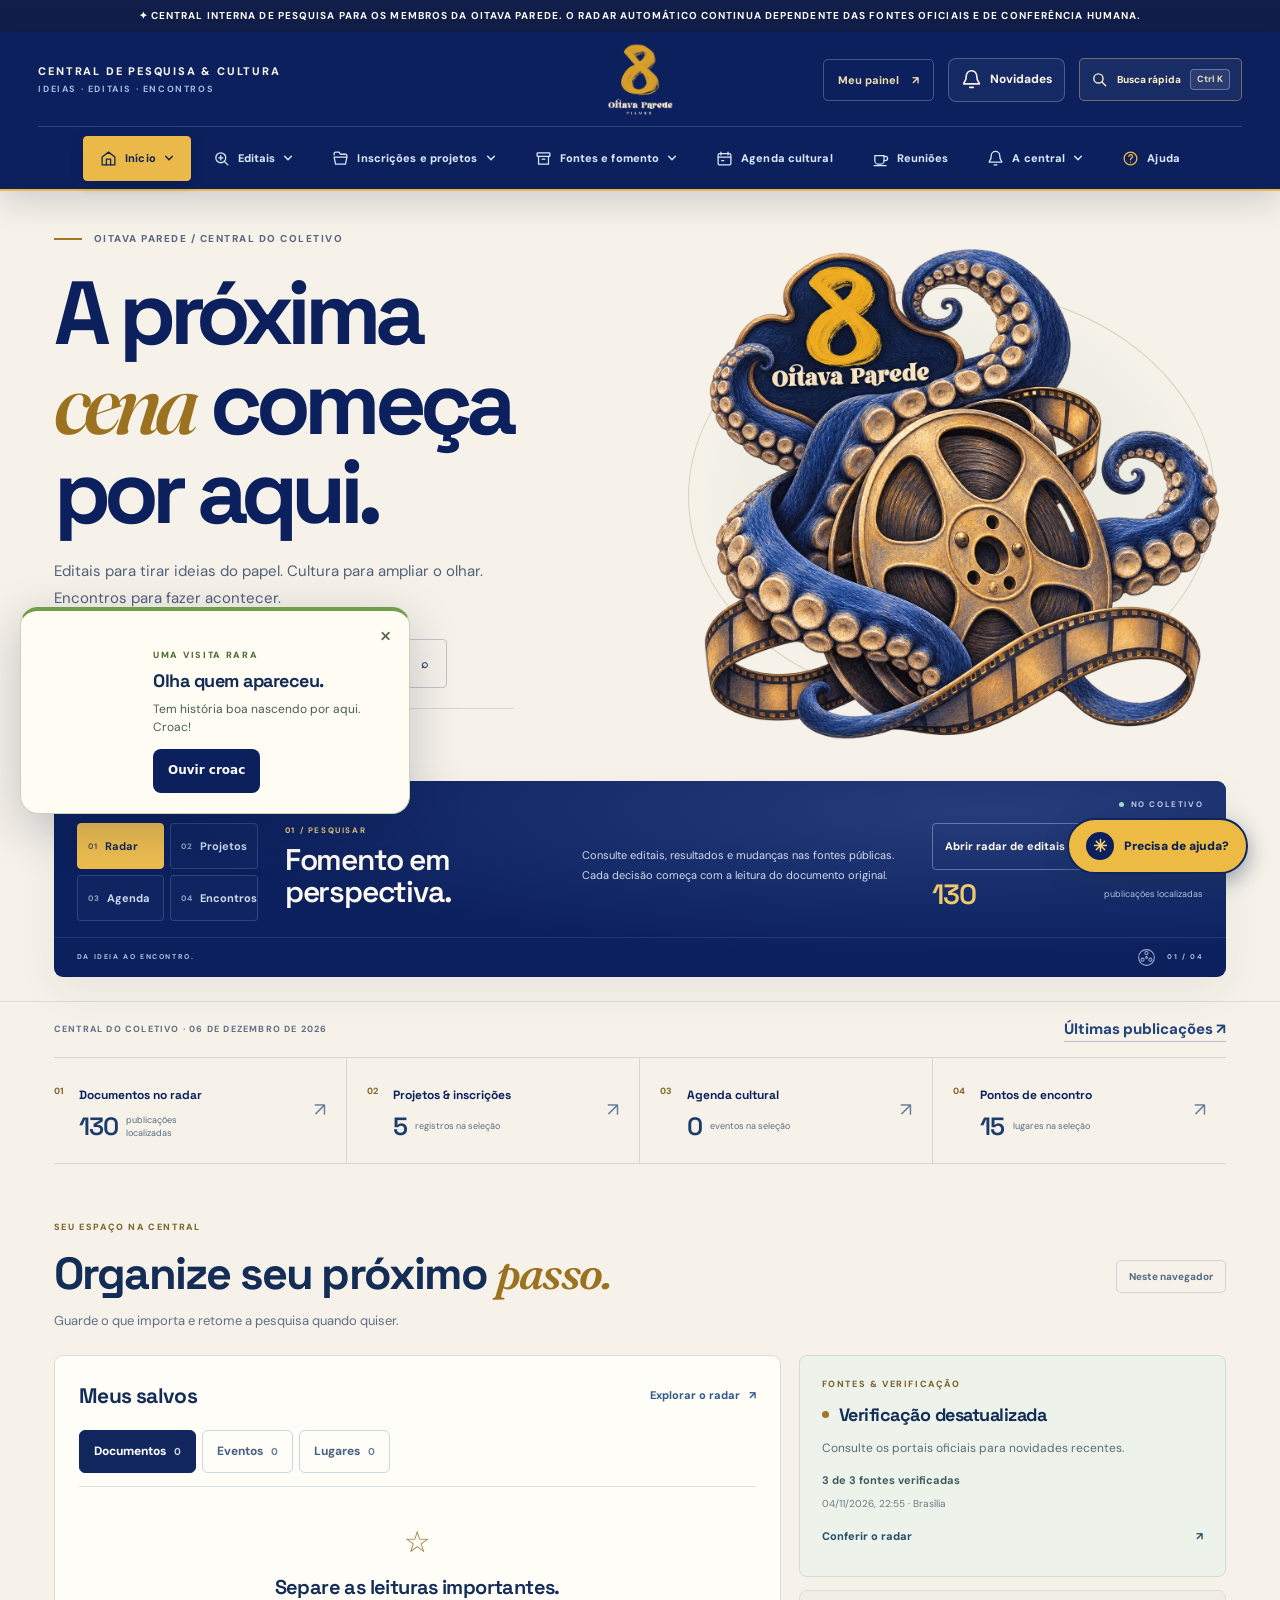
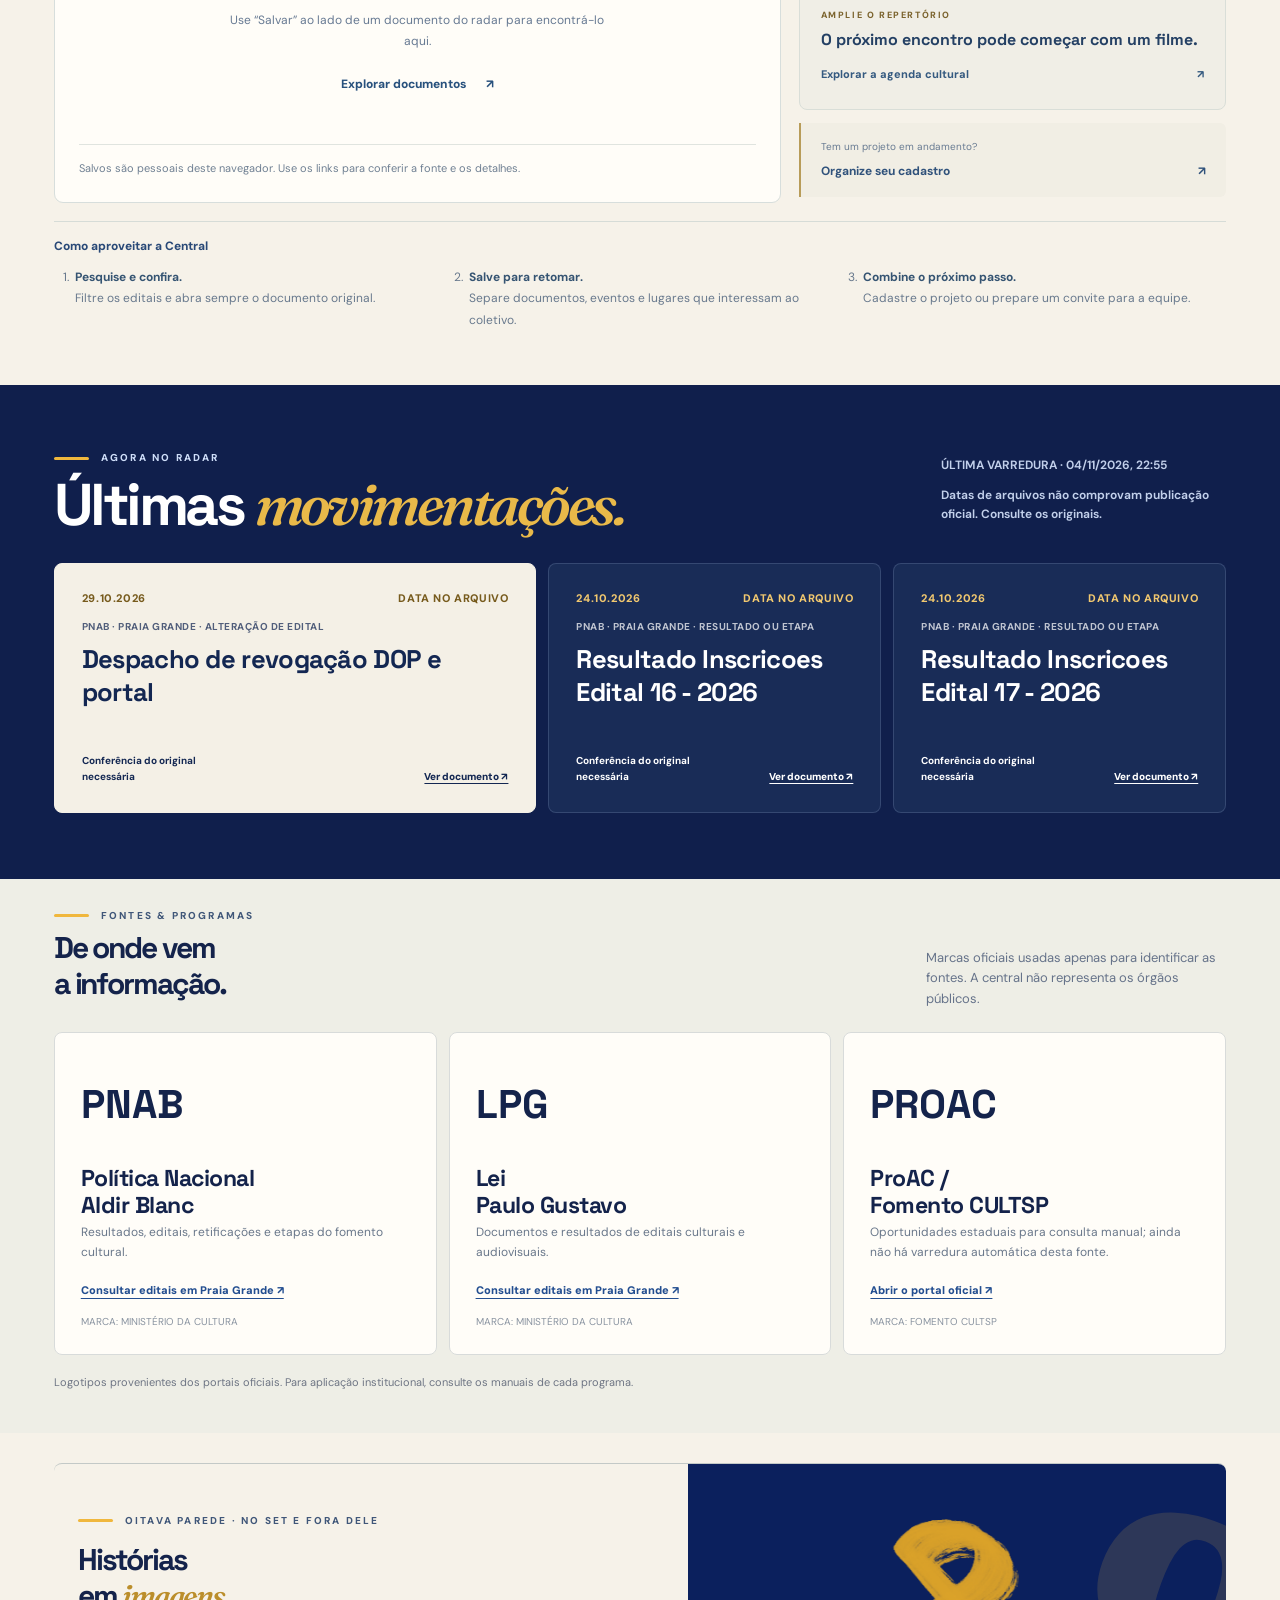
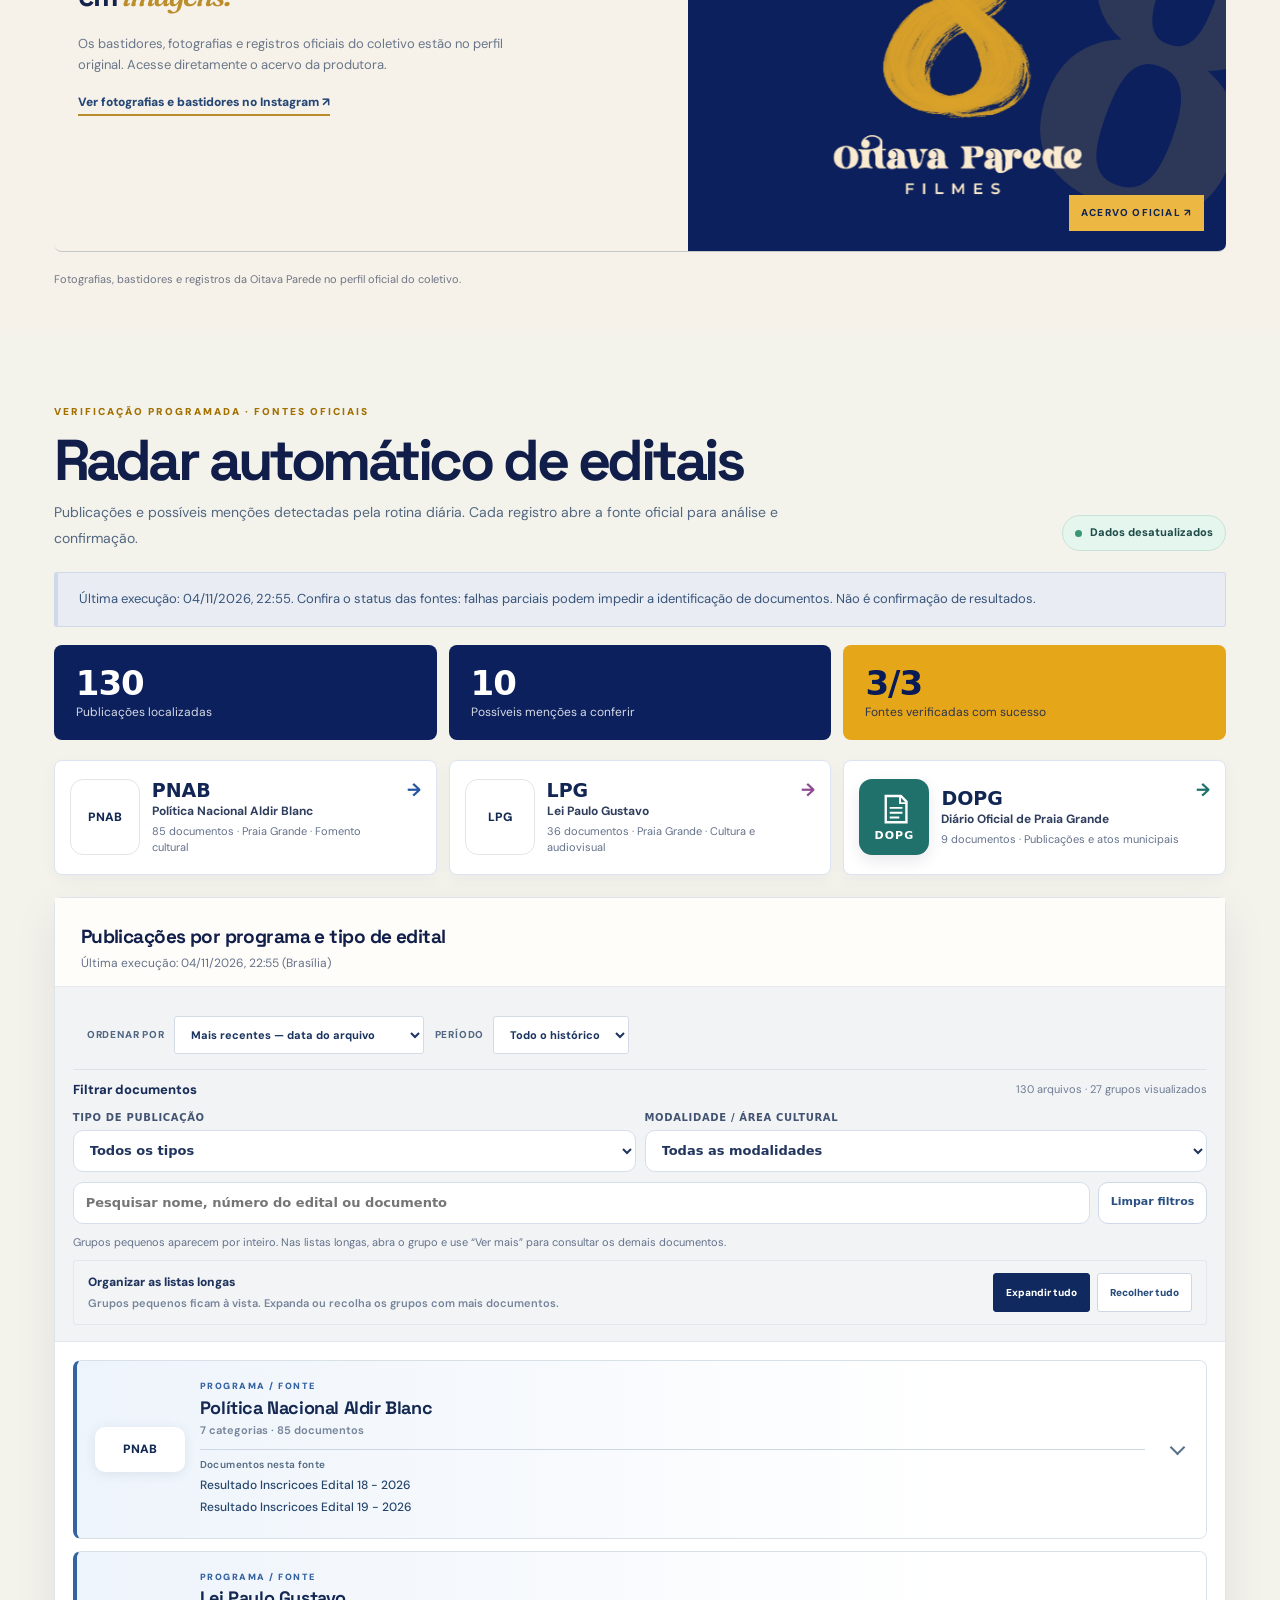
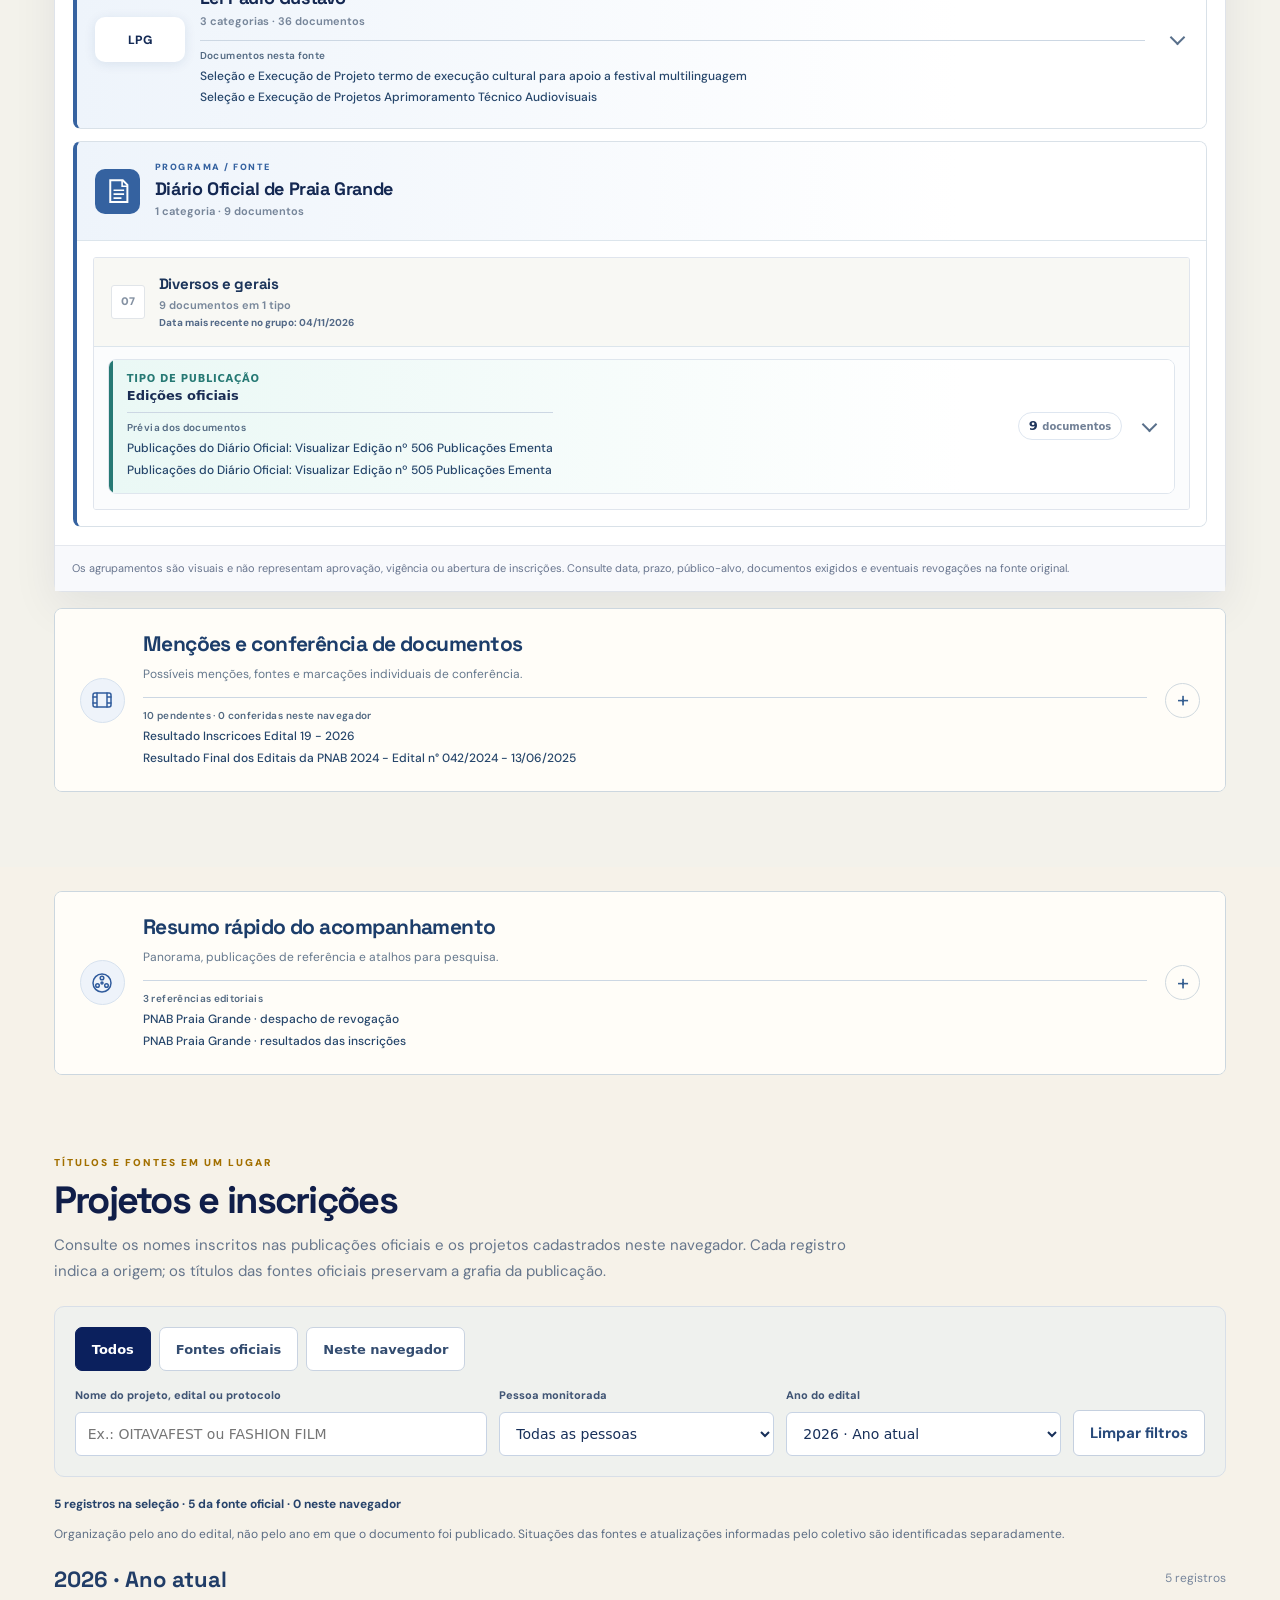
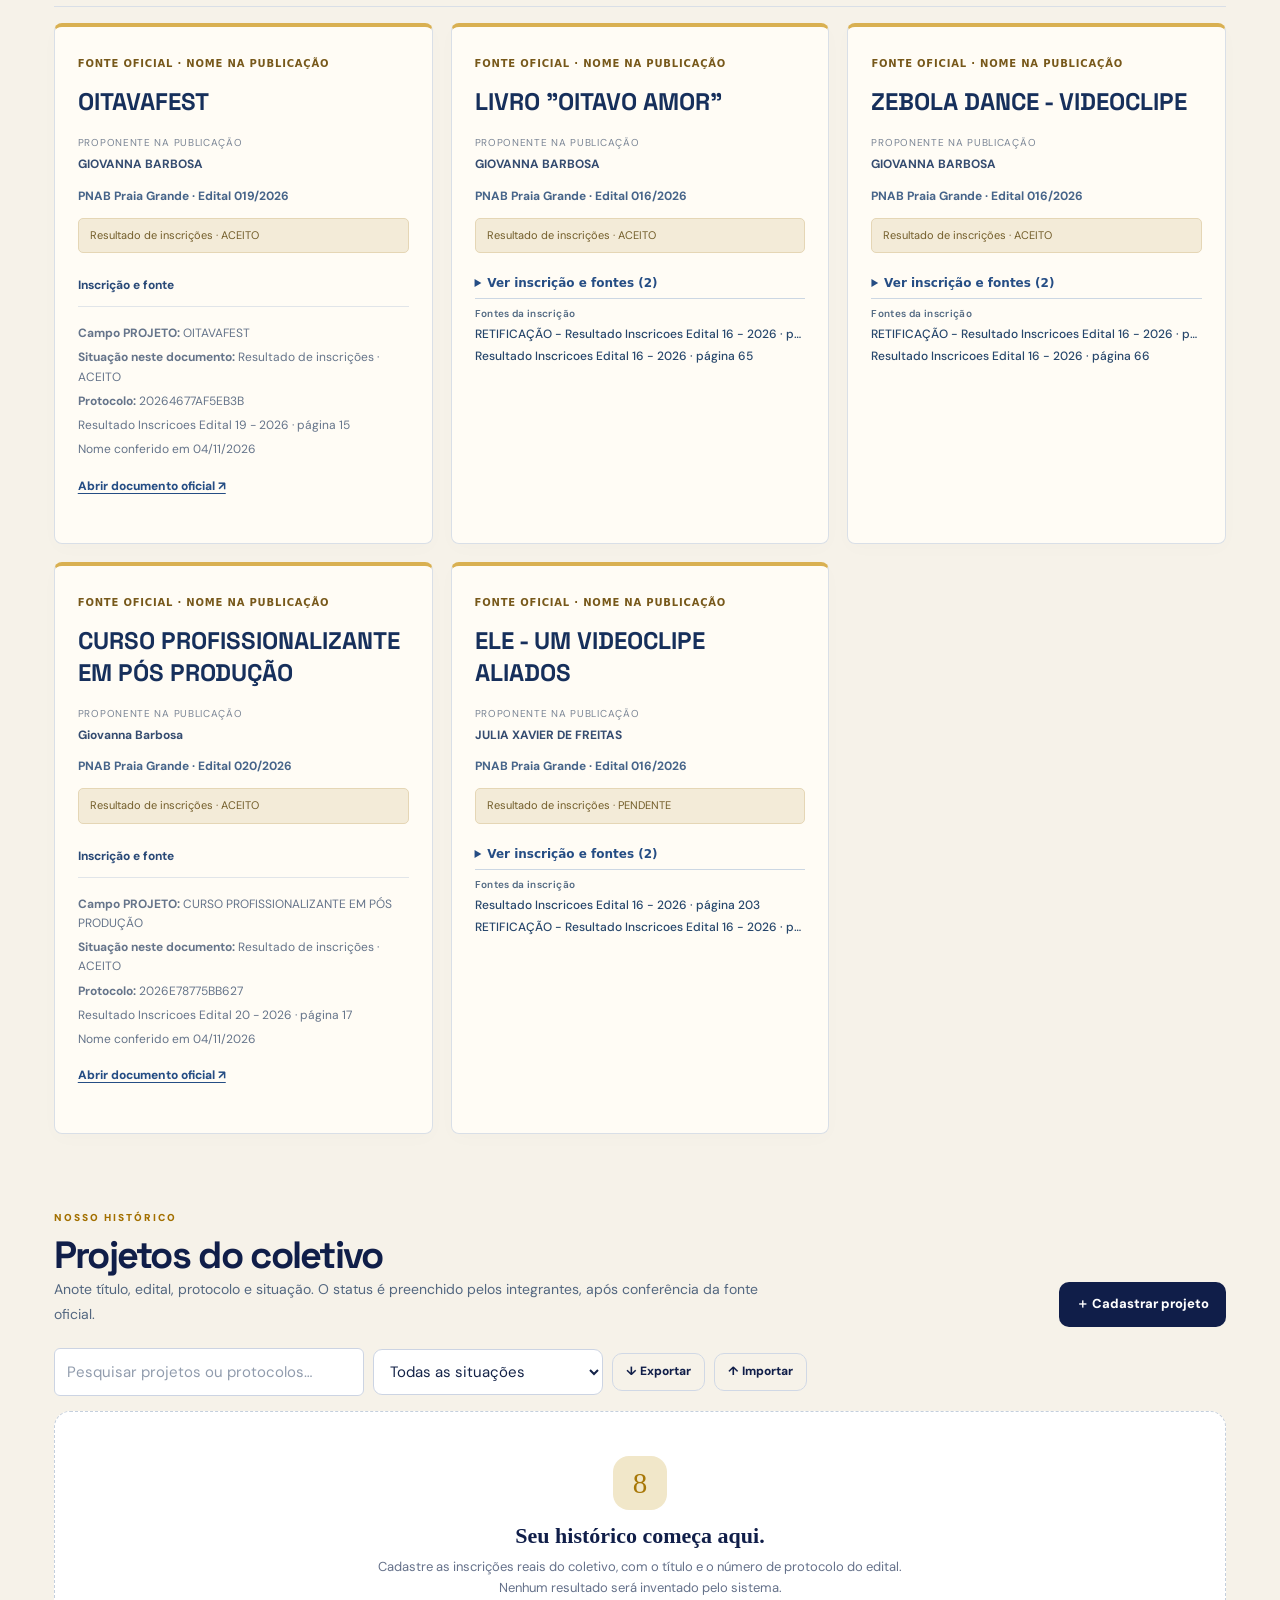
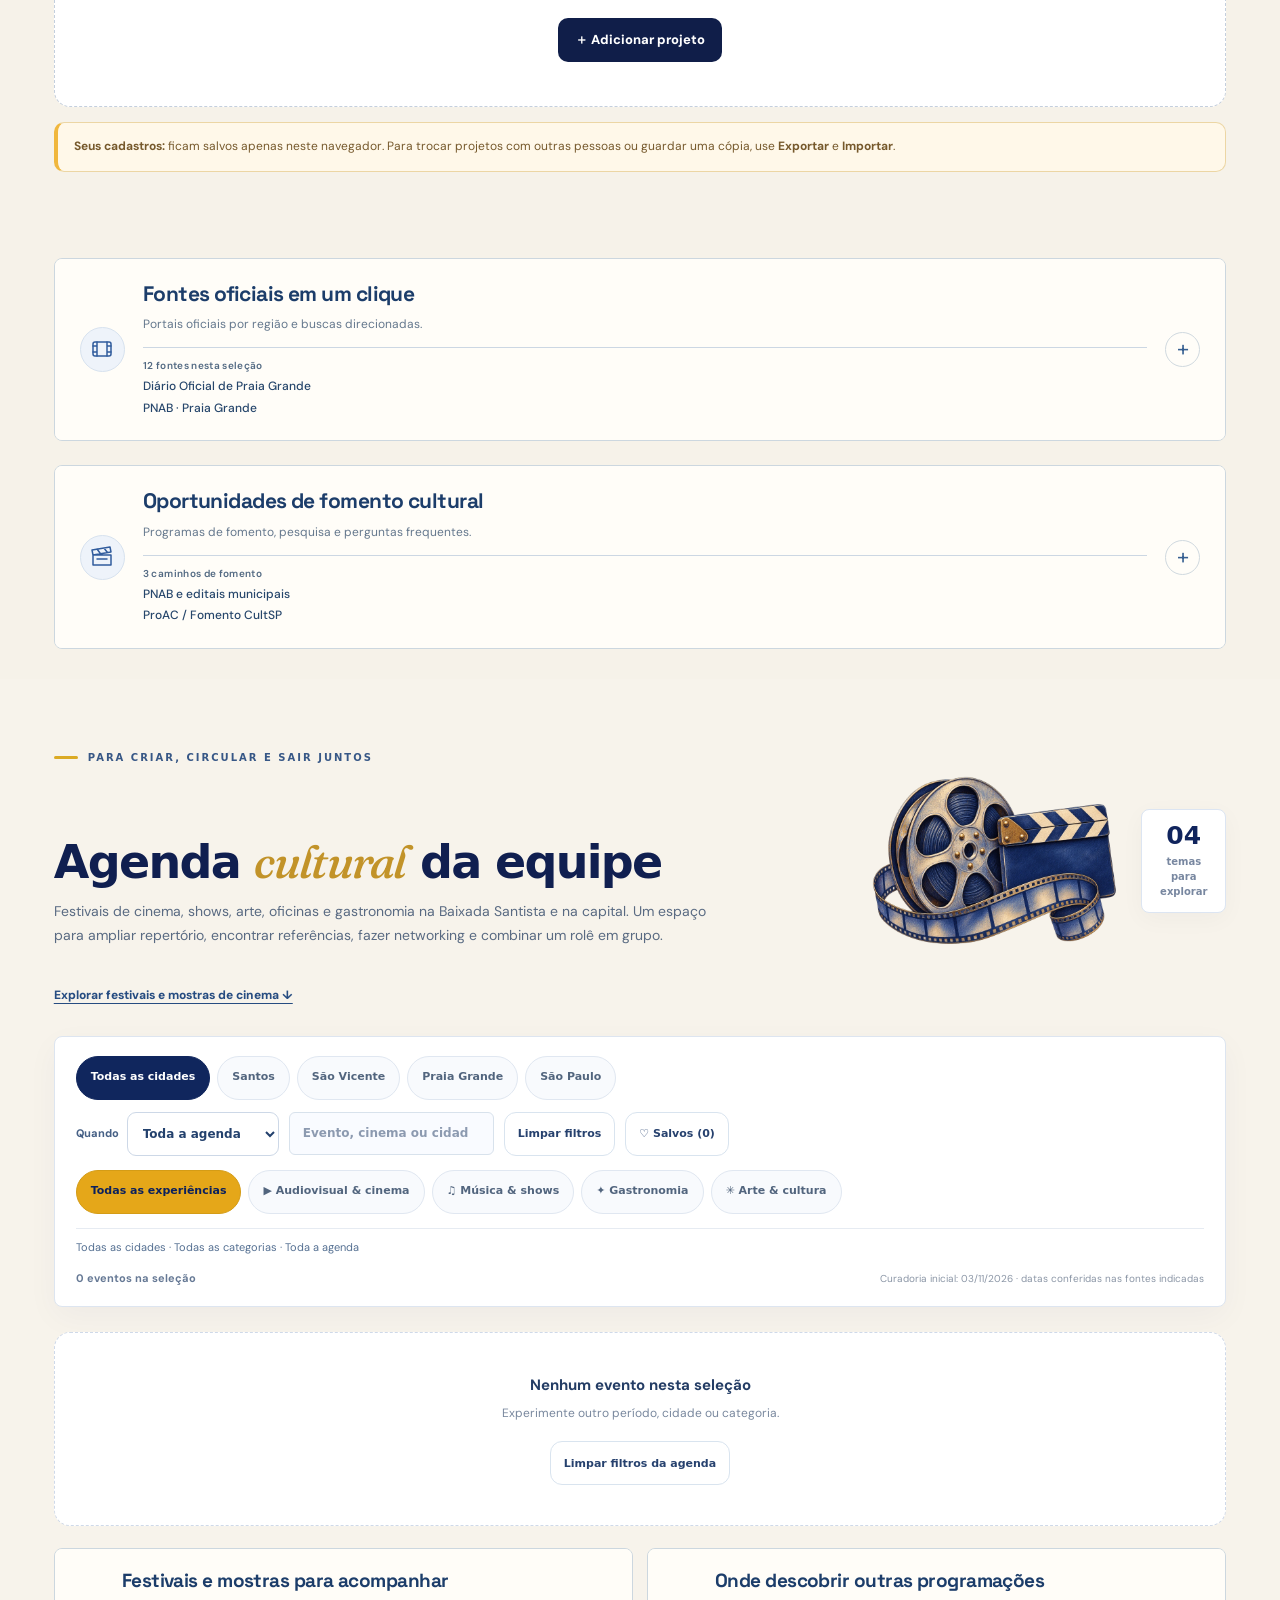
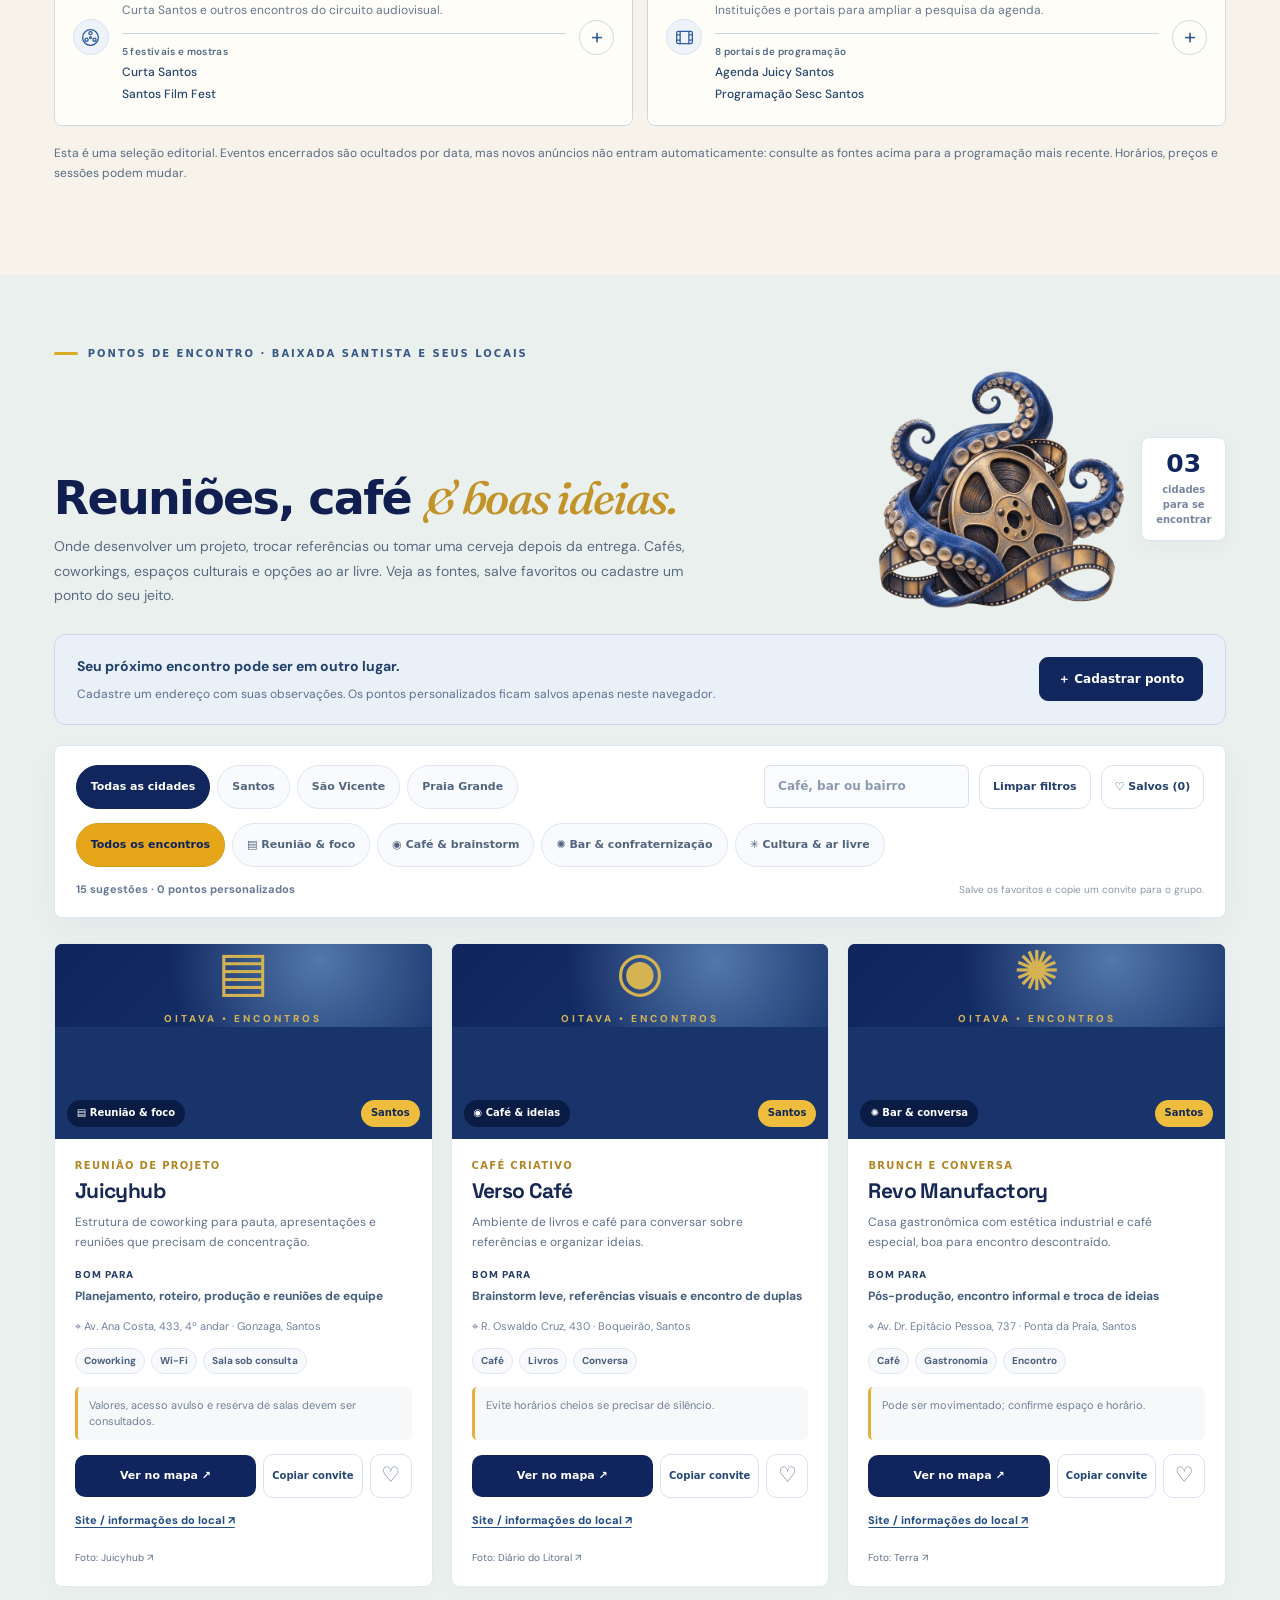
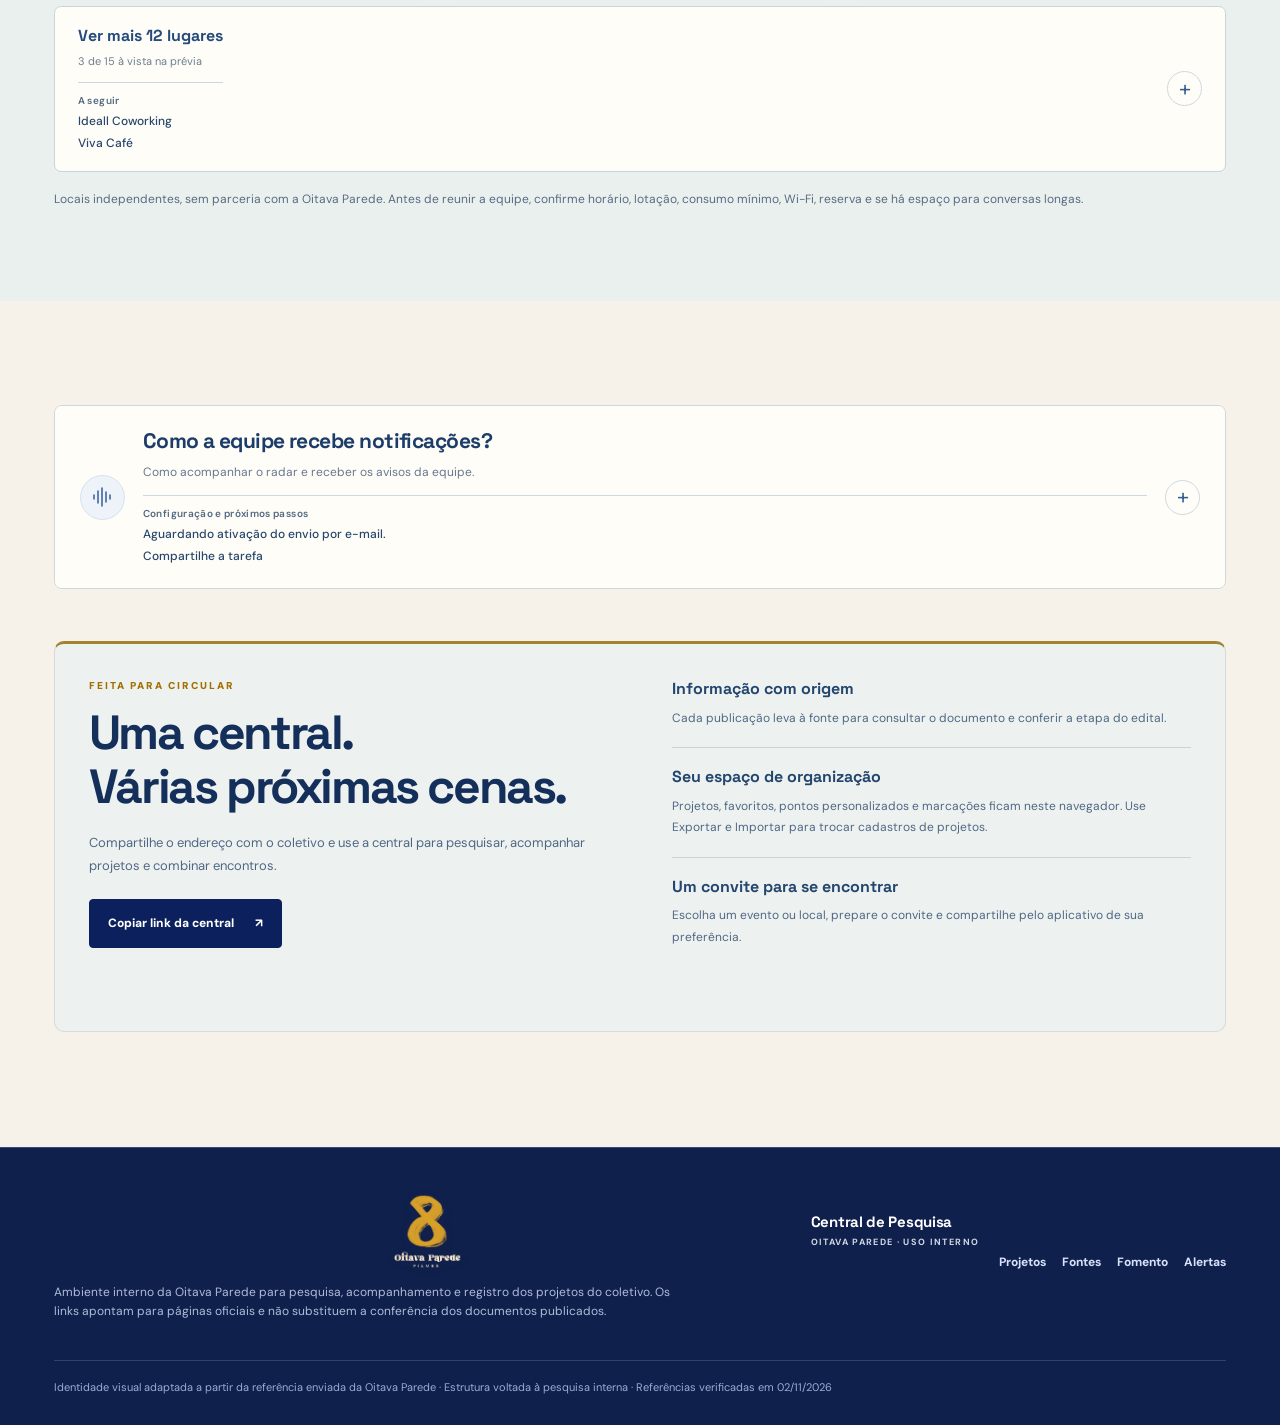
==== docs/index.html @ 96b990cb "Exibir sapinho com 20% de chance em cada entrada, sem intervalo entre visitas" ====
<!doctype html>
<html lang="pt-BR">
<head>
<meta charset="UTF-8"/>
<meta name="viewport" content="width=device-width, initial-scale=1, viewport-fit=cover, interactive-widget=resizes-content"/>
<meta name="color-scheme" content="light"/>
<meta name="theme-color" content="#081b56"/>
<link rel="icon" type="image/png" href="./assets/oitava-logo-original.png"/>
<link rel="preload" as="image" href="./assets/oitava-logo-original.png"/>
<link rel="preconnect" href="https://fonts.googleapis.com"/>
<link rel="preconnect" href="https://fonts.gstatic.com" crossorigin/>
<link rel="stylesheet" href="https://fonts.googleapis.com/css2?family=DM+Sans:wght@400;500;600;700;800&amp;family=Fraunces:ital,opsz,wght,SOFT,WONK@0,9..144,600,0,0;1,9..144,550,0,0&amp;family=Space+Grotesk:wght@400;500;600;700&amp;display=swap"/>
<meta name="description" content="Central interna da Oitava Parede: pesquisa de editais, agenda cultural da Baixada Santista e São Paulo, reuniões e pontos de encontro da equipe."/>
<meta property="og:type" content="website"/>
<meta property="og:title" content="Oitava Parede — Central de Pesquisa e Cultura"/>
<meta property="og:description" content="Editais, projetos, agenda cultural e encontros do coletivo, em uma só central."/>
<meta property="og:url" content="https://danfm210.github.io/oitava-parede-radar/"/>
<meta property="og:image" content="https://danfm210.github.io/oitava-parede-radar/assets/oitava-logo-original.png"/>
<meta property="og:image:alt" content="Marca original da Oitava Parede Filmes"/>
<meta name="twitter:card" content="summary"/>
<title>Oitava Parede — Central de Pesquisa e Cultura</title>
<style>
:root{--navy:#0b205d;--navy-deep:#061444;--navy-mid:#16337d;--ink:#142348;--gold:#e5a719;--gold-light:#ffd66c;--paper:#f6f4ed;--cream:#fffdf8;--blue-tint:#e9eef7;--muted:#65718a;--line:#dfe3ea;--shadow:0 15px 45px rgba(13,31,78,.075);--radius:18px}
*{box-sizing:border-box}html{scroll-behavior:smooth;scroll-padding-top:94px}body{margin:0;background:var(--paper);color:var(--ink);font:15px/1.6 -apple-system,BlinkMacSystemFont,"Segoe UI",Arial,sans-serif}button,input,select,textarea{font:inherit}button{cursor:pointer}a{color:inherit;text-decoration:none}a:hover{text-decoration:none}button:focus-visible,a:focus-visible,input:focus-visible,textarea:focus-visible,select:focus-visible{outline:3px solid var(--gold);outline-offset:3px}::selection{background:var(--gold-light);color:var(--navy-deep)}
.wrap{max-width:1190px;margin:auto;padding:0 30px}.noticebar{background:#e9ac22;color:var(--navy-deep);font-size:12px;font-weight:750}.noticebar .wrap{display:flex;justify-content:center;align-items:center;gap:8px;padding-top:8px;padding-bottom:8px;text-align:center}.noticebar svg{flex-shrink:0}
.site-head{background:var(--navy-deep);color:#fff;position:sticky;top:0;z-index:30;box-shadow:0 8px 26px rgba(4,19,62,.12)}.head-inner{height:78px;display:flex;align-items:center;justify-content:space-between;gap:26px}.brand{display:flex;align-items:center;gap:12px;min-width:208px}.brand-mark{width:43px;height:43px;background:var(--gold);color:var(--navy-deep);display:grid;place-items:center;border-radius:11px 11px 17px 11px;font-size:31px;font-weight:950;font-family:Georgia,serif;font-style:italic;transform:rotate(-6deg);line-height:1}.brand-name{font:700 19px/1.05 Georgia,serif;letter-spacing:.1px}.brand-sub{display:block;color:#d6dff9;font-size:9px;font-weight:750;letter-spacing:2.5px;margin-top:5px;text-transform:uppercase}.nav{display:flex;gap:21px;align-items:center}.nav a{font-size:12px;font-weight:700;color:#e6eaf6;transition:color .2s}.nav a:hover{color:var(--gold-light)}.head-action{background:var(--gold);color:var(--navy-deep);font-size:12px;font-weight:850;padding:10px 15px;border-radius:10px;white-space:nowrap}.hamburger{display:none;border:1px solid #50649b;color:white;background:transparent;border-radius:9px;padding:8px 10px;font-size:22px;line-height:1}
.hero{background:radial-gradient(850px 460px at 100% 0%,#1b387a 0%,#0d2465 46%,transparent 76%),linear-gradient(124deg,#07194e 0%,#122966 65%,#14265b 100%);color:#fff;position:relative;overflow:hidden}.hero:after{content:"8";font:italic 900 450px/.9 Georgia,serif;color:#fff;opacity:.025;position:absolute;left:-60px;bottom:-175px;pointer-events:none}.hero-main{display:grid;grid-template-columns:1.1fr .82fr;gap:42px;align-items:center;padding-top:63px;padding-bottom:76px;position:relative;z-index:2}.eyebrow{font-size:11px;font-weight:900;letter-spacing:2.2px;text-transform:uppercase;color:var(--gold)}.hero h1{font:700 clamp(41px,5vw,70px)/1.09 Georgia,"Times New Roman",serif;letter-spacing:-1.9px;max-width:680px;margin:17px 0 21px}.hero h1 span{color:var(--gold-light);font-style:italic}.hero p{max-width:575px;color:#ccd6f5;font-size:16px;line-height:1.85;margin:0 0 28px}.hero-actions{display:flex;flex-wrap:wrap;gap:12px}.button{border:0;border-radius:10px;padding:12px 17px;min-height:43px;display:inline-flex;gap:9px;align-items:center;justify-content:center;font-size:13px;font-weight:800;transition:transform .15s,background .15s;white-space:nowrap}.button:hover{transform:translateY(-2px)}.button.gold{background:var(--gold);color:var(--navy-deep)}.button.secondary{background:#ffffff12;color:white;border:1px solid #ffffff50}.button.blue{background:var(--navy);color:#fff}.button.light{background:#eef2f8;color:var(--navy)}.button.outline{background:transparent;border:1px solid #d0d8e5;color:var(--navy)}.button.small{font-size:12px;padding:8px 13px;min-height:34px}.hero-photo{position:relative}.photo-frame{padding:8px;background:linear-gradient(135deg,#e7ab24,#465c94 55%,#d9a321);transform:rotate(2deg);border-radius:18px;box-shadow:0 22px 72px rgba(0,3,25,.33)}.photo-frame img{width:100%;height:auto;display:block;border-radius:12px;object-fit:cover}.image-tag{position:absolute;bottom:-17px;left:-22px;background:#fff;color:var(--navy);padding:10px 14px;border-radius:7px;transform:rotate(-5deg);font-size:10px;font-weight:900;letter-spacing:2px;box-shadow:0 10px 26px #001c4c55}.hero-wave{height:22px;background:var(--gold);clip-path:polygon(0 70%,25% 0,59% 55%,100% 0,100% 100%,0 100%);margin-top:-20px;position:relative;z-index:3}
#visao{padding-top:52px}.heading-bar{display:flex;justify-content:space-between;align-items:end;gap:20px;margin-bottom:22px}.section-eyebrow{color:#a37000;letter-spacing:2px;text-transform:uppercase;font-weight:900;font-size:10px}.section-title{font:700 clamp(27px,3vw,38px)/1.22 Georgia,serif;color:var(--navy);margin:8px 0}.section-desc{font-size:14px;max-width:650px;color:var(--muted);margin:0}.title-side{max-width:250px;color:#6c7991;font-size:12px;text-align:right}
.metrics{display:grid;grid-template-columns:repeat(3,1fr);gap:15px;margin:24px 0 29px}.metric{background:var(--cream);border:1px solid var(--line);border-radius:16px;box-shadow:var(--shadow);padding:24px 26px;position:relative;overflow:hidden;min-height:152px}.metric:before{content:"";width:5px;position:absolute;left:0;top:0;bottom:0;background:var(--gold)}.metric:nth-child(2):before{background:var(--navy-mid)}.metric:nth-child(3):before{background:#aab7cf}.metric .number{font:700 37px/1.15 Georgia,serif;color:var(--navy)}.metric strong{display:block;font-size:13px;margin:8px 0 3px}.metric small{font-size:11px;color:var(--muted)}.foot-note{font-size:12px;color:#6d7891;display:flex;gap:8px;align-items:center}
.content-grid{display:grid;grid-template-columns:minmax(0,1.4fr) minmax(0,.79fr);gap:22px;margin-top:28px}.panel{border-radius:var(--radius);background:#fff;border:1px solid var(--line);box-shadow:var(--shadow);overflow:hidden}.panel-head{padding:23px 26px 14px;border-bottom:1px solid #e6e9ee}.panel-head h3{font:700 23px/1.25 Georgia,serif;color:var(--navy);margin:4px 0 5px}.panel-head p{font-size:12px;color:var(--muted);margin:0}.panel-inner{padding:9px 26px 22px}.activity{padding:19px 0;border-bottom:1px solid #edf0f4;display:grid;grid-template-columns:102px 1fr;gap:14px}.activity:last-child{border:0}.date-tag{background:#f5f1e4;color:#77551e;border-radius:8px;padding:8px 9px;height:max-content;text-align:center;font-weight:800;font-size:11px}.date-tag.blue{color:#1e3e80;background:#e8eef9}.activity h4{font-size:15px;margin:0 0 5px;color:var(--navy);line-height:1.45}.activity p{font-size:12px;color:var(--muted);margin:0 0 9px}.inline-link{font-size:12px;color:#294d98;font-weight:850;text-decoration:underline;text-underline-offset:3px}.guide-note{background:#f9f4e8;border:1px solid #f0e5ca;border-radius:12px;padding:13px 15px;font-size:12px;color:#70562f;line-height:1.6}.sidelist{padding:8px 25px 22px}.sidelist a{display:flex;gap:12px;padding:15px 0;border-bottom:1px solid #eef0f4;align-items:center}.sidelist a:last-child{border:0}.sidelist .ico{width:34px;height:34px;border-radius:10px;background:#eaf0f9;color:var(--navy);display:grid;place-items:center;flex:0 0 34px;font-size:16px}.sidelist strong{display:block;color:var(--navy);font-size:13px}.sidelist small{display:block;font-size:11px;color:var(--muted)}.sidelist .arr{margin-left:auto;color:#b18b35;font-size:18px}
.section{padding-top:76px}.section.alternate{padding-bottom:66px}.section.lightband{background:#e8edf5;margin-top:74px;padding:63px 0}.section-headline{display:flex;align-items:end;justify-content:space-between;gap:18px;margin-bottom:21px}.section-headline .section-title{margin-bottom:0}.tool-row{display:flex;gap:9px;flex-wrap:wrap;align-items:center}.input,.select,.textarea{border:1px solid #ccd4e3;background:#fff;padding:11px 12px;min-height:43px;border-radius:9px;color:var(--ink);width:100%}.input::placeholder{color:#919cad}.search-input{width:min(310px,100%)}.pill{display:inline-flex;align-items:center;border-radius:30px;padding:5px 10px;background:#e9eff8;color:#2a4e8b;font-weight:850;font-size:10px;letter-spacing:.3px}.pill.gold{background:#fff0ca;color:#916100}.pill.grey{background:#eef0f3;color:#6b7182}.pill.green{background:#e4f4ec;color:#28664e}.pill.red{background:#fae7e7;color:#9b3c40}.pill.warn{background:#ffefd6;color:#965b1b}
.project-list{display:grid;gap:12px}.project-empty{background:white;border:1px dashed #c4cfdd;text-align:center;border-radius:16px;padding:44px 22px;color:var(--muted)}.empty-icon{width:54px;height:54px;border-radius:16px;background:#f1e7c9;color:#a87808;display:grid;place-items:center;font-size:29px;font-family:Georgia,serif;margin:0 auto 13px}.project-empty h3{font:700 22px Georgia,serif;color:var(--navy);margin:0 0 8px}.project-empty p{max-width:540px;margin:0 auto 19px;font-size:13px}.project-card{border:1px solid #e1e5ed;background:white;border-radius:14px;padding:19px 21px;display:grid;grid-template-columns:1fr auto;gap:12px}.project-card h3{font:700 19px/1.3 Georgia,serif;margin:0 0 4px;color:var(--navy)}.project-meta{font-size:11px;color:#68758b;margin-bottom:9px}.project-note{font-size:12px;color:#5d6b84;margin:7px 0;white-space:pre-wrap;overflow-wrap:anywhere}.project-actions{display:flex;gap:7px;flex-wrap:wrap;align-items:start;justify-content:end}.info-strip{margin-top:15px;background:#fff8e9;border:1px solid #ecd6a4;border-left:4px solid var(--gold);border-radius:10px;padding:14px 16px;color:#76592c;font-size:12px}
.sources-grid{display:grid;grid-template-columns:repeat(3,1fr);gap:14px}.source-card{background:#fff;border-radius:14px;border:1px solid var(--line);padding:21px 21px 18px;display:flex;flex-direction:column;box-shadow:0 7px 25px #162c5308;min-height:205px}.source-top{display:flex;align-items:center;justify-content:space-between;gap:10px}.source-card h3{font:700 17px/1.3 Georgia,serif;color:var(--navy);margin:17px 0 7px}.source-card p{font-size:12px;color:var(--muted);margin:0 0 19px;flex:1}.source-actions{display:flex;gap:8px;flex-wrap:wrap}.source-link{background:#e9eef8;color:#1a3570;border-radius:7px;padding:8px 10px;font-size:11px;font-weight:850}.search-link{background:#fff3d3;color:#8a610b;border-radius:7px;padding:8px 10px;font-size:11px;font-weight:850}.source-card .numbering{font-size:11px;color:#9babc3;font-weight:900}
.how-grid{display:grid;grid-template-columns:repeat(3,1fr);gap:15px;margin-top:22px}.step-card{background:#fff;border:1px solid #d4dde9;border-radius:15px;padding:24px}.step-num{color:#d69a19;font:italic 700 38px Georgia,serif}.step-card h3{font:700 18px Georgia,serif;color:var(--navy);margin:8px 0}.step-card p{font-size:13px;color:var(--muted);margin:0}.callout{background:linear-gradient(110deg,#0a205c,#112e73);border-radius:19px;color:#fff;display:grid;grid-template-columns:1fr auto;align-items:center;gap:25px;padding:32px;margin-top:26px}.callout h3{font:700 24px Georgia,serif;margin:0 0 8px}.callout p{font-size:13px;color:#d5def6;max-width:750px;margin:0}.callout .button{color:var(--navy-deep)}
.benefits{display:grid;grid-template-columns:repeat(3,1fr);gap:15px}.benefit{padding:24px;background:#fff;border:1px solid var(--line);border-radius:15px}.benefit .mark{font:italic 700 32px Georgia,serif;color:#c68b10}.benefit h3{font:700 17px Georgia,serif;color:var(--navy);margin:8px 0}.benefit p{font-size:12px;color:var(--muted);margin:0}.searchbox{border:1px solid #e0e5ec;background:#fff;border-radius:17px;padding:27px;display:grid;grid-template-columns:1fr 1fr;gap:14px 18px;align-items:end;margin-top:22px}.searchbox .full{grid-column:1/-1}.field-label{display:block;font-size:11px;font-weight:850;color:var(--navy);margin-bottom:7px}.search-result{padding:17px;border-radius:10px;background:#f0f3f9;display:flex;justify-content:space-between;align-items:center;gap:10px}.search-result code{font-size:11px;overflow-wrap:anywhere;color:#384c74}.faq{margin-top:32px;display:grid;grid-template-columns:1fr 1fr;gap:15px}.faq details{border:1px solid var(--line);background:#fff;border-radius:12px;padding:15px 18px;height:max-content}.faq summary{font-size:13px;font-weight:850;color:var(--navy);cursor:pointer}.faq p{font-size:12px;color:var(--muted)}
.site-footer{margin-top:75px;background:#061444;color:#d8e0fa;padding:44px 0 29px}.footer-grid{display:grid;grid-template-columns:1fr auto;gap:20px;align-items:center}.site-footer p{font-size:12px;color:#afbcd9;max-width:760px}.footer-links{display:flex;gap:16px;flex-wrap:wrap;font-size:12px;font-weight:750}.legal{border-top:1px solid #ffffff26;font-size:11px;color:#9badd2;margin-top:26px;padding-top:18px}
.modal-back{position:fixed;inset:0;background:#07112bbd;z-index:70;display:none;align-items:center;justify-content:center;padding:20px;overflow:auto}.modal-back.open{display:flex}.modal{background:#fff;border-radius:19px;width:min(650px,100%);max-height:92vh;overflow:auto;box-shadow:0 34px 90px #0006}.modal-header{background:var(--navy);color:#fff;display:flex;justify-content:space-between;align-items:center;padding:19px 23px}.modal-header h3{font:700 23px Georgia,serif;margin:0}.modal-close{border:1px solid #52659e;background:transparent;color:#fff;border-radius:8px;font-size:20px;width:34px;height:34px}.modal form{padding:23px}.form-grid{display:grid;grid-template-columns:1fr 1fr;gap:15px}.form-grid label{font-size:11px;font-weight:850;color:#253c72;display:block}.form-grid input,.form-grid select,.form-grid textarea{margin-top:6px}.form-grid .full{grid-column:1/-1}.modal-actions{display:flex;justify-content:end;gap:9px;margin-top:20px}.toast{position:fixed;bottom:24px;right:24px;max-width:390px;background:var(--navy);color:#fff;padding:14px 17px;border-radius:11px;box-shadow:0 14px 45px #0c1e4950;z-index:90;display:none;font-size:12px;font-weight:750}.toast.show{display:block}.sr-only{position:absolute;width:1px;height:1px;padding:0;margin:-1px;overflow:hidden;clip:rect(0,0,0,0);white-space:nowrap;border:0}
@media(max-width:1040px){.nav{gap:11px}.nav a{font-size:11px}.hero-main{grid-template-columns:1fr .76fr;gap:27px}.hero h1{font-size:50px}.sources-grid{grid-template-columns:repeat(2,1fr)}}
@media(max-width:800px){.wrap{padding-left:20px;padding-right:20px}.hamburger{display:block}.nav{position:absolute;top:78px;left:0;right:0;background:var(--navy-deep);padding:12px 20px 20px;display:none;flex-direction:column;align-items:stretch;gap:0;box-shadow:0 20px 25px #0005}.nav.open{display:flex}.nav a{padding:12px;font-size:13px}.head-action{margin-left:auto}.hero-main{grid-template-columns:1fr;padding-top:40px;padding-bottom:54px}.hero h1{max-width:650px}.hero-photo{max-width:560px;margin:auto}.content-grid,.searchbox{grid-template-columns:1fr}.metrics{grid-template-columns:repeat(3,1fr)}.how-grid,.benefits{grid-template-columns:1fr}.callout{grid-template-columns:1fr}.title-side{display:none}}
@media(max-width:600px){.wrap{padding:0 17px}.noticebar .wrap{padding:8px 17px}.head-inner{height:70px}.nav{top:70px}.brand{min-width:0}.brand-mark{width:36px;height:36px;font-size:25px}.brand-name{font-size:16px}.brand-sub{font-size:8px;letter-spacing:1.4px}.head-action{display:none}.hero-main{padding-top:36px}.hero h1{font-size:41px}.hero p{font-size:13px}.image-tag{left:0}.metrics{grid-template-columns:1fr;gap:10px}.metric{min-height:auto;padding:18px 21px}.metric .number{font-size:31px}.section{padding-top:52px}.section-headline,.heading-bar{display:block}.section-headline .button{margin-top:15px}.sources-grid{grid-template-columns:1fr}.activity{grid-template-columns:1fr;gap:9px}.date-tag{width:max-content}.panel-head,.panel-inner{padding-left:19px;padding-right:19px}.sidelist{padding-left:19px;padding-right:19px}.tool-row{margin-top:14px}.search-input{width:100%}.project-card{grid-template-columns:1fr}.project-actions{justify-content:start}.faq{grid-template-columns:1fr}.search-result{flex-direction:column;align-items:stretch}.footer-grid{grid-template-columns:1fr}.form-grid{grid-template-columns:1fr}.form-grid .full{grid-column:1}.modal-actions{flex-wrap:wrap}.modal-actions button{flex:1}.site-footer{margin-top:48px}.hero-wave{height:15px}}

/* Radar automático: informações carregadas somente do JSON gerado pela automação. */
.monitor-wrap{padding-top:65px}.monitor-header{display:flex;justify-content:space-between;gap:16px;align-items:end;margin-bottom:21px}.live-indicator{display:inline-flex;gap:8px;align-items:center;font-weight:800;font-size:11px;color:#1f4b48;border:1px solid #c7e2d8;background:#e5f6ef;padding:8px 12px;border-radius:100px}.live-indicator:before{content:'';width:7px;height:7px;border-radius:50%;background:#3b9675}.monitor-info{background:#fff;border:1px solid #e1e5ed;border-left:4px solid #e5a719;border-radius:12px;padding:16px 21px;font-size:13px;color:#566581;margin:0 0 18px}.monitor-numbers{display:grid;grid-template-columns:repeat(3,1fr);gap:12px;margin-bottom:20px}.monitor-stat{background:#0b205d;color:white;padding:18px 22px;border-radius:13px}.monitor-stat strong{display:block;font:700 34px Georgia,serif}.monitor-stat span{display:block;font-size:12px;opacity:.83}.monitor-stat.gold-stat{background:#e5a719;color:#081b56}.monitor-columns{display:grid;grid-template-columns:1.4fr 1fr;gap:18px}.monitor-list{display:grid;gap:9px;padding:16px}.monitor-item{padding:15px 16px;border:1px solid #e3e8f1;border-radius:11px;background:white;display:grid;grid-template-columns:1fr auto;gap:10px}.monitor-item strong{display:block;color:#10275f;font-size:13px;line-height:1.5;margin-top:5px}.monitor-item small{font-size:11px;color:#68758f}.monitor-item a{color:#16448b;font-weight:800;font-size:11px;white-space:nowrap;align-self:center}.monitor-status-list{list-style:none;padding:16px;margin:0}.monitor-status-list li{padding:13px 0;border-bottom:1px solid #e8ecf3;font-size:12px}.monitor-status-list li:last-child{border:0}.monitor-status-list strong{display:block;font-size:13px;color:#0b205d}.monitor-status-list span{color:#63718a}.signal{display:inline-block;border-radius:8px;padding:2px 8px;font-size:10px;font-weight:850;background:#f1f4fa;color:#43608d}.signal.good{background:#e2f3e9;color:#286b4c}.signal.error{background:#f9e4e2;color:#953e3a}.monitor-time{font-size:12px;color:#64748a}.monitor-empty{padding:18px;color:#69778d;font-size:13px}.feed-note{border-top:1px solid #e5e8ee;margin:0;padding:14px 17px;font-size:11px;color:#68758e;background:#f8f9fc}
@media(max-width:850px){.monitor-columns{grid-template-columns:1fr}}@media(max-width:600px){.monitor-wrap{padding-top:43px}.monitor-header{display:block}.live-indicator{margin-top:12px}.monitor-numbers{grid-template-columns:1fr;gap:8px}.monitor-stat strong{font-size:28px}.monitor-item{grid-template-columns:1fr}.monitor-item a{justify-self:start}}

/* Ajustes 2.1 - versão interna de pesquisa */
body{font:16px/1.68 Inter,ui-sans-serif,system-ui,-apple-system,"Segoe UI",Roboto,Arial,sans-serif;color:#182747}
.section-title,.panel-head h3,.hero h1,.metric .number,.monitor-stat strong,.section-head h2{font-family:Inter,ui-sans-serif,system-ui,-apple-system,"Segoe UI",Roboto,Arial,sans-serif;letter-spacing:-.03em}
.brand-mark{display:none!important}
.brand{gap:14px;min-width:0}
.brand-logo{display:block;width:79px;max-width:22vw;height:auto;object-fit:contain;border-radius:0;box-shadow:none;flex-shrink:0}
.brand-copy{display:flex;flex-direction:column;min-width:0}
.brand-name{font:800 18px/1.05 Inter,ui-sans-serif,system-ui,sans-serif;letter-spacing:-.02em;color:#fff}
.brand-sub{display:block;color:#d6def7;font-size:10px;font-weight:700;letter-spacing:1.4px;margin-top:5px;text-transform:uppercase}
.head-action{background:#ffffff12;border:1px solid #ffffff2c;color:#fff}
.head-action:hover{background:#ffffff1d}
.noticebar{background:#e6edf8;color:#0b205d}
.hero{background:linear-gradient(138deg,#071849 0%,#0d2462 60%,#13295f 100%);color:#fff;overflow:hidden}
.hero:after{display:none}
.hero:before{content:"";position:absolute;right:-60px;bottom:-120px;width:360px;height:460px;background:url("./assets/tentaculos-azuis.svg") center/contain no-repeat;opacity:.12;pointer-events:none;filter:brightness(1.5);transform:rotate(-9deg)}
.hero-main{grid-template-columns:minmax(0,1.18fr) minmax(280px,.72fr);gap:28px;align-items:start;padding-top:48px;padding-bottom:56px}
.hero h1{font:800 clamp(31px,4.5vw,52px)/1.14 Inter,ui-sans-serif,system-ui,sans-serif;letter-spacing:-.04em;max-width:760px;margin:14px 0 14px}
.hero h1 span{color:#ffd66c;font-style:normal}
.hero p{max-width:690px;color:#d9e2fb;font-size:15px;line-height:1.82;margin-bottom:22px}
.eyebrow{font-size:11px;font-weight:800;letter-spacing:2px;text-transform:uppercase;color:#d0dcff}
.hero-side{position:relative;z-index:2;display:grid;gap:14px}
.hero-photo{display:none!important}
.hero-card{background:rgba(255,255,255,.09);border:1px solid rgba(255,255,255,.14);backdrop-filter: blur(6px);border-radius:18px;padding:18px 18px 16px;box-shadow:0 18px 48px rgba(1,8,29,.18)}
.hero-card h3{margin:0 0 10px;font:800 16px/1.2 Inter,ui-sans-serif,sans-serif;color:#fff}
.hero-card p{margin:0;color:#dbe4ff;font-size:13px;line-height:1.7}
.hero-list{margin:0;padding:0;list-style:none;display:grid;gap:10px}
.hero-list li{display:grid;grid-template-columns:22px 1fr;gap:10px;align-items:start;color:#ecf2ff;font-size:13px;line-height:1.6}
.hero-list li span{display:grid;place-items:center;width:22px;height:22px;border-radius:999px;background:#e5a719;color:#0b205d;font-weight:900;font-size:11px;margin-top:1px}
.hero-mini{display:grid;grid-template-columns:repeat(2,1fr);gap:10px}
.hero-mini div{background:rgba(255,255,255,.06);border:1px solid rgba(255,255,255,.12);border-radius:14px;padding:14px 14px 12px}
.hero-mini strong{display:block;font-size:22px;line-height:1.1;color:#fff;margin-bottom:5px}
.hero-mini small{display:block;font-size:11px;line-height:1.45;color:#d3ddfa}
.hero-wave{height:10px;background:linear-gradient(90deg,#e5a719 0%,#f0c45d 42%,#e5a719 100%);clip-path:none;margin-top:0}
#visao .section-title{max-width:650px}
.site-footer .brand-logo{width:93px}
.site-footer p{max-width:620px}
.site-footer .brand-sub{color:#c6d4ff}
@media(max-width:800px){.hero-main{grid-template-columns:1fr;padding-top:38px;padding-bottom:45px}.hero-side{order:2}.hero-copy{order:1}}
@media(max-width:600px){body{font-size:15px}.brand-logo{width:60px}.brand-name{font-size:15px}.brand-sub{font-size:9px;letter-spacing:1px}.hero h1{font-size:34px;line-height:1.16}.hero p{font-size:14px;line-height:1.75}.hero-card{padding:15px}.hero-mini{grid-template-columns:1fr 1fr}.hero-mini strong{font-size:19px}}

.head-inner{height:96px}
/* Oitava Parede: tentáculos azuis sutis no corpo do website */
#visao,#projetos,#fontes,#oportunidades,#notificacoes,#publicacao{position:relative;isolation:isolate}
#visao::before,#projetos::before,#fontes::before,#oportunidades::before,#notificacoes::before{
 content:"";display:block;position:absolute;z-index:-1;pointer-events:none;
 background-image:url("./assets/tentaculos-azuis.svg");background-position:center;background-size:contain;background-repeat:no-repeat;
 width:clamp(240px,32vw,485px);height:clamp(360px,46vw,650px);opacity:.085;
}
#visao::before{top:16%;right:-8%;transform:rotate(-16deg)}
#projetos::before{top:13%;left:-8%;transform:scaleX(-1) rotate(18deg);opacity:.073}
#fontes::before{top:2%;right:-2%;transform:rotate(11deg);opacity:.063}
#oportunidades::before{top:4%;right:-10%;transform:rotate(-11deg);opacity:.075}
#notificacoes::before{top:2%;left:-2%;transform:scaleX(-1) rotate(10deg);opacity:.06}
#visao > *,#projetos > *,#oportunidades > *,#fontes > *,#notificacoes > *{position:relative;z-index:1}
#visao,#projetos,#oportunidades{overflow:clip}
#fontes,#notificacoes{overflow:hidden}
@media(max-width:800px){
 #visao::before,#projetos::before,#fontes::before,#oportunidades::before,#notificacoes::before{width:240px;height:325px;opacity:.045;right:-92px;left:auto}
 .head-inner{height:88px}
 .nav{top:88px}
}
@media(max-width:600px){.head-inner{height:78px}.nav{top:78px}.brand-logo{width:60px;max-width:19vw}.brand-name{font-size:14px}.brand-sub{letter-spacing:.5px;font-size:9px}.hero:before{width:260px;height:360px;right:-95px;bottom:-90px;opacity:.085}}

/* Alertas de e-mail — configuracao administrativa; nenhum formulario publico guarda enderecos */
.email-alert-panel{margin:22px 0 24px;display:grid;grid-template-columns:1.7fr .8fr;gap:22px;align-items:center;background:#0b205d;border:1px solid #203974;border-radius:16px;padding:24px 26px;color:#fff;box-shadow:0 14px 38px rgba(8,23,64,.13)}
.email-alert-panel h3{font:800 19px/1.35 Inter,ui-sans-serif,system-ui,sans-serif;margin:0 0 8px;color:#fff}
.email-alert-panel p{margin:0;color:#d9e4ff;font-size:13px;line-height:1.7}
.email-alert-panel .email-label{color:#ffd66c;letter-spacing:1.2px;text-transform:uppercase;font-size:10px;font-weight:900;margin-bottom:8px}
.email-alert-panel .email-status{background:#fff;border-radius:12px;color:#10275f;padding:14px 15px;font-size:13px;font-weight:750;line-height:1.55}
.email-alert-panel .email-status small{font-weight:400;color:#62718c;display:block;margin-top:5px;font-size:11px}
@media(max-width:750px){.email-alert-panel{grid-template-columns:1fr;padding:20px}.email-alert-panel .email-status{width:100%}}
</style>
<link rel="stylesheet" href="./assets/radar-organizado.css"/>
<link rel="stylesheet" href="./assets/editorial.css?v=20261104-central"/>
<link rel="stylesheet" href="./assets/assistente-revisoes.css"/>
<link rel="stylesheet" href="./assets/navegacao.css?v=20261103-sequencia"/>
<link rel="stylesheet" href="./assets/navegacao-extras.css"/>
<link rel="stylesheet" href="./assets/sapinho.css"/>
<link rel="stylesheet" href="./assets/aprovacoes.css"/>
<link rel="stylesheet" href="./assets/catalogo-projetos.css"/>
<link rel="stylesheet" href="./assets/experiencia.css"/>
<link rel="stylesheet" href="./assets/mobile.css?v=20261104-central"/>
<link rel="stylesheet" href="./assets/central.css?v=20261104-central"/>
<link rel="preload" as="image" href="./assets/tentaculos-cinema-marca.webp" fetchpriority="high"/>
<link rel="stylesheet" href="./assets/direcao-visual.css?v=20261104-ilustracoes"/>
<link rel="stylesheet" href="./assets/previas.css?v=20261104-previas"/>
<link rel="stylesheet" href="./assets/radar-novos.css?v=20261104-novos"/>
<link rel="stylesheet" href="./assets/volume-conteudo.css?v=20261104-volume"/>
<link rel="stylesheet" href="./assets/novidades.css?v=20261104-sino"/>
</head>
<body>
<div class="noticebar"><div class="wrap"><span class="op-notice-full"><span aria-hidden="true">✦</span> Central interna de pesquisa para os membros da Oitava Parede. O radar automático continua dependente das fontes oficiais e de conferência humana.</span><span class="op-notice-mobile">Central do coletivo · Confira sempre as fontes oficiais.</span></div></div>
<header class="site-head op-header-v2">
<a class="op-skip-link" href="#monitor">Pular para o conteúdo principal</a>
<div class="wrap op-header-frame">
<div class="op-header-masthead">
<div class="op-masthead-context"><span class="op-masthead-line">CENTRAL DE PESQUISA & CULTURA</span><small>IDEIAS · EDITAIS · ENCONTROS</small></div>
<a class="brand" href="#inicio-editorial" aria-label="Oitava Parede - início"><img class="brand-logo" src="./assets/oitava-logo-original.png" alt="Logo oficial Oitava Parede Filmes"/><span class="brand-copy"><span class="brand-name">Central de Pesquisa</span><span class="brand-sub">Oitava Parede · uso interno</span></span></a>
<div class="op-masthead-tools"><a href="#meu-painel" class="op-painel-shortcut">Meu painel <span aria-hidden="true">↗</span></a>
<button class="hamburger op-mobile-toggle" aria-label="Abrir menu de navegação" aria-controls="nav" aria-expanded="false" id="menuButton" type="button"><span class="op-mobile-lines" aria-hidden="true"><i></i><i></i><i></i></span><span class="op-mobile-toggle-label">Menu</span></button></div>
</div><nav class="nav op-nav-v2" id="nav" aria-label="Navegação principal"><div class="op-nav-inner">
<div class="op-nav-drop op-nav-item" data-nav-menu="inicio"><button type="button" class="op-nav-link op-nav-trigger" data-nav-trigger="inicio" aria-expanded="false" aria-controls="op-nav-panel-inicio"><svg class="op-nav-ico" viewBox="0 0 24 24" fill="none" stroke="currentColor" stroke-width="1.8" stroke-linecap="round" stroke-linejoin="round" aria-hidden="true"><path d="m3 10 9-7 9 7v11H3V10Z"/><path d="M9 21v-8h6v8"/></svg><span>Início</span><svg class="op-nav-caret" viewBox="0 0 12 12" aria-hidden="true"><path d="m2 4 4 4 4-4" fill="none" stroke="currentColor" stroke-width="1.7" stroke-linecap="round"/></svg></button><div class="op-nav-panel" id="op-nav-panel-inicio" data-nav-panel="inicio" hidden><div class="op-nav-panel-head"><span>01 / CONHECER</span><strong>A Oitava Parede em movimento</strong></div><div class="op-nav-panel-grid"><a class="op-nav-drop-link" href="#inicio-editorial" data-section="inicio-editorial"><span class="op-nav-drop-icon"><svg class="op-nav-ico" viewBox="0 0 24 24" fill="none" stroke="currentColor" stroke-width="1.8" stroke-linecap="round" stroke-linejoin="round" aria-hidden="true"><path d="m3 10 9-7 9 7v11H3V10Z"/><path d="M9 21v-8h6v8"/></svg></span><span class="op-nav-drop-copy"><strong>Página inicial</strong><small>Escolha o seu próximo passo na Central</small></span><span class="op-nav-drop-arrow" aria-hidden="true">↗</span></a><a class="op-nav-drop-link" href="#meu-painel" data-section="meu-painel"><span class="op-nav-drop-icon" aria-hidden="true">☆</span><span class="op-nav-drop-copy"><strong>Meu painel e salvos</strong><small>Documentos, eventos e lugares para acompanhar</small></span><span class="op-nav-drop-arrow" aria-hidden="true">↗</span></a><a class="op-nav-drop-link" href="#edPulse" data-section="edPulse"><span class="op-nav-drop-icon"><svg class="op-nav-ico" viewBox="0 0 24 24" fill="none" stroke="currentColor" stroke-width="1.8" stroke-linecap="round" stroke-linejoin="round" aria-hidden="true"><circle cx="11" cy="11" r="7"/><path d="m16.5 16.5 4.5 4.5M8 11h6M11 8v6"/></svg></span><span class="op-nav-drop-copy"><strong>Últimas movimentações</strong><small>Documentos recentes identificados pelo radar</small></span><span class="op-nav-drop-arrow" aria-hidden="true">↗</span></a><a class="op-nav-drop-link" href="#marcas" data-section="marcas"><span class="op-nav-drop-icon"><svg class="op-nav-ico" viewBox="0 0 24 24" fill="none" stroke="currentColor" stroke-width="1.8" stroke-linecap="round" stroke-linejoin="round" aria-hidden="true"><rect x="3" y="4" width="18" height="5" rx="1"/><path d="M5 9v11h14V9M10 13h4"/></svg></span><span class="op-nav-drop-copy"><strong>Fontes e programas</strong><small>Conheça os programas de fomento</small></span><span class="op-nav-drop-arrow" aria-hidden="true">↗</span></a><a class="op-nav-drop-link" href="#acervo" data-section="acervo"><span class="op-nav-drop-icon"><svg class="op-nav-ico" viewBox="0 0 24 24" fill="none" stroke="currentColor" stroke-width="1.8" stroke-linecap="round" stroke-linejoin="round" aria-hidden="true"><rect x="3" y="3" width="18" height="18" rx="2"/><circle cx="8" cy="8" r="2"/><path d="m4 18 5-5 3 3 3-3 5 5"/></svg></span><span class="op-nav-drop-copy"><strong>Acervo da Oitava</strong><small>Identidade e registros da produtora</small></span><span class="op-nav-drop-arrow" aria-hidden="true">↗</span></a></div></div></div>
<div class="op-nav-drop op-nav-item" data-nav-menu="editais"><button type="button" class="op-nav-link op-nav-trigger" data-nav-trigger="editais" aria-expanded="false" aria-controls="op-nav-panel-editais"><svg class="op-nav-ico" viewBox="0 0 24 24" fill="none" stroke="currentColor" stroke-width="1.8" stroke-linecap="round" stroke-linejoin="round" aria-hidden="true"><circle cx="11" cy="11" r="7"/><path d="m16.5 16.5 4.5 4.5M8 11h6M11 8v6"/></svg><span>Editais</span><svg class="op-nav-caret" viewBox="0 0 12 12" aria-hidden="true"><path d="m2 4 4 4 4-4" fill="none" stroke="currentColor" stroke-width="1.7" stroke-linecap="round"/></svg></button><div class="op-nav-panel" id="op-nav-panel-editais" data-nav-panel="editais" hidden><div class="op-nav-panel-head"><span>02 / PESQUISAR</span><strong>Radar e acompanhamento</strong></div><div class="op-nav-panel-grid"><a class="op-nav-drop-link" href="#monitor" data-section="monitor"><span class="op-nav-drop-icon"><svg class="op-nav-ico" viewBox="0 0 24 24" fill="none" stroke="currentColor" stroke-width="1.8" stroke-linecap="round" stroke-linejoin="round" aria-hidden="true"><circle cx="11" cy="11" r="7"/><path d="m16.5 16.5 4.5 4.5M8 11h6M11 8v6"/></svg></span><span class="op-nav-drop-copy"><strong>Radar automático</strong><small>Editais, documentos e atualizações diárias</small></span><span class="op-nav-drop-arrow" aria-hidden="true">↗</span></a><a class="op-nav-drop-link" href="#monitorMentions" data-section="monitorMentions"><span class="op-nav-drop-icon"><svg class="op-nav-ico" viewBox="0 0 24 24" fill="none" stroke="currentColor" stroke-width="1.8" stroke-linecap="round" stroke-linejoin="round" aria-hidden="true"><circle cx="12" cy="12" r="9"/><path d="m8 12 3 3 5-6"/></svg></span><span class="op-nav-drop-copy"><strong>Menções a conferir</strong><small>Giovanna, OitavaFest e outras menções</small></span><span class="op-nav-drop-arrow" aria-hidden="true">↗</span></a><a class="op-nav-drop-link" href="#visao" data-section="visao"><span class="op-nav-drop-icon"><svg class="op-nav-ico" viewBox="0 0 24 24" fill="none" stroke="currentColor" stroke-width="1.8" stroke-linecap="round" stroke-linejoin="round" aria-hidden="true"><rect x="3" y="3" width="7" height="7" rx="1"/><rect x="14" y="3" width="7" height="7" rx="1"/><rect x="3" y="14" width="7" height="7" rx="1"/><rect x="14" y="14" width="7" height="7" rx="1"/></svg></span><span class="op-nav-drop-copy"><strong>Visão geral</strong><small>Resumo da Central e dos acompanhamentos</small></span><span class="op-nav-drop-arrow" aria-hidden="true">↗</span></a></div></div></div>
<div class="op-nav-drop op-nav-item" data-nav-menu="projetos"><button type="button" class="op-nav-link op-nav-trigger" data-nav-trigger="projetos" aria-expanded="false" aria-controls="op-nav-panel-projetos"><svg class="op-nav-ico" viewBox="0 0 24 24" fill="none" stroke="currentColor" stroke-width="1.8" stroke-linecap="round" stroke-linejoin="round" aria-hidden="true"><path d="M3 7V5a2 2 0 0 1 2-2h5l2 3h7a2 2 0 0 1 2 2v2"/><path d="M3 10h18l-2 10H5L3 10Z"/></svg><span>Inscrições e projetos</span><svg class="op-nav-caret" viewBox="0 0 12 12" aria-hidden="true"><path d="m2 4 4 4 4-4" fill="none" stroke="currentColor" stroke-width="1.7" stroke-linecap="round"/></svg></button><div class="op-nav-panel" id="op-nav-panel-projetos" data-nav-panel="projetos" hidden><div class="op-nav-panel-head"><span>03 / ACOMPANHAR</span><strong>Cada projeto, em cada etapa</strong></div><div class="op-nav-panel-grid"><a class="op-nav-drop-link" href="#catalogo-projetos" data-section="catalogo-projetos"><span class="op-nav-drop-icon"><svg class="op-nav-ico" viewBox="0 0 24 24" fill="none" stroke="currentColor" stroke-width="1.8" aria-hidden="true"><path d="M7 3h10v4H7zM5 5H3v16h18V5h-2M7 12h10M7 16h7"/></svg></span><span class="op-nav-drop-copy"><strong>Projetos e inscrições</strong><small>Títulos inscritos e documentos de origem</small></span><span class="op-nav-drop-arrow" aria-hidden="true">↗</span></a><a class="op-nav-drop-link" href="#projetos" data-section="projetos"><span class="op-nav-drop-icon"><svg class="op-nav-ico" viewBox="0 0 24 24" fill="none" stroke="currentColor" stroke-width="1.8" stroke-linecap="round" stroke-linejoin="round" aria-hidden="true"><path d="M3 7V5a2 2 0 0 1 2-2h5l2 3h7a2 2 0 0 1 2 2v2"/><path d="M3 10h18l-2 10H5L3 10Z"/></svg></span><span class="op-nav-drop-copy"><strong>Meus projetos</strong><small>Cadastros e acompanhamento neste navegador</small></span><span class="op-nav-drop-arrow" aria-hidden="true">↗</span></a></div></div></div>
<div class="op-nav-drop op-nav-item" data-nav-menu="fontes"><button type="button" class="op-nav-link op-nav-trigger" data-nav-trigger="fontes" aria-expanded="false" aria-controls="op-nav-panel-fontes"><svg class="op-nav-ico" viewBox="0 0 24 24" fill="none" stroke="currentColor" stroke-width="1.8" stroke-linecap="round" stroke-linejoin="round" aria-hidden="true"><rect x="3" y="4" width="18" height="5" rx="1"/><path d="M5 9v11h14V9M10 13h4"/></svg><span>Fontes e fomento</span><svg class="op-nav-caret" viewBox="0 0 12 12" aria-hidden="true"><path d="m2 4 4 4 4-4" fill="none" stroke="currentColor" stroke-width="1.7" stroke-linecap="round"/></svg></button><div class="op-nav-panel" id="op-nav-panel-fontes" data-nav-panel="fontes" hidden><div class="op-nav-panel-head"><span>04 / CONSULTAR</span><strong>Informação direto da origem</strong></div><div class="op-nav-panel-grid"><a class="op-nav-drop-link" href="#fontes" data-section="fontes"><span class="op-nav-drop-icon"><svg class="op-nav-ico" viewBox="0 0 24 24" fill="none" stroke="currentColor" stroke-width="1.8" stroke-linecap="round" stroke-linejoin="round" aria-hidden="true"><rect x="3" y="4" width="18" height="5" rx="1"/><path d="M5 9v11h14V9M10 13h4"/></svg></span><span class="op-nav-drop-copy"><strong>Fontes oficiais</strong><small>Portais e documentos originais</small></span><span class="op-nav-drop-arrow" aria-hidden="true">↗</span></a><a class="op-nav-drop-link" href="#oportunidades" data-section="oportunidades"><span class="op-nav-drop-icon"><svg class="op-nav-ico" viewBox="0 0 24 24" fill="none" stroke="currentColor" stroke-width="1.8" stroke-linecap="round" stroke-linejoin="round" aria-hidden="true"><path d="m12 2 2.5 7.5L22 12l-7.5 2.5L12 22l-2.5-7.5L2 12l7.5-2.5L12 2Z"/></svg></span><span class="op-nav-drop-copy"><strong>Fomento cultural</strong><small>ProAC, PNAB e novas oportunidades</small></span><span class="op-nav-drop-arrow" aria-hidden="true">↗</span></a></div></div></div>
<a class="op-nav-link" href="#agenda" data-section="agenda"><svg class="op-nav-ico" viewBox="0 0 24 24" fill="none" stroke="currentColor" stroke-width="1.8" stroke-linecap="round" stroke-linejoin="round" aria-hidden="true"><rect x="3" y="5" width="18" height="16" rx="2"/><path d="M7 3v4M17 3v4M3 10h18M8 15h3"/></svg><span>Agenda cultural</span></a>
<a class="op-nav-link" href="#reunioes" data-section="reunioes"><svg class="op-nav-ico" viewBox="0 0 24 24" fill="none" stroke="currentColor" stroke-width="1.8" stroke-linecap="round" stroke-linejoin="round" aria-hidden="true"><path d="M4 8h13v7a5 5 0 0 1-5 5H9a5 5 0 0 1-5-5V8Z"/><path d="M17 9h2a3 3 0 0 1 0 6h-2M3 22h17"/></svg><span>Reuniões</span></a>
<div class="op-nav-drop op-nav-item" data-nav-menu="central"><button type="button" class="op-nav-link op-nav-trigger" data-nav-trigger="central" aria-expanded="false" aria-controls="op-nav-panel-central"><svg class="op-nav-ico" viewBox="0 0 24 24" fill="none" stroke="currentColor" stroke-width="1.8" stroke-linecap="round" stroke-linejoin="round" aria-hidden="true"><path d="M18 8a6 6 0 0 0-12 0c0 7-3 7-3 9h18c0-2-3-2-3-9ZM10 21h4"/></svg><span>A central</span><svg class="op-nav-caret" viewBox="0 0 12 12" aria-hidden="true"><path d="m2 4 4 4 4-4" fill="none" stroke="currentColor" stroke-width="1.7" stroke-linecap="round"/></svg></button><div class="op-nav-panel" id="op-nav-panel-central" data-nav-panel="central" hidden><div class="op-nav-panel-head"><span>07 / COMPARTILHAR</span><strong>Avisos e uso da Central</strong></div><div class="op-nav-panel-grid"><a class="op-nav-drop-link" href="#notificacoes" data-section="notificacoes"><span class="op-nav-drop-icon"><svg class="op-nav-ico" viewBox="0 0 24 24" fill="none" stroke="currentColor" stroke-width="1.8" stroke-linecap="round" stroke-linejoin="round" aria-hidden="true"><path d="M18 8a6 6 0 0 0-12 0c0 7-3 7-3 9h18c0-2-3-2-3-9ZM10 21h4"/></svg></span><span class="op-nav-drop-copy"><strong>Avisos e notificações</strong><small>Como a equipe acompanha novidades</small></span><span class="op-nav-drop-arrow" aria-hidden="true">↗</span></a><a class="op-nav-drop-link" href="#publicacao" data-section="publicacao"><span class="op-nav-drop-icon"><svg class="op-nav-ico" viewBox="0 0 24 24" fill="none" stroke="currentColor" stroke-width="1.8" stroke-linecap="round" stroke-linejoin="round" aria-hidden="true"><rect x="3" y="3" width="18" height="18" rx="2"/><circle cx="8" cy="8" r="2"/><path d="m4 18 5-5 3 3 3-3 5 5"/></svg></span><span class="op-nav-drop-copy"><strong>Compartilhar a Central</strong><small>Copie o endereço e conheça as formas de uso</small></span><span class="op-nav-drop-arrow" aria-hidden="true">↗</span></a></div></div></div>
<button type="button" class="op-nav-link op-nav-help" data-nav-help><svg class="op-nav-ico" viewBox="0 0 24 24" fill="none" stroke="currentColor" stroke-width="1.8" stroke-linecap="round" stroke-linejoin="round" aria-hidden="true"><circle cx="12" cy="12" r="9"/><path d="M9.8 9a2.5 2.5 0 1 1 4.4 1.6c-1.1 1.1-2.2 1.2-2.2 3.1M12 17h.01"/></svg><span>Ajuda</span></button>
</div><div class="op-nav-mobile-foot"><span>OITAVA PAREDE • FILMES</span><a href="https://www.instagram.com/oitavaparede/" target="_blank" rel="noopener noreferrer">Instagram ↗</a></div></nav>
</div></header>
<main>
<section class="hero" id="inicio"><div class="wrap hero-main"><div class="hero-copy"><div class="eyebrow">USO INTERNO · PESQUISA E ACOMPANHAMENTO</div><h1>Central de pesquisa e monitoramento de <span>editais</span></h1><p>Este espaço foi pensado para os membros da Oitava Parede acompanharem resultados, reunirem links oficiais e organizarem os projetos da Giovanna, do coletivo e do Oitava Fest sem transformar o site em uma página comercial.</p><div class="hero-actions"><a class="button gold" href="#monitor">Ver radar automático</a><a class="button secondary" href="#projetos">Abrir projetos cadastrados</a></div></div><aside class="hero-side" aria-label="Resumo de uso do sistema"><div class="hero-card"><h3>Como usar a central</h3><ul class="hero-list"><li><span>1</span><div>Consulte o <strong>radar diário</strong> para ver o que foi localizado nas fontes oficiais.</div></li><li><span>2</span><div>Cadastre <strong>nomes exatos dos projetos, protocolos e editais</strong> para facilitar a conferência.</div></li><li><span>3</span><div>Use as <strong>fontes oficiais</strong> para confirmar habilitação, classificação, seleção, recursos e homologação.</div></li></ul></div><div class="hero-mini"><div><strong>Uso interno</strong><small>Site voltado aos membros do coletivo.</small></div><div><strong>Leitura clara</strong><small>Tipografia otimizada para celular e desktop.</small></div></div></aside></div><div class="hero-wave" aria-hidden="true"></div></section>

<section class="wrap monitor-wrap" id="monitor" aria-label="Radar de publicações oficiais">
 <div class="monitor-header"><div><div class="section-eyebrow">Verificação programada · Fontes oficiais</div><h2 class="section-title">Radar automático de editais</h2><p class="section-desc">Publicações e possíveis menções detectadas pela rotina diária. Cada registro abre a fonte oficial para análise e confirmação.</p></div><div class="live-indicator" id="monitorBadge">Aguardando dados automáticos</div></div>
 <p class="monitor-info" id="monitorMessage" role="status" aria-live="polite">O painel está preparado para consultar o relatório publicado pelo GitHub. Até a primeira execução, não há resultados verificados automaticamente.</p>
 <div class="monitor-numbers"><div class="monitor-stat"><strong id="monitorDocs">—</strong><span>Publicações localizadas</span></div><div class="monitor-stat"><strong id="monitorMatches">—</strong><span>Possíveis menções a conferir</span></div><div class="monitor-stat gold-stat"><strong id="monitorSources">—</strong><span>Fontes verificadas com sucesso</span></div></div>
 <div class="radar-new-files" id="radarNewFiles" role="region" aria-label="Arquivos novos no radar" hidden></div>
 <div class="radar-program-summary" id="radarProgramSummary" aria-label="Acesso rápido por programa">
  <p class="monitor-empty">Os programas monitorados aparecerão após o carregamento dos dados.</p>
 </div>
 <div class="monitor-columns"><div class="panel radar-publications-panel"><div class="panel-head"><h3>Publicações por programa e tipo de edital</h3><p class="monitor-time" id="monitorUpdated">Nenhuma atualização recebida</p></div><div class="radar-toolbar">
 <div class="radar-toolbar-top"><strong>Filtrar documentos</strong><small id="radarVisibleCounter" role="status" aria-live="polite">Carregando grupos...</small></div>
 <div class="radar-toolbar-grid">
  <div class="radar-filter"><label for="radarTypeFilter">Tipo de publicação</label>
   <select id="radarTypeFilter">
    <option value="todos">Todos os tipos</option>
    <option value="resultado">Resultados e etapas</option>
    <option value="retificacao">Retificações e mudanças</option>
    <option value="edital">Editais e inscrições</option>
    <option value="anexo">Anexos e formulários</option>
    <option value="diario">Edições oficiais</option>
    <option value="documento">Outros documentos</option>
   </select>
  </div>
  <div class="radar-filter"><label for="radarThemeFilter">Modalidade / área cultural</label>
   <select id="radarThemeFilter">
    <option value="todos">Todas as modalidades</option>
    <option value="audiovisual">Audiovisual e cinema</option>
    <option value="festivais">Festivais e eventos</option>
    <option value="cultura">Cultura Viva</option>
    <option value="formacao">Formação e capacitação</option>
    <option value="pesquisa">Bolsas e pesquisa</option>
    <option value="multilinguagens">Multilinguagens</option>
    <option value="geral">Diversos e gerais</option>
   </select>
  </div>
 </div>
 <div class="radar-search-row">
  <input type="search" id="radarDocQuery" class="radar-search" placeholder="Pesquisar nome, número do edital ou documento" aria-label="Pesquisar documentos do radar"/>
  <button type="button" class="radar-filter-reset" id="radarResetFilters">Limpar filtros</button>
 </div>
 <p class="radar-filter-note">Grupos pequenos aparecem por inteiro. Nas listas longas, abra o grupo e use “Ver mais” para consultar os demais documentos.</p>
</div>
<div class="radar-organized-list" id="monitorPublications"><p class="monitor-empty">O radar apresentará documentos após a primeira coleta.</p></div><p class="feed-note">Os agrupamentos são visuais e não representam aprovação, vigência ou abertura de inscrições. Consulte data, prazo, público-alvo, documentos exigidos e eventuais revogações na fonte original.</p></div><div class="panel"><div class="panel-head"><h3>Menções e conferência de documentos</h3><p>Marque com ✓ após consultar o original. O check é individual e pode ser desfeito.</p></div><ul class="monitor-status-list" id="monitorSourceStatuses"><li><span>Verificações ainda não registradas.</span></li></ul><div class="monitor-list" id="monitorMentions" style="padding-top:0"></div><p class="feed-note">Uma correspondência por nome não prova aprovação ou reprovação. Arquivos escaneados ou formatos não suportados podem passar sem detecção.</p></div></div>
</section>
<section class="wrap" id="visao"><div class="heading-bar"><div><div class="section-eyebrow">Visão interna</div><h2 class="section-title">Resumo rápido do acompanhamento</h2><p class="section-desc">Fontes verificadas, organização das inscrições e leitura objetiva das publicações para o uso interno dos membros.</p></div><div class="title-side">Ponto de partida: 02 de novembro de 2026<br/>Atualizações ao vivo devem ser conferidas nos órgãos oficiais.</div></div>
<div class="metrics"><div class="metric"><div class="number" id="projectCount">0</div><strong>Projetos cadastrados</strong><small>Salvos apenas neste navegador</small></div><div class="metric"><div class="number" id="sourceCount">12</div><strong>Portais e referências</strong><small>Links oficiais para consultas</small></div><div class="metric"><div class="number">08h30</div><strong>Radar diário no ChatGPT</strong><small>Automação já agendada nesta conversa</small></div></div>
<div class="content-grid"><div class="panel"><div class="panel-head"><div class="section-eyebrow">Publicações relevantes</div><h3>O que vale conferir agora</h3><p>Registros oficiais consultados em 02/11/2026. Esta seleção é editorial e histórica; o radar automático atualizado está na seção acima.</p></div><div class="panel-inner">
<div class="activity"><div class="date-tag">29 OUT 2026</div><div><h4>PNAB Praia Grande · despacho de revogação</h4><p>Há despacho publicado no portal municipal. É necessário ler o documento para identificar exatamente quais editais e etapas foram atingidos.</p><a class="inline-link" href="https://www2.praiagrande.sp.gov.br/secretarias/cultura-turismo/lei-aldir-blanc" target="_blank" rel="noopener noreferrer">Conferir documento original ↗</a></div></div>
<div class="activity"><div class="date-tag blue">23 OUT 2026</div><div><h4>PNAB Praia Grande · resultados das inscrições</h4><p>A Prefeitura publicou os resultados da etapa de inscrição dos editais 16 a 22/2026. “Inscrição aceita” não significa “projeto contemplado”.</p><a class="inline-link" href="https://www2.praiagrande.sp.gov.br/secretarias/cultura-turismo/lei-aldir-blanc" target="_blank" rel="noopener noreferrer">Ver resultados oficiais ↗</a></div></div>
<div class="activity"><div class="date-tag blue">28 OUT 2026</div><div><h4>ProAC nº 08/2026 · resultado preliminar</h4><p>O Diário Oficial do Estado publicou a seleção preliminar para mostras, festivais e eventos, modalidade de interesse do Oitava Fest.</p><a class="inline-link" href="https://www.doe.sp.gov.br/executivo/secretaria-de-cultura-economia-e-industria-criativas/edital-fomento-cultsp-proac-n-08-2026-resultado-preliminar-da-selecao-de-projetos-modulos-i-e-ii-202610271316462237151" target="_blank" rel="noopener noreferrer">Abrir publicação estadual ↗</a></div></div>
<div class="guide-note">Importante: não existe confirmação, neste painel, de que os projetos específicos da Giovanna tenham sido aprovados ou recusados. Cadastre títulos exatos e números de protocolo para facilitar a conferência.</div>
</div></div>
<aside class="panel"><div class="panel-head"><div class="section-eyebrow">Atalhos essenciais</div><h3>Fontes prioritárias</h3><p>Abrem a informação diretamente no órgão responsável.</p></div><div class="sidelist"><a href="https://plenussistemas.dioenet.com.br/list/praia-grande" target="_blank" rel="noopener noreferrer"><span class="ico">≋</span><span><strong>Diário Oficial de Praia Grande</strong><small>Atos e publicações municipais</small></span><span class="arr">↗</span></a><a href="https://www2.praiagrande.sp.gov.br/secretarias/cultura-turismo/lei-aldir-blanc" target="_blank" rel="noopener noreferrer"><span class="ico">✦</span><span><strong>PNAB · Praia Grande</strong><small>Resultados, anexos e editais</small></span><span class="arr">↗</span></a><a href="https://www2.praiagrande.sp.gov.br/secretarias/cultura-turismo/lei-paulo-gustavo" target="_blank" rel="noopener noreferrer"><span class="ico">▣</span><span><strong>Lei Paulo Gustavo</strong><small>Histórico de editais municipais</small></span><span class="arr">↗</span></a><a href="https://www.fomento.sp.gov.br/" target="_blank" rel="noopener noreferrer"><span class="ico">◇</span><span><strong>Fomento CultSP</strong><small>Inscrições e programas estaduais</small></span><span class="arr">↗</span></a><a href="https://salic.cultura.gov.br/" target="_blank" rel="noopener noreferrer"><span class="ico">∞</span><span><strong>Lei Rouanet · SALIC</strong><small>Propostas e incentivo federal</small></span><span class="arr">↗</span></a></div></aside></div>
</section>
<section id="catalogo-projetos" class="wrap op-catalog" aria-label="Catálogo de projetos e inscrições">
<div class="section-eyebrow">Títulos e fontes em um lugar</div><h2 class="section-title">Projetos e inscrições</h2>
<p class="op-catalog-intro">Consulte os nomes inscritos nas publicações oficiais e os projetos cadastrados neste navegador. Cada registro indica a origem; os títulos das fontes oficiais preservam a grafia da publicação.</p>
<div class="op-catalog-toolbar"><div class="op-catalog-tabs" role="tablist" aria-label="Origem dos projetos">
<button type="button" role="tab" id="opCatalogTabAll" data-catalog-origin="todos" aria-selected="true" aria-controls="opCatalogPanel">Todos</button>
<button type="button" role="tab" id="opCatalogTabOfficial" data-catalog-origin="oficial" aria-selected="false" aria-controls="opCatalogPanel" tabindex="-1">Fontes oficiais</button>
<button type="button" role="tab" id="opCatalogTabLocal" data-catalog-origin="local" aria-selected="false" aria-controls="opCatalogPanel" tabindex="-1">Neste navegador</button></div>
<div class="op-catalog-fields"><label for="opCatalogSearch">Nome do projeto, edital ou protocolo<input type="search" id="opCatalogSearch" placeholder="Ex.: OITAVAFEST ou FASHION FILM"/></label><label for="opCatalogPerson">Pessoa monitorada<select id="opCatalogPerson"><option value="">Todas as pessoas</option></select></label><label for="opCatalogYear">Ano do edital<select id="opCatalogYear"><option value="">Todos os anos</option></select></label><button type="button" id="opCatalogReset">Limpar filtros</button></div></div>
<div id="opCatalogPanel" role="tabpanel" aria-labelledby="opCatalogTabAll"><strong id="opCatalogCount" class="op-catalog-count" role="status" aria-live="polite">Carregando projetos…</strong><p id="opCatalogStatus" class="op-catalog-status"></p><button type="button" id="opCatalogRetry" hidden>Tentar novamente</button><div id="opCatalogGrid" class="op-catalog-grid"></div></div></section>
<section class="wrap section" id="projetos"><div class="section-headline"><div><div class="section-eyebrow">Nosso histórico</div><h2 class="section-title">Projetos do coletivo</h2><p class="section-desc">Anote título, edital, protocolo e situação. O status é preenchido pelos integrantes, após conferência da fonte oficial.</p></div><button class="button blue" id="addProject">＋ Cadastrar projeto</button></div>
<div class="tool-row" style="margin-bottom:15px"><input id="projectSearch" class="input search-input" type="search" placeholder="Pesquisar projetos ou protocolos…" aria-label="Pesquisar projetos"/><select id="projectFilter" class="select" style="max-width:230px" aria-label="Filtrar situação"><option value="">Todas as situações</option><option value="aguardando">Aguardando resultado</option><option value="inscrito">Inscrito</option><option value="habilitado">Habilitado</option><option value="classificado">Classificado</option><option value="contemplado">Contemplado</option><option value="nao-contemplado">Não contemplado</option><option value="indeferido">Indeferido</option><option value="recurso">Em recurso</option><option value="revogado">Afetado por revogação</option></select><button class="button outline small" id="exportButton" title="Salva uma cópia dos projetos em JSON">↓ Exportar</button><button class="button outline small" id="importButton" title="Recupera projetos de arquivo JSON">↑ Importar</button><input id="importFile" type="file" accept=".json,application/json" hidden/></div>
<div class="project-list" id="projectList"></div><div class="info-strip"><strong>Seus cadastros:</strong> ficam salvos apenas neste navegador. Para trocar projetos com outras pessoas ou guardar uma cópia, use <strong>Exportar</strong> e <strong>Importar</strong>.</div></section>
<section class="section lightband" id="fontes"><div class="wrap"><div class="section-headline"><div><div class="section-eyebrow">Links originais</div><h2 class="section-title">Fontes oficiais em um clique</h2><p class="section-desc">Acesse os portais ou abra uma busca direcionada. Buscas podem não indexar PDFs recentes; confira sempre a própria publicação.</p></div><select id="sourceFilter" class="select" style="max-width:225px" aria-label="Filtrar fontes por local"><option value="">Todas as regiões</option><option value="Praia Grande">Praia Grande</option><option value="Baixada Santista">Baixada Santista</option><option value="Estado de São Paulo">Estado de São Paulo</option><option value="Brasil">Brasil</option></select></div><div class="sources-grid" id="sourcesGrid"></div></div></section>
<section class="wrap section" id="oportunidades"><div><div class="section-eyebrow">Novos caminhos para o audiovisual</div><h2 class="section-title">Oportunidades de fomento cultural</h2><p class="section-desc">Oitava Fest, curtas, mostras, formação, circulação e ações do coletivo podem ser avaliados conforme o objeto, a documentação e os requisitos de cada chamada.</p></div>
<div class="benefits" style="margin-top:22px"><div class="benefit"><div class="mark">01</div><h3>PNAB e editais municipais</h3><p>Priorizar Praia Grande e demais cidades da região quando o edital admitir a participação da proponente ou do coletivo. Acompanhar homologações, recursos e prazos.</p></div><div class="benefit"><div class="mark">02</div><h3>ProAC / Fomento CultSP</h3><p>Buscar linhas para festivais, mostras e produção cultural. Editais anteriores servem como referência, mas a inscrição só é possível com chamada vigente.</p></div><div class="benefit"><div class="mark">03</div><h3>Lei Rouanet</h3><p>Preparar projetos culturais elegíveis e possíveis patrocinadores via SALIC. Aprovação para captação não equivale a dinheiro recebido nem garante patrocinador.</p></div></div>
<div class="searchbox"><div class="full"><div class="section-eyebrow">Pesquisa assistida</div><h3 style="font:700 23px Georgia,serif;color:var(--navy);margin:4px 0 8px">Procure novidades com um termo específico</h3><p style="font-size:12px;color:var(--muted);margin:0">Esta consulta abre uma pesquisa na web em uma nova aba; não realiza leitura automática nem certifica resultados.</p></div><label><span class="field-label">O que procurar?</span><input class="input" id="queryText" list="monitoredNames" value="Oitava Parede" maxlength="120" placeholder="Ex.: Giovanna Barbosa Arantes"/><datalist id="monitoredNames"><option value="Julia Xavier de Freitas"></option><option value="Enzo Santana Borges"></option><option value="Giovanna Barbosa Arantes"></option><option value="Oscar Stefanno Fornari"></option><option value="Matheus de Castro Santos Soares"></option><option value="Daniel Fernandes Melquiades dos Santos"></option><option value="Oitava Parede"></option><option value="OitavaFest"></option></datalist></label><label><span class="field-label">Onde procurar?</span><select class="select" id="queryScope"><option value="all">Órgãos culturais e diários oficiais</option><option value="pg">Praia Grande</option><option value="baixada">Baixada Santista</option><option value="sp">Estado de São Paulo</option><option value="rouanet">Lei Rouanet / Ministério da Cultura</option></select></label><div class="search-result full"><code id="queryPreview">Busque uma menção em fontes oficiais…</code><button class="button blue small" id="runSearch">Pesquisar agora ↗</button></div></div>
<div class="faq"><details open><summary>Como identificar uma aprovação de verdade?</summary><p>Acompanhe a sequência de inscrição, habilitação, classificação/seleção, resultado final, homologação e formalização. Cada programa tem regras específicas; consulte o edital. “Habilitado” não garante recebimento de recursos.</p></details><details><summary>Lei Rouanet é verba liberada automaticamente?</summary><p>Não. A autorização para captar por incentivo fiscal envolve a busca de incentivadores, regras de execução e prestações de contas. Confira as normas atuais e a elegibilidade do projeto no SALIC.</p></details></div>
</section>
<section class="section lightband" id="notificacoes"><div class="wrap"><div class="section-eyebrow">Sem WhatsApp, com avisos individuais</div><h2 class="section-title">Como a equipe recebe notificações?</h2><p class="section-desc">O radar diário já foi criado no ChatGPT desta conversa. Outros integrantes podem usar o compartilhamento de tarefa para criar cópias e ativar os próprios avisos.</p><div class="how-grid"><div class="step-card"><div class="step-num">01</div><h3>Compartilhe a tarefa</h3><p>No ChatGPT: abra <strong>Agendadas</strong>, localize “Radar de editais Oitava Parede” e escolha <strong>⋯ → Compartilhar → Copiar link</strong>.</p></div><div class="step-card"><div class="step-num">02</div><h3>Os membros criam uma cópia</h3><p>Envie o link aos integrantes. Cada um entra na própria conta ChatGPT e cria uma tarefa independente, se o recurso estiver disponível no plano/conta.</p></div><div class="step-card"><div class="step-num">03</div><h3>Ative push ou e-mail</h3><p>Cada pessoa seleciona <strong>Configurações → Notificações</strong> no ChatGPT. A tarefa só envia alertas conforme o que conseguir verificar nas fontes.</p></div></div><div class="email-alert-panel" aria-label="Alertas por email do radar">
<div><div class="email-label">Alertas para os membros</div><h3>E-mails sobre o coletivo e seus projetos</h3>
<p>O radar pode enviar avisos de <strong>novas menções em documentos oficiais</strong> aos destinatários autorizados, sem repetir registros já avisados. A inclusão de endereços é feita pela administração via GitHub Secrets; este site público não coleta e-mails nem senhas.</p></div>
<div class="email-status" id="emailAlertStatus" role="status" aria-live="polite">Verificando configuração do envio...<small>O aviso não confirma aprovação ou seleção.</small></div>
</div><div class="callout"><div><h3>O painel e o radar têm funções diferentes.</h3><p><strong>Este site</strong> reúne um feed automático de fontes oficiais e projetos cadastrados localmente. <strong>A tarefa do ChatGPT</strong> faz a verificação recorrente na conta de quem a ativou. Os alertas do ChatGPT não são sincronizados com o site.</p></div><a class="button gold" href="https://help.openai.com/pt-br/articles/10291617-scheduled-tasks-in-chatgpt" target="_blank" rel="noopener noreferrer">Como compartilhar a tarefa ↗</a></div></div></section>
<section class="wrap section alternate" id="publicacao" aria-label="Sobre a central e compartilhamento"><div class="op-share-central"><div><div class="section-eyebrow">Feita para circular</div><h2>Uma central.<br/>Várias próximas cenas.</h2><p>Compartilhe o endereço com o coletivo e use a central para pesquisar, acompanhar projetos e combinar encontros.</p><button id="opCopyCentral" class="op-main-cta" type="button">Copiar link da central <span aria-hidden="true">↗</span></button><p id="opCentralShareStatus" class="op-share-feedback" role="status" aria-live="polite"></p></div><div class="op-share-points"><article><strong>Informação com origem</strong><p>Cada publicação leva à fonte para consultar o documento e conferir a etapa do edital.</p></article><article><strong>Seu espaço de organização</strong><p>Projetos, favoritos, pontos personalizados e marcações ficam neste navegador. Use Exportar e Importar para trocar cadastros de projetos.</p></article><article><strong>Um convite para se encontrar</strong><p>Escolha um evento ou local, prepare o convite e compartilhe pelo aplicativo de sua preferência.</p></article></div></div></section>
</main>
<footer class="site-footer"><div class="wrap"><div class="footer-grid"><div><div class="brand"><img class="brand-logo" src="./assets/oitava-logo-original.png" alt="Logo oficial Oitava Parede Filmes"/><span class="brand-copy"><span class="brand-name">Central de Pesquisa</span><span class="brand-sub">Oitava Parede · uso interno</span></span></div><p>Ambiente interno da Oitava Parede para pesquisa, acompanhamento e registro dos projetos do coletivo. Os links apontam para páginas oficiais e não substituem a conferência dos documentos publicados.</p></div><div class="footer-links"><a href="#projetos">Projetos</a><a href="#fontes">Fontes</a><a href="#oportunidades">Fomento</a><a href="#notificacoes">Alertas</a></div></div><div class="legal">Identidade visual adaptada a partir da referência enviada da Oitava Parede · Estrutura voltada à pesquisa interna · Referências verificadas em 02/11/2026</div></div></footer>
<div class="modal-back" id="projectModal" role="presentation"><div class="modal" role="dialog" aria-modal="true" aria-labelledby="modalTitle"><div class="modal-header"><h3 id="modalTitle">Cadastrar projeto</h3><button class="modal-close" id="closeModal" type="button" aria-label="Fechar formulário">×</button></div><form id="projectForm"><input type="hidden" id="projectId"/><div class="form-grid"><label class="full">Título oficial do projeto *<input class="input" id="pTitle" maxlength="180" required placeholder="Título exatamente como inscrito no edital"/></label><label>Responsável / proponente<input class="input" id="pProponent" maxlength="150" placeholder="Nome completo ou coletivo"/></label><label>Programa / edital<input class="input" id="pProgram" maxlength="130" placeholder="Ex.: PNAB PG · Edital 18/2026"/></label><label>Ano do edital<input class="input" id="pYear" type="number" min="1900" max="2100" step="1" inputmode="numeric" placeholder="Ex.: 2026"/></label><label>Número de protocolo<input class="input" id="pProtocol" maxlength="90" placeholder="Se houver"/></label><label>Situação registrada por vocês<select id="pStatus" class="select"><option value="aguardando">Aguardando resultado</option><option value="inscrito">Inscrito</option><option value="habilitado">Habilitado</option><option value="classificado">Classificado</option><option value="contemplado">Contemplado</option><option value="nao-contemplado">Não contemplado</option><option value="indeferido">Indeferido</option><option value="recurso">Em recurso</option><option value="revogado">Afetado por revogação</option></select></label><label class="full">Link da publicação oficial (opcional)<input class="input" id="pUrl" type="url" placeholder="https://…"/></label><label class="full">Observações<textarea class="textarea" id="pNotes" rows="3" maxlength="1500" placeholder="Ex.: consultar resultado final, apresentar recurso até a data publicada…"></textarea></label></div><div class="modal-actions"><button type="button" class="button outline" id="cancelModal">Cancelar</button><button type="submit" class="button blue">Salvar projeto</button></div></form></div></div>
<div class="toast" id="toast" role="status" aria-live="polite" role="status" aria-live="polite"></div>
<script src="./assets/radar-organizado.js?v=20261104-sino"></script>
<script src="./assets/assistente-revisoes.js?v=20261104-sino"></script>
<script>
(()=>{'use strict';
const storageKey='oitavaparede_web_projects_v1';
const statuses={aguardando:['Aguardando resultado','grey'],inscrito:['Inscrito','blue'],habilitado:['Habilitado','gold'],classificado:['Classificado','gold'],contemplado:['Contemplado','green'],'nao-contemplado':['Não contemplado','red'],indeferido:['Indeferido','red'],recurso:['Em recurso','warn'],revogado:['Afetado por revogação','red']};
const sources=[
{id:'dpg',region:'Praia Grande',category:'Diário Oficial',title:'Diário Oficial de Praia Grande',desc:'Edições oficiais e publicações municipais. Fonte prioritária para resultados.',url:'https://plenussistemas.dioenet.com.br/list/praia-grande',domain:'plenussistemas.dioenet.com.br'},
{id:'pnabpg',region:'Praia Grande',category:'PNAB',title:'PNAB · Praia Grande',desc:'Editais, inscrições, resultados, recursos e retificações da Política Nacional Aldir Blanc.',url:'https://www2.praiagrande.sp.gov.br/secretarias/cultura-turismo/lei-aldir-blanc',domain:'www2.praiagrande.sp.gov.br'},
{id:'lpgpg',region:'Praia Grande',category:'Lei Paulo Gustavo',title:'Lei Paulo Gustavo · Praia Grande',desc:'Documentos e resultados de chamadas da Lei Paulo Gustavo.',url:'https://www2.praiagrande.sp.gov.br/secretarias/cultura-turismo/lei-paulo-gustavo',domain:'www2.praiagrande.sp.gov.br'},
{id:'pnabsantos',region:'Baixada Santista',category:'PNAB',title:'PNAB · Santos',desc:'Portal da Prefeitura com editais e orientações da PNAB municipal.',url:'https://www.santos.sp.gov.br/?q=institucional/politica-nacional-aldir-blanc-pnab-2026',domain:'www.santos.sp.gov.br'},
{id:'dosantos',region:'Baixada Santista',category:'Diário Oficial',title:'Diário Oficial de Santos',desc:'Consulta de publicações e atos administrativos de Santos.',url:'https://diariooficial.santos.sp.gov.br/',domain:'diariooficial.santos.sp.gov.br'},
{id:'mongagua',region:'Baixada Santista',category:'PNAB',title:'PNAB · Mongaguá',desc:'Página de editais municipais e documentos de fomento cultural.',url:'https://mongagua.sp.gov.br/pnab-ciclo-2-editais-1',domain:'mongagua.sp.gov.br'},
{id:'itanhaem',region:'Baixada Santista',category:'PNAB',title:'PNAB · Itanhaém',desc:'Área dedicada à PNAB em Itanhaém, com comunicados e arquivos.',url:'https://www.itanhaem.sp.gov.br/pnab/',domain:'www.itanhaem.sp.gov.br'},
{id:'peruibe',region:'Baixada Santista',category:'PNAB',title:'PNAB · Peruíbe',desc:'Notícias e editais culturais divulgados pela Prefeitura.',url:'https://cultura.peruibe.sp.gov.br/noticia/redacao/Aviso/pnab-editais',domain:'cultura.peruibe.sp.gov.br'},
{id:'fomento',region:'Estado de São Paulo',category:'ProAC',title:'Fomento CultSP · SP',desc:'Programas estaduais de incentivo, chamadas e orientações para inscrições.',url:'https://www.fomento.sp.gov.br/',domain:'www.fomento.sp.gov.br'},
{id:'proac',region:'Estado de São Paulo',category:'ProAC',title:'ProAC · Mostras e festivais',desc:'Página do edital nº 08/2026. Use como referência; consulte status e prazos atuais.',url:'https://www.cultura.sp.gov.br/sec_cultura/Arquivo_de_Editais/Editais_Fomento_Cultsp/Fomento_CultSP_2026/economia_criativa_fomento_a_mostras_festivais_e_eventos_2026',domain:'www.cultura.sp.gov.br'},
{id:'doesp',region:'Estado de São Paulo',category:'Diário Oficial',title:'Diário Oficial · Estado de SP',desc:'Publicações de editais, resultados e atos administrativos estaduais.',url:'https://www.doe.sp.gov.br/',domain:'www.doe.sp.gov.br'},
{id:'minc',region:'Brasil',category:'Lei Rouanet',title:'Lei Rouanet · Ministério da Cultura',desc:'Regras do incentivo fiscal e acesso ao SALIC para propostas.',url:'https://www.gov.br/cultura/pt-br/assuntos/acoes-programas-e-politicas/lei-rouanet-1',domain:'www.gov.br'}
];
const $=id=>document.getElementById(id); const esc=s=>String(s??'').replace(/[&<>"']/g,c=>({'&':'&amp;','<':'&lt;','>':'&gt;','"':'&quot;',"'":'&#39;'}[c]));
function notify(msg){const el=$('toast');el.textContent=msg;el.classList.add('show');clearTimeout(notify.timer);notify.timer=setTimeout(()=>el.classList.remove('show'),3600)}
function load(){try{let data=JSON.parse(localStorage.getItem(storageKey)||'[]');if(!Array.isArray(data))return [];return data.filter(isProject).slice(0,1000)}catch{return []}}
function isProject(x){return x&&typeof x==='object'&&typeof x.id==='string'&&typeof x.title==='string'&&x.title.length<=180}
let projects=load();
function save(){try{localStorage.setItem(storageKey,JSON.stringify(projects));return true}catch{notify('Não foi possível salvar no navegador. Exporte o backup para evitar perda de dados.');return false}}
function renderProjects(){queueMicrotask(()=>window.dispatchEvent(new Event("oitava:projetos-atualizados")));const query=$('projectSearch').value.trim().toLocaleLowerCase('pt-BR'),filter=$('projectFilter').value;let items=projects.filter(p=>(!filter||p.status===filter)&&(!query||[p.title,p.proponent,p.protocol,p.program,p.notes].join(' ').toLocaleLowerCase('pt-BR').includes(query)));$('projectCount').textContent=String(projects.length);const container=$('projectList');
if(!items.length){container.innerHTML='<div class="project-empty"><span class="empty-icon">8</span><h3>'+(projects.length?'Nenhum projeto corresponde à busca.':'Seu histórico começa aqui.')+'</h3><p>'+(projects.length?'Experimente outro termo ou filtro.':'Cadastre as inscrições reais do coletivo, com o título e o número de protocolo do edital. Nenhum resultado será inventado pelo sistema.')+'</p><button class="button blue" type="button" data-add="1">＋ Adicionar projeto</button></div>';return;}
container.innerHTML=items.map(p=>{const [label,color]=statuses[p.status]||statuses.aguardando;const link=String(p.url||'').startsWith('https://')||String(p.url||'').startsWith('http://')?'<a class="button outline small" href="'+esc(p.url)+'" target="_blank" rel="noopener noreferrer">Fonte ↗</a>':'';return '<article class="project-card"><div><h3>'+esc(p.title)+'</h3><div class="project-meta">'+esc(p.proponent||'Proponente não informado')+' • '+esc(p.program||'Edital não informado')+(p.protocol?' • Protocolo '+esc(p.protocol):'')+'</div><span class="pill '+esc(color)+'">'+esc(label)+'</span>'+(p.notes?'<p class="project-note">'+esc(p.notes)+'</p>':'')+'</div><div class="project-actions">'+link+'<button class="button outline small" type="button" data-edit="'+esc(p.id)+'">Editar</button><button class="button outline small" type="button" data-delete="'+esc(p.id)+'">Excluir</button></div></article>'}).join('')}
let projectReturnFocus=null,projectPreviousOverflow='';
function showModal(p){projectReturnFocus=document.activeElement;projectPreviousOverflow=document.body.style.overflow;$('projectModal').classList.add('open');document.body.style.overflow='hidden';$('projectForm').reset();$('projectId').value=p?.id||'';$('modalTitle').textContent=p?'Editar projeto':'Cadastrar projeto';if(p){$('pTitle').value=p.title||'';$('pProponent').value=p.proponent||'';$('pProgram').value=p.program||'';$('pYear').value=p.year||p.ano_edital||String(p.program||'').match(/\b20\d{2}\b/)?.[0]||'';$('pProtocol').value=p.protocol||'';$('pStatus').value=p.status||'aguardando';$('pUrl').value=p.url||'';$('pNotes').value=p.notes||''}setTimeout(()=>$('pTitle').focus(),60)}
function closeModal(){$('projectModal').classList.remove('open');document.body.style.overflow=projectPreviousOverflow;(projectReturnFocus?.isConnected?projectReturnFocus:$('addProject')).focus({preventScroll:true})}
document.addEventListener('keydown',e=>{
 if(e.key!=='Tab'||!$('projectModal').classList.contains('open'))return;
 const controls=Array.from($('projectModal').querySelectorAll('button,input:not([type=hidden]),select,textarea')).filter(el=>!el.disabled);
 const first=controls[0],last=controls[controls.length-1];
 if(e.shiftKey&&(document.activeElement===first||!$('projectModal').contains(document.activeElement))){e.preventDefault();last.focus()}
 else if(!e.shiftKey&&(document.activeElement===last||!$('projectModal').contains(document.activeElement))){e.preventDefault();first.focus()}
});
$('addProject').addEventListener('click',()=>showModal());$('closeModal').addEventListener('click',closeModal);$('cancelModal').addEventListener('click',closeModal);$('projectModal').addEventListener('click',e=>{if(e.target===$('projectModal'))closeModal()});document.addEventListener('keydown',e=>{if(e.key==='Escape'&&$('projectModal').classList.contains('open'))closeModal()});
$('projectForm').addEventListener('submit',e=>{e.preventDefault();const id=$('projectId').value, now=new Date().toISOString(),obj={id:id||'p'+Date.now()+Math.random().toString(36).slice(2,8),title:$('pTitle').value.trim(),proponent:$('pProponent').value.trim(),program:$('pProgram').value.trim(),year:Number($('pYear').value)||null,protocol:$('pProtocol').value.trim(),status:$('pStatus').value,url:$('pUrl').value.trim(),notes:$('pNotes').value.trim(),updated:now};if(!obj.title)return notify('Informe o nome do projeto.');if(obj.url&&(!/^https?:\/\//i.test(obj.url)))return notify('O link deve começar com https:// ou http://');if(id){projects=projects.map(p=>p.id===id?obj:p)}else projects.unshift(obj);save();renderProjects();closeModal();notify(id?'Projeto atualizado neste navegador.':'Projeto cadastrado neste navegador.')});
$('projectList').addEventListener('click',e=>{const add=e.target.closest('[data-add]');if(add)return showModal();const edit=e.target.closest('[data-edit]');if(edit){const p=projects.find(p=>p.id===edit.dataset.edit);if(p)showModal(p);return}const del=e.target.closest('[data-delete]');if(del){const p=projects.find(p=>p.id===del.dataset.delete);if(p&&confirm('Excluir “'+p.title+'” deste navegador?')){projects=projects.filter(x=>x.id!==p.id);save();renderProjects();notify('Projeto excluído.')}}});
$('projectSearch').addEventListener('input',renderProjects);$('projectFilter').addEventListener('change',renderProjects);
$('exportButton').addEventListener('click',()=>{const data={app:'oitava-parede-radar',version:1,exportedAt:new Date().toISOString(),projects},blob=new Blob([JSON.stringify(data,null,2)],{type:'application/json'}),url=URL.createObjectURL(blob),link=document.createElement('a');link.href=url;link.download='oitava-parede-projetos-'+new Date().toISOString().slice(0,10)+'.json';link.click();setTimeout(()=>URL.revokeObjectURL(url),2000);notify('Backup exportado para arquivo JSON.')});
$('importButton').addEventListener('click',()=>$('importFile').click());$('importFile').addEventListener('change',async e=>{const f=e.target.files?.[0];if(!f)return;if(f.size>2000000)return notify('Arquivo muito grande para importar.');try{const raw=JSON.parse(await f.text());const list=Array.isArray(raw)?raw:raw?.projects;if(!Array.isArray(list)||list.length>1000||!list.every(isProject))throw Error('Formato inválido');if(confirm('Importar '+list.length+' projeto(s)? Projetos com IDs iguais serão substituídos.')){const byId=new Map(projects.map(p=>[p.id,p]));for(const p of list)byId.set(p.id,{id:p.id,title:String(p.title).slice(0,180),proponent:String(p.proponent||'').slice(0,150),program:String(p.program||'').slice(0,130),year:Number.isInteger(Number(p.year))&&Number(p.year)>=1900&&Number(p.year)<=2100?Number(p.year):null,protocol:String(p.protocol||'').slice(0,90),status:statuses[p.status]?p.status:'aguardando',url:/^https?:\/\//i.test(p.url||'')?String(p.url).slice(0,500):'',notes:String(p.notes||'').slice(0,1500),updated:String(p.updated||'')});projects=[...byId.values()].slice(0,1000);save();renderProjects();notify('Projetos importados com sucesso.')}}catch{notify('Falha na importação: selecione um backup JSON válido.')}e.target.value=''});
function renderSources(){const filter=$('sourceFilter').value,items=sources.filter(s=>!filter||s.region===filter);$('sourceCount').textContent=sources.length;$('sourcesGrid').innerHTML=items.map((s,i)=>'<article class="source-card"><div class="source-top"><span class="pill '+(s.region==='Praia Grande'?'gold':'grey')+'">'+esc(s.region)+'</span><span class="numbering">'+String(i+1).padStart(2,'0')+'</span></div><h3>'+esc(s.title)+'</h3><p>'+esc(s.desc)+'</p><div class="source-actions"><a class="source-link" target="_blank" rel="noopener noreferrer" href="'+esc(s.url)+'">Abrir fonte ↗</a><a class="search-link" target="_blank" rel="noopener noreferrer" href="'+esc('https://www.google.com/search?q='+encodeURIComponent('site:'+s.domain+' ("Giovanna Barbosa" OR "Oitava Parede" OR "Oitava Fest" OR "Oscar Stefanno Fornari" OR "Matheus de Castro Santos Soares" OR "Daniel Fernandes Melquiades dos Santos" OR "Julia Xavier de Freitas" OR "Enzo Santana Borges" OR "Julia Xavier" OR "Enzo Borges")'))+'">Buscar menções ↗</a></div></article>').join('')}
$('sourceFilter').addEventListener('change',renderSources);
function queryString(){const term=$('queryText').value.trim()||'Oitava Parede';let sites={all:'(site:praiagrande.sp.gov.br OR site:santos.sp.gov.br OR site:cultura.sp.gov.br OR site:doe.sp.gov.br OR site:gov.br)',pg:'(site:praiagrande.sp.gov.br OR site:plenussistemas.dioenet.com.br)',baixada:'(site:santos.sp.gov.br OR site:mongagua.sp.gov.br OR site:itanhaem.sp.gov.br OR site:bertioga.sp.gov.br OR site:peruibe.sp.gov.br)',sp:'(site:cultura.sp.gov.br OR site:doe.sp.gov.br)',rouanet:'site:gov.br/cultura'};return '"'+term.replaceAll('"','')+'" '+sites[$('queryScope').value]}
function updateSearch(){$('queryPreview').textContent=queryString()}
$('queryText').addEventListener('input',updateSearch);$('queryScope').addEventListener('change',updateSearch);$('runSearch').addEventListener('click',()=>{window.open('https://www.google.com/search?q='+encodeURIComponent(queryString()),'_blank','noopener,noreferrer')});
$('menuButton').addEventListener('click',()=>{const nav=$('nav'),open=nav.classList.toggle('open');$('menuButton').setAttribute('aria-expanded',String(open))});document.querySelectorAll('#nav a').forEach(a=>a.addEventListener('click',()=>{$('nav').classList.remove('open');$('menuButton').setAttribute('aria-expanded','false')}));

async function loadRadar(){
 const badge=$('monitorBadge'),message=$('monitorMessage');
 try{
  const response=await fetch('./dados/radar.json?t='+Date.now(),{cache:'no-store'});
  if(!response.ok)throw Error('Código HTTP '+response.status);
  const data=await response.json();
  if(data.schema!==2)throw Error('Formato do relatório inválido');
  window.OitavaCentralData=window.OitavaCentralData||{};window.OitavaCentralData.radar=data;window.OitavaCentralData.radarError=false;
  window.dispatchEvent(new CustomEvent('op:radar-ready',{detail:data}));
  if(!data.generated_at){message.textContent='A publicação automática ainda não foi executada. Abra Actions no GitHub e execute o radar manualmente pela primeira vez.';badge.textContent='Aguardando primeira execução';return;}
  const docs=Array.isArray(data.publicacoes)?data.publicacoes:[];
  const mentions=Array.isArray(data.mencoes)?data.mencoes:[];
  const sources=Array.isArray(data.fontes)?data.fontes:[];
  const ok=sources.filter(s=>s.situacao==='ok').length;
  $('monitorDocs').textContent=String(docs.length);
  $('monitorMatches').textContent=String(mentions.length);
  $('monitorSources').textContent=ok+'/'+sources.length;
  const checked=new Date(data.generated_at);
  const pretty=Number.isNaN(checked.getTime())?data.generated_at:checked.toLocaleString('pt-BR',{timeZone:'America/Sao_Paulo',dateStyle:'short',timeStyle:'short'});
  $('monitorUpdated').textContent='Última execução: '+pretty+' (Brasília)';
  let age=Date.now()-checked.getTime();
  badge.textContent=age>48*3600*1000?'Dados desatualizados':'Verificado por rotina automática';
  message.textContent='Última execução: '+pretty+'. Confira o status das fontes: falhas parciais podem impedir a identificação de documentos. Não é confirmação de resultados.';
  const allowed=value=>{try{const u=new URL(value);return u.protocol==='https:'&&!u.username&&!u.password&&(u.hostname==='praiagrande.sp.gov.br'||u.hostname.endsWith('.praiagrande.sp.gov.br')||u.hostname==='plenussistemas.dioenet.com.br');}catch{return false;}};
  const tag=(c)=>({resultado:'Resultado / procedimento',edital:'Edital / inscrição a conferir',retificacao:'Retificação / revogação',diario:'Edição do Diário Oficial',documento:'Documento'}[c]||'Publicação');
  if(typeof window.renderRadarOrganizado==='function'){
   window.renderRadarOrganizado(docs,allowed,esc);
  }else{
   $('monitorPublications').textContent='Não foi possível carregar a organização do radar. Consulte os links das fontes oficiais.';
  }
  $('monitorSourceStatuses').innerHTML=sources.map(s=>'<li><strong>'+esc(s.nome)+'</strong><span class="signal '+(s.situacao==='ok'?'good':'error')+'">'+esc(s.situacao)+'</span> <span>'+esc(s.documentos_localizados)+' links • '+esc(s.documentos_lidos)+' documentos analisados</span>'+(s.detalhe?'<div style="font-size:11px;color:#8d6740">'+esc(s.detalhe)+'</div>':'')+'</li>').join('');
  if(typeof window.renderMencoesRevisaveis==='function'){
    window.renderMencoesRevisaveis(mentions,allowed,esc);
  }else{
    $('monitorMentions').textContent='As menções estão disponíveis no arquivo de dados do radar.';
  }
 }catch(e){
  window.OitavaCentralData=window.OitavaCentralData||{};window.OitavaCentralData.radarError=true;
  window.dispatchEvent(new CustomEvent('op:radar-error'));
  badge.textContent='Radar indisponível';
  message.textContent='Não foi possível carregar o relatório. Confira a publicação do GitHub Pages e o último resultado de Actions. O cadastro local continua funcionando.';
  $('monitorUpdated').textContent='Erro ao buscar dados automáticos';
 }
}
loadRadar();
setInterval(loadRadar,15*60*1000);

async function loadEmailStatus(){
 const node=document.getElementById('emailAlertStatus');
 if(!node)return;
 try{
  const response=await fetch('./dados/email_status.json?t='+Date.now(),{cache:'no-store'});
  if(!response.ok)throw Error('email status indisponível');
  const status=await response.json();
  if(status.envio_configurado===true){
   const msg=status.estado==='alertas_enviados'?'Alertas enviados na última verificação.':status.estado==='teste_enviado'?'Teste de e-mail enviado.':status.estado==='falha_no_envio'?'Falha no envio: confira o GitHub Actions.':'Envio configurado; sem novas menções prioritárias.';
   node.textContent=msg;
  }else node.textContent='Aguardando ativação do envio por e-mail.';
 }catch(e){node.textContent='Envio por e-mail ainda não verificado.';}
}
loadEmailStatus();
setInterval(loadEmailStatus,15*60*1000);


renderProjects();renderSources();updateSearch();
})();
</script>
<script src="./assets/agenda-reunioes.js?v=20261104-tentaculos"></script>
<script src="./assets/editorial.js?v=20261104-central"></script>
<script src="./assets/navegacao.js?v=20261104-tentaculos"></script>
<script src="./assets/navegacao-extras.js?v=20261104-tentaculos"></script>
<script src="./assets/sapinho.js?v=20261104-visitas20" defer></script>
<script src="./assets/aprovacoes.js?v=20261104-sino" defer></script>
<script src="./assets/catalogo-projetos.js?v=20261104-tentaculos" defer></script>
<script src="./assets/experiencia.js" defer></script>
<script src="./assets/mobile.js?v=20261103-mobile1" defer></script>
<script src="./assets/calendario.js?v=20261104-central" defer></script>
<script src="./assets/central.js?v=20261104-volume" defer></script>
<script src="./assets/direcao-visual.js?v=20261104-volume" defer></script>
<script src="./assets/previas.js?v=20261104-volume" defer></script>
<script src="./assets/novidades.js?v=20261104-sino" defer></script>
</body></html>
---- docs/assets/radar-organizado.css ----
/* Organização editorial do radar — cores funcionais e selos próprios, sem logotipos oficiais. */
.monitor-columns{grid-template-columns:minmax(0,1.65fr) minmax(300px,.8fr);align-items:start}
.monitor-wrap{isolation:isolate}
.radar-program-summary{display:grid;grid-template-columns:repeat(3,minmax(0,1fr));gap:12px;margin:18px 0 22px}
.radar-program-card{--radar-accent:#254f85;--radar-soft:#eaf1fa;appearance:none;text-align:left;border:1.5px solid #dce4f1;border-radius:17px;padding:15px;background:#fff;display:flex;align-items:center;gap:12px;color:#142348;cursor:pointer;min-height:116px;transition:transform .14s ease,border-color .14s ease,box-shadow .14s ease;box-shadow:0 5px 16px rgba(11,32,93,.035)}
.radar-program-card:hover,.radar-program-card:focus-visible{border-color:var(--radar-accent);transform:translateY(-2px);box-shadow:0 11px 24px rgba(11,32,93,.1);outline:none}
.radar-program-card.is-active{border-color:var(--radar-accent);background:var(--radar-soft);box-shadow:0 0 0 2px var(--radar-accent) inset}
.program-pnab{--radar-accent:#2656a0;--radar-soft:#ecf3ff}
.program-lpg{--radar-accent:#8d4c91;--radar-soft:#f8edf9}
.program-diario{--radar-accent:#20716b;--radar-soft:#e8f6f2}
.program-other{--radar-accent:#51667e;--radar-soft:#f4f6f8}
.radar-program-icon{display:flex;align-items:center;justify-content:center;flex-direction:column;flex:0 0 70px;width:70px;height:76px;gap:2px;border-radius:13px;background:var(--radar-accent);color:#fff;box-shadow:0 6px 16px rgba(3,16,50,.09)}
.radar-program-icon svg{display:block;width:35px;height:35px}
.radar-program-icon b{font:800 11px/1.2 ui-sans-serif,system-ui,sans-serif;letter-spacing:1px}
.radar-program-content{display:flex;flex-direction:column;gap:2px;min-width:0;flex:1}
.radar-program-content strong{font:850 19px/1.2 ui-sans-serif,system-ui,sans-serif;color:#112653}
.radar-program-content small{font-size:12px;font-weight:700;line-height:1.25;color:#303e5d}
.radar-program-content>span{font-size:11px;color:#64718a;line-height:1.45;margin-top:3px}
.radar-program-arrow{font-size:18px;font-weight:800;color:var(--radar-accent);align-self:flex-start}
.radar-publications-panel{overflow:visible}
.radar-publications-panel .panel-head{padding-bottom:13px}
.radar-toolbar{display:grid;gap:10px;padding:14px 18px 16px;border-bottom:1px solid #e1e7ef;background:#f8fafd}
.radar-toolbar-top{display:flex;align-items:center;justify-content:space-between;gap:10px;flex-wrap:wrap}
.radar-toolbar-top strong{font-size:13px;font-weight:800;color:#182c57}
.radar-toolbar-top small{font-size:11px;color:#6e7b92}
.radar-toolbar-grid{display:grid;grid-template-columns:1fr 1fr;gap:9px}
.radar-filter label{display:block;font:750 10px/1.4 ui-sans-serif,system-ui,sans-serif;color:#435372;margin-bottom:5px;text-transform:uppercase;letter-spacing:.65px}
.radar-filter select,.radar-search{width:100%;border:1px solid #d5dfeb;border-radius:10px;background:#fff;color:#21355e;font:650 13px/1.35 ui-sans-serif,system-ui,sans-serif;padding:11px 12px;min-height:42px}
.radar-filter select:focus-visible,.radar-search:focus-visible{outline:2px solid #c99835;outline-offset:2px}
.radar-search-row{display:flex;align-items:center;gap:8px}
.radar-search{flex:1;min-width:0}
.radar-filter-reset{background:#fff;border:1px solid #ced9e7;border-radius:10px;padding:10px 12px;white-space:nowrap;color:#294f83;font:800 11px/1.35 ui-sans-serif,system-ui,sans-serif;cursor:pointer;min-height:42px}
.radar-filter-reset:hover{background:#eef4fb}
.radar-filter-note{margin:0;color:#64718a;font-size:11px;line-height:1.5}
.radar-organized-list{padding:18px;display:grid;gap:20px;background:#fff}
.radar-source-section{--radar-accent:#3562a0;--radar-soft:#eef4fb;min-width:0}
.radar-source-title{display:flex;align-items:center;gap:12px;padding:14px 15px;border-radius:14px;background:var(--radar-soft);border-left:4px solid var(--radar-accent);margin-bottom:12px}
.radar-source-emblem{width:45px;height:45px;flex:0 0 45px;display:grid;place-items:center;border-radius:10px;background:var(--radar-accent);color:#fff}
.radar-source-emblem svg{width:29px;height:29px}
.radar-source-title small{font:850 9px/1 ui-sans-serif,system-ui,sans-serif;color:var(--radar-accent);letter-spacing:1px}
.radar-source-title h3{font:850 15px/1.3 ui-sans-serif,system-ui,sans-serif;color:#15274c;margin:3px 0}
.radar-source-title p{color:#65718a;margin:0;font-size:11px;line-height:1.4}
.radar-topic-grid{display:grid;gap:12px}
.radar-topic-card{border:1px solid #dee6f0;border-radius:13px;overflow:hidden;background:#fff}
.radar-topic-card[data-kind="resultado"]{--kind:#257346;--kind-soft:#eaf6ee}
.radar-topic-card[data-kind="retificacao"]{--kind:#b24647;--kind-soft:#fff0f0}
.radar-topic-card[data-kind="edital"]{--kind:#a36d13;--kind-soft:#fff7e2}
.radar-topic-card[data-kind="anexo"]{--kind:#576c91;--kind-soft:#f1f4f9}
.radar-topic-card[data-kind="diario"]{--kind:#267974;--kind-soft:#eaf8f5}
.radar-topic-card[data-kind="documento"]{--kind:#647184;--kind-soft:#f3f5f7}
.radar-topic-header{display:flex;align-items:center;justify-content:space-between;gap:8px;padding:12px 14px 10px;border-top:3px solid var(--kind);background:linear-gradient(90deg,var(--kind-soft),#fff 72%)}
.radar-topic-header h4{font:800 14px/1.3 ui-sans-serif,system-ui,sans-serif;color:#1a2d54;margin:3px 0 0}
.radar-topic-kicker{display:block;color:var(--kind);font:850 10px/1.3 ui-sans-serif,system-ui,sans-serif;letter-spacing:.7px;text-transform:uppercase}
.radar-topic-count{border:1px solid #dee6f0;border-radius:999px;background:#fff;white-space:nowrap;color:#1f355c;font:850 13px/1.2 ui-sans-serif,system-ui,sans-serif;padding:7px 10px}
.radar-topic-count span{font-size:10px;font-weight:600;color:#718096}
.radar-topic-subline{padding:0 14px 9px;background:#fff}
.radar-area-pill{font-size:10px;font-weight:800;color:#4b6386;letter-spacing:.2px}
.radar-topic-list{display:grid}
.radar-entry{border-top:1px solid #edf0f6;display:flex;align-items:center;gap:12px;justify-content:space-between;padding:12px 14px;min-width:0}
.radar-entry-main{display:flex;flex-direction:column;gap:5px;min-width:0;flex:1}
.radar-entry-labels{display:flex;flex-wrap:wrap;gap:5px;align-items:center}
.radar-type-pill{display:inline-flex;padding:3px 7px;border-radius:999px;font:850 10px/1.3 ui-sans-serif,system-ui,sans-serif;background:var(--kind-soft);color:var(--kind)}
.radar-edital-pill{display:inline-flex;padding:3px 7px;background:#eff3f8;color:#405c82;font:750 10px/1.3 ui-sans-serif,system-ui,sans-serif;border-radius:6px}
.radar-entry-title{font:750 12px/1.45 ui-sans-serif,system-ui,sans-serif;color:#1c3054;overflow-wrap:anywhere}
.radar-entry-main small{color:#77849c;font-size:10px;line-height:1.4}
.radar-entry-link{flex:0 0 auto;border-radius:9px;border:1px solid #d7e1ed;padding:8px 10px;text-decoration:none;color:#214e8b;font:850 10px/1.3 ui-sans-serif,system-ui,sans-serif;white-space:nowrap}
.radar-entry-link:hover,.radar-entry-link:focus-visible{background:#edf4ff;border-color:#8eacd4}
.radar-more{border-top:1px solid #e7edf5;background:#fbfcfe}
.radar-more summary{list-style:none;cursor:pointer;display:flex;align-items:center;justify-content:space-between;gap:12px;padding:11px 14px;font:800 12px/1.4 ui-sans-serif,system-ui,sans-serif;color:#355a88}
.radar-more summary::-webkit-details-marker{display:none}
.radar-more summary:hover{background:#edf4fd}
.radar-more[open] .radar-more-chevron{transform:rotate(180deg)}
.radar-more-chevron{font-size:16px;transition:transform .16s}
.radar-topic-list.extra{background:#fbfcfe}
.radar-empty{border:1px dashed #cbd9e9;border-radius:13px;padding:25px 16px;text-align:center;color:#1b3358}
.radar-empty p{margin:6px 0 0;font-size:12px;color:#67768f}
@media(max-width:1180px){.radar-program-summary{grid-template-columns:repeat(3,minmax(0,1fr))}.radar-program-card{padding:12px;gap:9px}.radar-program-icon{width:56px;flex-basis:56px;height:68px}.radar-program-content>span{display:none}}
@media(max-width:990px){.monitor-columns{grid-template-columns:1fr}.radar-program-content>span{display:inline}}
@media(max-width:700px){.radar-program-summary{grid-template-columns:1fr;gap:9px}.radar-program-card{min-height:88px;padding:10px 12px}.radar-program-icon{height:59px;width:60px;flex-basis:60px}.radar-program-content strong{font-size:17px}.radar-program-content small{font-size:11px}.radar-organized-list{padding:12px}.radar-toolbar{padding:12px}.radar-topic-header{padding:11px}.radar-entry{align-items:flex-start;flex-direction:column;gap:8px}.radar-entry-link{align-self:flex-start}.radar-toolbar-grid{grid-template-columns:1fr 1fr}}
@media(max-width:390px){.radar-toolbar-grid{grid-template-columns:1fr}.radar-search-row{flex-direction:column;align-items:stretch}.radar-filter-reset{align-self:flex-start}}


/* 2026-11-03 · Radar em acordeões por programa > categoria > tipo de publicação.
   Native <details>/<summary> supports keyboard controls and screen readers. */
#monitorPublications details>summary{list-style:none;cursor:pointer;position:relative}
#monitorPublications details>summary::-webkit-details-marker{display:none}
#monitorPublications details>summary:focus-visible{outline:3px solid #dcaa32;outline-offset:3px}
.radar-accordion-chevron{display:inline-block;flex:0 0 11px;width:11px;height:11px;border-right:2.5px solid currentColor;border-bottom:2.5px solid currentColor;transform:rotate(45deg);transition:transform .18s ease,color .18s;align-self:center;color:#59708b;margin:0 5px 4px 12px}
#monitorPublications details[open]>summary>.radar-accordion-chevron{transform:rotate(225deg);margin-bottom:-4px}
.radar-accordion-actions{display:flex;justify-content:space-between;align-items:center;gap:12px;flex-wrap:wrap;background:#f2f4f6;border:1px solid #e0e7ed;padding:12px 14px;border-radius:3px}
.radar-accordion-actions>span{display:flex;flex-direction:column;gap:4px}
.radar-accordion-actions strong{font:850 12px/1.4 "DM Sans",ui-sans-serif,system-ui,sans-serif;color:#1f335c}
.radar-accordion-actions small{font:600 11px/1.5 "DM Sans",ui-sans-serif,system-ui,sans-serif;color:#76849a}
.radar-accordion-buttons{display:flex;gap:7px;align-items:center}
.radar-accordion-buttons button{background:#fff;border:1px solid #cdd8e4;border-radius:3px;color:#264a7c;font:850 10px/1.3 "DM Sans",ui-sans-serif,system-ui,sans-serif;padding:10px 12px;min-height:39px;white-space:nowrap;cursor:pointer}
.radar-accordion-buttons button:first-child{background:#10295e;color:#fff;border-color:#10295e}
.radar-accordion-buttons button:hover{background:#f0dfb6;color:#1d3158;border-color:#d9b75d}
#monitorPublications.radar-organized-list{gap:12px}
.radar-source-section.radar-accordion-level-1{border:1px solid #d9e1e8;border-left:4px solid var(--radar-accent);background:#fff;border-radius:4px;overflow:hidden;min-width:0}
.radar-source-section>.radar-source-title{margin:0;border-radius:0;background:linear-gradient(90deg,var(--radar-soft),#fff 78%);border-left:0;padding:20px 18px;gap:15px;min-height:99px;transition:background .18s ease}
.radar-source-section>.radar-source-title:hover{background:var(--radar-soft)}
.radar-source-section[open]>.radar-source-title{border-bottom:1px solid #e4eaf0}
.radar-source-name{display:flex;flex:1;flex-direction:column;gap:3px;min-width:0}
.radar-source-name>small{color:var(--radar-accent);font:900 9px/1.3 "DM Sans",ui-sans-serif,system-ui,sans-serif;letter-spacing:1.5px}
.radar-source-name>strong{color:#142852;font:850 18px/1.35 "Space Grotesk",ui-sans-serif,system-ui,sans-serif;letter-spacing:-.4px}
.radar-source-name>span{color:#77869a;font:650 11px/1.45 "DM Sans",ui-sans-serif,system-ui,sans-serif}
.radar-source-section .radar-source-emblem{flex-shrink:0}
.radar-source-contents{background:#fff;padding:16px}
.radar-category-grid{display:grid;gap:9px}
.radar-category-section.radar-accordion-level-2{border:1px solid #e0e5ed;border-radius:3px;background:#fff;overflow:hidden}
.radar-category-title{display:flex;align-items:center;gap:14px;padding:16px 17px;background:#f8f8f4;transition:background .18s}
.radar-category-title:hover{background:#f2f1e9}
.radar-category-section[open]>.radar-category-title{background:#e8ecf2;border-bottom:1px solid #dce3ec}
.radar-category-index{font:900 11px/1.2 "DM Sans",ui-sans-serif,system-ui,sans-serif;display:grid;place-items:center;flex:0 0 34px;width:34px;height:34px;background:#fff;border:1px solid #e1e5e9;color:#8592a3;border-radius:3px}
.radar-category-section[open] .radar-category-index{background:#10265d;color:#f6db8c;border-color:#10265d}
.radar-category-label{display:flex;flex:1;flex-direction:column;gap:4px;min-width:0}
.radar-category-label>strong{font:850 15px/1.3 "Space Grotesk",ui-sans-serif,system-ui,sans-serif;color:#1b345a;letter-spacing:-.3px}
.radar-category-label>small{font:650 11px/1.45 "DM Sans",ui-sans-serif,system-ui,sans-serif;color:#79889b}
.radar-accordion-latest{display:block;color:#536987;font-size:10px;font-weight:750;margin-top:2px}
.radar-category-contents{padding:12px 14px 15px;background:#fbfcfd}
.radar-category-contents>.radar-topic-grid{gap:8px}
.radar-topic-card.radar-accordion-level-3{border-radius:3px;border:1px solid #dfe6ee;overflow:hidden;min-width:0}
.radar-topic-card.radar-accordion-level-3>.radar-topic-header{border-top:0;border-left:4px solid var(--kind);border-bottom:0;padding:12px 14px;background:linear-gradient(90deg,var(--kind-soft),#fff 80%);gap:10px}
.radar-topic-card.radar-accordion-level-3>.radar-topic-header:hover{background:var(--kind-soft)}
.radar-topic-card.radar-accordion-level-3[open]>.radar-topic-header{border-bottom:1px solid #dce5ec}
.radar-topic-card.radar-accordion-level-3 .radar-topic-header h4{font-size:13px;letter-spacing:0}
.radar-topic-card .radar-topic-count{margin-left:auto;padding:5px 10px}
.radar-topic-contents{background:#fff}
.radar-topic-contents .radar-entry:first-child{border-top:0}
.radar-topic-contents .radar-more{border-radius:0}
.radar-topic-contents .radar-more summary{color:#1f4d82}
.radar-topic-contents .radar-more[open] summary{background:#eff3f8}
@media(max-width:800px){
 .radar-source-section>.radar-source-title{min-height:89px;padding:15px;gap:11px}
 .radar-source-name>strong{font-size:16px}
 .radar-source-contents{padding:12px}
 .radar-category-title{padding:13px 12px;gap:10px}
 .radar-category-label>strong{font-size:14px}
 .radar-category-contents{padding:9px}
 .radar-topic-card.radar-accordion-level-3>.radar-topic-header{padding:11px}
 .radar-accordion-actions{align-items:stretch}
}
@media(max-width:550px){
 .radar-source-section .radar-source-emblem{width:57px;flex:0 0 57px;height:48px}
 .radar-source-section .radar-source-emblem svg{width:27px;height:27px}
 .radar-source-section .radar-source-emblem .ed-pub-logo{max-width:48px}
 .radar-source-name>strong{font-size:15px}
 .radar-category-label>small{font-size:10px}
 .radar-topic-count{font-size:11px}
 .radar-topic-count span{display:none}
 .radar-accordion-chevron{margin-left:5px;flex-basis:9px;width:9px;height:9px}
 .radar-accordion-buttons{width:100%}
 .radar-accordion-buttons button{flex:1}
}
@media(prefers-reduced-motion:reduce){.radar-accordion-chevron,.radar-category-title,.radar-source-title{transition:none}}

@media(max-width:550px){.radar-source-section.radar-accordion-level-1 .radar-source-emblem:has(.ed-pub-logo){width:57px;flex:0 0 57px}}
---- docs/assets/editorial.css ----
/* OITAVA PAREDE / Editorial 03.11.2026
   Conceito original inspirado por arte contemporânea, revistas culturais e narrativa visual.
   Não reproduz elementos de interface ou imagens das referências. */
:root{
 --ed-ink:#101e49;--ed-cobalt:#163a91;--ed-paper:#f5f3ec;--ed-white:#fffdfa;
 --ed-gold:#f0b73d;--ed-pink:#ec8e96;--ed-mint:#71c8bb;--ed-line:#dcdedc;
 --ed-grey:#636c78;--navy:#101e49;--navy-deep:#101e49;--gold:#f0b73d;
 --paper:#f5f3ec;--cream:#fffdfa;
}
*{scroll-behavior:smooth}
body{background:var(--ed-paper);color:var(--ed-ink);font:15px/1.6 "DM Sans",ui-sans-serif,system-ui,sans-serif}
h1,h2,h3,h4,.section-title,.panel-head h3,.hero h1{font-family:"Space Grotesk","DM Sans",system-ui,sans-serif}
.wrap{max-width:1400px;padding-left:clamp(18px,4.2vw,62px);padding-right:clamp(18px,4.2vw,62px)}
.noticebar{background:var(--ed-ink);color:#fffdf0;font:700 10px/1.4 "DM Sans",sans-serif;letter-spacing:1.1px;text-transform:uppercase}
.noticebar .wrap{padding-top:9px;padding-bottom:9px}
.site-head{background:rgba(247,246,239,.95);color:var(--ed-ink);position:sticky;top:0;z-index:80;border-bottom:1px solid #dfded8;backdrop-filter:blur(18px)}
.head-inner{min-height:86px;height:auto;display:flex;align-items:center;gap:22px}
.brand{gap:11px}
.brand-logo{width:72px!important;max-width:75px!important;filter:drop-shadow(0 2px 4px rgba(20,34,72,.10))}
.brand-name{color:var(--ed-ink);font:800 15px/1.08 "Space Grotesk",sans-serif}
.brand-sub{color:#576881;letter-spacing:1.35px;font-size:9px}
.head-action{display:none!important}
.site-head .nav{margin-left:auto;display:flex;gap:clamp(8px,1.4vw,20px);align-items:center}
.site-head .nav a{font:800 10px/1.4 "DM Sans",sans-serif;letter-spacing:.7px;text-transform:uppercase;color:#34415b;white-space:nowrap;padding:10px 0;border-bottom:2px solid transparent}
.site-head .nav a:hover,.site-head .nav a:focus-visible{color:#102866;border-bottom-color:var(--ed-gold)}
.hamburger{color:var(--ed-ink);border-color:#bec9d7}
.ed-ready .hero{display:none!important}
.ed-home{background:#f5f3ec;position:relative;isolation:isolate}
.ed-hero{display:grid;grid-template-columns:minmax(0,1.12fr) minmax(340px,.88fr);gap:0;min-height:590px;border-bottom:1px solid var(--ed-line)}
.ed-hero-copy{padding:clamp(52px,7vw,112px) clamp(25px,6vw,82px) 54px 0;position:relative}
.ed-kicker{display:flex;gap:12px;align-items:center;color:#405779;font:800 10px/1.35 "DM Sans",sans-serif;letter-spacing:2.2px;text-transform:uppercase}
.ed-kicker:before{content:'';display:block;width:35px;height:3px;background:var(--ed-gold);border-radius:2px}
.ed-hero h1{font:800 clamp(57px,7.3vw,113px)/.93 "Space Grotesk",sans-serif;letter-spacing:-.085em;margin:28px 0 27px;color:var(--ed-ink)}
.ed-hero h1 em{font-family:"Fraunces",Georgia,serif;font-style:italic;font-weight:550;letter-spacing:-.09em;color:#c18c2d}
.ed-hero-intro{max-width:570px;margin:0 0 32px;font-size:15px;line-height:1.85;color:#526079}
.ed-inline-actions{display:flex;gap:10px;flex-wrap:wrap}
.ed-cta{display:inline-flex;align-items:center;justify-content:space-between;gap:26px;padding:15px 19px;background:var(--ed-ink);border:1px solid var(--ed-ink);color:#fff;border-radius:2px;font:800 11px/1.3 "DM Sans",sans-serif;letter-spacing:.4px;text-decoration:none;min-height:48px;transition:transform .2s,background .2s}
.ed-cta:hover{background:#294c94;color:#fff;transform:translateY(-2px)}
.ed-cta.ghost{background:transparent;color:var(--ed-ink);border-color:#c5c9c6}
.ed-cta.ghost:hover{background:#fffdfa}
.ed-hero-art{position:relative;min-height:550px;background:linear-gradient(142deg,#123272 0%,#091a48 70%,#0e2e73 100%);overflow:hidden;isolation:isolate;color:#fff}
.ed-hero-art:after{content:"";position:absolute;inset:0;background:repeating-linear-gradient(105deg,transparent 0,transparent 47px,rgba(255,255,255,.026) 48px,transparent 49px);z-index:-1}
.ed-art-ring{position:absolute;left:4%;top:3%;width:92%;height:94%;border:1px solid #ffffff30;border-radius:50%}
.ed-art-eight{position:absolute;font:800 clamp(260px,39vw,570px)/.8 Georgia,serif;letter-spacing:-.1em;color:transparent;-webkit-text-stroke:1px #d1aa5139;top:18%;right:9%;transform:rotate(-19deg);pointer-events:none}
.ed-art-logo{position:absolute;inset:17% 9% auto;max-width:82%;width:72%;height:66%;object-fit:contain;filter:drop-shadow(0 22px 35px #020b2c79);z-index:2}
.ed-art-caption{position:absolute;bottom:30px;left:34px;right:30px;display:flex;justify-content:space-between;align-items:flex-end;gap:15px;font:800 10px/1.4 "DM Sans",sans-serif;letter-spacing:1.3px;text-transform:uppercase}
.ed-art-caption a{color:#f3cb66;border-bottom:1px solid currentColor}
.ed-art-caption a:hover{color:#fff}
.ed-art-stamp{position:absolute;right:26px;top:26px;border:1px solid #ffffff70;border-radius:50%;width:92px;height:92px;display:grid;place-items:center;text-align:center;transform:rotate(13deg);font:800 9px/1.4 "DM Sans",sans-serif;letter-spacing:1.3px;color:#fffacb}
.ed-badge-strip{border-bottom:1px solid #e0dbd1;background:#fffdfa}
.ed-badge-strip .wrap{display:flex;gap:16px;justify-content:space-between;align-items:center;flex-wrap:wrap;padding-top:17px;padding-bottom:17px}
.ed-badge-strip span{font:750 10px/1.4 "DM Sans",sans-serif;letter-spacing:1.2px;text-transform:uppercase;color:#627086}
.ed-badge-strip strong{color:var(--ed-ink)}
.ed-badge-strip a{color:#24457c;font-weight:800;border-bottom:1px solid #b6becc}
.ed-modules{display:grid;grid-template-columns:repeat(3,minmax(0,1fr));border-bottom:1px solid var(--ed-line)}
.ed-module{position:relative;display:flex;flex-direction:column;gap:20px;min-height:245px;padding:40px clamp(20px,3vw,39px);border-right:1px solid var(--ed-line);text-decoration:none;transition:background .18s}
.ed-module:last-child{border-right:0}
.ed-module:hover{background:#fffbf1}
.ed-module-head{display:flex;justify-content:space-between;align-items:center;color:#9c791f;font:850 11px/1.2 "DM Sans",sans-serif;letter-spacing:1.1px}
.ed-module-head span+span{font-size:22px}
.ed-module h2{font:800 clamp(25px,3vw,38px)/1.06 "Space Grotesk",sans-serif;letter-spacing:-1.6px;margin:0}
.ed-module p{font-size:13px;color:#68738a;line-height:1.65;margin:0;max-width:270px}
.ed-feature-zone{background:#132657;color:#fff;padding:76px 0 78px;position:relative;overflow:hidden}
.ed-feature-zone:before{content:"";position:absolute;right:-80px;bottom:-165px;width:620px;height:530px;opacity:.065;border:70px solid #edb743;border-radius:48% 20% 42% 80%;transform:rotate(-32deg);pointer-events:none}
.ed-section-top{display:flex;align-items:end;justify-content:space-between;gap:25px;margin-bottom:27px}
.ed-section-top h2{font:800 clamp(34px,5vw,67px)/1.03 "Space Grotesk",sans-serif;letter-spacing:-.06em;margin:9px 0 0}
.ed-section-top h2 em{font-family:"Fraunces",Georgia,serif;color:#e9b949;font-weight:550}
.ed-section-top .ed-small{font:650 12px/1.55 "DM Sans",sans-serif;max-width:285px;color:#c2d0eb}
.ed-pulse-grid{display:grid;grid-template-columns:1.45fr repeat(2,1fr);gap:12px}
.ed-pulse-main,.ed-pulse-card{display:flex;flex-direction:column;gap:14px;padding:25px 26px;background:#213966;border:1px solid #435879;min-height:236px;transition:background .17s}
.ed-pulse-main{background:var(--ed-gold);color:#152347}
.ed-pulse-main:hover,.ed-pulse-card:hover{background:#345185}
.ed-pulse-main:hover{background:#ffd16e}
.ed-pulse-item-date{font:800 11px/1.4 "DM Sans",sans-serif;letter-spacing:.6px;color:#f1c86f;display:flex;justify-content:space-between;gap:10px}
.ed-pulse-main .ed-pulse-item-date{color:#66511e}
.ed-pulse-title{font:800 clamp(17px,2.1vw,29px)/1.23 "Space Grotesk",sans-serif;letter-spacing:-.7px;flex:1}
.ed-pulse-title small{display:block;font:700 10px/1.4 "DM Sans",sans-serif;letter-spacing:.5px;text-transform:uppercase;opacity:.72;margin-bottom:9px}
.ed-pulse-bottom{display:flex;justify-content:space-between;gap:10px;align-items:center;font-size:11px;font-weight:700}
.ed-pulse-bottom a{font-weight:850;text-decoration:underline;text-underline-offset:3px}
.ed-programs{padding:78px 0 82px;background:#eaeae2}
.ed-program-header{display:flex;justify-content:space-between;align-items:end;gap:20px;margin-bottom:28px}
.ed-program-header h2{font:800 clamp(34px,5.3vw,67px)/1 "Space Grotesk",sans-serif;letter-spacing:-.07em;margin:8px 0}
.ed-program-header p{font-size:13px;color:#66738a;max-width:300px;margin:0}
.ed-program-grid{display:grid;grid-template-columns:repeat(3,minmax(0,1fr));gap:12px}
.ed-program{background:#fdfcf7;border:1px solid #d8dbda;display:flex;flex-direction:column;min-height:285px;padding:24px 26px;transition:transform .2s,box-shadow .2s}
.ed-program:hover{transform:translateY(-4px);box-shadow:0 12px 25px #152b5520}
.ed-program picture,.ed-program-logo{height:94px;display:grid;align-items:center;justify-items:start}
.ed-program-logo img{max-width:245px;max-height:85px;object-fit:contain;width:100%;object-position:left center}
.ed-program h3{margin:14px 0 5px;font:800 23px/1.16 "Space Grotesk",sans-serif;letter-spacing:-.5px}
.ed-program p{font-size:12px;line-height:1.65;color:#69778a;margin:0 0 20px;flex:1}
.ed-program a{font:850 11px/1.4 "DM Sans",sans-serif;color:#234e90;text-decoration:underline;text-underline-offset:4px}
.ed-program .ed-program-source{font-size:10px;color:#8993a0;margin-top:16px}
.ed-program .ed-logo-fallback{font:850 40px "Space Grotesk",sans-serif}
.ed-image-note{color:#6e7584;font-size:11px;line-height:1.65;margin-top:18px}
.ed-ig{background:#f5f3ec;padding:72px 0 75px}
.ed-ig-inner{display:grid;grid-template-columns:minmax(0,1fr) minmax(280px,.85fr);border-top:1px solid #c3c9c7;border-bottom:1px solid #c3c9c7;min-height:310px}
.ed-ig-copy{padding:50px 45px 47px 0}
.ed-ig-copy h2{font:800 clamp(42px,6vw,78px)/.99 "Space Grotesk",sans-serif;letter-spacing:-.07em;max-width:640px;margin:15px 0 20px}
.ed-ig-copy h2 em{font-family:"Fraunces",Georgia,serif;font-style:italic;font-weight:550;color:#bb8e2b}
.ed-ig-copy p{max-width:470px;font-size:13px;color:#69768a}
.ed-ig-copy a{font:850 12px "DM Sans",sans-serif;border-bottom:2px solid #b98b2a;padding-bottom:4px;color:#264776}
.ed-ig-art{position:relative;min-height:330px;background:#eac04d;display:flex;align-items:center;justify-content:center;overflow:hidden}
.ed-ig-art:before{content:"8";position:absolute;font:900 450px/.75 Georgia,serif;letter-spacing:-.16em;transform:rotate(20deg);color:#152859;opacity:.075;right:20px;top:15px}
.ed-ig-art-logo{position:relative;z-index:1;display:block;width:50%;height:72%;object-fit:contain;filter:drop-shadow(0 3px 1px #09183e22)}
.ed-ig-stamp{position:absolute;bottom:20px;right:22px;background:#142859;color:#ffe093;padding:10px 12px;font-size:10px;font-weight:800;letter-spacing:1.2px}
.ed-index-note{border-left:4px solid #cc9b2f;padding:12px 17px;margin:12px 0 0;font-size:12px;color:#69778a;background:#faf8ef}
.ed-date-tools{display:flex;gap:11px;flex-wrap:wrap;border-bottom:1px solid #dce2ea;padding:15px 14px;background:#f8fafc}
.ed-date-tools label{display:flex;align-items:center;gap:9px;flex-wrap:wrap;font:800 10px/1.3 "DM Sans",sans-serif;text-transform:uppercase;letter-spacing:.8px;color:#516680}
.ed-date-tools select{border:1px solid #d3dce6;border-radius:3px;background:#fff;padding:9px 12px;font:750 11px "DM Sans",sans-serif;color:#1a335f;min-height:38px}
.ed-pub-logo{max-width:95%;max-height:57px;object-fit:contain;object-position:center}
.radar-program-icon:has(.ed-pub-logo){background:#fff!important;border:1px solid #e5e5e3;box-shadow:none}
.radar-program-icon:has(.ed-pub-logo) b{display:none!important}
.radar-program-card .ed-pub-logo{max-height:49px;width:100%}
.radar-source-emblem:has(.ed-pub-logo){background:white!important;padding:6px;box-shadow:0 2px 12px #143e7119}
.radar-source-emblem:has(.ed-pub-logo){width:90px;flex:0 0 90px}
.radar-source-emblem .ed-pub-logo{width:76px;max-height:45px}
.ed-brand-fallback{font:850 12px "DM Sans",sans-serif;color:#142a55}
.ed-doc-date{display:flex;flex-direction:column;align-items:center;justify-content:center;gap:4px;min-width:72px;background:#f4f1e9;border:1px solid #e6e0d2;padding:9px}
.ed-doc-date time{font:800 12px "DM Sans",sans-serif;color:#172e5d}
.ed-doc-date small{font:800 8px "DM Sans",sans-serif;letter-spacing:.4px;color:#9a7c41}
.radar-entry .ed-date-meta{color:#8790a0;font-size:10px}
.radar-entry{flex-wrap:wrap}
.radar-entry .radar-entry-link{margin-left:auto}
.monitor-wrap{background:#f1efe8;padding-top:75px;padding-bottom:75px;max-width:none}
.monitor-wrap .monitor-header{max-width:1360px;margin-left:auto;margin-right:auto}
.monitor-wrap .section-title{font:800 clamp(35px,5vw,66px)/1.08 "Space Grotesk",sans-serif;letter-spacing:-.06em}
.monitor-wrap .monitor-columns{gap:16px}
.monitor-wrap .panel,.monitor-wrap .radar-program-card{border-radius:2px}
.monitor-wrap .radar-source-section,.monitor-wrap .radar-topic-card{border-radius:2px}
.monitor-wrap .radar-entry{border-bottom:1px solid #eae7df}
.monitor-wrap .monitor-info{border-radius:3px}
.monitor-wrap .panel-head h3{font-size:19px}
.radar-program-card{min-height:115px}
.section-head .section-title,.heading-bar .section-title,.section-title{font-family:"Space Grotesk","DM Sans",sans-serif;letter-spacing:-.045em}
.op-agenda{background:#f5f3ec!important}.op-meetings{background:#e9ebe8!important}
.op-event-card,.op-place-card,.op-event-controls,.op-meet-controls,.op-agenda-bottom{border-radius:3px!important}
.op-header h2{font-family:"Space Grotesk",sans-serif}
.op-header h2 span{font-family:"Fraunces",Georgia,serif;font-style:italic;font-weight:500}
#visao,#projetos,#fontes,#oportunidades,#notificacoes,#publicacao{scroll-margin-top:100px}
.site-footer{background:#10204c!important}
.site-footer .brand-name{color:#fff}
.site-footer .brand-sub{color:#d0d8e5}
@media(max-width:1180px){.site-head .head-action{display:none!important}.site-head .nav{gap:10px}.site-head .nav a{font-size:10px}.ed-hero{grid-template-columns:1.05fr .95fr}.ed-hero h1{font-size:clamp(56px,7vw,86px)}}
@media(max-width:1050px){.site-head .hamburger{display:block}.site-head .nav{position:absolute;left:0;right:0;top:84px;display:none;flex-direction:column;align-items:stretch;gap:0;background:#fdfbf5;border-top:1px solid #e9e5dc;padding:17px clamp(18px,5vw,42px);box-shadow:0 12px 30px #17264c16}.site-head .nav.open{display:flex}.site-head .nav a{padding:13px 0;border-bottom:1px solid #e7e4db;font-size:12px}.ed-pulse-grid{grid-template-columns:1fr 1fr}.ed-pulse-main{grid-column:span 2}.ed-hero{min-height:520px}.ed-hero-copy{padding-top:75px}}
@media(max-width:760px){.ed-hero{grid-template-columns:1fr}.ed-hero-copy{padding:56px 0 48px}.ed-hero h1{font-size:clamp(51px,14vw,84px)}.ed-hero-intro{font-size:13px}.ed-hero-art{min-height:380px}.ed-art-logo{inset:10% 17% auto;width:64%;height:77%}.ed-art-eight{font-size:400px}.ed-art-caption{bottom:18px;left:22px;right:22px}.ed-modules{grid-template-columns:1fr}.ed-module{min-height:155px;padding:26px 0;border-right:0;border-bottom:1px solid var(--ed-line);gap:10px}.ed-module h2{font-size:30px}.ed-module p{max-width:100%}.ed-feature-zone{padding:50px 0}.ed-pulse-grid{grid-template-columns:1fr}.ed-pulse-main{grid-column:span 1}.ed-pulse-main,.ed-pulse-card{min-height:165px}.ed-section-top{align-items:flex-start;flex-direction:column}.ed-programs{padding:54px 0}.ed-program-grid{grid-template-columns:1fr}.ed-program-header{align-items:flex-start;flex-direction:column}.ed-program{min-height:210px}.ed-ig-inner{grid-template-columns:1fr}.ed-ig-copy{padding:35px 0}.ed-ig-copy h2{font-size:50px}.ed-ig-art{min-height:250px}.ed-hero-art .ed-art-stamp{right:14px;top:14px;width:74px;height:74px;font-size:8px}}
@media(max-width:540px){.ed-hero h1{font-size:clamp(48px,14.2vw,66px)}.ed-hero-copy{padding-top:42px}.ed-pulse-grid{gap:9px}.ed-pulse-main,.ed-pulse-card{padding:18px}.ed-badge-strip .wrap{gap:8px}.ed-badge-strip span{font-size:9px}.ed-date-tools{flex-direction:column}.ed-date-tools label{justify-content:space-between}.ed-date-tools select{max-width:100%;width:100%}.ed-doc-date{min-width:66px}.radar-entry{gap:9px}.ed-program-logo img{max-width:195px}.ed-ig-copy h2{font-size:42px}}
@media(prefers-reduced-motion:reduce){html{scroll-behavior:auto}.ed-cta,.ed-program,.ed-module{transition:none}}
---- docs/assets/assistente-revisoes.css ----
/* Oitava Parede: fotos documentadas, cabeçalho central e ajuda/revisão */
.op-event-cover{isolation:isolate}
.op-event-cover.has-photo{background:#132451}
.op-event-cover.has-photo:after{content:"";position:absolute;inset:0;z-index:0;background:linear-gradient(180deg,rgba(7,17,49,.35) 0%,rgba(7,17,49,.05) 36%,rgba(6,15,45,.87) 100%);pointer-events:none}
.op-event-photo{display:block;position:absolute;inset:0;width:100%;height:100%;object-fit:cover;z-index:-1}
.op-event-photo[hidden]{display:none!important}
.op-event-cover.has-photo .op-cover-shape{display:none}
.op-event-cover.has-photo>.op-event-tag,.op-event-cover.has-photo>.op-feature-label,.op-event-cover.has-photo>.op-cover-bottom,.op-event-cover.has-photo>.op-photo-kind{position:relative;z-index:1}
.op-event-cover.has-photo>.op-feature-label{position:absolute;top:15px;right:15px}
.op-photo-kind{font:850 9px/1.3 "DM Sans",sans-serif;position:absolute!important;left:17px;bottom:49px;color:#fff5d5;background:#0c1c40a6;padding:4px 6px;border-radius:2px;letter-spacing:.2px}
.op-event-cover.has-photo .op-cover-bottom{margin-top:auto}
.op-image-credit{font:650 10px/1.4 "DM Sans",sans-serif;color:#8897ac;margin-top:8px;text-decoration:underline;text-underline-offset:2px}
.op-image-credit:hover{color:#234680}
.op-photo-holder img{object-fit:cover}
.site-head{background:#0b205d!important;border-bottom:2px solid #e5b43d;box-shadow:0 8px 26px rgba(8,20,55,.12)}
.site-head .head-inner{height:auto!important;min-height:137px;display:flex!important;flex-direction:column!important;align-items:center!important;justify-content:center!important;gap:0!important;position:relative;padding-top:7px;padding-bottom:10px}
.site-head .brand{display:flex;justify-content:center;align-items:center;margin:0!important;width:auto;min-width:0}
.site-head .brand-logo{height:76px!important;width:76px!important;max-width:76px!important;object-fit:contain;filter:none;display:block;margin:0 auto}
.site-head .brand-name{color:#fff}
.site-head .brand-sub{color:#d9e3fd}
.site-head .nav{margin:0 auto!important;justify-content:center;gap:22px}
.site-head .nav a{color:#f4f2e8!important;border-bottom:2px solid transparent;font-size:10px;letter-spacing:1px}
.site-head .nav a:hover,.site-head .nav a:focus-visible{color:#f3c867!important;border-bottom-color:#f3c867}
.site-head .hamburger{position:absolute;right:18px;top:34px;border-color:#d1d9e9;color:#fff;background:transparent}
.ed-hero-art{background:linear-gradient(155deg,#0b205d,#071745)!important}
.ed-art-logo{position:absolute!important;inset:50% auto auto 50%!important;width:70%!important;height:70%!important;transform:translate(-50%,-50%)!important;object-position:center!important}
.ed-ig-art{background:#0b205d!important}
.ed-ig-art:before{color:#f0b73d!important;opacity:.15!important}
.ed-ig-art-logo{width:65%!important;height:78%!important;object-position:center!important;filter:none!important}
.ed-ig-stamp{background:#edb744!important;color:#102551!important}
.site-footer .brand{justify-content:center;align-items:center}
.site-footer .brand-logo{display:block;margin:0 auto}
.op-review-toolbar{display:flex;align-items:center;justify-content:space-between;gap:12px;flex-wrap:wrap;padding:14px 14px 13px;background:#f9f7f1;border-bottom:1px solid #e3e5e3}
.op-review-stats{display:flex;gap:3px;flex-direction:column}
.op-review-stats strong{font:850 13px/1.4 "DM Sans",sans-serif;color:#1d3155}
.op-review-stats span{font:650 10px/1.3 "DM Sans",sans-serif;color:#7d8b9a}
.op-review-tabs{display:flex;gap:3px;border:1px solid #dde3e5;padding:3px;background:#fff;border-radius:5px}
.op-review-tab{border:0;background:transparent;color:#5c708a;padding:8px 10px;font:800 10px/1.3 "DM Sans",sans-serif;border-radius:3px;cursor:pointer}
.op-review-tab.is-active{background:#0b205d;color:#fff}
.op-review-tab:hover:not(.is-active){background:#eff2f6}
.op-review-list{display:grid}
.op-mention-card{display:grid;grid-template-columns:auto minmax(0,1fr);gap:12px 10px;padding:17px 14px;border-bottom:1px solid #e3e8ec;align-items:flex-start;background:#fff}
.op-mention-card.is-checked{background:#f2f7f2;opacity:.84}
.op-mention-check{display:flex;align-items:center;gap:5px;font:800 9px/1.4 "DM Sans",sans-serif;color:#58748a;cursor:pointer}
.op-mention-check input{width:19px;height:19px;accent-color:#1c6954;cursor:pointer}
.op-mention-main{min-width:0}
.op-mention-main strong{display:block;font:800 12px/1.5 "DM Sans",sans-serif;color:#1e3358;margin:5px 0}
.op-mention-main p{color:#66758b;font:500 11px/1.55 "DM Sans",sans-serif;margin:0 0 6px}
.op-mention-main small{font:700 10px/1.5 "DM Sans",sans-serif;color:#8b96a3}
.op-mention-priority{font:800 9px/1.3 "DM Sans",sans-serif;color:#62708a;background:#edf1f5;padding:4px 6px;border-radius:3px}
.op-mention-priority.is-high{color:#865900;background:#fff0cc}
.op-mention-priority.is-max{color:#981f35;background:#ffe6eb}
.op-mention-link{grid-column:2;font:800 11px/1.4 "DM Sans",sans-serif;color:#2d5d98;text-decoration:underline;text-underline-offset:3px}
.op-review-empty{font:700 12px/1.5 "DM Sans",sans-serif;color:#62738d;padding:24px;text-align:center}
.op-review-note{margin:0;padding:13px 14px;background:#eef2f9;color:#607189;font:600 10px/1.55 "DM Sans",sans-serif}
.op-help-shell{position:fixed;z-index:140;right:clamp(12px,3vw,32px);bottom:clamp(12px,2vw,26px);font-family:"DM Sans",system-ui,sans-serif}
.op-help-launcher{display:flex;align-items:center;gap:10px;background:#edba44;color:#0c2253;border:2px solid #10245d;padding:12px 17px;box-shadow:0 7px 22px #132d5370;cursor:pointer;font:900 12px/1.4 "DM Sans",sans-serif;border-radius:999px;transition:transform .15s}
.op-help-launcher:hover{transform:translateY(-3px)}
.op-help-spark{display:grid;place-items:center;background:#0b205d;color:#f7d375;width:28px;height:28px;border-radius:50%;font-size:17px}
.op-help-panel{width:min(390px,calc(100vw - 24px));height:min(565px,calc(100vh - 110px));position:absolute;right:0;bottom:65px;display:flex;flex-direction:column;background:#fffdf7;color:#0b205d;border:1px solid #cad3df;border-radius:13px;overflow:hidden;box-shadow:0 25px 70px #0d255170}
.op-help-panel[hidden]{display:none!important}
.op-help-header{display:flex;align-items:center;gap:10px;padding:13px 15px;background:#0b205d;color:#fff}
.op-help-avatar{height:42px;width:42px;display:grid;place-items:center;background:#f0bd41;color:#0c1d43;font:900 28px/.9 "Fraunces",Georgia,serif;border-radius:5px}
.op-help-header>div:nth-child(2){display:flex;flex-direction:column;gap:2px;flex:1}
.op-help-header strong{font-size:15px}.op-help-header small{font-size:10px;color:#c6d4ee}
.op-help-close{border:0;background:transparent;color:#fff;font-size:27px;cursor:pointer;padding:0 5px}
.op-help-body{flex:1;overflow:auto;display:flex;flex-direction:column;gap:11px;padding:18px 14px;background:#f4f5f2}
.op-help-msg{max-width:90%;padding:12px 13px;border-radius:11px;font:600 12px/1.6 "DM Sans",sans-serif;white-space:normal}
.op-help-msg.is-bot{align-self:flex-start;background:#fff;border:1px solid #e2e7ed;color:#304360}
.op-help-msg.is-user{align-self:flex-end;background:#193d80;color:#fff}
.op-help-msg strong{font-weight:850}.op-help-go{display:inline-block;margin-top:11px;color:#145c99;font-weight:850;text-decoration:underline;text-underline-offset:3px}
.op-help-ai{display:block;margin-top:10px;border:1px solid #b7c4d6;color:#102754;background:#fff7df;border-radius:6px;padding:8px 10px;font-size:11px;font-weight:850;text-align:left;cursor:pointer}
.op-help-chips{display:flex;gap:6px;padding:11px 12px;overflow-x:auto;background:#fff;border-top:1px solid #e4e8ec}
.op-help-chips button{font:800 10px/1.3 "DM Sans",sans-serif;white-space:nowrap;padding:8px 10px;border:1px solid #ccd9e9;background:#f7f9fe;color:#2f578e;border-radius:999px;cursor:pointer}
.op-help-chips button:hover{background:#ebf2fc}
.op-help-form{display:flex;gap:8px;padding:9px 12px;background:#fff;border-top:1px solid #e4e8ec}
.op-help-form input{width:100%;min-width:0;flex:1;border-radius:6px;border:1px solid #d5dfe9;padding:11px 12px;font:600 12px "DM Sans",sans-serif}
.op-help-form button{border:0;background:#0b205d;color:#fff;border-radius:6px;padding:0 17px;cursor:pointer}
.op-help-disclaimer{padding:5px 13px 9px;font-size:9px;color:#8591a0;background:#fff;line-height:1.5}
@media(max-width:1050px){.site-head .head-inner{min-height:100px;padding-top:5px;padding-bottom:8px}.site-head .brand-logo{height:74px!important;width:74px!important}.site-head .nav{position:absolute;top:100%!important;left:0;right:0;display:none;flex-direction:column;align-items:stretch;gap:0;margin:0!important;padding:10px 20px;background:#0b205d!important;border-top:1px solid #486399;box-shadow:0 14px 30px #0e204e55}.site-head .nav.open{display:flex}.site-head .nav a{padding:12px 8px;border-bottom:1px solid #344b7d;font-size:12px}.site-head .hamburger{display:block;top:30px}}
@media(max-width:600px){.site-head .head-inner{min-height:88px!important;height:auto!important}.site-head .brand-logo{width:66px!important;height:66px!important}.site-head .hamburger{top:24px}.op-help-launcher{padding:9px 11px;font-size:11px}.op-help-panel{bottom:58px}.op-mention-card{grid-template-columns:1fr}.op-mention-check{gap:9px}.op-mention-link{grid-column:1}.op-review-toolbar{align-items:flex-start;flex-direction:column}.op-review-tabs{width:100%;justify-content:space-between}.op-review-tab{flex:1}.op-event-cover.has-photo{min-height:165px}}
---- docs/assets/navegacao.css ----
/* Oitava Parede · navegação editorial unificada | 2026-11-03
   Logo original centralizado, menus na ordem do conteúdo, com acesso por teclado. */
.site-head.op-header-v2{
 --nav-navy:#0b205d;--nav-deep:#091943;--nav-light:#172d65;
 --nav-gold:#eab94a;--nav-cream:#fcf9f0;
 background:var(--nav-navy)!important;
 color:#fff;
 border-bottom:2px solid var(--nav-gold)!important;
 box-shadow:0 10px 32px rgba(7,20,59,.16);
 position:sticky!important;
 top:0;
 z-index:180;
 overflow:visible;
}
.op-header-v2 *{box-sizing:border-box}
.op-header-v2 .op-header-frame{max-width:1440px;padding-left:clamp(15px,3vw,42px);padding-right:clamp(15px,3vw,42px)}
.op-header-v2 .op-header-masthead{
 position:relative;display:grid;grid-template-columns:1fr auto 1fr;
 align-items:center;gap:16px;min-height:94px;padding:9px 0 8px;
}
.op-header-v2 .op-header-masthead>.brand{
 justify-self:center!important;margin:0!important;
 min-width:0!important;width:auto!important;display:flex!important;
 align-items:center!important;justify-content:center!important;
 gap:0!important;text-decoration:none!important;
}
.op-header-v2 .op-header-masthead .brand-logo{
 display:block!important;width:77px!important;height:77px!important;max-width:77px!important;
 min-height:0!important;object-fit:contain!important;margin:0!important;
 filter:none!important;
}
.op-header-v2 .op-header-masthead .brand-copy{display:none!important}
.op-header-v2 .op-masthead-context{display:flex;flex-direction:column;align-items:flex-start;gap:5px;min-width:0}
.op-header-v2 .op-masthead-line{
 font:800 11px/1.3 "DM Sans",system-ui,sans-serif;color:#f8f5ec;
 letter-spacing:1.8px;text-transform:uppercase;
}
.op-header-v2 .op-masthead-context small{
 font:700 9px/1.4 "DM Sans",system-ui,sans-serif;color:#a5bbe2;
 letter-spacing:1.6px;text-transform:uppercase;
}
.op-header-v2 .op-masthead-tools{display:flex;align-items:center;justify-content:flex-end;gap:14px}
.op-header-v2 .op-masthead-status{
 display:inline-flex;align-items:center;gap:8px;white-space:nowrap;
 color:#ccdaef;letter-spacing:1.35px;
 font:850 9px/1.4 "DM Sans",system-ui,sans-serif;
}
.op-header-v2 .op-masthead-status i{
 display:inline-block;background:var(--nav-gold);border:3px solid rgba(234,185,74,.18);
 width:8px;height:8px;border-radius:50%;box-shadow:0 0 0 3px rgba(234,185,74,.14)
}
.op-header-v2 .op-skip-link{
 position:absolute;top:-100px;left:20px;background:#fff8dc;color:#172c53;
 z-index:320;padding:10px 14px;border-radius:4px;font:800 13px "DM Sans",system-ui,sans-serif;
}
.op-header-v2 .op-skip-link:focus{top:9px}
.op-header-v2 .op-nav-v2{
 display:block!important;position:relative!important;top:auto!important;left:auto!important;
 right:auto!important;width:100%!important;max-height:none!important;overflow:visible!important;
 flex-direction:row!important;align-items:center!important;
 margin:0!important;padding:0!important;
 background:transparent!important;border-top:1px solid rgba(231,239,254,.16)!important;
 box-shadow:none!important;
}
.op-header-v2 .op-nav-inner{
 display:flex;align-items:center;justify-content:center;gap:5px;
 min-width:0;min-height:62px;position:relative;
}
.op-header-v2 .op-nav-v2 a.op-nav-link,
.op-header-v2 .op-nav-v2 button.op-nav-link{
 display:flex!important;align-items:center;justify-content:center;gap:8px;
 min-height:45px;padding:10px clamp(9px,1.3vw,16px)!important;
 border:1px solid transparent!important;border-radius:4px!important;
 background:transparent!important;color:#dbe7fa!important;
 font:800 11px/1.3 "DM Sans",system-ui,sans-serif!important;
 letter-spacing:.1px!important;text-transform:none!important;white-space:nowrap;
 text-decoration:none!important;cursor:pointer!important;
 transition:background .16s ease,color .16s ease,box-shadow .16s ease;
 margin:0!important;
}
.op-header-v2 .op-nav-v2 button.op-nav-link{appearance:none}
.op-header-v2 .op-nav-v2 .op-nav-link:hover,
.op-header-v2 .op-nav-v2 .op-nav-link:focus-visible{
 background:rgba(255,255,255,.105)!important;color:#fff!important;
 border-color:rgba(255,255,255,.12)!important;
}
.op-header-v2 .op-nav-v2 .op-nav-link.is-active,
.op-header-v2 .op-nav-v2 .op-nav-link[aria-current="location"]{
 color:#132551!important;background:var(--nav-gold)!important;
 border-color:var(--nav-gold)!important;
 box-shadow:0 4px 13px rgba(6,13,40,.19)!important;
}
.op-header-v2 .op-nav-v2 .op-nav-link.is-active .op-nav-ico{color:#142652}
.op-header-v2 .op-nav-ico{width:17px;height:17px;flex:0 0 17px;display:inline-block}
.op-header-v2 .op-nav-caret{width:10px;height:10px;flex:0 0 10px;transition:transform .16s ease}
.op-header-v2 .op-nav-trigger[aria-expanded="true"] .op-nav-caret{transform:rotate(180deg)}
.op-header-v2 .op-nav-drop{position:relative;display:flex;align-items:center}
.op-header-v2 .op-nav-panel{
 position:absolute;top:calc(100% + 12px);left:0;
 width:530px;max-width:calc(100vw - 28px);
 border:1px solid #e2e5e7;border-top:4px solid var(--nav-gold);
 border-radius:9px;background:#fffcf5;color:#172954;
 box-shadow:0 24px 60px rgba(5,17,48,.26);
 padding:19px;z-index:250;
}
.op-header-v2 .op-nav-panel[hidden]{display:none!important}
.op-header-v2 [data-nav-menu="central"] .op-nav-panel{left:auto;right:0;width:430px}
.op-header-v2 .op-nav-panel:before{
 content:"";position:absolute;top:-10px;left:35px;width:13px;height:13px;
 background:var(--nav-gold);transform:rotate(45deg);z-index:-1;
}
.op-header-v2 [data-nav-menu="central"] .op-nav-panel:before{left:auto;right:33px}
.op-header-v2 .op-nav-panel-head{display:flex;flex-direction:column;gap:6px;padding:1px 4px 15px;border-bottom:1px solid #e4e5e7;margin-bottom:12px}
.op-header-v2 .op-nav-panel-head span{color:#ac7d1b;letter-spacing:1.75px;font:900 10px/1.4 "DM Sans",system-ui,sans-serif}
.op-header-v2 .op-nav-panel-head strong{font:800 21px/1.2 "Space Grotesk",system-ui,sans-serif;color:#182e5a;letter-spacing:-.65px}
.op-header-v2 .op-nav-panel-grid{display:grid;grid-template-columns:repeat(2,minmax(0,1fr));gap:7px}
.op-header-v2 [data-nav-menu="central"] .op-nav-panel-grid{grid-template-columns:1fr}
.op-header-v2 .op-nav-v2 a.op-nav-drop-link{
 display:flex;align-items:center;gap:10px;padding:13px 10px;
 min-width:0;min-height:78px;border-radius:5px;border:1px solid #e9edf1;
 background:#f8f8f5;color:#213c68!important;text-decoration:none!important;
 transition:background .16s,border-color .16s,transform .16s;
}
.op-header-v2 .op-nav-v2 a.op-nav-drop-link:hover,
.op-header-v2 .op-nav-v2 a.op-nav-drop-link:focus-visible{
 background:#edf2fa;border-color:#b4c6e1;transform:translateY(-1px);outline:2px solid transparent;
}
.op-header-v2 .op-nav-v2 a.op-nav-drop-link.is-active,
.op-header-v2 .op-nav-v2 a.op-nav-drop-link[aria-current="location"]{
 background:#f8ecd0;border-color:#d5ae56;
}
.op-header-v2 .op-nav-drop-icon{
 width:35px;height:35px;flex:0 0 35px;display:grid;place-items:center;
 color:#254c87;background:#e8eef7;border-radius:6px;
}
.op-header-v2 .op-nav-drop-copy{display:flex;flex:1;flex-direction:column;gap:4px;min-width:0}
.op-header-v2 .op-nav-drop-copy strong{font:850 12px/1.3 "DM Sans",system-ui,sans-serif;color:#20365e}
.op-header-v2 .op-nav-drop-copy small{font:600 10px/1.45 "DM Sans",system-ui,sans-serif;color:#75849a;white-space:normal}
.op-header-v2 .op-nav-drop-arrow{font-size:16px;align-self:flex-start;color:#a4adbb}
.op-header-v2 .op-nav-mobile-foot{display:none}
.op-header-v2 .op-mobile-toggle{display:none!important}
.op-header-v2 .op-nav-v2 .op-nav-help{background:rgba(234,185,74,.08)!important;border-color:rgba(234,185,74,.3)!important}
.op-header-v2 .op-nav-v2 .op-nav-help .op-nav-ico{color:var(--nav-gold)}
.op-header-v2 .op-nav-v2 .op-nav-help:hover{background:var(--nav-gold)!important;color:var(--nav-deep)!important}
.op-header-v2 .op-nav-v2 .op-nav-help:hover .op-nav-ico{color:var(--nav-deep)}
.op-header-v2 .op-nav-v2 .op-nav-link:focus-visible,
.op-header-v2 .op-mobile-toggle:focus-visible,
.op-header-v2 .op-nav-v2 .op-nav-drop-link:focus-visible{
 outline:3px solid #f5cb6a!important;outline-offset:2px!important
}
:root{--op-nav-offset:165px}
#inicio-editorial,#edPulse,#marcas,#acervo,#monitor,#monitorMentions,#visao,#catalogo-projetos,#projetos,#fontes,#oportunidades,#agenda,#reunioes,#notificacoes,#publicacao{
 /* Soma-se aos 94px de scroll-padding do documento. */
 scroll-margin-top:calc(var(--op-nav-offset) - 94px)!important;
}
@media(max-width:1130px){
 .op-header-v2 .op-masthead-line{font-size:10px;letter-spacing:1.2px}
 .op-header-v2 .op-nav-v2 a.op-nav-link,
 .op-header-v2 .op-nav-v2 button.op-nav-link{padding:10px 9px!important;gap:6px;font-size:10px!important}
 .op-header-v2 .op-nav-inner{gap:2px}
}
@media(max-width:1040px){
 .op-header-v2 .op-header-frame{padding-left:20px;padding-right:20px}
 .op-header-v2 .op-header-masthead{min-height:92px;padding:8px 0 7px}
 .op-header-v2 .op-masthead-context,.op-header-v2 .op-masthead-status{display:none!important}
 .op-header-v2 .op-header-masthead{grid-template-columns:1fr auto 1fr}
 .op-header-v2 .op-header-masthead .brand-logo{width:74px!important;height:74px!important}
 .op-header-v2 .op-masthead-tools{grid-column:3}
 .op-header-v2 .op-mobile-toggle{
   display:flex!important;align-items:center;justify-content:center;gap:8px;
   position:relative!important;right:auto!important;top:auto!important;
   padding:10px 12px!important;background:rgba(255,255,255,.065)!important;
   border:1px solid rgba(255,255,255,.22)!important;border-radius:5px!important;
   color:#fff!important;font:800 11px/1.3 "DM Sans",system-ui,sans-serif!important;
   cursor:pointer!important;white-space:nowrap;
 }
 .op-header-v2 .op-mobile-lines{width:19px;height:17px;display:flex;flex-direction:column;justify-content:space-between}
 .op-header-v2 .op-mobile-lines i{width:100%;height:2px;background:currentColor;border-radius:3px;display:block;transition:transform .18s,opacity .18s}
 .op-header-v2 .op-mobile-toggle[aria-expanded="true"] .op-mobile-lines i:first-child{transform:translateY(7.5px) rotate(45deg)}
 .op-header-v2 .op-mobile-toggle[aria-expanded="true"] .op-mobile-lines i:nth-child(2){opacity:0}
 .op-header-v2 .op-mobile-toggle[aria-expanded="true"] .op-mobile-lines i:last-child{transform:translateY(-7.5px) rotate(-45deg)}
 .op-header-v2 .op-nav-v2{
   display:none!important;position:absolute!important;top:100%!important;left:0!important;right:0!important;
   width:100%!important;max-height:calc(100dvh - 96px)!important;
   max-height:calc(100vh - 96px);overflow-y:auto!important;overscroll-behavior:contain;
   padding:12px 18px 17px!important;
   border-top:1px solid rgba(255,255,255,.16)!important;
   background:#0b205d!important;box-shadow:0 23px 36px rgba(3,14,46,.3)!important;
 }
 .op-header-v2 .op-nav-v2.open{display:block!important}
 .op-header-v2 .op-nav-inner{display:flex;flex-direction:column;align-items:stretch;gap:4px}
 .op-header-v2 .op-nav-drop{display:flex;flex-direction:column;align-items:stretch;gap:3px}
 .op-header-v2 .op-nav-v2 a.op-nav-link,
 .op-header-v2 .op-nav-v2 button.op-nav-link{
   min-height:51px;width:100%;justify-content:flex-start;
   font-size:13px!important;gap:13px!important;padding:13px 15px!important;
   border-radius:5px!important;text-align:left!important
 }
 .op-header-v2 .op-nav-v2 .op-nav-link .op-nav-ico{width:21px;height:21px;flex-basis:21px}
 .op-header-v2 .op-nav-v2 .op-nav-caret{margin-left:auto}
 .op-header-v2 .op-nav-panel,
 .op-header-v2 [data-nav-menu="central"] .op-nav-panel{
   display:block;position:static!important;width:100%!important;max-width:100%!important;
   box-shadow:none!important;border:1px solid rgba(232,236,247,.23)!important;
   border-left:3px solid #e5b54b!important;border-radius:5px!important;
   background:#142e69!important;padding:13px!important;margin:3px 0 8px!important;
 }
 .op-header-v2 .op-nav-panel[hidden]{display:none!important}
 .op-header-v2 .op-nav-panel:before{display:none!important}
 .op-header-v2 .op-nav-panel-head{border-color:rgba(255,255,255,.17)!important;padding:2px 2px 11px}
 .op-header-v2 .op-nav-panel-head span{color:#e7b745}
 .op-header-v2 .op-nav-panel-head strong{color:#fff;font-size:17px}
 .op-header-v2 .op-nav-panel-grid,
 .op-header-v2 [data-nav-menu="central"] .op-nav-panel-grid{grid-template-columns:1fr}
 .op-header-v2 .op-nav-v2 a.op-nav-drop-link{
   background:rgba(255,255,255,.04);color:#fff!important;
   border-color:rgba(255,255,255,.08);min-height:66px;padding:11px
 }
 .op-header-v2 .op-nav-drop-copy strong{color:#f3f5fd}
 .op-header-v2 .op-nav-drop-copy small{color:#b8c8e5}
 .op-header-v2 .op-nav-drop-icon{color:#d7b45a;background:#09204d}
 .op-header-v2 .op-nav-drop-arrow{color:#f0c86a}
 .op-header-v2 .op-nav-v2 a.op-nav-drop-link.is-active,
 .op-header-v2 .op-nav-v2 a.op-nav-drop-link[aria-current="location"]{background:#273e71;border-color:#dfaf4a}
 .op-header-v2 .op-nav-v2 a.op-nav-drop-link.is-active .op-nav-drop-copy strong{color:#f5d989}
 .op-header-v2 .op-nav-mobile-foot{
   display:flex;align-items:center;justify-content:space-between;
   gap:13px;border-top:1px solid rgba(255,255,255,.18);
   padding:17px 6px 0;margin-top:12px;font-size:9px;font-weight:800;letter-spacing:1px;
   color:#a6badf;
 }
 .op-header-v2 .op-nav-mobile-foot a{font-size:11px;color:#f6d685;text-decoration:none;white-space:nowrap}
 :root{--op-nav-offset:108px}
}
@media(max-width:520px){
 .op-header-v2 .op-header-frame{padding-left:15px;padding-right:15px}
 .op-header-v2 .op-header-masthead{min-height:83px}
 .op-header-v2 .op-header-masthead .brand-logo{width:68px!important;height:68px!important}
 .op-header-v2 .op-mobile-toggle{padding:10px 11px!important;font-size:10px!important}
 .op-header-v2 .op-mobile-toggle .op-mobile-toggle-label{display:none}
 .op-header-v2 .op-nav-v2{max-height:calc(100vh - 83px);max-height:calc(100dvh - 83px)!important;padding:10px 12px 15px!important}
 :root{--op-nav-offset:95px}
}
@media(prefers-reduced-motion:reduce){
 .op-header-v2 .op-nav-v2 *,.op-header-v2 .op-mobile-toggle *{transition:none!important}
}
---- docs/assets/navegacao-extras.css ----
/* Oitava Parede · polimento de navegação e busca contextual · 2026-11-03 */
.op-quick-search-trigger{
 appearance:none;border:1px solid rgba(241,202,111,.42);
 border-radius:5px;background:rgba(255,255,255,.055);
 display:inline-flex;align-items:center;justify-content:center;gap:9px;
 color:#f9ebc2;cursor:pointer;font:800 10px/1.3 "DM Sans",system-ui,sans-serif;
 padding:10px 11px;min-height:39px;
 transition:background .16s,border-color .16s,transform .16s;
}
.op-quick-search-trigger:hover{background:rgba(255,255,255,.13);border-color:#f4d180;transform:translateY(-1px)}
.op-quick-search-trigger:focus-visible{outline:3px solid #f5cf6b;outline-offset:2px}
.op-quick-search-trigger svg{display:block;width:17px;height:17px;flex:0 0 17px}
.op-quick-search-trigger kbd,.op-search-field kbd{
 display:inline-flex;align-items:center;justify-content:center;white-space:nowrap;
 padding:4px 6px;border:1px solid rgba(255,255,255,.3);border-radius:4px;
 color:#e6d8b6;background:rgba(255,255,255,.08);
 font:800 9px/1.2 "DM Sans",system-ui,sans-serif
}
.op-search-overlay[hidden],.op-back-top[hidden]{display:none!important}
.op-search-overlay{
 position:fixed;inset:0;display:flex;align-items:flex-start;justify-content:center;
 z-index:450;padding:clamp(35px,10vh,120px) 16px 18px;
}
.op-search-backdrop{position:absolute;inset:0;background:rgba(4,14,39,.73);backdrop-filter:blur(7px)}
.op-search-panel{
 position:relative;width:min(610px,100%);max-height:min(730px,calc(100vh - 75px));
 max-height:min(730px,calc(100dvh - 75px));
 display:flex;flex-direction:column;min-height:300px;overflow:hidden;
 background:#fffcf6;border:1px solid #d6d6d0;border-top:5px solid #e9b943;
 border-radius:11px;box-shadow:0 30px 85px rgba(1,14,40,.47);
 color:#172957;
}
.op-search-heading{padding:19px 24px 0;display:flex;align-items:center;justify-content:space-between;gap:10px}
.op-search-heading span{color:#9a761c;letter-spacing:1.8px;font:900 10px/1.4 "DM Sans",sans-serif}
.op-search-close{
 border:1px solid #dce2e9;background:#fff;color:#294370;
 border-radius:5px;font:500 24px/1 sans-serif;width:35px;height:35px;
 cursor:pointer;display:grid;place-items:center;
}
.op-search-close:hover{background:#f2ecd8}
.op-search-panel h2{
 font:850 clamp(26px,4vw,37px)/1.15 "Space Grotesk",system-ui,sans-serif;
 color:#142957;margin:11px 23px 8px;letter-spacing:-1.4px
}
.op-search-panel p{font-size:12px;line-height:1.5;color:#677893;margin:0 23px 18px}
.op-search-field{
 display:flex;align-items:center;gap:11px;border-top:1px solid #e3e5e6;
 border-bottom:1px solid #dde2e7;padding:12px 22px;background:#f7f8f8
}
.op-search-field svg{width:21px;height:21px;flex:0 0 21px;color:#586e91}
.op-search-field input{
 flex:1;min-width:0;min-height:35px;border:0;background:transparent;
 color:#1a355f;font:650 15px/1.4 "DM Sans",system-ui,sans-serif;
 outline:none
}
.op-search-field:focus-within{background:#fffaf0;box-shadow:0 0 0 2px rgba(232,184,64,.24) inset}
.op-search-field kbd{background:#e9edf4;color:#4a6084;border-color:#c6d1e0}
.op-search-results{padding:11px;overflow-y:auto;overscroll-behavior:contain;flex:1;min-height:70px}
.op-search-result{
 display:flex;gap:12px;align-items:center;width:100%;padding:13px 12px;
 text-align:left;border:1px solid transparent;border-radius:7px;
 background:#fffcf6;color:#19335e;cursor:pointer;
 font-family:"DM Sans",system-ui,sans-serif;
 transition:background .15s,border-color .15s
}
.op-search-result:hover,.op-search-result.is-selected,.op-search-result:focus-visible{
 background:#eaf0fa;border-color:#bed1ed;outline:none
}
.op-search-result-mark{
 display:grid;place-items:center;flex:0 0 35px;width:35px;height:35px;
 border-radius:6px;background:#132e65;color:#ebc467;
 font-weight:900;font-size:15px
}
.op-search-result-copy{display:flex;flex:1;flex-direction:column;gap:4px;min-width:0}
.op-search-result-copy small{
 font-size:9px;letter-spacing:1.1px;text-transform:uppercase;
 font-weight:900;color:#987127
}
.op-search-result-copy strong{font-size:13px;line-height:1.3;font-weight:850;color:#203961}
.op-search-result-copy em{font-style:normal;font-size:11px;color:#6f8098;line-height:1.4}
.op-search-result-arrow{font-size:18px;color:#9ba6b9}
.op-search-empty{padding:31px 18px;text-align:center;display:flex;flex-direction:column;gap:9px}
.op-search-empty strong{color:#283f65;font-size:14px}
.op-search-empty span{color:#8491a3;font-size:12px}
.op-search-footer{
 display:flex;align-items:center;justify-content:space-between;gap:12px;
 border-top:1px solid #e4e8ec;background:#f7f6f0;
 font:700 10px/1.45 "DM Sans",system-ui,sans-serif;
 color:#7b889b;padding:11px 22px
}
.op-back-top{
 position:fixed;left:clamp(12px,2.5vw,30px);bottom:clamp(15px,2.5vw,29px);
 z-index:125;display:flex;align-items:center;justify-content:center;gap:8px;
 background:#0b205d;color:#fff;border:1px solid #d0ac50;border-radius:999px;
 box-shadow:0 8px 25px rgba(6,22,60,.26);
 padding:12px 17px;min-height:44px;cursor:pointer;
 font:850 11px/1.25 "DM Sans",system-ui,sans-serif;
 transition:transform .15s,background .15s
}
.op-back-top:hover{transform:translateY(-3px);background:#1c3d7b}
.op-back-top:focus-visible{outline:3px solid #f2c95f;outline-offset:3px}
.op-back-top svg{width:18px;height:18px}
.op-reading-progress{
 position:fixed;top:0;left:0;right:0;z-index:350;
 height:3px;background:transparent;pointer-events:none
}
.op-reading-progress span{
 display:block;width:0;height:100%;
 background:linear-gradient(90deg,#dd9d30,#f5d778);
 box-shadow:0 0 8px rgba(237,185,58,.28);
}
.op-header-v2 .op-header-masthead,
.op-header-v2 .op-header-masthead .brand-logo{
 transition:min-height .18s ease,height .18s ease,width .18s ease,padding .18s ease
}
.op-header-v2.op-is-compact .op-header-masthead{
 min-height:72px!important;padding:3px 0!important
}
.op-header-v2.op-is-compact .op-header-masthead .brand-logo{
 width:54px!important;height:54px!important;max-width:54px!important
}
.op-header-v2.op-is-compact .op-masthead-context small{display:none}
.op-header-v2.op-is-compact .op-masthead-line{font-size:10px}
@media(max-width:1250px){
 .op-header-v2 .op-masthead-status{display:none}
 .op-quick-search-trigger kbd{display:none}
}
@media(max-width:1040px){
 .op-quick-search-trigger{padding:10px 11px;min-height:43px}
 .op-quick-search-trigger span{display:none}
 .op-header-v2 .op-masthead-tools{gap:7px}
 .op-header-v2 .op-masthead-tools .op-quick-search-trigger{position:relative}
 .op-header-v2.op-is-compact .op-header-masthead{min-height:78px!important}
 .op-header-v2.op-is-compact .op-header-masthead .brand-logo{
  width:59px!important;height:59px!important;max-width:59px!important
 }
}
@media(max-width:520px){
 .op-header-v2 .op-masthead-tools{gap:6px}
 .op-quick-search-trigger{width:42px;height:42px;padding:9px;min-height:0}
 .op-quick-search-trigger svg{width:20px;height:20px}
 .op-header-v2.op-is-compact .op-header-masthead{min-height:73px!important}
 .op-header-v2.op-is-compact .op-header-masthead .brand-logo{
  width:54px!important;height:54px!important;max-width:54px!important
 }
 .op-search-overlay{padding:14px 9px}
 .op-search-panel{max-height:calc(100vh - 28px);max-height:calc(100dvh - 28px)}
 .op-search-heading{padding:16px 14px 0}
 .op-search-panel h2{margin:10px 14px 7px;font-size:27px}
 .op-search-panel p{margin:0 14px 13px}
 .op-search-field{padding:10px 13px}
 .op-search-field input{font-size:14px}
 .op-search-field kbd{display:none}
 .op-search-result{padding:10px 8px}
 .op-search-footer{padding:10px 13px;font-size:9px}
 .op-back-top{left:12px;bottom:13px;padding:12px;width:44px;height:44px;min-height:0}
 .op-back-top span{display:none}
}
@media(prefers-reduced-motion:reduce){
 .op-quick-search-trigger,.op-search-result,.op-back-top,
 .op-header-v2 .op-header-masthead,
 .op-header-v2 .op-header-masthead .brand-logo{transition:none!important}
}

/* UX: formulários acima do cabeçalho, controles legíveis e navegação sem barreiras. */
.modal-back{z-index:500}
.toast{z-index:550}
.modal-close,.op-search-close{min-width:44px;min-height:44px}
.op-search-close:focus-visible,.op-saved:focus-visible{outline:3px solid #b8861f;outline-offset:3px}
section[tabindex="-1"]:focus,main[tabindex="-1"]:focus{outline:none}
@media(max-width:1040px){
 .op-header-v2 .op-header-masthead{grid-template-columns:minmax(0,1fr) auto minmax(0,1fr)}
 .op-header-v2 .op-masthead-tools{justify-self:end}
 .op-control-right{flex-wrap:wrap}
 .op-saved,.op-chip,.op-review-tab,.radar-filter-reset{min-height:44px}
}
@media(max-width:600px){
 input.input,input.op-text-search,input.radar-search,
 .op-search-field input,.op-help-form input,select,textarea{font-size:16px!important}
 .op-control-right{width:100%}
 .op-control-right .op-text-search{width:100%;flex-basis:100%}
 .modal-back{padding:10px}
 .modal{max-height:calc(100dvh - 20px)}
}
@media(max-width:400px){
 .op-header-v2 .op-mobile-toggle-label{display:none}
 .op-header-v2 .op-mobile-toggle{min-width:44px;min-height:44px;padding:10px!important}
}
@media(prefers-reduced-motion:reduce){
 html{scroll-behavior:auto!important}
 *,*::before,*::after{animation:none!important;transition:none!important}
}
---- docs/assets/sapinho.css ----
.op-frog-visit{position:fixed;bottom:86px;left:20px;z-index:210;display:flex;align-items:center;gap:10px;width:min(390px,calc(100vw - 32px));padding:22px 18px 20px 10px;background:#fffcf3;color:#132b56;border:1px solid #c7d5b3;border-top:4px solid #739d4c;border-radius:18px;box-shadow:0 14px 50px #09194338;font-family:"DM Sans",system-ui,sans-serif;animation:op-frog-enter .3s ease-out}
.op-frog-visit img{width:112px;height:112px;flex:0 0 112px;object-fit:contain}
.op-frog-close{position:absolute;right:2px;top:2px;display:grid;place-items:center;width:44px;height:44px;border:0;border-radius:50%;background:transparent;color:#526448;font-size:24px;cursor:pointer}
.op-frog-copy{padding-top:8px;min-width:0}.op-frog-copy small{font-size:9px;font-weight:850;letter-spacing:1.7px;color:#526e36}.op-frog-copy h2{margin:5px 0;font-size:18px;line-height:1.2;letter-spacing:-.5px}.op-frog-copy p{margin:8px 0 12px;font-size:12px;line-height:1.55;color:#4a5c58}
.op-frog-sound{min-height:44px;padding:10px 15px;background:#0b205d;color:#fff;border:0;border-radius:8px;cursor:pointer;font:750 12px/1.3 system-ui,sans-serif}.op-frog-sound:hover{background:#1c3d7b}.op-frog-sound:disabled{opacity:.7;cursor:default}.op-frog-visit button:focus-visible{outline:3px solid #b8861f;outline-offset:3px}.op-frog-feedback{display:block;margin-top:5px;font-size:11px;color:#526e36}.op-frog-feedback:empty{display:none}
.op-frog-is-playing img{animation:op-frog-croak .24s ease-in-out 3}
@keyframes op-frog-enter{from{opacity:0;transform:translateY(10px)}to{opacity:1;transform:translateY(0)}}
@keyframes op-frog-croak{50%{transform:translateY(-3px) scale(1.04)}}
@media(max-width:400px){.op-frog-visit{left:16px;gap:5px;padding:20px 12px 16px 4px}.op-frog-visit img{width:86px;height:86px;flex-basis:86px}.op-frog-copy h2{font-size:17px}}
@media(prefers-reduced-motion:reduce){.op-frog-visit,.op-frog-is-playing img{animation:none}}
---- docs/assets/aprovacoes.css ----
.op-approval-dialog{width:min(820px,calc(100vw - 28px));max-height:calc(100dvh - 40px);padding:0;border:1px solid #d5b865;border-top:6px solid #eab94a;border-radius:16px;background:#fffcf4;color:#152c56;box-shadow:0 30px 100px #03102c70;font-family:"DM Sans",system-ui,sans-serif;overflow:auto}.op-approval-dialog::backdrop{background:#071631c9;backdrop-filter:blur(5px)}
.op-approval-top{display:flex;align-items:center;justify-content:space-between;gap:12px;padding:12px 20px 12px 28px;background:#0b205d;color:#f0d17b}.op-approval-top>span{font-size:11px;font-weight:850;letter-spacing:1.7px}.op-approval-close{border:1px solid #ffffff4d;background:transparent;color:white;border-radius:7px;min-width:44px;min-height:44px;font-size:25px;cursor:pointer}
.op-approval-content{padding:28px clamp(18px,4vw,42px) 30px}.op-approval-seal{width:55px;height:55px;display:grid;place-items:center;background:#e5efdc;color:#3d6b38;border:1px solid #aac397;border-radius:50%;font-size:32px}.op-approval-content>h2{font-size:clamp(27px,4.6vw,40px);line-height:1.12;letter-spacing:-1.4px;margin:17px 0 12px}.op-approval-content>p{font-size:14px;color:#64728a;line-height:1.6;margin:0 0 24px}
.op-approval-list{display:grid;gap:18px}.op-approval-item{padding:22px;background:#fff;border:1px solid #dae0e7;border-radius:10px}.op-approval-status{display:inline-block;padding:6px 10px;background:#e7f1df;color:#315b2c;border-radius:5px;font-size:11px;font-weight:850}.op-approval-item h3{font-size:26px;line-height:1.25;margin:12px 0 7px;color:#132b56;overflow-wrap:anywhere}.op-approval-person{margin:0;font-size:13px;color:#69778c}.op-approval-item dl{display:grid;grid-template-columns:2fr 1.3fr 1fr;gap:16px;margin:22px 0}.op-approval-item dt{font-size:10px;text-transform:uppercase;letter-spacing:.8px;color:#718098}.op-approval-item dd{margin:6px 0 0;font-size:13px;font-weight:750;overflow-wrap:anywhere}.op-approval-explanation{font-size:14px;line-height:1.7;margin:0 0 15px}.op-approval-item blockquote{margin:0 0 18px;padding:10px 14px;border-left:3px solid #dfb657;background:#faf6e9;color:#59677b;font-size:12px;line-height:1.65;white-space:pre-line}.op-approval-source,.op-approval-understood,.op-approval-reopen{display:inline-flex;align-items:center;justify-content:center;min-height:44px;padding:12px 18px;border:0;border-radius:7px;background:#0b205d;color:white;text-decoration:none;font:750 13px/1.4 system-ui,sans-serif;cursor:pointer}.op-approval-source:hover,.op-approval-understood:hover{background:#203e7c}.op-approval-footer{display:flex;align-items:center;justify-content:space-between;gap:22px;margin-top:24px}.op-approval-footer span{max-width:310px;font-size:11px;line-height:1.6;color:#748096}.op-approval-understood{flex-shrink:0;background:#eab94a;color:#132b56}.op-approval-understood:hover{background:#f4cd70;color:#132b56}.op-approval-reopen{font-size:12px;background:#e7f1df;color:#315b2c;border:1px solid #aac397}.op-approval-dialog button:focus-visible,.op-approval-dialog a:focus-visible,.op-approval-reopen:focus-visible{outline:3px solid #b8861f;outline-offset:3px}
@media(max-width:600px){.op-approval-dialog{max-height:calc(100dvh - 20px);width:calc(100vw - 20px)}.op-approval-top{padding-left:18px}.op-approval-top>span{font-size:9px;letter-spacing:1px}.op-approval-item{padding:17px}.op-approval-item dl{grid-template-columns:1fr;gap:12px}.op-approval-footer{align-items:stretch;flex-direction:column;gap:12px}.op-approval-content{padding-top:20px}.op-approval-item h3{font-size:23px}}
---- docs/assets/catalogo-projetos.css ----
.op-catalog{padding-top:68px;scroll-margin-top:var(--op-nav-offset,165px)}.op-catalog-intro{max-width:800px;margin:12px 0 22px;color:#66768c;line-height:1.7}.op-catalog-toolbar{padding:20px;border:1px solid #d8dfe8;border-radius:10px;background:#f6f7f3}.op-catalog-tabs{display:flex;flex-wrap:wrap;gap:8px;margin-bottom:16px}.op-catalog-tabs button{min-height:44px;padding:10px 16px;border:1px solid #c9d3e1;border-radius:7px;background:white;color:#334c70;font:750 13px system-ui;cursor:pointer}.op-catalog-tabs button[aria-selected="true"]{background:#0b205d;border-color:#0b205d;color:#fff}.op-catalog-fields{display:grid;grid-template-columns:minmax(220px,1.5fr) repeat(2,minmax(150px,1fr)) auto;align-items:end;gap:12px}.op-catalog-fields label{display:flex;flex-direction:column;gap:7px;font-size:11px;font-weight:800;color:#405575}.op-catalog-fields input,.op-catalog-fields select{min-width:0;width:100%;min-height:44px;padding:10px 12px;background:#fff;color:#172f59;border:1px solid #c7d3e4;border-radius:6px;font:500 14px system-ui}.op-catalog-fields button,#opCatalogRetry{min-height:44px;padding:10px 16px;border:1px solid #c5d0df;border-radius:6px;background:white;color:#284a7b;font-weight:750;cursor:pointer}.op-catalog-count{display:block;margin:18px 0 10px;font-size:12px;color:#27436b}.op-catalog-status{font-size:12px;line-height:1.7;color:#728098;margin:0 0 20px}.op-catalog-grid{display:grid;gap:26px}.op-catalog-year-grid{display:grid;grid-template-columns:repeat(2,minmax(0,1fr));gap:16px}.op-catalog-card{background:#fffcf5;border:1px solid #d9dfe7;border-top:4px solid #d9b051;border-radius:9px;padding:23px;min-width:0}.op-catalog-origin{display:inline-block;font:800 10px/1.4 system-ui;color:#8d671b;text-transform:uppercase;letter-spacing:.8px}.op-catalog-card h4{font:800 clamp(18px,2.1vw,24px)/1.3 "Space Grotesk",system-ui;color:#162f5b;margin:12px 0 18px;overflow-wrap:anywhere}.op-catalog-person{display:flex;flex-direction:column;gap:4px;margin:0 0 12px}.op-catalog-person span{color:#7a8595;font-size:10px;text-transform:uppercase;letter-spacing:.7px}.op-catalog-person strong{font-size:12px;color:#354c70;overflow-wrap:anywhere}.op-catalog-program{font-size:12px;font-weight:700;color:#466489}.op-catalog-snapshot{background:#f3ebd8;color:#725d29;border:1px solid #e5d6b5;border-radius:5px;padding:8px 11px;font-size:11px}.op-catalog-card summary{min-height:44px;padding:12px 0;color:#254d84;font:750 12px system-ui;cursor:pointer}.op-catalog-evidence{padding:12px 0;border-top:1px solid #e1e5e9}.op-catalog-evidence p{font-size:12px;color:#65748a;margin:5px 0;overflow-wrap:anywhere}.op-catalog-evidence a,.op-catalog-local-link{display:inline-flex;align-items:center;min-height:44px;font-size:12px;font-weight:800;color:#254d84;text-decoration:underline;text-underline-offset:3px}.op-catalog-card.is-local{border-top-color:#8ba4c8;background:#f7f9fc}.op-catalog-card.is-local .op-catalog-origin{color:#5e789c}.op-catalog-local-note{font-size:12px;line-height:1.65;color:#748198}.op-catalog-empty{grid-column:1/-1;padding:34px;border:1px dashed #c1ccdb;border-radius:8px;text-align:center;color:#61748c}.op-catalog-empty p{font-size:13px}.op-catalog button:focus-visible,.op-catalog summary:focus-visible,.op-catalog a:focus-visible{outline:3px solid #d0a447;outline-offset:3px}#opCatalogRetry[hidden]{display:none}
@media(max-width:700px){.op-catalog-year-grid{grid-template-columns:1fr}.op-catalog-fields{grid-template-columns:1fr}.op-catalog-fields input,.op-catalog-fields select{font-size:16px}.op-catalog-toolbar{padding:16px}.op-catalog-tabs button{flex:1;font-size:12px;padding:10px}.op-catalog-card{padding:19px}}

/* Compensa o scroll-padding global para alinhar a nova aba ao cabeçalho. */
#catalogo-projetos{scroll-margin-top:calc(var(--op-nav-offset,165px) - 94px)!important}

.op-catalog-year-heading{display:flex;align-items:center;justify-content:space-between;gap:12px;padding:0 0 13px;border-bottom:1px solid #d9dfe7;margin-bottom:16px}.op-catalog-year-heading h3{margin:0;font:800 22px/1.3 "Space Grotesk",system-ui;color:#213d67}.op-catalog-year-heading span{font-size:12px;color:#77869c}.op-catalog-completed{padding:9px 12px;background:#e4f0df;color:#345b31;border:1px solid #b9d2af;border-radius:6px;font-size:12px;font-weight:800}
@media(min-width:701px) and (max-width:1000px){.op-catalog-fields{grid-template-columns:1fr 1fr}.op-catalog-fields label:first-child{grid-column:1/-1}}
---- docs/assets/experiencia.css ----
/* OITAVA PAREDE / Uma central em movimento. Direção visual original. */
:root{--op-canvas:#f6f2e9;--op-navy:#0b205d;--op-ink:#14234b;--op-subtle:#52627c;--op-gold:#edbd4f;--op-border:#d9dedc;--op-soft:#eeeee6;--op-radius:8px}
body{background:var(--op-canvas);color:var(--op-ink)}
.op-experience .ed-home{background:var(--op-canvas)}
.op-cinema-hero{display:grid;grid-template-columns:minmax(0,1fr) minmax(0,1fr);gap:clamp(30px,5vw,76px);padding:54px 0 48px;align-items:center;min-height:645px}
.op-cinema-copy{padding:0 0 14px;min-width:0}.op-cinema-kicker{display:flex;align-items:center;gap:12px;color:#5c6780;font:800 10px/1.5 "DM Sans",system-ui;letter-spacing:1.5px}.op-cinema-kicker>span{height:2px;width:28px;background:#a27520}
.op-cinema-copy h1{font:700 clamp(64px,7.3vw,110px)/.99 "Space Grotesk",system-ui;letter-spacing:-.075em;color:var(--op-navy);margin:25px 0 23px}.op-cinema-copy h1 em{font-family:"Fraunces",Georgia,serif;font-weight:550;font-style:italic;color:#9b721f;letter-spacing:-.065em}.op-cinema-copy>p{max-width:450px;font-size:15px;line-height:1.8;color:#51617b;margin:0 0 27px}.op-cinema-actions{display:flex;align-items:center;flex-wrap:wrap;gap:12px}.op-main-cta,.op-search-cta{display:inline-flex;align-items:center;justify-content:space-between;gap:21px;min-height:49px;padding:14px 18px;border:1px solid var(--op-navy);border-radius:4px;background:var(--op-navy);color:#fff;font:800 12px/1.4 "DM Sans",system-ui;text-decoration:none;cursor:pointer;transition:background .2s,transform .2s}.op-main-cta:hover{background:#233f79;color:#fff;transform:translateY(-2px)}.op-search-cta{border-color:#bdc5cc;background:transparent;color:#2c4269}.op-search-cta:hover{background:#fffdf7;border-color:#6d7d96}.op-cinema-signature{display:block;margin-top:27px;font:700 9px/1.5 "DM Sans",system-ui;letter-spacing:2px;color:#65718b}
.op-scene-stage{position:relative;min-width:0;background:var(--op-navy);color:#fffdf7;border-radius:13px;overflow:hidden;box-shadow:0 25px 70px #1025511c;isolation:isolate}.op-scene-stage:before{content:"";position:absolute;inset:0;background:radial-gradient(ellipse at var(--spot-x,80%) var(--spot-y,15%),#40589785 0,transparent 62%);pointer-events:none;z-index:-1}.op-scene-top,.op-scene-foot{display:flex;align-items:center;justify-content:space-between;gap:10px;padding:24px 27px 17px;font:750 8px/1.5 "DM Sans",system-ui;letter-spacing:1.6px;color:#bccbe6}.op-scene-live{display:flex;align-items:center;gap:7px;white-space:nowrap}.op-scene-live i{width:5px;height:5px;border-radius:50%;background:#9bdec4}.op-scene-tabs{display:grid;grid-template-columns:repeat(4,minmax(0,1fr));gap:4px;padding:0 21px 21px}.op-scene-tabs button{display:flex;flex-direction:column;align-items:flex-start;gap:7px;min-width:0;min-height:63px;padding:10px 12px;border:1px solid #6e84af55;border-radius:4px;background:#ffffff05;color:#cdd9ed;font:700 11px/1.3 "DM Sans",system-ui;cursor:pointer;transition:background .18s,color .18s,border-color .18s}.op-scene-tabs button small{font-size:8px;letter-spacing:1px;opacity:.7}.op-scene-tabs button:hover{background:#ffffff13;border-color:#ffffff60}.op-scene-tabs button[aria-selected="true"]{background:var(--op-gold);border-color:var(--op-gold);color:#152957}.op-scene-panel{position:relative;min-height:378px;isolation:isolate;outline-offset:-3px}.op-scene-content{position:relative;z-index:1;padding:20px 34px 32px}.op-scene-tag{font:750 9px/1.5 "DM Sans",system-ui;color:#edcb7c;letter-spacing:1.6px}.op-scene-content h2{font:600 clamp(37px,4.25vw,62px)/1.04 "Space Grotesk",system-ui;letter-spacing:-.055em;color:#fffaf0;margin:17px 0 17px}.op-scene-content>p{color:#d0daed;font-size:12px;line-height:1.8;max-width:335px;margin:0 0 27px}.op-scene-watermark{position:absolute;right:-10px;top:8px;font:700 clamp(160px,20vw,285px)/1 "Space Grotesk",system-ui;letter-spacing:-.09em;color:transparent;-webkit-text-stroke:1px #8094bb25;z-index:-1;pointer-events:none}.op-scene-frame{position:absolute;inset:0 21px 9px;pointer-events:none}.op-scene-frame i{position:absolute;width:18px;height:18px;border:1px solid #c3d0e875}.op-scene-frame i:nth-child(1){left:0;top:0;border-right:0;border-bottom:0}.op-scene-frame i:nth-child(2){right:0;top:0;border-left:0;border-bottom:0}.op-scene-frame i:nth-child(3){left:0;bottom:0;border-right:0;border-top:0}.op-scene-frame i:nth-child(4){right:0;bottom:0;border-left:0;border-top:0}.op-scene-bottom{display:flex;align-items:center;justify-content:space-between;gap:18px}.op-scene-action{display:inline-flex;align-items:center;justify-content:space-between;gap:15px;padding:12px 14px;min-height:46px;max-width:68%;border:1px solid #c8d4e966;border-radius:4px;color:#fff7e8;font:750 11px/1.4 "DM Sans",system-ui;text-decoration:none;transition:background .18s,border-color .18s}.op-scene-action:hover{background:#ffffff12;color:#fff;border-color:#e9c569}.op-scene-action>span{color:#e9c569;font-size:18px}.op-scene-metric{display:flex;flex-direction:column;align-items:flex-end;gap:4px;min-width:90px}.op-scene-metric strong{font:600 34px/1 "Space Grotesk",system-ui;letter-spacing:-1px;color:#edc86d}.op-scene-metric>span{font-size:9px;color:#b6c8e7;max-width:90px;text-align:right;line-height:1.4}.op-scene-foot{padding-top:10px;padding-bottom:21px;color:#b0bfda;font-size:8px}
.op-home-index{display:grid;grid-template-columns:repeat(4,minmax(0,1fr));border-top:1px solid #d4d8d3;border-bottom:1px solid #d4d8d3;margin:0 0 46px}.op-index-item{display:flex;align-items:center;gap:15px;padding:24px 20px;border-right:1px solid #d4d8d3;min-width:0;color:var(--op-navy);text-decoration:none;transition:background .18s}.op-index-item:first-child{padding-left:0}.op-index-item:last-child{border-right:0}.op-index-item:hover{background:#fffdf599}.op-index-number{font:750 9px/1.5 "DM Sans",system-ui;color:#806329;align-self:flex-start;margin-top:3px}.op-index-label{font:800 12px/1.4 "Space Grotesk",system-ui}.op-index-item p{display:flex;gap:8px;align-items:center;margin:8px 0 0;line-height:1.4}.op-index-item p strong{font:600 25px/1 "Space Grotesk",system-ui;color:#1d3c6c;letter-spacing:-.8px}.op-index-item p>span{font-size:9px;color:#596b83;max-width:85px}.op-index-arrow{margin-left:auto;font-size:19px;color:#65799a;transition:transform .18s}.op-index-item:hover .op-index-arrow{transform:translate(2px,-2px)}
.op-experience .ed-badge-strip{background:transparent;border-top:1px solid #d9ddd7;border-bottom:0}.op-experience .ed-badge-strip .wrap{padding-top:15px;padding-bottom:15px}.op-experience .ed-badge-strip span{font-size:9px}.op-experience .ed-badge-strip span:nth-child(2){display:none}.op-experience .ed-feature-zone{background:#101f4c;padding:66px 0}.op-experience .ed-section-top h2{font-size:clamp(36px,4.6vw,64px);letter-spacing:-.06em}.op-experience .ed-pulse-main,.op-experience .ed-pulse-card{border-radius:8px;min-height:250px;padding:27px}.op-experience .ed-pulse-card{background:#192c57;border-color:#5f739b66}.op-experience .ed-pulse-main{background:#f4f0e6;border-color:#f4f0e6;color:#132752}.op-experience .ed-pulse-main:hover{background:#fff9e8}.op-experience .ed-pulse-title{font-size:clamp(20px,2vw,28px);line-height:1.28}.op-experience .ed-pulse-main .ed-pulse-item-date{color:#775b1d}.op-experience .ed-pulse-bottom{font-size:10px;align-items:flex-end}.op-experience .ed-pulse-bottom>span{max-width:160px}
.op-experience .ed-programs{background:#eeeee6;padding:62px 0}.op-experience .ed-program-header h2{font-size:clamp(35px,4.5vw,58px);line-height:1.06}.op-experience .ed-program{border-radius:8px;background:#fffdf8;box-shadow:none}.op-experience .ed-program:hover{box-shadow:0 9px 23px #12274b0b;transform:translateY(-3px)}.op-experience .ed-ig{background:#f6f2e9;padding:58px 0}.op-experience .ed-ig-copy h2{font-size:clamp(40px,5.5vw,69px)}.op-experience .ed-ig-art{background:#e6be59}.op-experience .ed-ig-inner{border-radius:8px;overflow:hidden}.op-experience .ed-ig-copy{padding-left:24px}.op-experience .ed-ig-art:before{opacity:.08}
.op-experience #monitor{background:#f3f2eb}.op-experience #monitor .panel,.op-experience .radar-program-card,.op-experience .radar-source-section,.op-experience .radar-topic-card{border-radius:8px}.op-experience .panel-head{background:#fffdf9}.op-experience .monitor-info{background:#e9edf3;border-color:#d0d9e7;color:#38547a}.op-experience #monitor .monitor-numbers{gap:12px}.op-experience #monitor .section-title{font-size:clamp(34px,4.5vw,60px)}.op-experience .radar-entry{background:#fffdf9}.op-experience .radar-entry:hover{background:#faf5e8}.op-experience .radar-entry-link{border-radius:5px;min-height:44px}.op-experience .radar-toolbar,.op-experience .ed-date-tools{background:#f1f3f5}.op-experience .monitor-stat{border-radius:8px}.op-experience .op-catalog-toolbar{background:#eff1ee;border-radius:10px}.op-experience .op-catalog-card{border-radius:8px;box-shadow:0 5px 20px #19315004}.op-experience .op-catalog-origin{color:#77581a}.op-experience .op-catalog-local-note,.op-experience .op-catalog-status{color:#5c6d84}.op-experience .op-event-card,.op-experience .op-place-card,.op-experience .op-event-controls,.op-experience .op-meet-controls,.op-experience .op-agenda-bottom{border-radius:8px!important}.op-experience #agenda{background:#f7f3eb!important}.op-experience #reunioes{background:#eaf0ed!important}.op-experience .op-event-card,.op-experience .op-place-card{box-shadow:0 6px 22px #132d4f06;transition:transform .2s,box-shadow .2s}.op-experience .op-event-card:hover,.op-experience .op-place-card:hover{box-shadow:0 15px 34px #132d4f12;transform:translateY(-3px)}.op-experience .op-card-body h3,.op-experience .op-place-body h3{font-family:"Space Grotesk",system-ui;font-weight:700;font-size:21px;letter-spacing:-.6px}.op-experience .op-source,.op-experience .op-image-credit,.op-experience .op-photo-credit{color:#61718a}.op-experience .op-header h2{font-size:clamp(32px,3.6vw,46px)}.op-experience .op-meeting-footnote{color:#586b84}.op-experience .op-festival-card{border-radius:8px;border-top:3px solid #b69744}.op-experience .op-festival-card h4{font-size:22px;line-height:1.25}.op-experience input,.op-experience select,.op-experience textarea{accent-color:#0b205d}.op-experience .input,.op-experience .op-text-search{border-radius:6px}.op-experience .project-card,.op-experience .source-card,.op-experience .step-card,.op-experience .metric{border-radius:8px}.op-experience #visao .content-grid{margin-top:24px}.op-experience #visao .guide-note{color:#4e627c;background:#eef1f4;border-left-color:#9b813a}.op-experience .section-title{line-height:1.12}.op-experience .section-desc{max-width:730px;color:#536780;line-height:1.8}.op-experience .source-card p{color:#61718a}.op-experience .site-footer{border-top:1px solid #8ba0c055}
.op-share-central{display:grid;grid-template-columns:1.05fr 1fr;gap:38px;align-items:start;padding:34px;border:1px solid #d3dcd7;border-top:3px solid #a38232;border-radius:10px;background:#eef1ec}.op-share-central h2{font:700 clamp(30px,3.8vw,48px)/1.12 "Space Grotesk",system-ui;letter-spacing:-.05em;color:#142f5a;margin:12px 0 17px}.op-share-central p{font-size:13px;line-height:1.8;color:#506783;margin:0 0 17px}.op-share-central .op-main-cta{margin-top:4px}.op-share-points{display:grid;gap:18px}.op-share-points article{border-bottom:1px solid #cbd5cd;padding:0 0 18px}.op-share-points article:last-child{border:0;padding-bottom:0}.op-share-points strong{display:block;font:750 16px/1.4 "Space Grotesk",system-ui;color:#24466e;margin-bottom:7px}.op-share-points p{margin:0;font-size:12px}.op-share-feedback{font-size:12px!important;color:#355b6b!important;overflow-wrap:anywhere;min-height:20px;margin-top:12px!important}
.op-experience :where(a,button,input,select,textarea,summary):focus-visible{outline:3px solid #ae8225;outline-offset:4px}.op-scene-stage :where(a,button):focus-visible{outline-color:#fff2b8;outline-offset:3px}.op-arrived{animation:op-arrive .42s ease-out both}@keyframes op-arrive{from{opacity:.4;transform:translateY(12px)}to{opacity:1;transform:translateY(0)}}
@media(max-width:1150px){.op-cinema-hero{gap:30px}.op-cinema-copy h1{font-size:clamp(61px,7.2vw,86px)}.op-cinema-actions{gap:9px}.op-main-cta,.op-search-cta{font-size:11px;padding:13px 14px;gap:15px}.op-scene-top{font-size:7px;letter-spacing:1px;padding-left:23px;padding-right:23px}.op-scene-content{padding-left:29px;padding-right:29px}.op-scene-content h2{font-size:43px}.op-scene-tabs button{padding:10px 8px;font-size:10px}.op-index-item{gap:9px;padding-left:15px;padding-right:15px}.op-index-label{font-size:11px}.op-index-item p>span{max-width:70px;font-size:8px}.op-index-arrow{display:none}}
@media(max-width:900px){.op-cinema-hero{grid-template-columns:1fr 1fr;gap:24px;min-height:580px;padding-top:38px}.op-cinema-copy h1{font-size:clamp(53px,7.6vw,70px)}.op-cinema-copy>p{font-size:13px}.op-cinema-kicker{font-size:8px;letter-spacing:1px;gap:8px}.op-scene-live{display:none}.op-scene-tabs{padding-left:15px;padding-right:15px}.op-scene-content{padding:17px 24px 27px}.op-scene-content h2{font-size:38px}.op-scene-bottom{align-items:stretch;flex-direction:column}.op-scene-action{max-width:100%}.op-scene-metric{flex-direction:row;justify-content:space-between;align-items:center}.op-scene-metric strong{font-size:26px}.op-scene-metric>span{max-width:150px}.op-cinema-signature{letter-spacing:1.5px;font-size:8px}.op-home-index{grid-template-columns:1fr 1fr;margin-bottom:30px}.op-index-item{padding:20px!important}.op-index-item:nth-child(2){border-right:0}.op-index-item:nth-child(-n+2){border-bottom:1px solid #d4d8d3}.op-index-label{font-size:12px}.op-index-item p>span{font-size:9px;max-width:none}.op-share-central{gap:25px;padding:27px}}
@media(max-width:680px){.op-cinema-hero{grid-template-columns:1fr;gap:29px;padding:37px 0 30px;min-height:0}.op-cinema-copy{padding-bottom:0}.op-cinema-copy h1{font-size:clamp(53px,13.5vw,79px);letter-spacing:-.07em;margin-top:21px;line-height:1.02}.op-cinema-copy>p{font-size:14px;max-width:390px;line-height:1.8;margin-bottom:21px}.op-cinema-kicker{font-size:8px;letter-spacing:1.15px}.op-cinema-signature{margin-top:20px}.op-cinema-actions{gap:9px}.op-main-cta,.op-search-cta{font-size:11px;min-height:48px}.op-scene-stage{border-radius:10px}.op-scene-top{font-size:8px;padding:20px 21px 15px}.op-scene-tabs button{flex-direction:row;align-items:center;justify-content:center;min-height:46px;font-size:11px;padding:9px 5px}.op-scene-tabs button small{display:none}.op-scene-content{padding:18px 29px 29px}.op-scene-content h2{font-size:clamp(39px,10vw,55px);max-width:100%}.op-scene-panel{min-height:0}.op-scene-content>p{font-size:12px;line-height:1.85;max-width:360px}.op-scene-bottom{gap:17px}.op-scene-action{font-size:12px;min-height:46px}.op-scene-metric{flex-direction:row;align-items:center;justify-content:flex-start;gap:12px}.op-scene-metric>span{text-align:left;max-width:none;font-size:10px}.op-scene-watermark{font-size:235px;right:-2px;top:7px}.op-scene-foot{font-size:7px;padding-bottom:19px}.op-index-item{padding:19px 12px!important;gap:9px}.op-index-number{display:none}.op-index-label{font-size:12px}.op-index-item p{gap:6px;align-items:flex-start;flex-direction:column}.op-index-item p strong{font-size:28px}.op-index-item p>span{font-size:9px}.op-experience .ed-badge-strip a{font-size:10px}.op-experience .ed-badge-strip .wrap{gap:10px}.op-experience .ed-feature-zone{padding:47px 0}.op-experience .ed-pulse-main,.op-experience .ed-pulse-card{min-height:210px;padding:23px}.op-experience .ed-programs{padding:47px 0}.op-experience .ed-ig-copy{padding:30px 20px}.op-experience .ed-ig{padding:40px 0}.op-experience .op-section{padding:48px 0}.op-experience .op-card-body h3,.op-experience .op-place-body h3{font-size:22px}.op-experience .op-source{font-size:11px}.op-experience input,.op-experience select,.op-experience textarea{font-size:16px}.op-share-central{grid-template-columns:1fr;padding:25px 21px;gap:28px}.op-share-central h2{font-size:35px}.op-experience .ed-program-header h2{font-size:39px}.op-experience .section-title{font-size:32px}}
@media(prefers-reduced-motion:reduce){.op-experience *{scroll-behavior:auto!important}.op-arrived{animation:none!important}.op-main-cta,.op-index-item,.op-index-arrow,.op-scene-tabs button,.op-scene-action,.op-experience .op-event-card,.op-experience .op-place-card{transition:none!important}.op-main-cta:hover,.op-index-item:hover .op-index-arrow,.op-experience .op-event-card:hover,.op-experience .op-place-card:hover{transform:none!important}}
---- docs/assets/mobile.css ----
/* Oitava Parede · mobile. A camada prevalece sobre os estilos carregados pela agenda. */
:root .op-mobile-dock,:root .op-mobile-filter,:root .op-dock-help-icon,:root .op-dock-help-label,:root .op-notice-mobile{display:none}
@media(max-width:1040px){
 :root .op-header-v2 .op-header-masthead>.brand{grid-column:2;grid-row:1}
 :root .op-header-v2 .op-masthead-tools{display:contents!important}
 :root .op-header-v2 .op-quick-search-trigger{grid-column:1;grid-row:1;justify-self:start;width:auto;min-width:56px;min-height:48px;padding:7px 11px;gap:5px;flex-direction:column;border-color:#8d9cba66}
 :root .op-header-v2 .op-quick-search-trigger span{display:block;font-size:10px;line-height:1.1}
 :root .op-header-v2 .op-quick-search-trigger svg{width:19px;height:19px}
 :root .op-header-v2 .op-mobile-toggle{grid-column:3;grid-row:1;justify-self:end;min-width:56px;min-height:48px;flex-direction:column;gap:5px;padding:7px 11px!important}
 :root .op-header-v2 .op-mobile-toggle .op-mobile-toggle-label{display:block!important;font-size:10px;line-height:1.1}
 :root .op-header-v2 .op-mobile-lines{width:20px;height:16px}
 :root .op-header-v2 .op-mobile-toggle[aria-expanded="true"] .op-mobile-lines i:first-child{transform:translateY(7px) rotate(45deg)}
 :root .op-header-v2 .op-mobile-toggle[aria-expanded="true"] .op-mobile-lines i:last-child{transform:translateY(-7px) rotate(-45deg)}
}
@media(max-width:760px){
 :root{--op-dock-space:calc(68px + env(safe-area-inset-bottom,0px))}
 :root{scrollbar-gutter:stable}
 :root body{padding-bottom:var(--op-dock-space);-webkit-text-size-adjust:100%}
 :root .wrap{width:calc(100% - 32px)}
 :root.op-experience main .wrap{padding-left:0;padding-right:0}
 :root .noticebar{padding:7px 0!important;line-height:1.4!important;letter-spacing:.25px!important;font-size:10px!important;text-transform:none!important}
 :root .noticebar .wrap{justify-content:center;gap:0;padding:0!important;text-transform:none!important}
 :root .op-notice-full{display:none}:root .op-notice-mobile{display:inline}
 :root .op-header-v2 .op-header-frame{width:100%;padding-left:16px;padding-right:16px}
 :root .op-header-v2 .op-header-masthead,:root .op-header-v2.op-is-compact .op-header-masthead{min-height:76px!important;padding:5px 0!important;gap:8px}
 :root .op-header-v2 .op-header-masthead .brand-logo,:root .op-header-v2.op-is-compact .op-header-masthead .brand-logo{width:62px!important;height:62px!important;max-width:62px!important}
 :root .op-header-v2 .op-nav-v2{max-height:calc(100dvh - 146px - env(safe-area-inset-bottom,0px))!important;padding:10px 12px 16px!important;scroll-padding:10px}
 :root .op-header-v2 .op-nav-panel-grid{gap:7px}
 :root .op-header-v2 .op-nav-v2 a.op-nav-drop-link{min-height:70px;padding:11px 9px;letter-spacing:0!important;text-transform:none!important}
 :root .op-header-v2 .op-nav-drop-copy strong{font-size:13px}
 :root .op-header-v2 .op-nav-drop-copy small{font-size:11px;line-height:1.5}
 :root .op-header-v2 .op-nav-mobile-foot{padding-top:13px}
 :root .op-mobile-dock{display:grid;grid-template-columns:repeat(5,minmax(0,1fr));gap:2px;position:fixed;z-index:190;bottom:0;left:0;right:0;min-height:var(--op-dock-space);padding:5px max(6px,env(safe-area-inset-right,0px)) calc(5px + env(safe-area-inset-bottom,0px)) max(6px,env(safe-area-inset-left,0px));background:#fffdf7;border-top:1px solid #d0d8de;box-shadow:0 -5px 22px #0c22530c;font-family:"DM Sans",system-ui}
 :root .op-mobile-dock a,:root .op-mobile-dock #opHelpLauncher{appearance:none;min-width:0;min-height:56px;margin:0;padding:7px 2px!important;border:0!important;border-radius:8px!important;background:transparent!important;color:#4f6382!important;display:flex;flex-direction:column;align-items:center;justify-content:center;gap:5px;text-decoration:none;box-shadow:none!important;font:750 10px/1.2 "DM Sans",system-ui;letter-spacing:0;cursor:pointer;touch-action:manipulation;transform:none!important}
 :root .op-mobile-dock svg{display:block;width:21px;height:21px;flex-shrink:0}
 :root .op-mobile-dock a[aria-current="location"],:root .op-mobile-dock #opHelpLauncher[aria-expanded="true"]{background:#f6e9c6!important;color:#10265d!important}
 :root .op-mobile-dock a:focus-visible,:root .op-mobile-dock #opHelpLauncher:focus-visible{outline:3px solid #987016;outline-offset:-3px}
 :root .op-mobile-dock #opHelpLauncher>span:not(.op-dock-help-icon):not(.op-dock-help-label){display:none}
 :root .op-mobile-dock .op-dock-help-icon,:root .op-mobile-dock .op-dock-help-label{display:block}
 :root body:has(dialog[open],.modal-back.open,#opQuickSearchDialog:not([hidden])) .op-mobile-dock{display:none}
 :root .op-back-top{display:none!important}
 :root .op-help-shell{z-index:400}
 :root .op-help-panel{position:fixed;inset:auto 10px calc(var(--op-dock-space) + 8px);width:auto;height:min(540px,calc(100dvh - var(--op-dock-space) - 95px));max-height:calc(100dvh - var(--op-dock-space) - 18px);border-radius:13px;box-shadow:0 16px 60px #07152c45}
 :root .op-help-header{min-height:63px;padding:12px}
 :root .op-help-close{min-width:44px;min-height:44px}
 :root .op-help-body{overscroll-behavior:contain;font-size:14px;padding:14px}
 :root .op-help-msg{font-size:14px;line-height:1.65}
 :root .op-help-chips button{min-height:44px;font-size:12px}
 :root .op-help-form{padding:11px}:root .op-help-form input{min-width:0;font-size:16px!important;min-height:46px}
 :root .op-help-form button{min-width:46px;min-height:46px}
 :root .op-help-disclaimer{font-size:10px;line-height:1.5}
 :root .op-toast,:root .toast{left:12px;right:12px;bottom:calc(var(--op-dock-space) + 10px);max-width:none;font-size:13px;z-index:480}
 :root .op-cinema-hero{gap:25px;padding:27px 0 26px;min-height:0;grid-template-columns:1fr}
 :root .op-cinema-kicker{font-size:9px;letter-spacing:.9px;gap:9px}:root .op-cinema-kicker>span{width:20px;flex-shrink:0}
 :root .op-cinema-copy h1{font-size:clamp(42px,12vw,58px);line-height:1.04;letter-spacing:-.06em;margin:18px 0}
 :root .op-cinema-copy>p{font-size:14px;line-height:1.75;margin-bottom:20px}
 :root .op-cinema-actions{display:grid;grid-template-columns:minmax(0,1.2fr) minmax(0,1fr);gap:9px}
 :root .op-cinema-actions .op-main-cta,:root .op-cinema-actions .op-search-cta{font-size:12px;line-height:1.4;padding:11px 12px;gap:8px;min-height:52px}
 :root .op-cinema-signature{display:none}
 :root .op-scene-top{padding:18px 20px 14px;font-size:8px}
 :root .op-scene-tabs{padding:0 14px 18px}
 :root .op-scene-tabs button{min-height:46px;font-size:11px;justify-content:center;align-items:center;padding:8px 4px}
 :root .op-scene-tabs button small{display:none}
 :root .op-scene-panel{min-height:0}:root .op-scene-content{padding:17px 27px 26px}
 :root .op-scene-content h2{font-size:clamp(34px,9.7vw,45px);margin:15px 0;line-height:1.08}
 :root .op-scene-content>p{font-size:13px;line-height:1.75;margin-bottom:22px}
 :root .op-scene-bottom{flex-direction:column;align-items:stretch;gap:17px}
 :root .op-scene-action{max-width:100%;font-size:12px;min-height:48px}
 :root .op-scene-metric{flex-direction:row;align-items:center;justify-content:flex-start;gap:10px}
 :root .op-scene-metric>span{font-size:11px;max-width:none;text-align:left}
 :root .op-scene-foot{font-size:8px;padding:7px 22px 19px}
 :root .op-home-index{grid-template-columns:1fr 1fr;margin-bottom:24px}
 :root .op-index-item{padding:16px 11px!important;gap:6px}:root .op-index-number,:root .op-index-arrow{display:none}
 :root .op-index-item:nth-child(2){border-right:0}:root .op-index-item:nth-child(-n+2){border-bottom:1px solid #d4d8d3}
 :root .op-index-label{font-size:12px}:root .op-index-item p{flex-direction:column;align-items:flex-start;gap:6px}:root .op-index-item p>span{font-size:10px;max-width:none}
 :root.op-experience .ed-badge-strip .wrap{padding-top:13px;padding-bottom:13px;gap:9px}:root.op-experience .ed-badge-strip span{font-size:9px}:root.op-experience .ed-badge-strip a{font-size:11px;min-height:30px;display:inline-flex;align-items:center}
 :root.op-experience .op-section,:root.op-experience .section{padding-top:40px;padding-bottom:40px}
 :root.op-experience .section-title,:root.op-experience .op-header h2{font-size:30px;line-height:1.15;letter-spacing:-1px}
 :root.op-experience .section-desc,:root.op-experience .op-header p,:root .op-catalog-intro{font-size:14px;line-height:1.8}
 :root .op-eyebrow,:root .kicker{font-size:10px;letter-spacing:1.1px;line-height:1.6}
 :root .op-header{margin-bottom:20px}
 :root.op-experience .ed-pulse-title{font-size:25px}:root.op-experience .ed-pulse-bottom{font-size:12px;gap:14px}
 :root.op-experience .ed-pulse-bottom a{min-height:44px;display:inline-flex;align-items:center}
 :root.op-experience .ed-program{padding:22px}:root.op-experience .ed-program p{font-size:14px;line-height:1.75}:root.op-experience .ed-program a{font-size:12px;min-height:44px;display:inline-flex;align-items:center}
 :root .op-event-controls,:root .op-meet-controls{gap:12px;padding:14px!important;box-shadow:none;margin-bottom:18px}
 :root .op-controls-row,:root .op-control-right,:root .op-event-controls .op-control-right{display:block;width:100%}
 :root .op-text-search,:root .op-event-controls .op-text-search{width:100%!important;min-width:0;min-height:48px;font-size:16px!important;box-sizing:border-box;border-radius:7px}
 :root .op-mobile-filter{display:block;margin:0;border:1px solid #d4dfe8;background:#f9faf7;border-radius:8px;min-width:0}
 :root .op-mobile-filter>summary{display:flex;list-style:none;align-items:center;justify-content:space-between;gap:10px;min-height:48px;padding:12px 13px;font:800 13px/1.4 "DM Sans",system-ui;color:#29486e;cursor:pointer}
 :root .op-mobile-filter>summary::-webkit-details-marker{display:none}
 :root .op-mobile-filter>summary:after{content:"+";font-size:21px;font-weight:500;flex-shrink:0}:root .op-mobile-filter[open]>summary:after{content:"−"}
 :root .op-mobile-filter>summary:focus-visible{outline:3px solid #a17a24;outline-offset:2px}
 :root .op-mobile-filter-label{flex:1}:root .op-mobile-filter-count{font-size:10px;color:#4b6584;font-weight:700}
 :root .op-mobile-filter-content{padding:1px 13px 14px;display:grid;gap:16px;min-width:0}
 :root .op-mobile-filter-block{min-width:0}:root .op-mobile-filter-heading{display:block;font:800 11px/1.5 "DM Sans",system-ui;color:#526986;margin:0 0 8px}
 :root .op-mobile-filter .op-chipset{display:flex;flex-wrap:wrap;gap:7px}
 :root .op-mobile-filter .op-chip{white-space:normal;text-align:left;min-height:44px;font-size:12px;padding:10px 12px}
 :root .op-mobile-filter .op-period-label{display:flex;flex-direction:column;align-items:stretch;gap:7px;font-size:12px}
 :root .op-mobile-filter select{width:100%;min-width:0;min-height:46px;font-size:16px!important}
 :root .op-mobile-filter .op-saved,:root .op-mobile-filter #opCatalogReset{width:100%;min-height:44px;font-size:12px}
 :root .op-mobile-filter .radar-toolbar-grid{display:grid;grid-template-columns:1fr;gap:14px}
 :root .op-mobile-filter .op-catalog-fields-label{display:flex;flex-direction:column;gap:7px;font-size:12px;font-weight:750;color:#405575}
 :root .op-filter-selection,:root .op-control-foot,:root .op-control-foot span{font-size:11px;line-height:1.6}
 :root .op-control-foot{align-items:flex-start;gap:7px}:root .op-control-foot strong{font-size:12px}
 :root .op-catalog-tabs{display:grid;grid-template-columns:repeat(3,minmax(0,1fr));gap:5px;margin-bottom:14px}
 :root .op-catalog-tabs button{min-width:0;min-height:48px;padding:9px 5px;font-size:12px;line-height:1.35}
 :root .op-catalog-fields{display:block}:root .op-catalog-fields>label{margin:0;font-size:12px;line-height:1.5}:root .op-catalog-fields input{font-size:16px;min-height:48px}
 :root .op-catalog-toolbar>.op-mobile-filter{margin-top:12px}
 :root .op-catalog-card{padding:20px}:root .op-catalog-card h4{font-size:23px}:root .op-catalog-person strong,:root .op-catalog-program{font-size:13px}:root .op-catalog-evidence p,:root .op-catalog-status{font-size:12px;line-height:1.7}
 :root .radar-toolbar{padding:14px}:root .radar-toolbar>.op-mobile-filter{margin:0 0 13px}:root .radar-entry-title{font-size:14px;line-height:1.55}:root .radar-entry-details,:root .radar-date-details{font-size:11px}
 :root .radar-search-row{display:flex;flex-direction:column;gap:9px}:root .radar-search{width:100%;font-size:16px;min-height:48px}:root .radar-filter-reset{min-height:44px;width:100%}
 :root .op-card-body h3,:root .op-place-body h3{font-size:23px;line-height:1.25;letter-spacing:-.6px}
 :root .op-card-body,:root .op-place-body{padding:20px}
 :root .op-card-body>p,:root .op-place-desc{font-size:14px;line-height:1.75}
 :root .op-event-meta,:root .op-place-best,:root .op-place-address,:root .op-place-watch{font-size:12px;line-height:1.65}
 :root .op-card-actions .op-primary-link,:root .op-event-invite,:root .op-copy-button,:root .op-map-button{min-height:48px;font-size:13px}
 :root .op-place-actions{display:grid;grid-template-columns:minmax(0,1fr) minmax(0,1fr) 44px;gap:7px}
 :root .op-map-button{min-width:0}:root .op-photo-credit,:root .op-source,:root .op-place-source{font-size:11px;line-height:1.6}
 :root .op-place-source,:root .op-festival-card>a{min-height:44px}:root .op-festival-card>p{font-size:14px;line-height:1.75}
 :root .op-custom-bar{padding:17px;gap:14px}:root .op-custom-bar p{font-size:13px}:root .op-add-place{width:100%;font-size:13px;min-height:48px}
 :root .project-card p,:root .source-card p,:root .step-card p{font-size:14px;line-height:1.7}:root .op-mention-main strong{font-size:14px;line-height:1.6}:root .op-mention-main p{font-size:13px;line-height:1.65}:root .op-mention-main small,:root .op-review-note{font-size:11px;line-height:1.65}:root .op-mention-link{min-height:44px;display:inline-flex;align-items:center;font-size:12px}:root .op-mention-card{padding:17px 12px}
 :root .modal-back{padding:10px;align-items:center}:root .modal{width:100%;max-height:calc(100dvh - 20px);overscroll-behavior:contain;scroll-padding-bottom:80px;border-radius:12px}
 :root .modal-header{position:sticky;top:0;z-index:2;padding:14px 16px}:root .modal-header h3{font-size:22px}
 :root .modal #projectForm{padding:18px}:root .modal .form-grid{grid-template-columns:1fr;gap:15px}:root .modal .form-grid label{font-size:12px}:root .modal .form-grid .full{grid-column:auto}
 :root .modal-actions{position:sticky;bottom:-18px;background:#fff;padding:13px 0 calc(12px + env(safe-area-inset-bottom,0px));border-top:1px solid #dbe1e6;display:grid;grid-template-columns:1fr 1fr;gap:9px;z-index:2}
 :root .modal-actions button{min-height:48px}
 :root .op-place-dialog,:root .op-invite-dialog{width:calc(100% - 20px);padding:20px 16px;max-height:calc(100dvh - 20px);overscroll-behavior:contain;scroll-padding-bottom:80px;border-radius:12px}
 :root .op-place-form-grid{grid-template-columns:1fr;gap:15px}:root .op-place-form-grid input,:root .op-place-form-grid textarea,:root .op-place-form-grid select{font-size:16px!important;min-height:48px}
 :root .op-place-dialog h2{font-size:22px}:root .op-place-dialog-note{font-size:13px}:root .op-place-dialog-head{align-items:flex-start}
 :root .op-place-form-actions{display:grid;grid-template-columns:1fr 1fr;gap:8px}:root .op-place-form-actions button{min-height:48px;width:100%}
 :root .op-invite-actions{position:sticky;bottom:-20px;background:#fffdf8;grid-template-columns:1fr 1fr;padding-bottom:calc(12px + env(safe-area-inset-bottom,0px))}
 :root .op-invite-actions button:last-child{grid-column:2}:root .op-invite-actions:has(#opInviteShare:not([hidden])){grid-template-columns:repeat(3,minmax(0,1fr))}:root .op-invite-actions:has(#opInviteShare:not([hidden])) button:last-child{grid-column:auto}:root .op-invite-actions button{min-width:0;padding:10px 8px;font-size:12px}
 :root .op-search-overlay{padding:8px}:root .op-search-panel{width:100%;max-height:calc(100dvh - 16px);border-radius:12px}:root .op-search-field input{font-size:16px!important;min-height:45px}:root .op-search-result{min-height:62px;padding:12px 9px}:root .op-search-result strong{font-size:14px}:root .op-search-result small{font-size:11px;line-height:1.5}:root .op-search-panel p{font-size:13px;line-height:1.7}
 :root .op-share-central{padding:23px 19px}:root .op-share-central p{font-size:14px}:root .op-share-points p{font-size:13px}:root .op-share-central .op-main-cta{width:100%;min-height:48px}
 :root .op-sapinho{bottom:calc(var(--op-dock-space) + 12px)!important;max-width:calc(100vw - 24px)}
 @media(hover:none){:root.op-experience .op-event-card:hover,:root.op-experience .op-place-card:hover,:root.op-experience .ed-program:hover{transform:none}}
}
@media(prefers-reduced-motion:reduce){:root .op-mobile-dock *,:root .op-mobile-filter *{transition:none!important;animation:none!important}}

@media(max-width:760px) and (max-height:540px){:root .op-help-panel{top:8px;height:auto;max-height:none}:root .op-help-chips,:root .op-help-disclaimer{display:none}:root .op-help-body{min-height:40px}}
---- docs/assets/central.css ----
/* Uma central com foco no próximo passo: espaço, hierarquia e ações claras. */
.op-painel-shortcut{display:inline-flex;align-items:center;gap:13px;min-height:42px;padding:9px 14px;border:1px solid #8d9fc16e;border-radius:5px;color:#efdcaa;font:800 11px "DM Sans",system-ui}
.op-painel-shortcut:hover{background:#ffffff0d;color:#fff}
#meu-painel{scroll-margin-top:calc(var(--op-nav-offset,165px) - 94px)!important}
.op-workspace{padding:0 0 54px;background:#f6f2e9;color:#142d56}
.op-workspace-heading{display:flex;align-items:center;justify-content:space-between;gap:25px;margin-bottom:23px;padding-top:11px}
.op-workspace-kicker{font:800 9px/1.5 "DM Sans",system-ui;letter-spacing:1.6px;color:#7b632d;display:block}
.op-workspace-heading h2{font:700 clamp(29px,3.6vw,45px)/1.12 "Space Grotesk",system-ui;letter-spacing:-1.8px;margin:10px 0}
.op-workspace-heading h2 em{font:550 italic 1em "Fraunces",Georgia,serif;color:#9b721f}
.op-workspace-heading p{margin:0;font-size:13px;color:#607089;line-height:1.7}
.op-local-badge{font:750 10px "DM Sans",system-ui;color:#566a82;padding:9px 12px;border:1px solid #cbd4d8;border-radius:5px;white-space:nowrap}
.op-workspace-grid{display:grid;grid-template-columns:minmax(0,1.7fr) minmax(270px,1fr);gap:18px;align-items:start}
.op-saved-panel{background:#fffdf8;border:1px solid #d7dedc;border-radius:9px;padding:24px;min-width:0}
.op-saved-heading{display:flex;align-items:center;justify-content:space-between;gap:15px;margin-bottom:18px}
.op-saved-heading h3{font:700 21px "Space Grotesk",system-ui;margin:0;letter-spacing:-.6px}
.op-saved-heading>a{font-size:11px;font-weight:750;min-height:32px;display:inline-flex;gap:9px;align-items:center;color:#345b85}
.op-saved-tabs{display:flex;gap:6px;border-bottom:1px solid #dce1df;padding-bottom:13px;margin-bottom:17px}
.op-saved-tabs button{display:inline-flex;align-items:center;justify-content:center;gap:8px;min-height:43px;border:1px solid #cbd6df;border-radius:6px;color:#4a6283;background:transparent;font:750 12px "DM Sans",system-ui;padding:10px 14px;cursor:pointer}
.op-saved-tabs button[aria-selected="true"]{background:#10265d;border-color:#10265d;color:#fff}
.op-saved-tabs button span{font-size:10px;opacity:.8}
.op-saved-search{margin:0 0 14px}.op-saved-search input{min-height:44px;width:100%;padding:10px 12px;background:#f7f9fa;color:#1a365f;border:1px solid #cbd7df;border-radius:6px;font-size:14px}
.op-saved-list{display:grid;gap:10px}
.op-saved-card{padding:15px 16px;border:1px solid #dce4e5;border-radius:6px;background:#fcfcf8;display:flex;align-items:center;justify-content:space-between;gap:24px;min-width:0}
.op-saved-card>div:first-child{min-width:0}.op-saved-meta{display:block;font-size:10px;line-height:1.6;color:#69798c}.op-saved-card h4{font:750 15px/1.4 "Space Grotesk",system-ui;color:#19355f;margin:5px 0 0;overflow-wrap:anywhere}
.op-saved-actions{flex-shrink:0;display:flex;align-items:flex-start;flex-direction:column;gap:2px}
.op-saved-actions>a,.op-saved-actions>button{display:inline-flex;align-items:center;justify-content:space-between;gap:9px;min-height:34px;color:#28527e;border:0;background:transparent;padding:5px 0;font:750 11px "DM Sans",system-ui;cursor:pointer;text-align:left}
.op-saved-actions>button[data-remove-saved]{color:#7a6d5c;font-size:10px;font-weight:600;min-height:30px}
.op-saved-unavailable{font-size:11px;color:#7b6d56;max-width:110px}
.op-saved-empty{padding:18px 10px 24px;text-align:center;min-height:202px;display:flex;align-items:center;justify-content:center;flex-direction:column}
.op-saved-empty>span{font-size:30px;color:#9c7c35;line-height:1.3;margin-bottom:8px}
.op-saved-empty h4{font:650 20px/1.35 "Space Grotesk",system-ui;letter-spacing:-.6px;margin:5px 0 9px}
.op-saved-empty p{font-size:12px;line-height:1.8;color:#667992;max-width:380px;margin:0 0 12px}
.op-saved-empty>a{min-height:40px;display:inline-flex;align-items:center;gap:20px;color:#28517d;font-size:12px;font-weight:800}
.op-local-note{font-size:11px;color:#708093;line-height:1.7;border-top:1px solid #e0e4df;padding-top:14px;margin:15px 0 0}
.op-saved-more{width:100%;min-height:42px;border:1px solid #cdd8df;border-radius:5px;background:transparent;color:#34597c;font-weight:750;font-size:11px;margin-top:13px;cursor:pointer}
.op-saved-no-results{font-size:13px;color:#69798b;padding:22px 0}
.op-workspace-aside{display:grid;gap:13px}
.op-health-card{border:1px solid #d0ddd4;border-radius:8px;padding:22px;background:#edf2eb}
.op-health-card h3{display:flex;align-items:center;gap:10px;font:700 18px "Space Grotesk",system-ui;margin:12px 0;letter-spacing:-.5px}
.op-health-card h3 i{width:7px;height:7px;background:#a07726;border-radius:50%;flex-shrink:0}.op-health-card h3 i.is-ready{background:#39745a}
.op-health-card p{font-size:12px;color:#586e76;line-height:1.75;margin:0 0 13px}
.op-health-card>strong{display:block;font-size:11px;color:#3f5d60;margin-bottom:6px}.op-health-card>small{display:block;font-size:10px;color:#6b7d81;line-height:1.6}
.op-health-card>a{font-size:11px;color:#28546b;font-weight:800;min-height:34px;display:flex;align-items:center;justify-content:space-between;margin-top:8px}
.op-next-event{display:grid;gap:7px;border:1px solid #d9ded8;padding:18px 21px;border-radius:8px;background:#f0eee6}
.op-next-event>strong{font:700 16px/1.4 "Space Grotesk",system-ui;color:#244064}.op-next-event>span:not(.op-workspace-kicker){font-size:11px;color:#63778e;line-height:1.6}.op-next-event>a{min-height:32px;display:flex;align-items:center;justify-content:space-between;font-size:11px;font-weight:800;color:#355a80}
.op-project-start{display:block;padding:16px 20px;border-left:2px solid #b89c59;background:#f1eee4;border-radius:0 6px 6px 0}
.op-project-start>span{display:block;font-size:10px;color:#687b92;margin-bottom:7px}.op-project-start strong{display:flex;align-items:center;justify-content:space-between;font-size:12px;color:#30527b}
.op-workspace-guide{margin-top:18px;border-top:1px solid #d6dcd7;font-size:12px;color:#4e6787}
.op-workspace-guide>summary{padding:15px 0;min-height:44px;font-weight:750;cursor:pointer}.op-workspace-guide ol{display:grid;grid-template-columns:repeat(3,minmax(0,1fr));gap:28px;margin:8px 0 0;padding-left:18px}.op-workspace-guide li{padding-left:3px;line-height:1.8;color:#68798d;font-size:12px}.op-workspace-guide strong{display:block;color:#355472}
.op-saved-search[hidden],.op-saved-more[hidden],.op-central-toast[hidden]{display:none!important}
.op-central-toast{position:fixed;bottom:24px;right:24px;z-index:520;background:#11295c;border:1px solid #d8ba6d;color:#fff8e8;border-radius:8px;padding:15px 18px;max-width:min(440px,calc(100vw - 32px));font:700 12px/1.6 "DM Sans",system-ui;box-shadow:0 10px 35px #07152b24}
:root .radar-entry .op-doc-actions{display:flex;flex-direction:column;gap:7px;grid-column:3;align-items:stretch;min-width:135px}
.op-doc-save{display:inline-flex;align-items:center;justify-content:center;gap:6px;min-height:36px;padding:8px 11px;border:1px solid #cbd7de;border-radius:5px;background:#fffdf9;color:#496581;font:750 11px "DM Sans",system-ui;cursor:pointer}
.op-doc-save[aria-pressed="true"]{background:#f8edce;border-color:#c9a654;color:#71551c}
:root .op-brand-compact{padding:12px 0!important;background:#f6f2e9!important}
:root #acervo.op-brand-compact{padding-bottom:44px!important}
.op-brand-disclosure{border:1px solid #d3ddd9;border-radius:8px;background:#fffdf8}
.op-brand-disclosure>summary{display:flex;align-items:center;justify-content:space-between;gap:25px;min-height:96px;padding:21px 26px;cursor:pointer;list-style:none}.op-brand-disclosure>summary::-webkit-details-marker{display:none}
.op-brand-disclosure>summary strong{display:block;font:700 20px "Space Grotesk",system-ui;letter-spacing:-.5px;color:#203d67}.op-brand-disclosure>summary small{display:block;font-size:12px;line-height:1.7;color:#6b7b8d;margin-top:8px}
.op-brand-toggle{font-size:25px;color:#9e7d2d;font-weight:400;line-height:1;flex-shrink:0}.op-brand-disclosure[open] .op-brand-toggle{font-size:0}.op-brand-disclosure[open] .op-brand-toggle:after{content:"−";font-size:25px}
.op-brand-body{padding:0 24px 24px}.op-brand-body .ed-program-header{padding-top:16px;border-top:1px solid #e0e6de}.op-brand-body .ed-program-header>div{display:none}.op-brand-body .ed-program-header>p{max-width:none;font-size:12px}
.op-brand-body .ed-ig-copy h2{display:none}.op-brand-body .ed-ig-inner{border-top:1px solid #e0e6de;padding-top:20px}.op-brand-body .ed-ig-art{min-height:240px}.op-brand-body .ed-ig-copy{padding-top:22px}
.op-calendar-export{border:1px solid #d6dfdf;background:#f3f5ef;border-radius:8px;padding:13px 15px;margin:14px 0 5px}
.op-calendar-export button{min-height:42px;display:flex;justify-content:space-between;align-items:center;gap:16px;width:100%;border:0;padding:5px 0;background:transparent;color:#315570;font:800 12px "DM Sans",system-ui;cursor:pointer;text-align:left}
.op-calendar-export small{display:block;font-size:11px;line-height:1.65;color:#71828a;margin-top:4px}
.op-workspace :where(a,button,input,summary):focus-visible,.op-doc-save:focus-visible,.op-brand-disclosure>summary:focus-visible,.op-calendar-export button:focus-visible{outline:3px solid #a17a28;outline-offset:3px}
@media(max-width:1040px){.op-painel-shortcut{display:none}.op-workspace-grid{grid-template-columns:minmax(0,1.4fr) minmax(240px,1fr)}.op-saved-card{display:block}.op-saved-actions{margin-top:9px;flex-direction:row;justify-content:space-between;align-items:center}.op-saved-heading>a{font-size:10px}.op-saved-tabs button{padding:10px}}
@media(max-width:800px){:root .radar-entry .op-doc-actions{grid-column:1/-1;flex-direction:row;min-width:0}:root .radar-entry .op-doc-actions>a,:root .radar-entry .op-doc-actions>button{flex:1;min-width:0;min-height:44px}.op-workspace-grid{grid-template-columns:1fr}.op-workspace-aside{grid-template-columns:1fr 1fr;align-items:stretch}.op-project-start{grid-column:1/-1}.op-health-card{padding:20px}.op-saved-card{display:flex}.op-saved-actions{flex-direction:column;align-items:flex-start;margin:0}.op-workspace-guide ol{grid-template-columns:1fr;gap:14px}}
@media(max-width:760px){
 .op-workspace{padding:4px 0 37px}.op-workspace-heading{align-items:flex-start;gap:15px;flex-direction:column;margin-bottom:18px;padding-top:0}.op-workspace-heading h2{font-size:31px;line-height:1.15;letter-spacing:-1.1px}.op-workspace-heading p{font-size:14px}.op-local-badge{font-size:10px;padding:7px 10px}.op-workspace-kicker{font-size:9px}
 .op-saved-panel{padding:18px 14px}.op-saved-heading{margin-bottom:13px;gap:10px}.op-saved-heading h3{font-size:21px}.op-saved-heading>a{font-size:11px;min-height:44px}
 .op-saved-tabs{gap:5px}.op-saved-tabs button{flex:1;gap:5px;font-size:11px;min-height:46px;padding:10px 5px}.op-saved-tabs button span{font-size:10px}
 .op-saved-card{padding:15px 13px;display:block}.op-saved-card h4{font-size:17px;line-height:1.45}.op-saved-meta{font-size:11px}.op-saved-actions{margin-top:10px;flex-direction:row;align-items:center;justify-content:space-between;gap:10px}.op-saved-actions>a,.op-saved-actions>button{min-height:44px;font-size:12px}.op-saved-actions>button[data-remove-saved]{font-size:11px;min-height:44px}
 .op-saved-empty{padding:16px 8px 20px}.op-saved-empty h4{font-size:21px}.op-saved-empty p{font-size:13px}.op-saved-empty>a{min-height:44px}.op-local-note{font-size:12px}.op-saved-search input{font-size:16px;min-height:48px}.op-saved-more{min-height:46px;font-size:12px}
 .op-workspace-aside{grid-template-columns:1fr;gap:12px}.op-health-card p{font-size:13px}.op-health-card>a,.op-next-event>a{min-height:44px;font-size:12px}.op-health-card>small{font-size:11px}.op-next-event>strong{font-size:18px}.op-next-event>span:not(.op-workspace-kicker){font-size:12px}.op-project-start{padding:18px}.op-project-start>span{font-size:12px}.op-project-start strong{font-size:13px;min-height:32px}
 .op-workspace-guide>summary{min-height:48px;font-size:13px}.op-workspace-guide li{font-size:13px}.op-central-toast{left:12px;right:12px;bottom:calc(var(--op-dock-space,68px) + 10px);max-width:none;padding:14px 16px;font-size:13px}
 :root .op-brand-compact{padding:9px 0!important}:root #acervo.op-brand-compact{padding-bottom:33px!important}.op-brand-disclosure>summary{padding:18px 17px;min-height:96px;gap:15px}.op-brand-disclosure>summary strong{font-size:19px;line-height:1.4}.op-brand-disclosure>summary small{font-size:12px;margin-top:7px}.op-brand-body{padding:0 14px 18px}.op-brand-body .ed-program-grid{grid-template-columns:1fr}.op-brand-body .ed-ig-copy{padding:20px 8px}.op-brand-body .ed-ig-art{min-height:210px}
 .op-calendar-export{padding:11px 13px}.op-calendar-export button{min-height:46px;font-size:13px}.op-calendar-export small{font-size:11px}
}
---- docs/assets/direcao-visual.css ----
/* Tentáculos azuis, película e enquadramentos em áreas livres; conteúdo sempre opaco. */
.op-art-direction .op-cinema-signature{display:flex;align-items:center;justify-content:space-between;gap:18px;min-height:72px;max-width:510px;margin-top:19px;border-top:1px solid #cfd8df;padding-top:12px;letter-spacing:1.5px}
.op-cinema-signature>span{max-width:280px;line-height:1.9}
.op-signature-tentacles{display:block;object-fit:contain;width:112px;height:86px;flex-shrink:0;pointer-events:none;user-select:none}
.op-scene-film{width:34px;height:29px;object-fit:contain;margin-left:auto;filter:brightness(0) invert(1);opacity:.65;pointer-events:none;user-select:none}
.op-art-direction .ed-feature-zone:before{inset:auto -50px -95px auto;background:url("./tentaculos-azuis.svg") center/contain no-repeat;width:270px;height:290px;border:0;border-radius:0;transform:rotate(-12deg);opacity:.38;pointer-events:none}
.op-art-direction .ed-feature-zone>.wrap{position:relative;z-index:1}
.op-art-direction .ed-pulse-card,.op-art-direction .ed-pulse-main{isolation:isolate}
.op-art-direction #visao:before,.op-art-direction #fontes:before,.op-art-direction #oportunidades:before,.op-art-direction #notificacoes:before,.op-art-direction #projetos:before,.op-art-direction #agenda:before,.op-art-direction #reunioes:before{content:none}
.op-header-visual{display:flex;align-items:center;justify-content:flex-end;gap:22px;flex-shrink:0;align-self:center;max-width:310px}
.op-header-ornament{display:block;width:140px;height:128px;object-fit:contain;pointer-events:none;user-select:none}
.op-header-visual .op-header-badge{flex-shrink:0}
.op-art-direction #monitor .monitor-columns{grid-template-columns:1fr}
.op-art-direction .op-mentions-compact{overflow:visible;border:0;background:transparent;box-shadow:none}
.op-art-direction .op-fold-section{padding-top:12px!important;padding-bottom:12px!important;background:#f6f2e9}
.op-art-direction #visao.op-fold-section{margin-top:12px}
.op-art-direction #oportunidades.op-fold-section{padding-bottom:30px!important}
.op-art-direction #notificacoes.op-fold-section{padding-top:30px!important}
.op-section-menu{border:1px solid #ccd7df;border-radius:8px;background:#fffdf8;min-width:0;overflow:clip}
.op-section-menu>summary{position:relative;display:flex;align-items:center;gap:18px;min-height:104px;padding:22px 25px;cursor:pointer;list-style:none;background:#fffdf8;isolation:isolate}
.op-section-menu>summary::-webkit-details-marker,.op-collection-more>summary::-webkit-details-marker{display:none}
.op-section-menu>summary:hover{background:#f8fafb}
.op-section-menu>summary .op-fold-label{flex:1;min-width:0}
:root .op-section-menu>summary .op-fold-title{font:700 21px/1.25 "Space Grotesk",system-ui;letter-spacing:-.55px;color:#1c3d6a;margin:0}
.op-fold-label>small{display:block;font:400 12px/1.75 "DM Sans",system-ui;color:#65788d;margin-top:7px}
.op-fold-icon{display:grid;place-items:center;flex:0 0 45px;width:45px;height:45px;background:#eef3fa;border:1px solid #d7e2ef;color:#315c9d;border-radius:50%}
.op-fold-icon svg{display:block;width:24px;height:24px}
.op-fold-plus{display:grid;place-items:center;flex:0 0 35px;width:35px;height:35px;border:1px solid #d0d9df;border-radius:50%;font:400 22px/1 "DM Sans",system-ui;color:#365f91;background:#fffdf8}
.op-section-menu[open]>summary .op-fold-plus,.op-collection-more[open]>summary .op-fold-plus{font-size:0;background:#183765;border-color:#183765;color:#fff}
.op-section-menu[open]>summary .op-fold-plus:after,.op-collection-more[open]>summary .op-fold-plus:after{content:"−";font:400 22px/1 "DM Sans",system-ui}
.op-section-menu[open]>summary{border-bottom:1px solid #d9e1e4}
.op-fold-body{padding:24px 25px;min-width:0}
.op-fold-body>.section-eyebrow,.op-fold-body>.op-circuit-heading .op-eyebrow,.op-fold-body>.heading-bar .section-eyebrow,.op-fold-body>.section-headline .section-eyebrow,.op-fold-body>div:first-child>.section-eyebrow{display:none}
.op-fold-body>.heading-bar,.op-fold-body>.section-headline{display:block;margin:0 0 20px;min-height:0}
.op-fold-body>.heading-bar .title-side{margin-top:10px;max-width:none;text-align:left;font-size:11px}
.op-fold-body .section-desc{font-size:13px;max-width:900px;margin-top:0}
.op-fold-body>.op-circuit-heading{display:block;margin-bottom:20px}
.op-fold-body>.op-circuit-heading p{max-width:850px;font-size:13px}
.op-fold-body>.op-agenda-bottom-head{margin:0 0 20px}
.op-art-direction .op-fold-body>.panel-head{padding:0 0 18px;background:transparent;border:0}
.op-fold-close{display:inline-flex;align-items:center;gap:10px;min-height:44px;margin:20px 0 0;padding:9px 15px;border:1px solid #c5d2df;border-radius:5px;background:#f3f6f9;color:#31567e;font:750 12px "DM Sans",system-ui;cursor:pointer}
.op-art-direction .op-agenda-related{display:grid;grid-template-columns:1fr 1fr;gap:14px;align-items:start;margin-top:22px}
.op-art-direction .op-agenda-related:has(.op-section-menu[open]){grid-template-columns:1fr}
.op-art-direction .op-agenda-related>#opCinemaCircuit,.op-art-direction .op-agenda-related>.op-agenda-bottom{border:0;background:transparent;padding:0!important;margin:0!important;min-width:0}
.op-art-direction .op-agenda-related .op-section-menu>summary{padding:20px 18px;gap:13px;min-height:125px}
:root .op-agenda-related .op-section-menu>summary .op-fold-title{font-size:19px}
.op-art-direction .op-agenda-related .op-fold-icon{flex-basis:36px;width:36px;height:36px}
.op-art-direction .op-agenda-related .op-fold-icon svg{width:21px;height:21px}
.op-art-direction #opEventGrid,.op-art-direction #opPlaceGrid,.op-art-direction .op-catalog-year-grid,.op-collection-grid{display:grid;grid-template-columns:repeat(3,minmax(0,1fr));gap:18px;align-items:stretch}
.op-collection-more{grid-column:1/-1;min-width:0;margin-top:1px;border:1px solid #c7d4df;border-radius:7px;background:#fffdf8}
.op-collection-more>summary{display:flex;align-items:center;justify-content:space-between;gap:22px;min-height:82px;list-style:none;padding:17px 23px;cursor:pointer}
.op-collection-more>summary:hover{background:#f5f8fb}
.op-collection-more>summary strong{font:700 16px/1.4 "Space Grotesk",system-ui;color:#244b7b}
.op-collection-more>summary small{display:block;margin-top:5px;color:#6b7e90;font:400 11px/1.6 "DM Sans",system-ui}
.op-more-open{display:none}.op-collection-more[open]>summary .op-more-closed{display:none}.op-collection-more[open]>summary .op-more-open{display:inline}
.op-collection-grid{padding:18px;border-top:1px solid #dce4e8}
.op-collection-end{display:flex;justify-content:center;padding:0 18px 18px}
.op-collection-end>button{display:flex;align-items:center;gap:22px;min-height:46px;border:1px solid #bfcfdf;border-radius:5px;background:#eff4fa;padding:12px 20px;color:#31577f;font:750 12px "DM Sans",system-ui;cursor:pointer}
.op-section-menu>summary:focus-visible,.op-collection-more>summary:focus-visible,.op-fold-close:focus-visible,.op-collection-end>button:focus-visible{outline:3px solid #ad8229;outline-offset:3px}
.op-section-menu>summary:focus-visible{outline-offset:-4px}
.op-art-direction .site-footer{position:relative;isolation:isolate;overflow:hidden}
.op-art-direction .site-footer:before{content:"";position:absolute;right:-45px;bottom:-90px;background:url("./tentaculos-azuis.svg") center/contain no-repeat;width:260px;height:280px;opacity:.34;pointer-events:none;z-index:-1}
.op-art-direction #publicacao{padding-top:40px;padding-bottom:40px}
.op-art-direction #publicacao .op-share-central{background:#edf2f1}
@media(min-width:1101px){.op-art-direction .op-fold-section> .op-section-menu>summary .op-fold-label,.op-art-direction .op-fold-section> .wrap> .op-section-menu>summary .op-fold-label{padding-right:95px}.op-art-direction .op-fold-section .op-section-menu>summary:after{content:"";position:absolute;right:85px;top:12px;bottom:12px;width:90px;background:url("./tentaculos-azuis.svg") center/contain no-repeat;opacity:.16;pointer-events:none;z-index:-1}}
@media(max-width:1100px){.op-art-direction #opEventGrid,.op-art-direction #opPlaceGrid,.op-art-direction .op-catalog-year-grid,.op-collection-grid{grid-template-columns:repeat(2,minmax(0,1fr))}.op-header-visual{gap:8px;max-width:205px}.op-header-ornament{width:100px;height:95px}.op-art-direction .op-agenda-related{grid-template-columns:1fr}}
@media(max-width:760px){
 .op-art-direction .op-cinema-signature{min-height:65px;gap:10px;margin-top:16px;font-size:9px;letter-spacing:1.1px}.op-cinema-signature>span{max-width:220px}.op-signature-tentacles{width:80px;height:70px}
 .op-header-visual{display:none}.op-art-direction .ed-feature-zone:before{width:170px;height:190px;right:-40px;bottom:-60px;opacity:.28}
 .op-art-direction .op-fold-section{padding-top:9px!important;padding-bottom:9px!important}.op-art-direction #oportunidades.op-fold-section{padding-bottom:23px!important}.op-art-direction #notificacoes.op-fold-section{padding-top:23px!important}
 .op-section-menu>summary{gap:12px;padding:18px 15px;min-height:110px}:root .op-section-menu>summary .op-fold-title{font-size:19px;line-height:1.35;letter-spacing:-.45px}.op-fold-label>small{font-size:12px;line-height:1.65;margin-top:6px}
 .op-fold-icon{flex-basis:32px;width:32px;height:32px}.op-fold-icon svg{width:19px;height:19px}.op-fold-plus{flex-basis:30px;width:30px;height:30px;font-size:21px}
 .op-fold-body{padding:20px 14px}.op-fold-body .section-desc,.op-fold-body>.op-circuit-heading p{font-size:14px}.op-fold-close{font-size:13px;min-height:46px}.op-art-direction .op-agenda-related{margin-top:18px;gap:12px}.op-art-direction .op-agenda-related .op-section-menu>summary{min-height:120px;padding:18px 14px;gap:11px}
 .op-art-direction #opEventGrid,.op-art-direction #opPlaceGrid,.op-art-direction .op-catalog-year-grid,.op-collection-grid{grid-template-columns:1fr!important;gap:14px}
 .op-collection-more>summary{padding:17px 16px;min-height:86px;gap:13px}.op-collection-more>summary strong{font-size:16px}.op-collection-more>summary small{font-size:12px}.op-collection-grid{padding:13px}.op-collection-end{padding:0 13px 14px}.op-collection-end>button{width:100%;justify-content:space-between;font-size:13px;min-height:48px}
 .op-art-direction #publicacao{padding-top:30px;padding-bottom:30px}.op-art-direction .site-footer:before{width:165px;height:180px;right:-35px;bottom:-60px}
}
@media(max-width:340px){.op-section-menu>summary>.op-fold-icon{display:none}.op-fold-label{overflow-wrap:anywhere}}
@media(prefers-reduced-motion:reduce){.op-section-menu,.op-collection-more,.op-fold-plus{scroll-behavior:auto;transition:none}}

/* Artes editoriais em escala de abertura; texto e navegação têm áreas próprias. */
.op-art-direction .op-cinema-hero{min-height:590px;padding:40px 0 28px;gap:clamp(25px,4.5vw,70px);grid-template-columns:minmax(0,1.03fr) minmax(0,1fr)}
.op-art-direction .op-cinema-copy h1{font-size:clamp(64px,7vw,100px);margin-top:23px;margin-bottom:22px}
.op-art-direction .op-cinema-signature{min-height:28px;padding-top:12px;margin-top:20px;max-width:460px;display:block}
.op-art-direction .op-cinema-signature>span{max-width:none;font-size:9px}
.op-hero-illustration{position:relative;isolation:isolate;display:grid;place-items:center;min-width:0;margin:0;padding:0 3px}
.op-hero-illustration:before{content:"";position:absolute;inset:9% 2% 7%;border:1px solid #d7d1bd;border-radius:50%;background:radial-gradient(ellipse,#e4e8e0 0,#efeee4 55%,transparent 70%);z-index:-1;pointer-events:none}
.op-hero-art{display:block;width:100%;max-width:570px;height:auto;object-fit:contain;pointer-events:none;user-select:none}
.op-art-direction .op-scene-stage.op-stage-compact{display:grid;grid-template-columns:204px minmax(0,1fr);column-gap:27px;margin:0 0 24px;border-radius:9px;box-shadow:0 15px 40px #152d5310}
.op-stage-compact .op-scene-top{grid-column:1/-1;padding:17px 23px 13px}
.op-stage-compact .op-scene-tabs{grid-column:1;display:grid;grid-template-columns:1fr 1fr;align-content:start;gap:6px;padding:0 0 16px 23px}
.op-stage-compact .op-scene-tabs button{min-height:46px;flex-direction:row;align-items:center;gap:7px;padding:10px;font-size:11px}
.op-stage-compact .op-scene-tabs button small{font-size:8px}
.op-stage-compact .op-scene-panel{grid-column:2;grid-row:2;min-height:0}
.op-stage-compact .op-scene-content{display:grid;grid-template-columns:minmax(150px,1fr) minmax(190px,1.2fr) minmax(195px,1fr);gap:0 26px;align-items:center;padding:0 23px 16px 0}
.op-stage-compact .op-scene-tag{grid-column:1;grid-row:1;align-self:end;font-size:8px}
.op-stage-compact .op-scene-content h2{grid-column:1;grid-row:2;font-size:30px;line-height:1.06;letter-spacing:-1.2px;margin:7px 0 0}
.op-stage-compact .op-scene-content>p{grid-column:2;grid-row:1/3;max-width:340px;font-size:11px;line-height:1.8;margin:0}
.op-stage-compact .op-scene-bottom{grid-column:3;grid-row:1/3;display:flex;align-items:stretch;flex-direction:column;gap:10px}
.op-stage-compact .op-scene-action{max-width:none;min-height:43px;padding:10px 12px;font-size:11px}
.op-stage-compact .op-scene-metric{flex-direction:row;justify-content:space-between;align-items:center;gap:12px}
.op-stage-compact .op-scene-metric strong{font-size:28px}
.op-stage-compact .op-scene-metric>span{font-size:9px;max-width:130px}
.op-stage-compact .op-scene-watermark,.op-stage-compact .op-scene-frame{display:none}
.op-stage-compact .op-scene-foot{grid-column:1/-1;border-top:1px solid #7889aa38;padding:9px 23px;font-size:7px;min-height:31px}
.op-stage-compact .op-scene-film{display:block;width:21px;height:21px;filter:none;color:#bdcbea;opacity:.8}
.op-stage-compact .op-scene-film svg{width:100%;height:100%;display:block}
.op-art-direction .op-header-visual{display:flex;width:370px;max-width:39%;gap:15px;align-items:center}
.op-art-direction .op-header-ornament{width:260px;max-width:calc(100% - 100px);height:auto;max-height:260px}
.op-art-direction .op-header-visual .op-header-badge{display:flex;flex-direction:column;justify-content:center;text-align:center;width:85px;min-width:85px;gap:6px;padding:13px 10px;border-radius:8px}
.op-art-direction .op-header-visual .op-header-badge strong{font-size:25px}
.op-art-direction .op-header-visual .op-header-badge span{font-size:10px;line-height:1.5;max-width:68px}
.op-art-direction .ed-feature-zone:before,.op-art-direction .site-footer:before,.op-art-direction .op-fold-section .op-section-menu>summary:after{content:none}
.op-art-direction .op-fold-section>.op-section-menu>summary .op-fold-label,.op-art-direction .op-fold-section>.wrap>.op-section-menu>summary .op-fold-label{padding-right:0}
@media(max-width:1100px){
 .op-art-direction .op-cinema-hero{min-height:520px;gap:28px;padding-top:34px}
 .op-art-direction .op-cinema-copy h1{font-size:clamp(56px,7vw,78px)}
 .op-art-direction .op-scene-stage.op-stage-compact{grid-template-columns:185px minmax(0,1fr);column-gap:22px}
 .op-stage-compact .op-scene-content{grid-template-columns:1fr 1.15fr;gap:0 23px}
 .op-stage-compact .op-scene-content h2{font-size:30px}
 .op-stage-compact .op-scene-bottom{grid-column:1/-1;grid-row:3;flex-direction:row;align-items:center;justify-content:space-between;margin-top:16px}
 .op-stage-compact .op-scene-action{min-width:210px}
 .op-stage-compact .op-scene-metric{gap:14px}
 .op-art-direction .op-header-visual{width:310px;max-width:40%;gap:10px}
 .op-art-direction .op-header-ornament{width:215px;max-width:calc(100% - 90px);max-height:220px}
 .op-art-direction .op-header-visual .op-header-badge{width:80px;min-width:80px}
}
@media(max-width:900px){
 .op-art-direction .op-scene-stage.op-stage-compact{grid-template-columns:1fr;column-gap:0}
 .op-stage-compact .op-scene-tabs{grid-column:1;grid-row:2;grid-template-columns:repeat(4,1fr);padding:0 20px 18px}
 .op-stage-compact .op-scene-tabs button{justify-content:center}
 .op-stage-compact .op-scene-panel{grid-column:1;grid-row:3}
 .op-stage-compact .op-scene-content{padding:0 24px 19px}
 .op-stage-compact .op-scene-foot{grid-row:4}
}
@media(max-width:760px){
 .op-art-direction .op-cinema-hero{grid-template-columns:1fr;min-height:0;padding:28px 0 26px;gap:20px}
 .op-art-direction .op-cinema-copy h1{font-size:clamp(42px,12vw,58px);line-height:1.04;letter-spacing:-.06em;margin:18px 0}
 .op-art-direction .op-cinema-signature{display:block;min-height:0;margin-top:19px;padding-top:12px;line-height:1.6}
 .op-art-direction .op-cinema-signature>span{font-size:8px;letter-spacing:1.2px}
 .op-hero-illustration{width:100%;max-width:420px;justify-self:center;padding:0 5px}
 .op-hero-illustration:before{inset:9% 3% 8%}
 .op-art-direction .op-scene-stage.op-stage-compact{margin-bottom:20px}
 .op-stage-compact .op-scene-top{padding:17px 18px 13px}
 .op-stage-compact .op-scene-tabs{padding:0 12px 17px;gap:4px}
 .op-stage-compact .op-scene-tabs button{min-height:46px;font-size:11px;padding:9px 3px}
 .op-stage-compact .op-scene-content{display:block;padding:1px 24px 22px}
 .op-stage-compact .op-scene-tag{font-size:9px}
 .op-stage-compact .op-scene-content h2{font-size:clamp(32px,9vw,42px);line-height:1.08;letter-spacing:-1.3px;margin:12px 0}
 .op-stage-compact .op-scene-content>p{font-size:13px;line-height:1.75;max-width:none;margin:0 0 19px}
 .op-stage-compact .op-scene-bottom{flex-direction:column;align-items:stretch;gap:16px;margin-top:0}
 .op-stage-compact .op-scene-action{font-size:12px;min-height:48px;min-width:0}
 .op-stage-compact .op-scene-metric{justify-content:flex-start;gap:13px}
 .op-stage-compact .op-scene-metric strong{font-size:30px}
 .op-stage-compact .op-scene-metric>span{font-size:11px;max-width:none;text-align:left}
 .op-stage-compact .op-scene-foot{padding:10px 20px;font-size:7px}
 .op-art-direction .op-section .op-header{display:block}
 .op-art-direction .op-header-visual{display:flex;width:100%;max-width:340px;gap:13px;margin:14px 0 2px;justify-content:center}
 .op-art-direction .op-header-ornament{display:block;width:calc(100% - 96px);max-width:235px;height:auto;max-height:230px}
 .op-art-direction .op-header-visual .op-header-badge{display:flex;width:80px;min-width:80px}
}
---- docs/assets/previas.css ----
/* O título continua sendo um único controle nativo, com uma amostra abaixo. */
.op-fold-preview{display:block;min-width:0;max-width:100%;margin-top:12px;padding-top:10px;border-top:1px solid #ccd7e3;text-align:left;white-space:normal;letter-spacing:normal;text-transform:none}
.op-preview-label{display:block;margin-bottom:4px;color:#526982;font:600 10px/1.5 "DM Sans",system-ui,sans-serif;letter-spacing:.035em}
.op-preview-items{display:block;min-width:0}
.op-preview-item{display:block;overflow:hidden;text-overflow:ellipsis;white-space:nowrap;color:#26466b;font:500 12px/1.65 "DM Sans",system-ui,sans-serif;letter-spacing:normal;text-transform:none}
.op-preview-item+.op-preview-item{margin-top:2px}
.monitor-columns>.panel,.radar-source-section,.radar-category-section,.radar-topic-card{min-width:0}
.op-fold-preview.is-prose .op-preview-item{display:-webkit-box;-webkit-box-orient:vertical;-webkit-line-clamp:2;white-space:normal;overflow-wrap:anywhere}
details[open]>summary .op-fold-preview{display:none}
.radar-source-name,.radar-category-label,.radar-topic-card>summary>div:first-child,.radar-more>summary>span:first-child,.op-collection-more>summary>span:first-child,.op-brand-disclosure>summary>span:first-child{min-width:0}
.radar-source-name .op-fold-preview,.radar-category-label .op-fold-preview,.radar-topic-card>summary .op-fold-preview,.radar-more>summary .op-fold-preview{margin-top:7px;padding-top:7px}
.op-mobile-filter-label{flex:1;min-width:0}
.op-mobile-filter .op-fold-preview{margin-top:7px;padding-top:7px}
.op-catalog-card details>summary .op-fold-preview,.op-event-details>summary .op-fold-preview,.faq details>summary .op-fold-preview,.op-workspace-guide>summary .op-fold-preview{margin-top:8px;padding-top:7px}
@media(max-width:760px){.op-fold-preview{margin-top:10px;padding-top:8px}.op-preview-item{font-size:12px;line-height:1.65}.op-preview-label{font-size:10px}.op-mobile-filter-count{flex-shrink:0}.radar-topic-card>summary>div:first-child{flex:1}}
---- docs/assets/radar-novos.css ----
/* Novidade significa detecção recente, não resultado nem aprovação. */
:root .radar-new-badge{display:inline-flex;align-self:flex-start;align-items:center;width:fit-content;max-width:100%;gap:4px;margin-top:5px;padding:4px 8px;border:1px solid #a5d4c6;border-radius:5px;background:#e4f5ee;color:#145c4c;font:750 10px/1.5 "DM Sans",system-ui,sans-serif;letter-spacing:.02em;white-space:normal;text-transform:none}
.radar-new-files{margin:20px 0;padding:20px 22px;border:1px solid #bedcd0;border-left:4px solid #21856d;border-radius:12px;background:#f2faf6;color:#17483f;min-width:0}
.radar-new-files[hidden]{display:none}
.radar-new-heading{display:flex;align-items:center;justify-content:space-between;gap:18px}
.radar-new-heading h3{margin:0;color:#174c3f;font:750 19px/1.3 "Space Grotesk",system-ui,sans-serif;letter-spacing:-.3px}
.radar-new-heading p,.radar-new-more,.radar-new-location{margin:7px 0 0;color:#4d6b61;font:400 12px/1.7 "DM Sans",system-ui,sans-serif}
.radar-new-heading>button{flex-shrink:0;min-height:44px;border:1px solid #8abbab;background:#fff;border-radius:7px;padding:10px 14px;color:#185d4c;font:750 12px/1.4 "DM Sans",system-ui,sans-serif;cursor:pointer}
.radar-new-heading>button[aria-pressed=true]{background:#185d4c;color:#fff}
.radar-new-list{list-style:none;margin:16px 0 0;padding:0;display:grid;gap:8px}
.radar-new-list li{min-width:0}
.radar-new-list button{appearance:none;display:flex;align-items:center;justify-content:space-between;gap:16px;width:100%;min-height:65px;padding:13px 15px;text-align:left;border:1px solid #cce1d8;border-radius:8px;background:#fff;color:#214e44;cursor:pointer}
.radar-new-list button>span:first-child{flex:1;min-width:0}
.radar-new-list strong{display:block;font:700 13px/1.55 "DM Sans",system-ui,sans-serif;overflow-wrap:anywhere}
.radar-new-list small{display:block;margin-top:4px;color:#526d65;font:400 11px/1.6 "DM Sans",system-ui,sans-serif;overflow-wrap:anywhere}
.radar-new-jump{flex-shrink:0;font:750 11px/1.4 "DM Sans",system-ui,sans-serif}
.radar-new-files button:hover{border-color:#21856d;background:#eaf7f0}
.radar-new-files button[aria-pressed=true]:hover{background:#124d3f}
.radar-new-files button:focus-visible{outline:3px solid #ae8128;outline-offset:3px}
.radar-new-location:empty{display:none}
:root .radar-source-section.has-new-files{border-left:4px solid #21856d}
:root .radar-entry.is-new-file{background:#f1faf5;border-left:3px solid #21856d}
:root .radar-entry.is-new-target{outline:3px solid #21856d;outline-offset:3px;scroll-margin-top:150px}
@media(max-width:640px){.radar-new-files{padding:17px 14px}.radar-new-heading{align-items:flex-start;flex-direction:column;gap:13px}.radar-new-list button{align-items:flex-start;flex-direction:column;gap:8px;padding:12px}.radar-new-heading h3{font-size:18px}.radar-new-list strong{font-size:12px}.radar-new-jump{align-self:flex-end}}
---- docs/assets/volume-conteudo.css ----
/* Conteúdo curto fica visível; só listas extensas pedem uma expansão. */
:root .radar-accordion-actions[hidden]{display:none}
.op-inline-group>.radar-source-title,.op-inline-group>.radar-category-title,.op-inline-group>.radar-topic-header{cursor:default;border-bottom:1px solid #dce5ec}
.op-inline-group>.radar-source-title:hover{background:linear-gradient(90deg,var(--radar-soft),#fff 78%)}
.op-inline-group>.radar-category-title:hover{background:#f8f8f4}
.op-inline-group>.radar-topic-header:hover{background:linear-gradient(90deg,var(--kind-soft),#fff 80%)}
:root .op-inline-info-title{margin:0 0 8px;padding:12px 0 4px;font:750 12px/1.5 "DM Sans",system-ui,sans-serif;color:#294977;letter-spacing:0}
.op-inline-info{min-width:0}
.faq>.op-inline-info{padding:15px 0;border-top:1px solid #dce2e8}
.faq>.op-inline-info>.op-inline-info-title{font-size:14px;padding-top:0}
.faq>.op-inline-info>p{margin:0;color:#5e7087;font-size:12px;line-height:1.8}
.op-workspace-guide>.op-inline-info-title{padding-top:15px}
:root .op-brand-inline{padding-top:30px;padding-bottom:30px}
:root .op-brand-inline .ed-program-header{margin-bottom:22px}
:root .op-brand-inline .ed-program-header h2{font-size:30px;line-height:1.2}
:root .op-brand-inline .ed-ig-copy h2{font-size:30px;line-height:1.2}
@media(max-width:640px){:root .op-brand-inline{padding-top:24px;padding-bottom:24px}.op-inline-group>.radar-category-contents{padding:9px}.faq>.op-inline-info>.op-inline-info-title{font-size:13px}}
---- docs/assets/novidades.css ----
/* Sino, indicadores de leitura e central compacta de avisos. */
.op-news-sr{position:absolute!important;width:1px!important;height:1px!important;padding:0!important;margin:-1px!important;overflow:hidden!important;clip-path:inset(50%)!important;white-space:nowrap!important;border:0!important}
.op-header-v2 .op-news-bell{position:relative;display:inline-flex;align-items:center;justify-content:center;gap:8px;min-width:44px;min-height:44px;padding:9px 12px;border:1px solid #9bacce66;border-radius:8px;background:#ffffff0b;color:#f9f4e7;cursor:pointer;font:750 12px/1.2 "DM Sans",system-ui;touch-action:manipulation}
.op-header-v2 .op-news-bell svg{width:21px;height:21px;flex-shrink:0}
.op-header-v2 .op-news-bell:hover,.op-header-v2 .op-news-bell[aria-expanded="true"]{border-color:#eab94a;background:#eab94a1a}
.op-news-bell-count{position:absolute;right:-6px;top:-5px;min-width:20px;height:20px;display:grid;place-items:center;border:2px solid #0b205d;border-radius:20px;background:#f1c65e;color:#132650;padding:0 4px;font:850 10px/1 system-ui}
.op-news-bell-count[hidden],.op-news-panel[hidden]{display:none!important}
.op-nav-bubble{display:inline-flex;justify-content:center;align-items:center;flex-shrink:0;min-width:18px;height:18px;padding:0 5px;border-radius:20px;background:#f1c65e;color:#132650;font:850 10px/1 "DM Sans",system-ui;letter-spacing:0}
.op-header-v2 .op-nav-trigger .op-nav-bubble{order:1;margin-left:0}
.op-header-v2 .op-nav-trigger .op-nav-caret{order:2}
.op-header-v2 .op-nav-drop-link>.op-nav-bubble{margin-left:auto}
.op-news-panel{position:fixed;z-index:420;top:var(--op-news-top,110px);right:max(18px,calc((100vw - 1400px)/2));width:min(460px,calc(100vw - 28px));max-height:calc(100dvh - var(--op-news-top,110px) - 18px);display:flex;flex-direction:column;overflow:hidden;border:1px solid #d7dfeb;border-top:3px solid #eab94a;border-radius:16px;background:#fffdf7;color:#172e54;box-shadow:0 22px 70px #071b4d40;font-family:"DM Sans",system-ui}
.op-news-panel *{box-sizing:border-box}
.op-news-heading{display:flex;align-items:flex-start;justify-content:space-between;gap:12px;padding:20px 20px 13px}
.op-news-eyebrow{display:block;color:#6b7c93;font-size:9px;font-weight:800;letter-spacing:1.7px}
.op-news-heading h2{font:750 26px/1.15 "Space Grotesk",system-ui;margin:5px 0 7px;color:#142b5b;letter-spacing:-.7px}
.op-news-heading p{margin:0;font-size:12px;line-height:1.5;color:#63768f}
.op-news-close{appearance:none;display:grid;place-items:center;flex-shrink:0;width:44px;height:44px;border:1px solid #e1e6ed;background:#f4f6f8;color:#334b70;border-radius:9px;font-size:24px;cursor:pointer}
.op-news-toolbar{display:flex;align-items:center;justify-content:space-between;flex-wrap:wrap;gap:8px;padding:0 20px 12px;border-bottom:1px solid #e2e7ee}
.op-news-filters{display:flex;gap:4px;padding:3px;border:1px solid #dde4ec;border-radius:9px;background:#f0f3f7}
.op-news-filters button{min-height:36px;border:0;border-radius:6px;background:transparent;padding:8px 9px;color:#586d88;font:750 11px/1.2 "DM Sans",system-ui;cursor:pointer}
.op-news-filters button[aria-pressed="true"]{background:#132b60;color:#fff;box-shadow:0 2px 4px #0b205d18}
#opNewsReadAll{min-height:40px;padding:7px 0;border:0;background:transparent;color:#274d87;font:750 11px/1.4 "DM Sans",system-ui;cursor:pointer;text-align:left}
#opNewsReadAll:disabled{color:#8290a4;cursor:default}
.op-news-list{min-height:0;overflow:auto;overscroll-behavior:contain;padding:7px 10px;scrollbar-width:thin}
.op-news-list ul{list-style:none;margin:0;padding:0}
.op-news-list li+li{border-top:1px solid #e7ecf1}
.op-news-item{display:flex;flex-direction:column;align-items:stretch;width:100%;min-height:44px;padding:14px 10px;border:1px solid transparent;border-radius:9px;background:#f0f5fc;color:#21385c;text-align:left;font-family:inherit;cursor:pointer;gap:8px;overflow-wrap:anywhere}
.op-news-list li{padding:4px 0}
.op-news-item.is-read{background:transparent}
.op-news-item:hover{background:#e8eff9;border-color:#ccd9ec}
.op-news-item-top,.op-news-item-bottom{display:flex;align-items:center;justify-content:space-between;gap:10px;flex-wrap:wrap}
.op-news-kind{font:800 10px/1.4 "DM Sans",system-ui;color:#315382;background:#dfeafa;padding:3px 7px;border-radius:4px}
.op-news-kind.is-approval{background:#dcefe5;color:#206045}
.op-news-kind.is-mention{background:#f8eccc;color:#775620}
.op-news-read{font-size:10px;line-height:1.5;color:#6f7f94;white-space:nowrap}
.op-news-item:not(.is-read) .op-news-read{color:#254e87;font-weight:800}
.op-news-item:not(.is-read) .op-news-read:before{content:"";display:inline-block;width:5px;height:5px;background:#3972b3;border-radius:50%;margin-right:4px;vertical-align:middle}
.op-news-item strong{font-size:14px;line-height:1.5;font-weight:800}
.op-news-description{font-size:12px;line-height:1.6;color:#60728a;display:-webkit-box;-webkit-line-clamp:3;-webkit-box-orient:vertical;overflow:hidden}
.op-news-item-bottom{margin-top:3px;font-size:10px;line-height:1.5;color:#748298}
.op-news-item-bottom>span{color:#284f86;font-weight:800}
.op-news-footer{padding:11px 20px 13px;border-top:1px solid #e2e7ee;background:#f7f8f8;flex-shrink:0}
.op-news-footer p{margin:0;color:#697a8d;font-size:10px;line-height:1.6}
.op-news-footer p+p{margin-top:4px}
.op-news-empty{padding:24px 14px;text-align:center;display:flex;flex-direction:column;align-items:center;gap:10px}
.op-news-empty>span{display:grid;place-items:center;width:42px;height:42px;background:#e7eef5;color:#315c87;border-radius:50%;font-size:22px}
.op-news-empty strong{font-size:15px}.op-news-empty p{font-size:12px;line-height:1.6;color:#697b90;margin:0;max-width:310px}
.op-news-empty a{font-size:12px;line-height:1.5;min-height:44px;padding:12px 4px;color:#284f86;font-weight:750}
.op-header-v2 .op-news-bell:focus-visible,.op-news-panel button:focus-visible,.op-news-panel a:focus-visible{outline:3px solid #c7982d;outline-offset:2px}
.op-news-target{outline:3px solid #d0a03e!important;outline-offset:5px;scroll-margin-top:var(--op-nav-offset,160px)}
@media(max-width:1130px) and (min-width:1041px){.op-header-v2 .op-nav-v2 button.op-nav-link{padding-left:7px!important;padding-right:7px!important;gap:5px}.op-nav-bubble{min-width:16px;height:16px;padding:0 4px;font-size:9px}}
@media(max-width:1040px){
 .op-header-v2 .op-news-bell{grid-column:3;grid-row:1;justify-self:end;margin-right:60px;width:44px;min-height:48px;padding:9px 10px}
 .op-header-v2 .op-news-bell-label{display:none}
 .op-header-v2 .op-mobile-toggle{position:relative!important}
 .op-header-v2 .op-mobile-toggle>.op-nav-bubble{position:absolute;top:-5px;right:-5px;outline:2px solid #0b205d}
 .op-header-v2 .op-nav-trigger>.op-nav-bubble{margin-left:auto}
 .op-header-v2 .op-nav-trigger:has(>.op-nav-bubble) .op-nav-caret{margin-left:0}
}
@media(max-width:760px){
 .op-news-panel{left:10px;right:10px;width:auto;max-height:calc(100dvh - var(--op-news-top,100px) - var(--op-dock-space,68px) - 12px);border-radius:13px}
 .op-news-heading{padding:16px 14px 12px}.op-news-toolbar{padding:0 14px 10px}.op-news-footer{padding:10px 14px}
 .op-news-filters button{min-height:44px}.op-news-item{padding:13px 10px}
 :root .op-mobile-dock a[data-dock-target]{position:relative}
 :root .op-mobile-dock .op-nav-bubble{position:absolute;top:2px;left:calc(50% + 7px);min-width:17px;height:17px;outline:2px solid #fffdf7}
}
@media(prefers-reduced-motion:reduce){.op-news-panel,.op-news-item,.op-news-bell{scroll-behavior:auto;transition:none}}
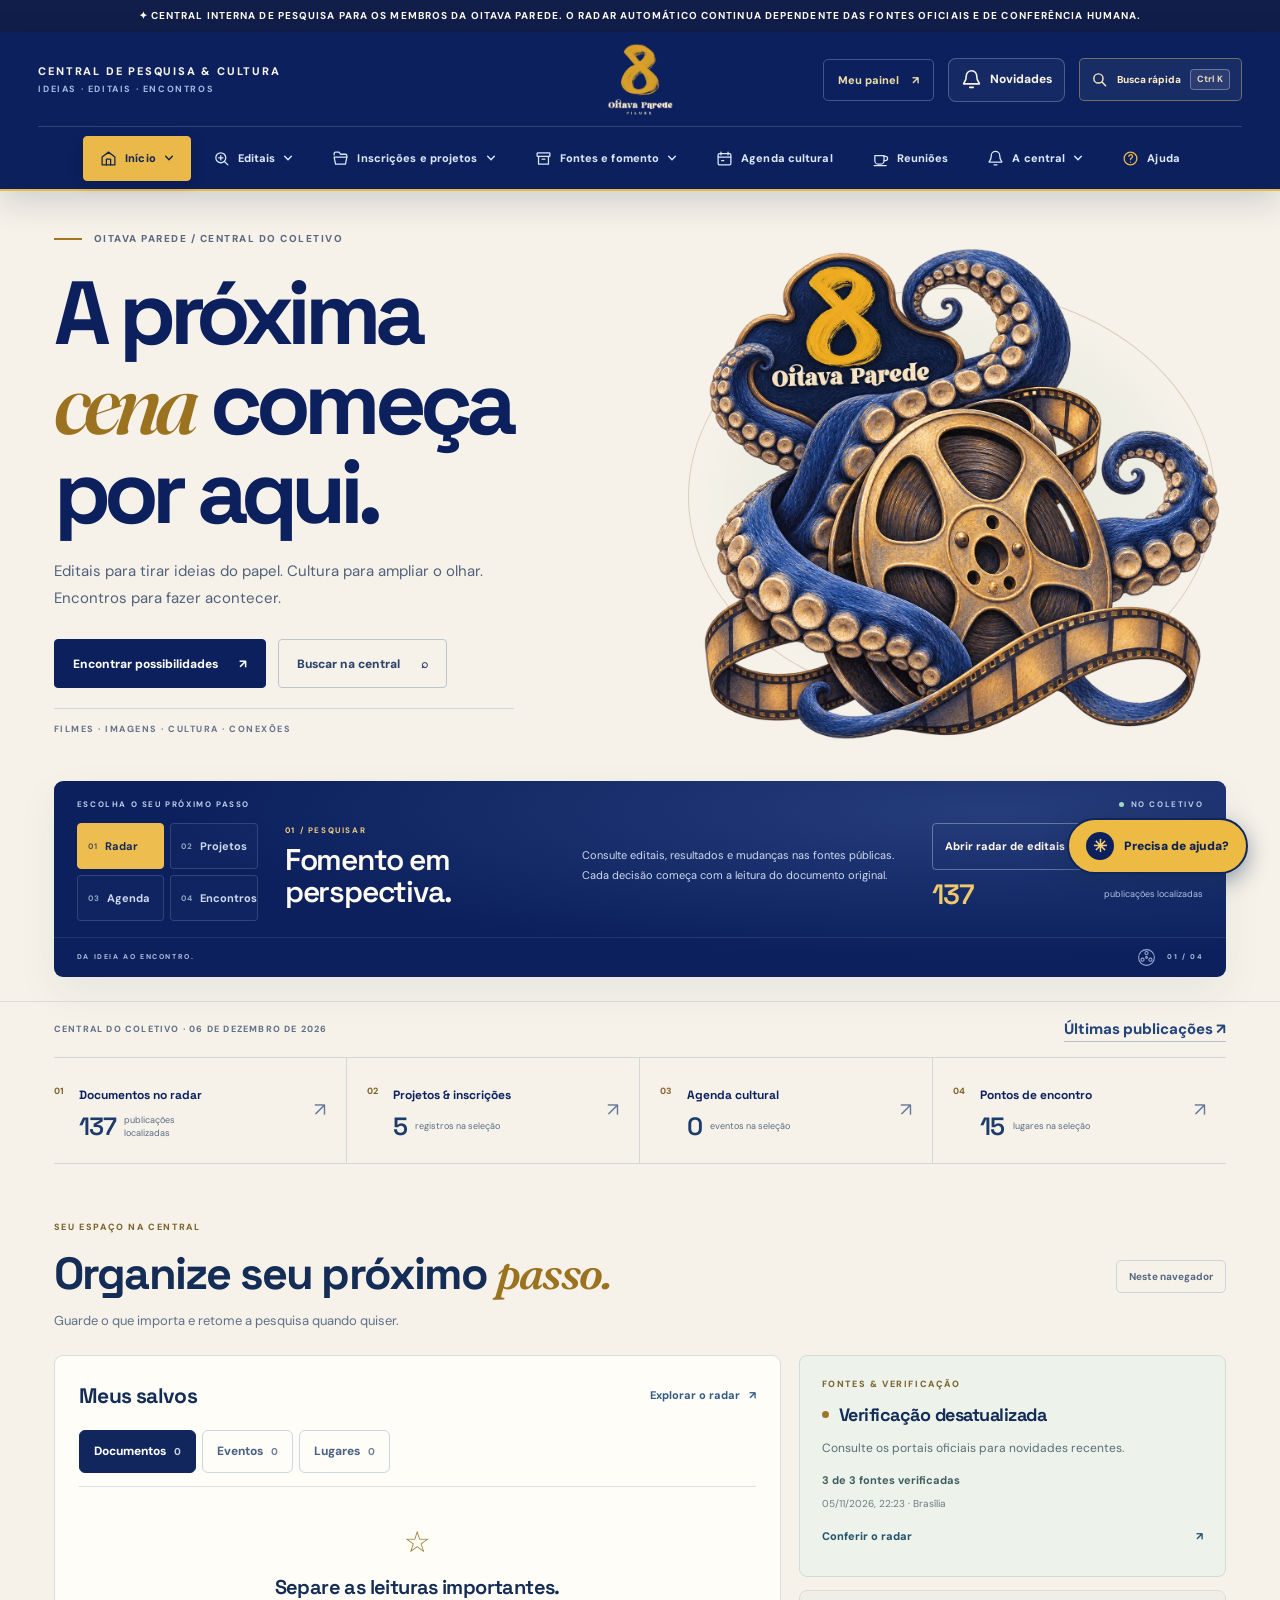
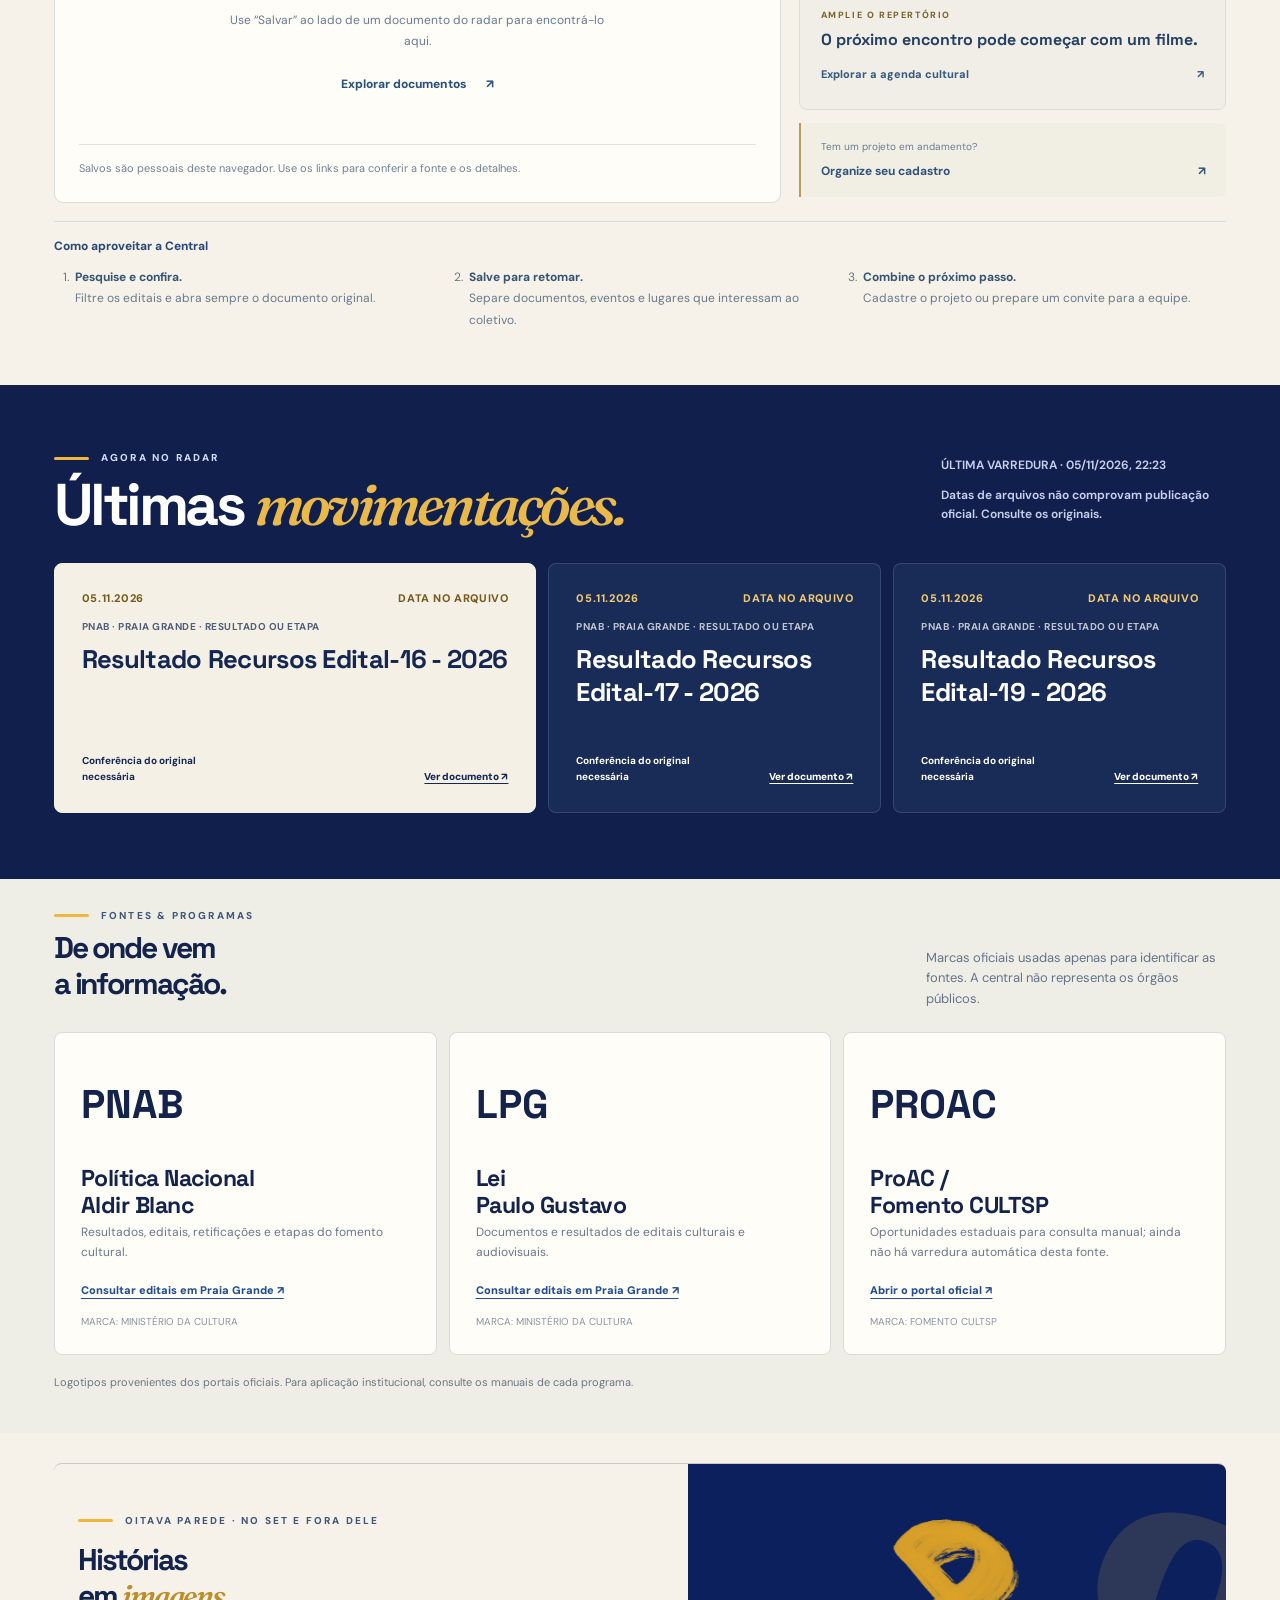
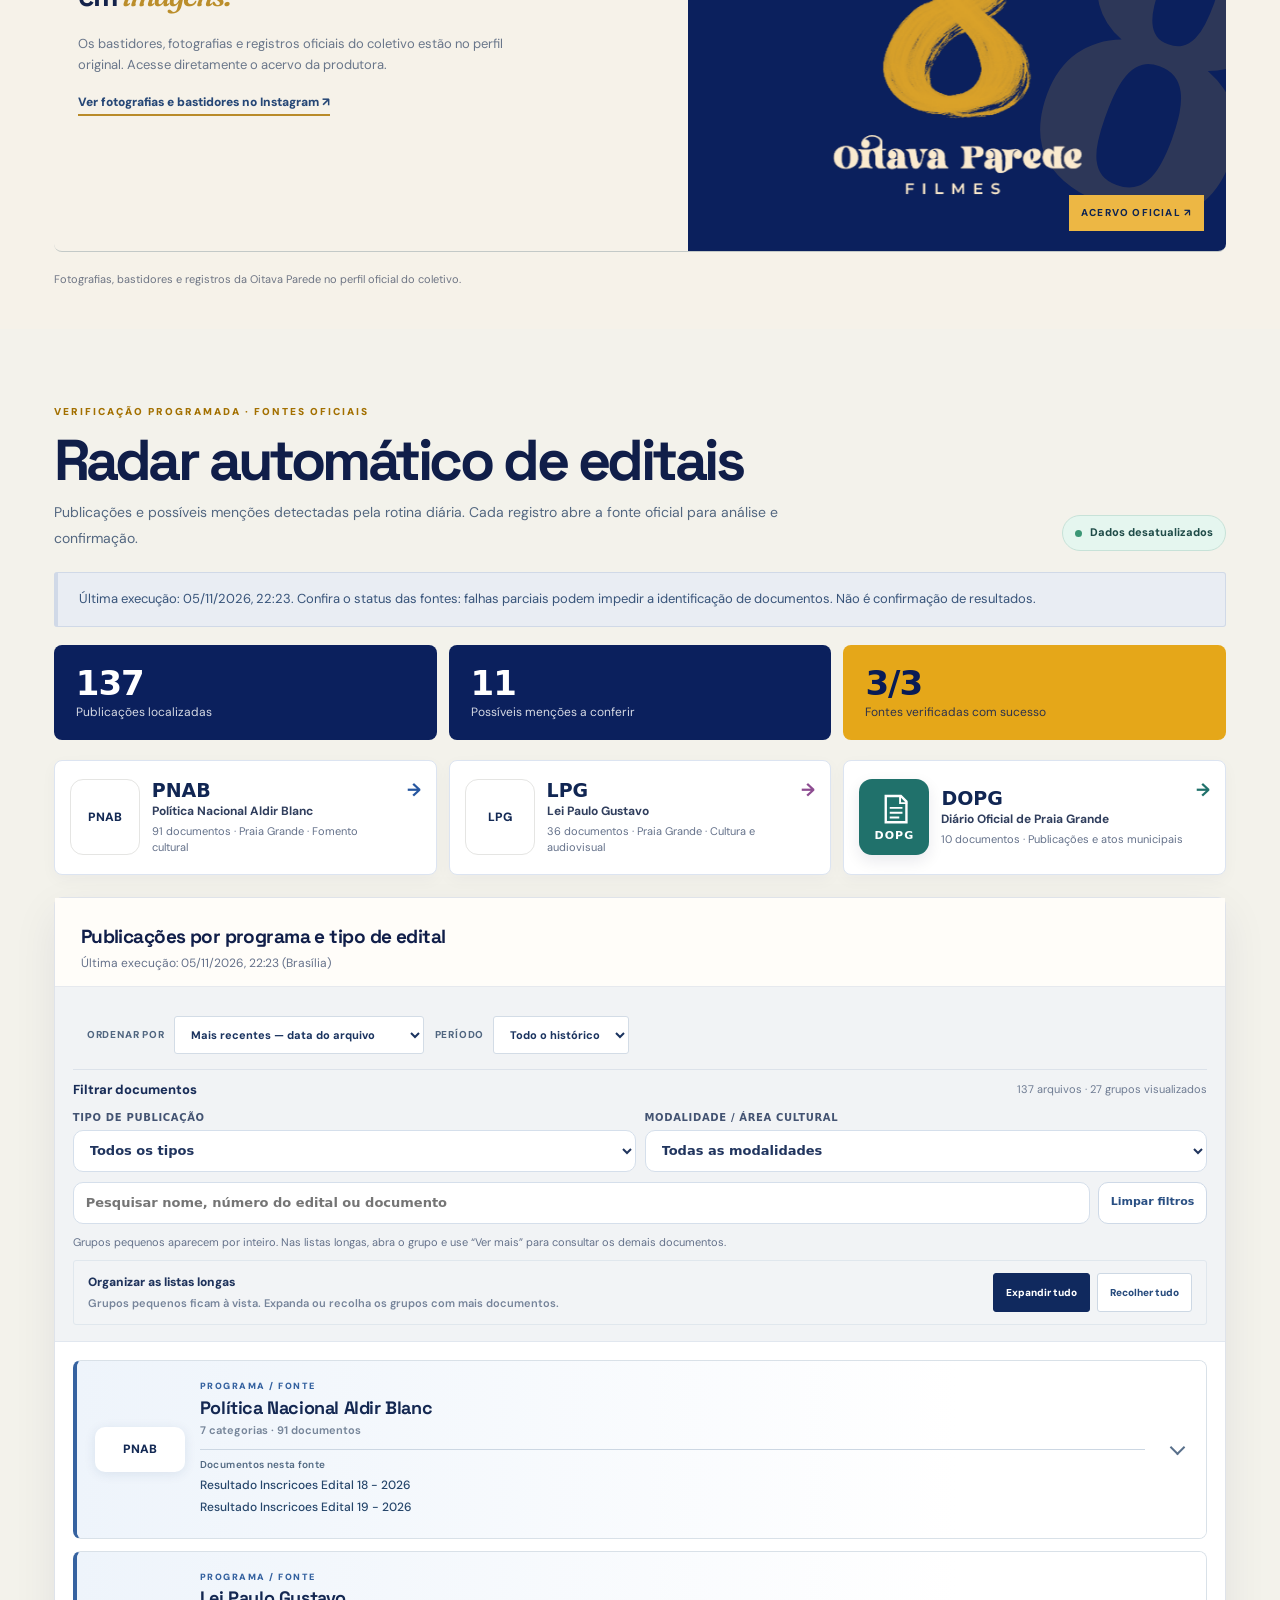
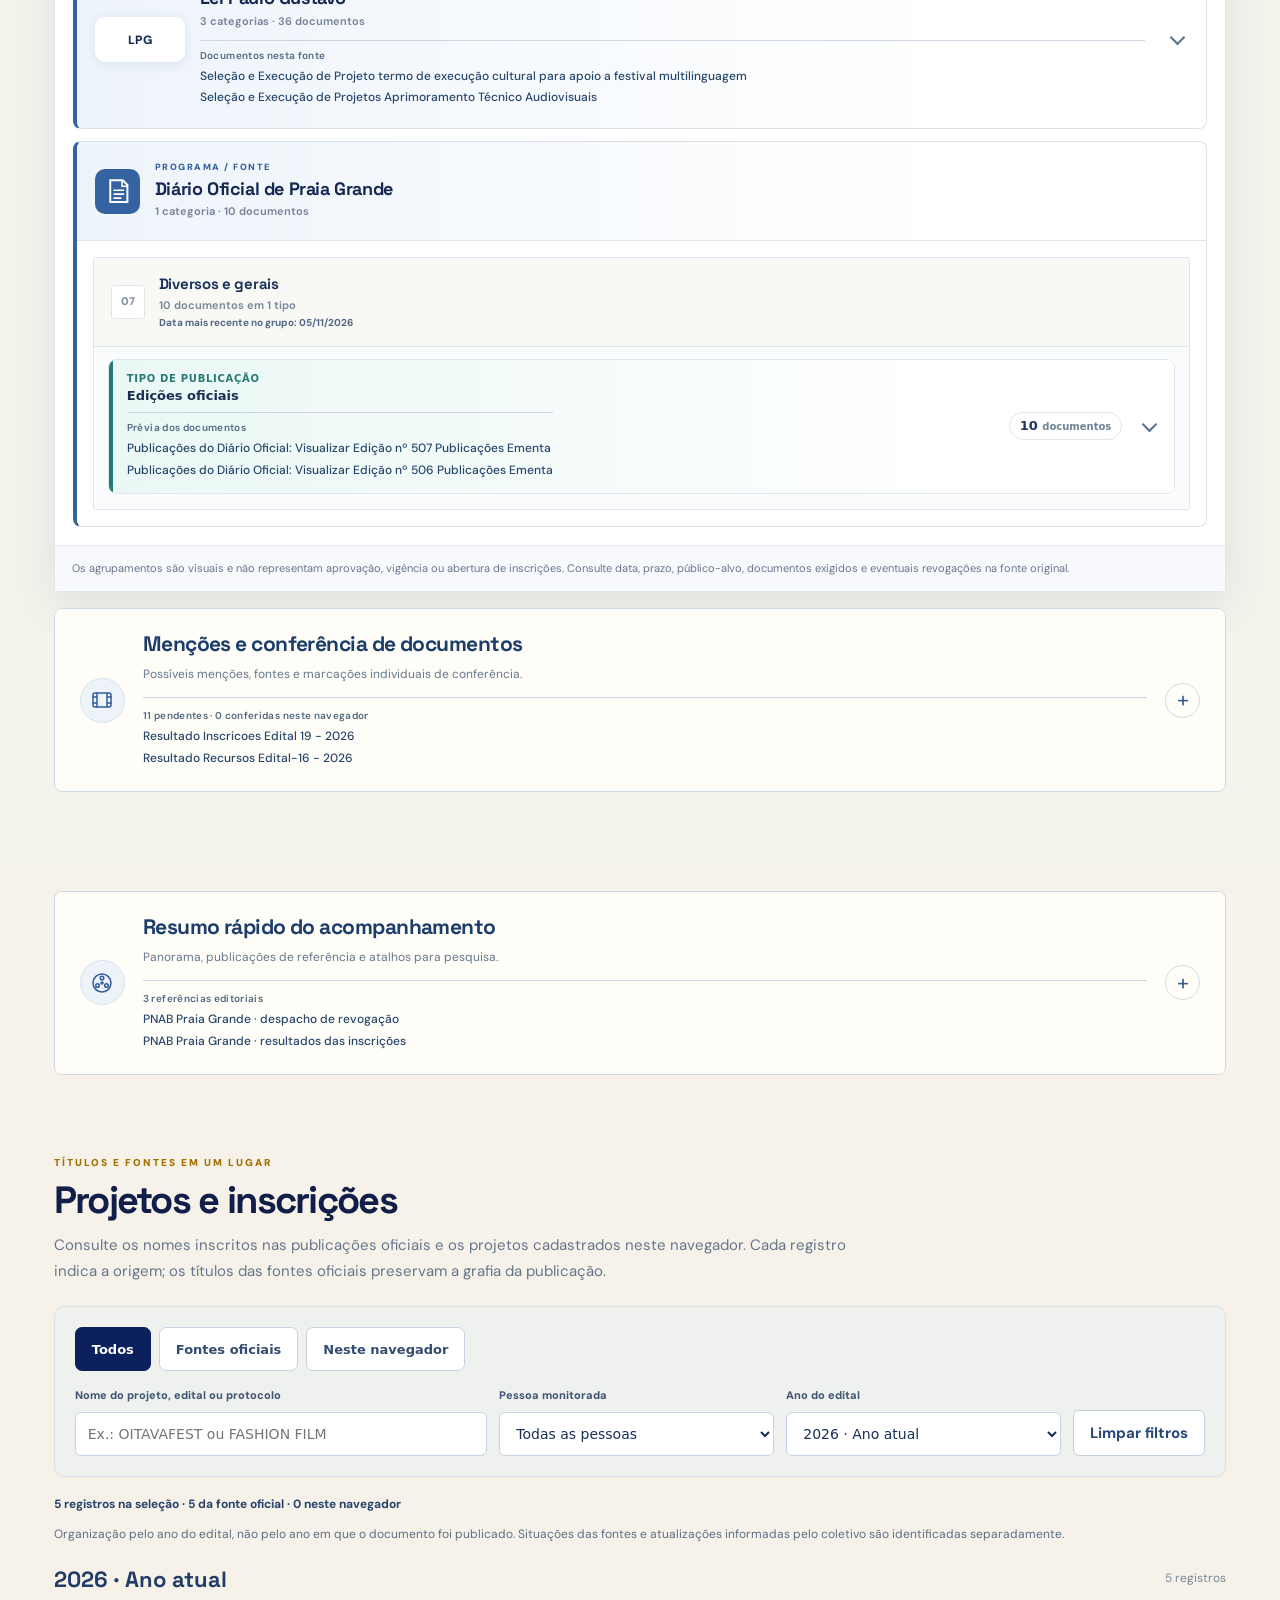
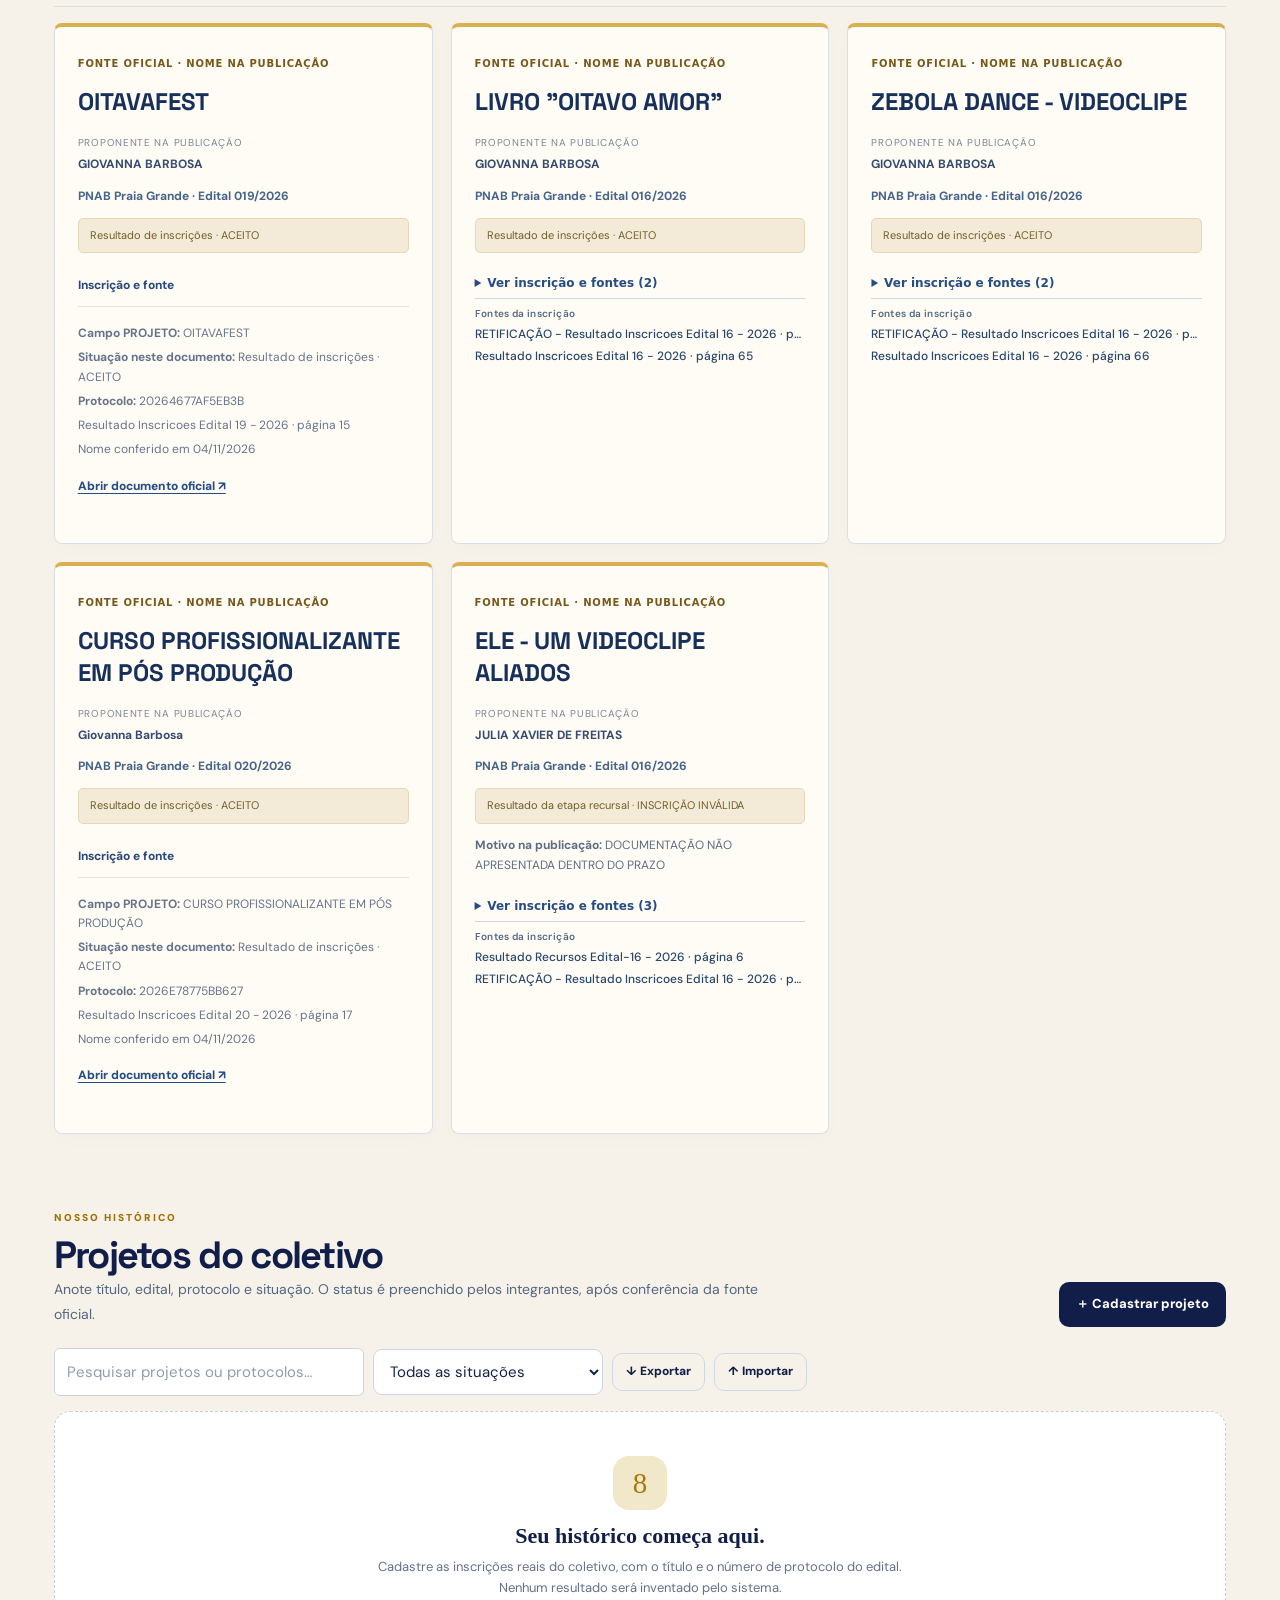
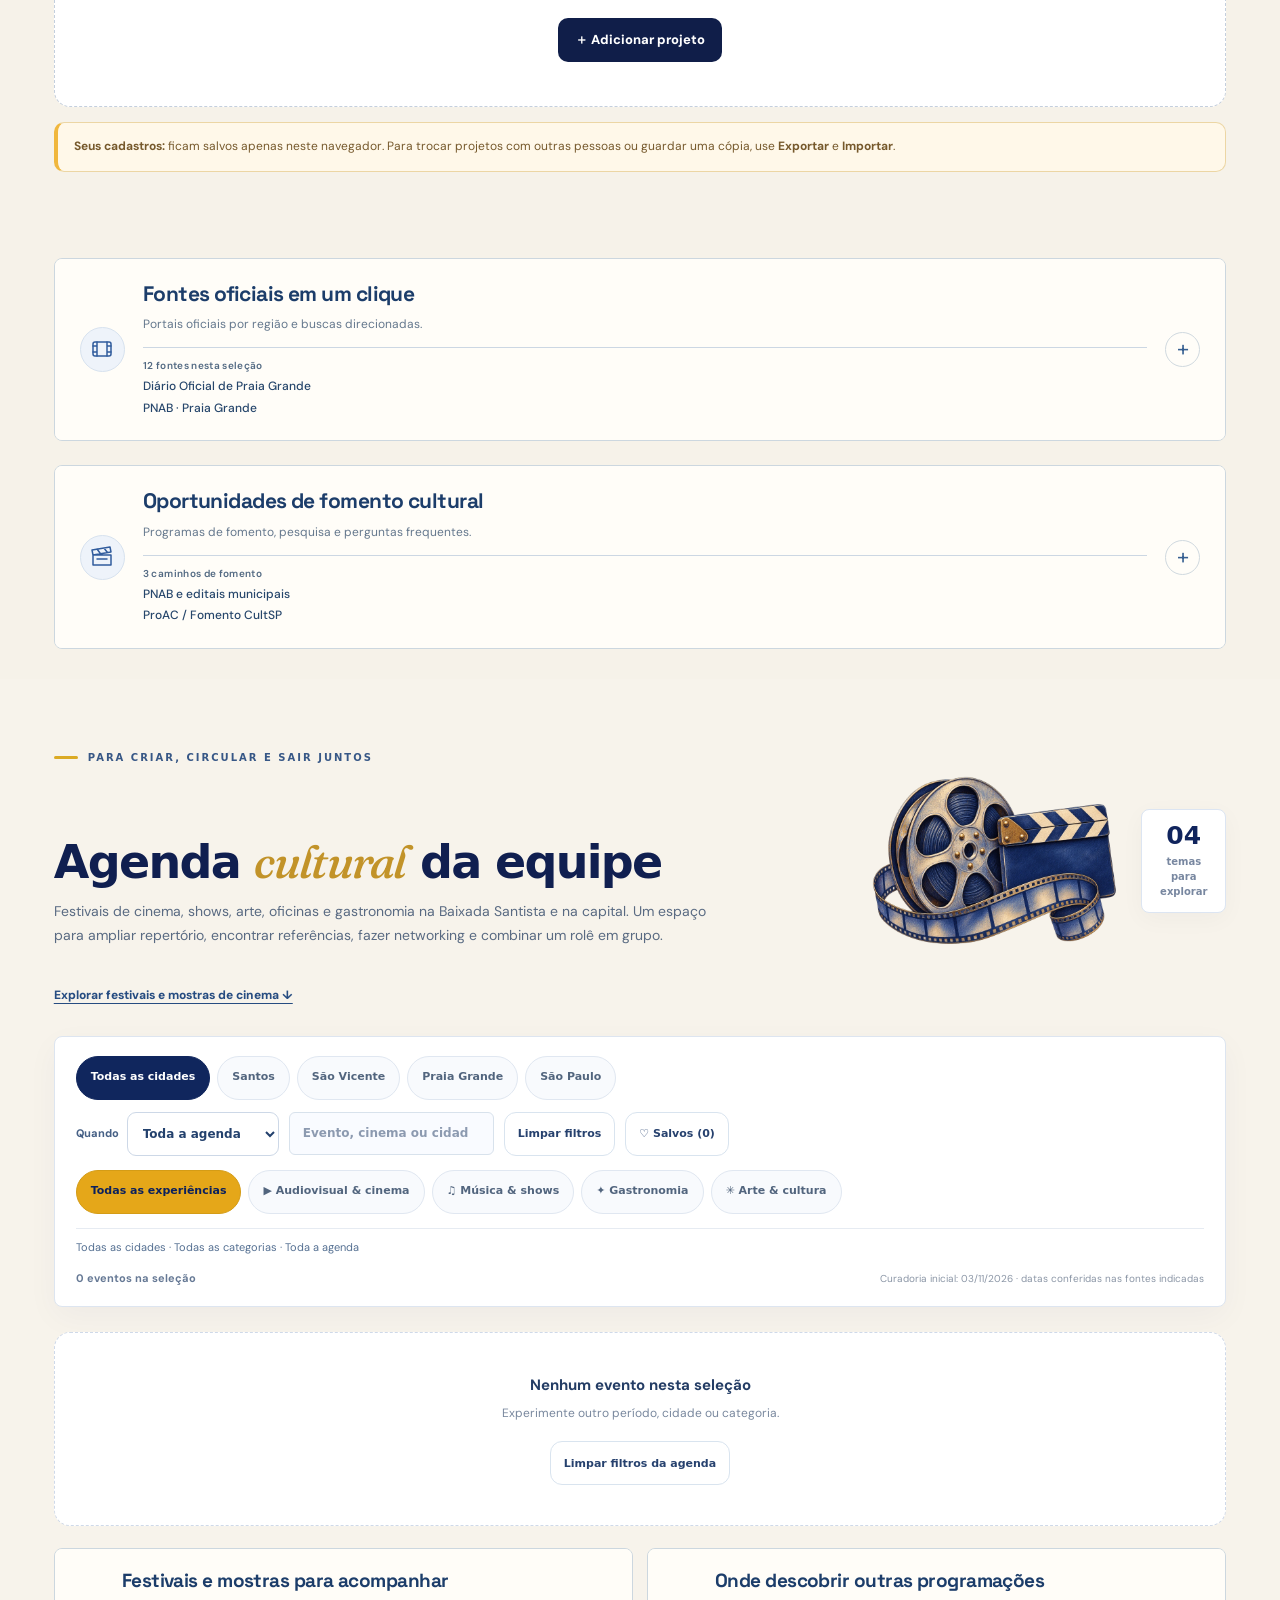
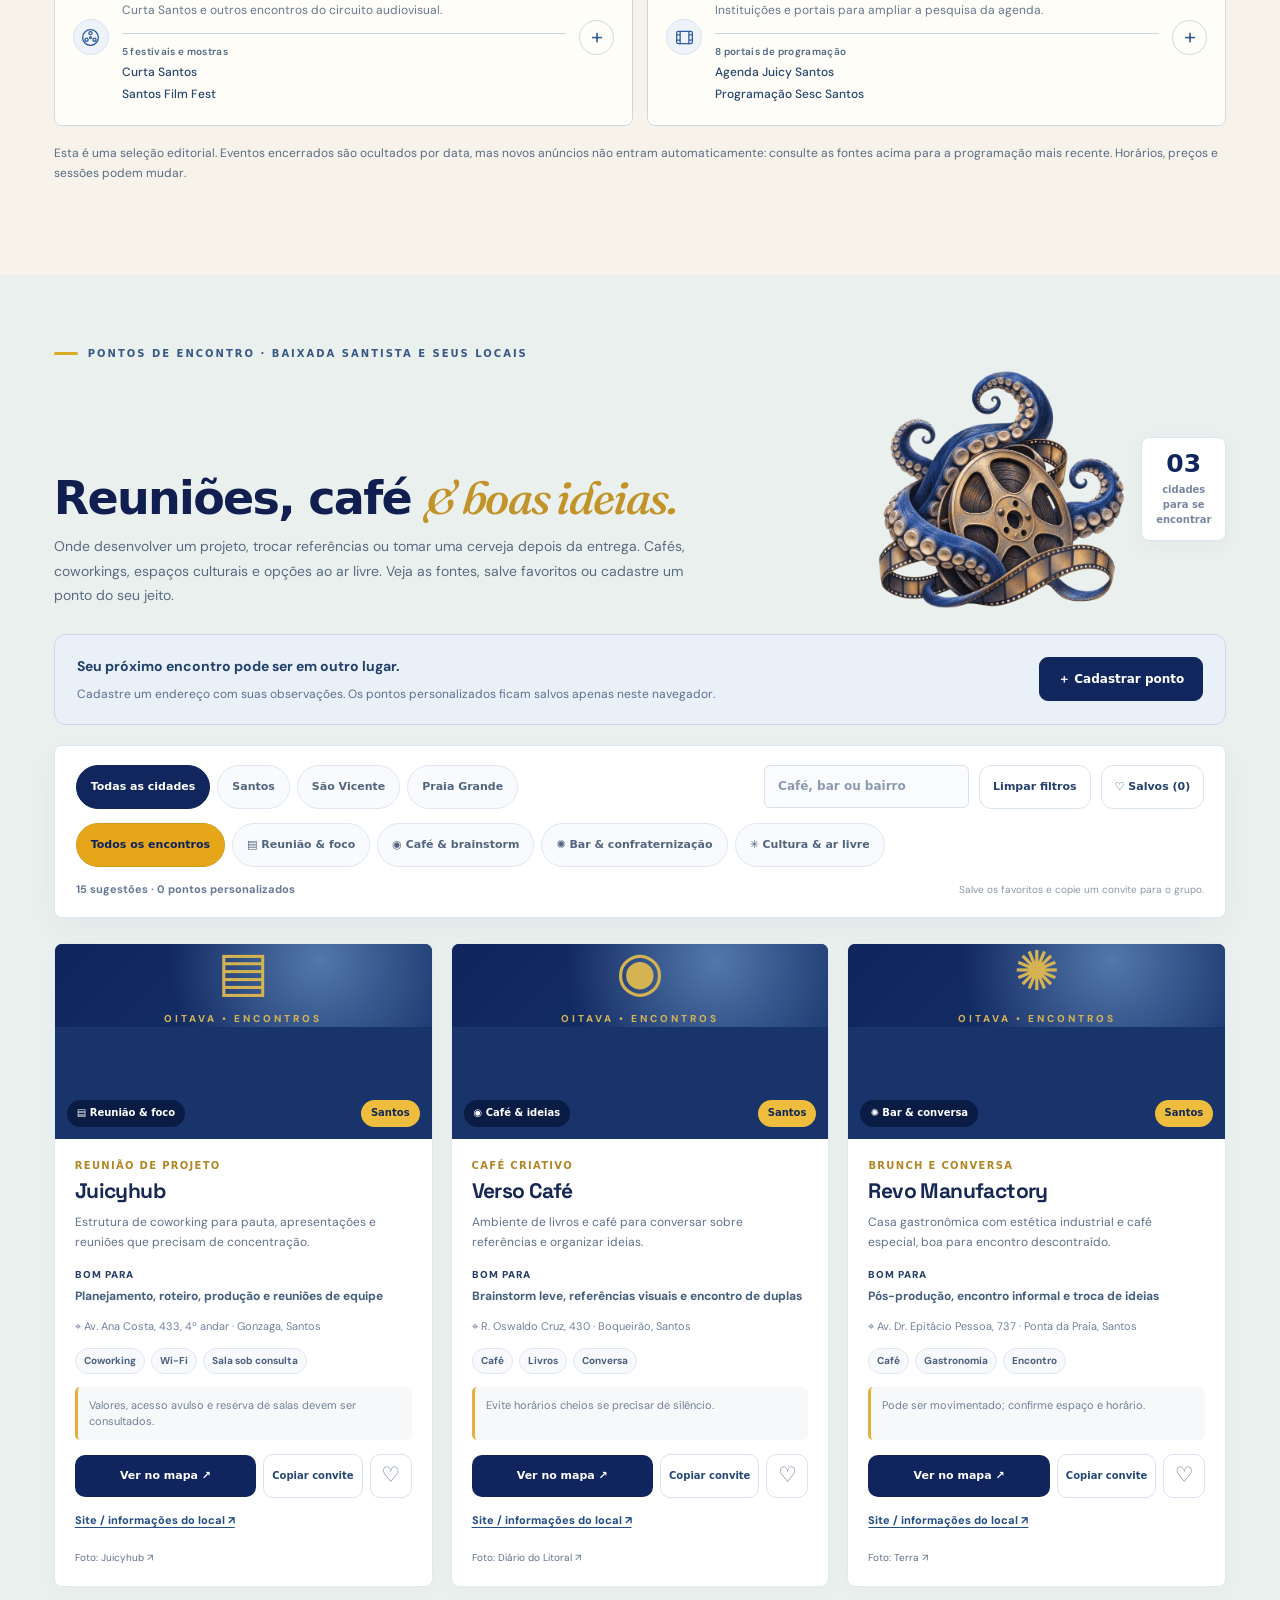
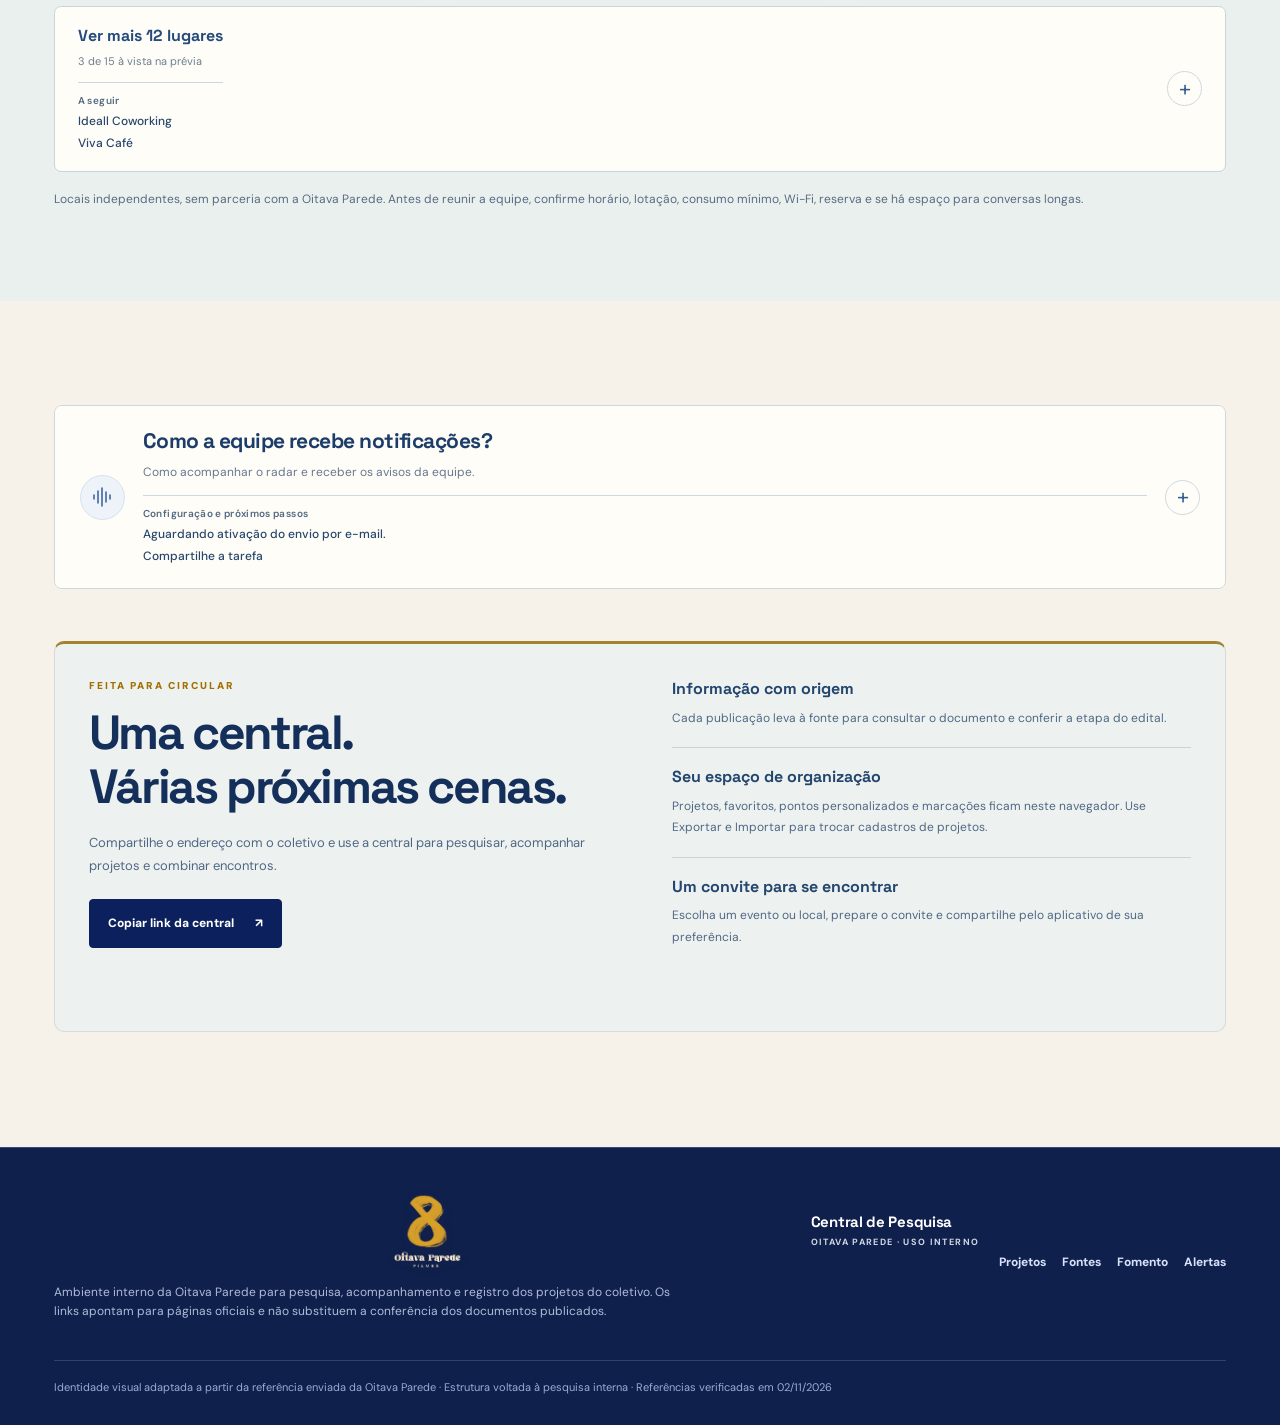
==== commit ab1984fd: "Integrar sapinho à identidade audiovisual" ====
--- a/docs/index.html
+++ b/docs/index.html
@@ -120,7 +120,7 @@
 <link rel="stylesheet" href="./assets/assistente-revisoes.css"/>
 <link rel="stylesheet" href="./assets/navegacao.css?v=20261103-sequencia"/>
 <link rel="stylesheet" href="./assets/navegacao-extras.css"/>
-<link rel="stylesheet" href="./assets/sapinho.css"/>
+<link rel="stylesheet" href="./assets/sapinho.css?v=20261106-cinema"/>
 <link rel="stylesheet" href="./assets/aprovacoes.css"/>
 <link rel="stylesheet" href="./assets/catalogo-projetos.css"/>
 <link rel="stylesheet" href="./assets/experiencia.css"/>
@@ -361,7 +361,7 @@
 <script src="./assets/editorial.js?v=20261104-central"></script>
 <script src="./assets/navegacao.js?v=20261104-tentaculos"></script>
 <script src="./assets/navegacao-extras.js?v=20261104-tentaculos"></script>
-<script src="./assets/sapinho.js?v=20261104-visitas20" defer></script>
+<script src="./assets/sapinho.js?v=20261106-cinema" defer></script>
 <script src="./assets/aprovacoes.js?v=20261104-sino" defer></script>
 <script src="./assets/catalogo-projetos.js?v=20261104-tentaculos" defer></script>
 <script src="./assets/experiencia.js" defer></script>
--- a/docs/assets/sapinho.css
+++ b/docs/assets/sapinho.css
@@ -1,10 +1,10 @@
-.op-frog-visit{position:fixed;bottom:86px;left:20px;z-index:210;display:flex;align-items:center;gap:10px;width:min(390px,calc(100vw - 32px));padding:22px 18px 20px 10px;background:#fffcf3;color:#132b56;border:1px solid #c7d5b3;border-top:4px solid #739d4c;border-radius:18px;box-shadow:0 14px 50px #09194338;font-family:"DM Sans",system-ui,sans-serif;animation:op-frog-enter .3s ease-out}
-.op-frog-visit img{width:112px;height:112px;flex:0 0 112px;object-fit:contain}
-.op-frog-close{position:absolute;right:2px;top:2px;display:grid;place-items:center;width:44px;height:44px;border:0;border-radius:50%;background:transparent;color:#526448;font-size:24px;cursor:pointer}
-.op-frog-copy{padding-top:8px;min-width:0}.op-frog-copy small{font-size:9px;font-weight:850;letter-spacing:1.7px;color:#526e36}.op-frog-copy h2{margin:5px 0;font-size:18px;line-height:1.2;letter-spacing:-.5px}.op-frog-copy p{margin:8px 0 12px;font-size:12px;line-height:1.55;color:#4a5c58}
-.op-frog-sound{min-height:44px;padding:10px 15px;background:#0b205d;color:#fff;border:0;border-radius:8px;cursor:pointer;font:750 12px/1.3 system-ui,sans-serif}.op-frog-sound:hover{background:#1c3d7b}.op-frog-sound:disabled{opacity:.7;cursor:default}.op-frog-visit button:focus-visible{outline:3px solid #b8861f;outline-offset:3px}.op-frog-feedback{display:block;margin-top:5px;font-size:11px;color:#526e36}.op-frog-feedback:empty{display:none}
+.op-frog-visit{position:fixed;bottom:86px;left:20px;z-index:210;display:flex;align-items:center;gap:8px;width:min(410px,calc(100vw - 32px));padding:20px 18px 18px 6px;background:radial-gradient(circle at 8% 50%,#e8ecdf 0,transparent 39%),#fffcf3;color:#132b56;border:1px solid #d6c49d;border-top:4px solid #173d89;border-radius:18px;box-shadow:0 14px 50px #09194338;font-family:"DM Sans",system-ui,sans-serif;animation:op-frog-enter .3s ease-out}
+.op-frog-visit img{width:122px;height:122px;flex:0 0 122px;object-fit:contain;filter:drop-shadow(0 8px 12px #07184924)}
+.op-frog-close{position:absolute;right:2px;top:2px;display:grid;place-items:center;width:44px;height:44px;border:0;border-radius:50%;background:transparent;color:#17365f;font-size:24px;cursor:pointer}
+.op-frog-copy{padding-top:8px;min-width:0}.op-frog-copy small{font-size:9px;font-weight:850;letter-spacing:1.7px;color:#a26f18}.op-frog-copy h2{margin:5px 0;font-size:18px;line-height:1.2;letter-spacing:-.5px}.op-frog-copy p{margin:8px 0 12px;font-size:12px;line-height:1.55;color:#4b5668}
+.op-frog-sound{min-height:44px;padding:10px 15px;background:#0b205d;color:#fff;border:0;border-radius:8px;cursor:pointer;font:750 12px/1.3 system-ui,sans-serif}.op-frog-sound:hover{background:#1c3d7b}.op-frog-sound:disabled{opacity:.7;cursor:default}.op-frog-visit button:focus-visible{outline:3px solid #b8861f;outline-offset:3px}.op-frog-feedback{display:block;margin-top:5px;font-size:11px;color:#765b24}.op-frog-feedback:empty{display:none}
 .op-frog-is-playing img{animation:op-frog-croak .24s ease-in-out 3}
 @keyframes op-frog-enter{from{opacity:0;transform:translateY(10px)}to{opacity:1;transform:translateY(0)}}
 @keyframes op-frog-croak{50%{transform:translateY(-3px) scale(1.04)}}
-@media(max-width:400px){.op-frog-visit{left:16px;gap:5px;padding:20px 12px 16px 4px}.op-frog-visit img{width:86px;height:86px;flex-basis:86px}.op-frog-copy h2{font-size:17px}}
+@media(max-width:400px){.op-frog-visit{left:16px;gap:4px;padding:18px 12px 16px 2px}.op-frog-visit img{width:94px;height:94px;flex-basis:94px}.op-frog-copy h2{font-size:17px}}
 @media(prefers-reduced-motion:reduce){.op-frog-visit,.op-frog-is-playing img{animation:none}}
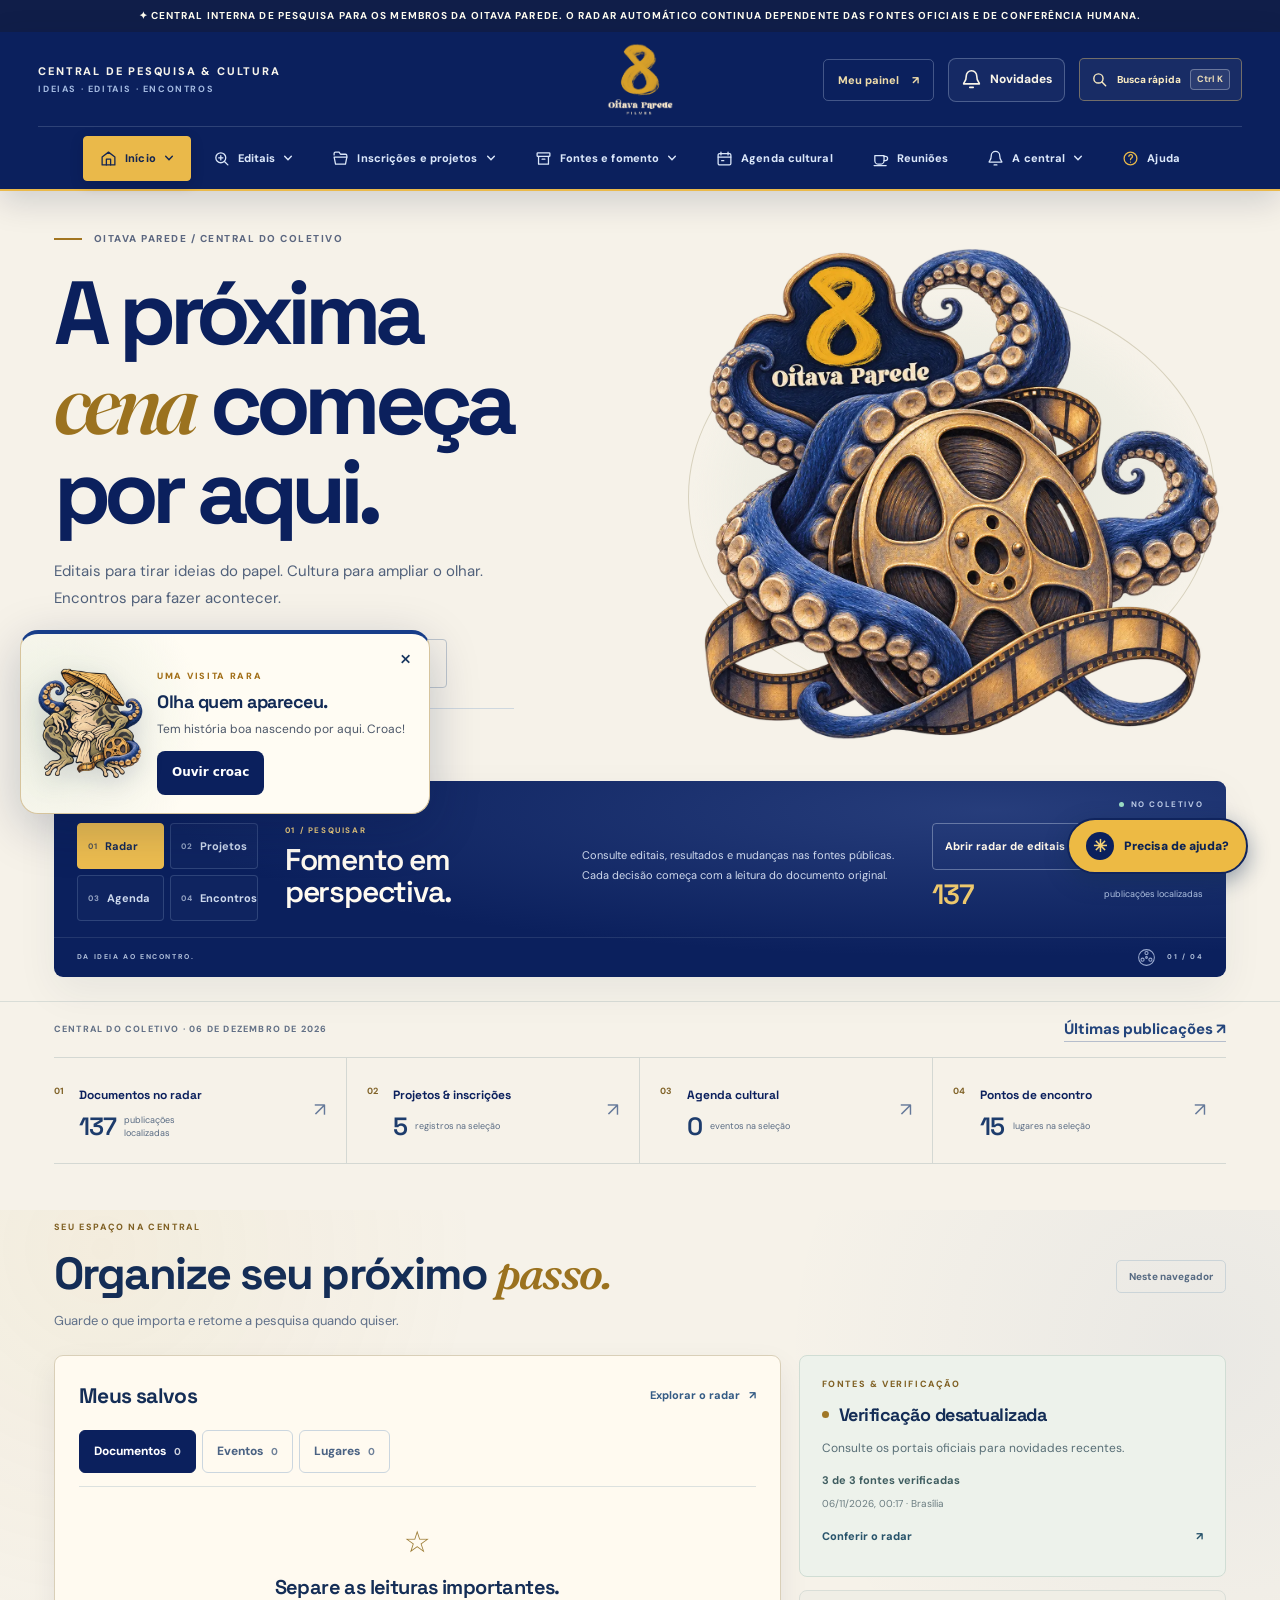
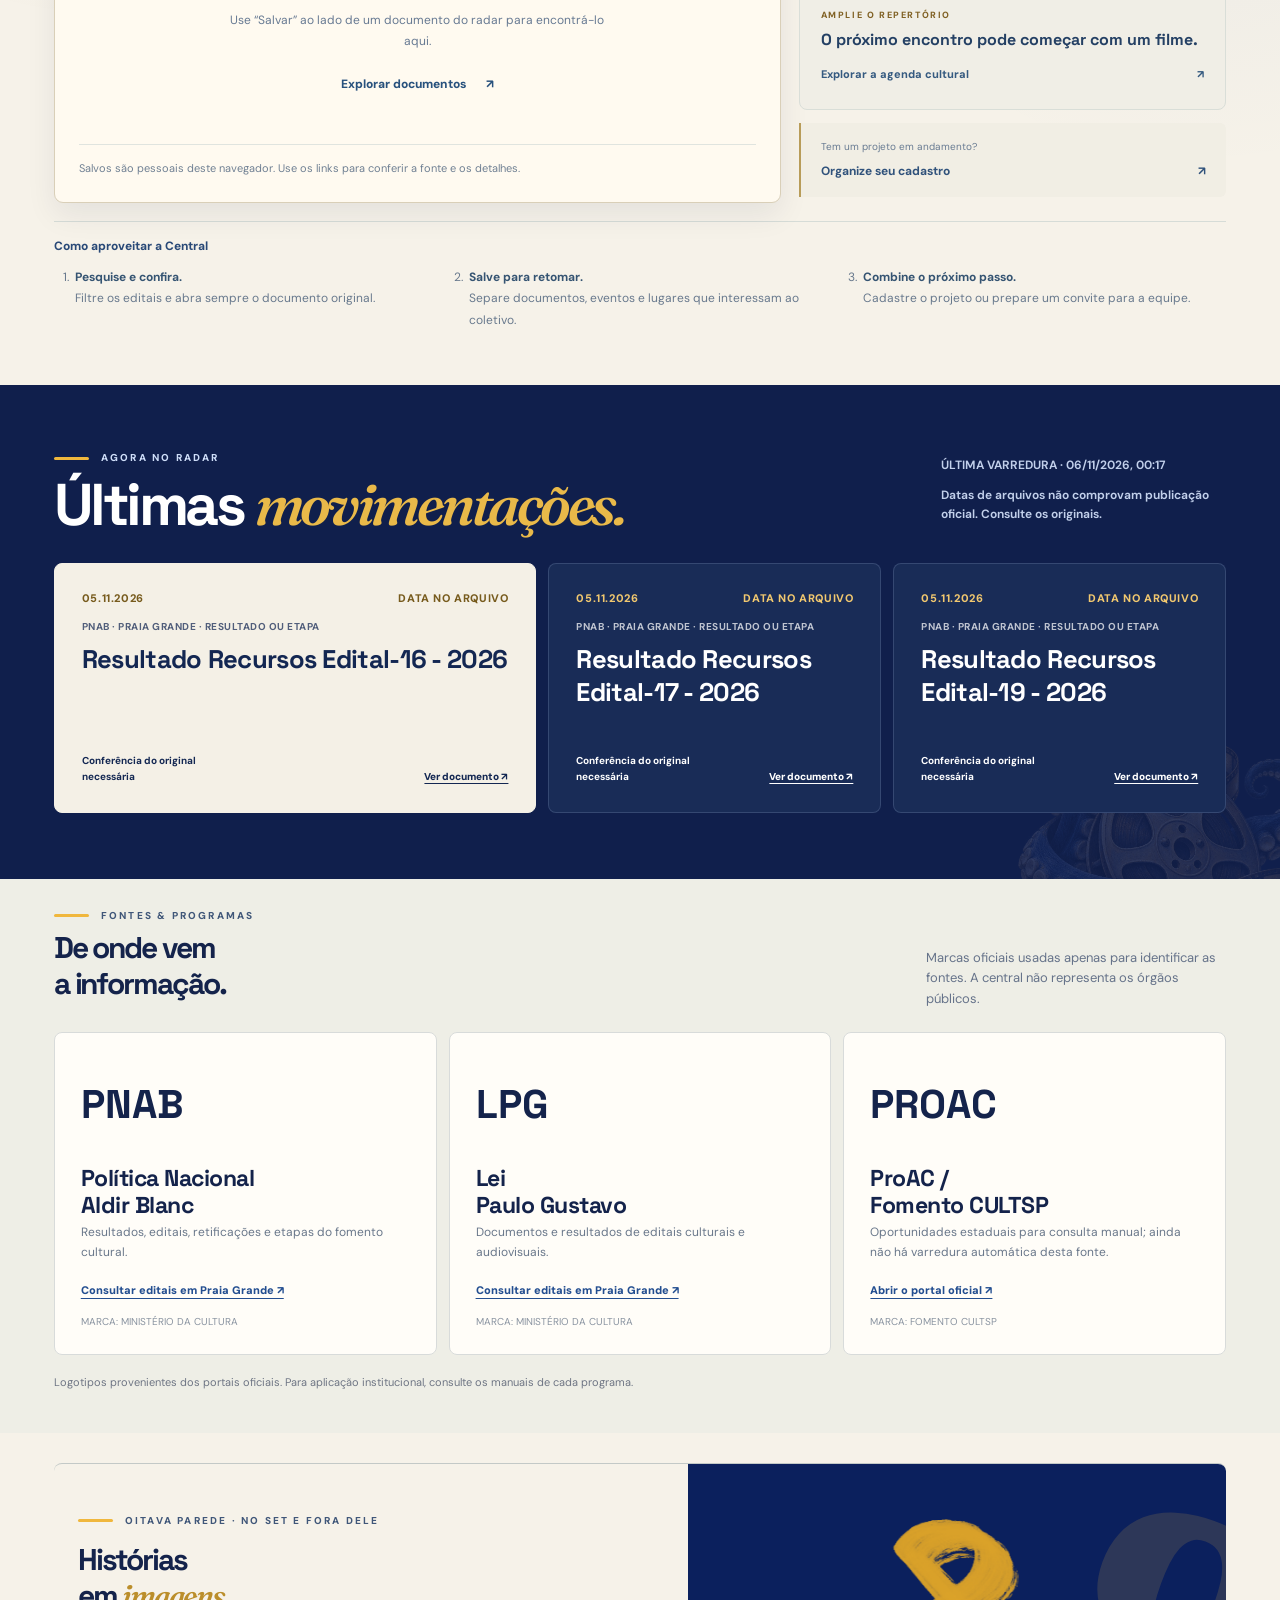
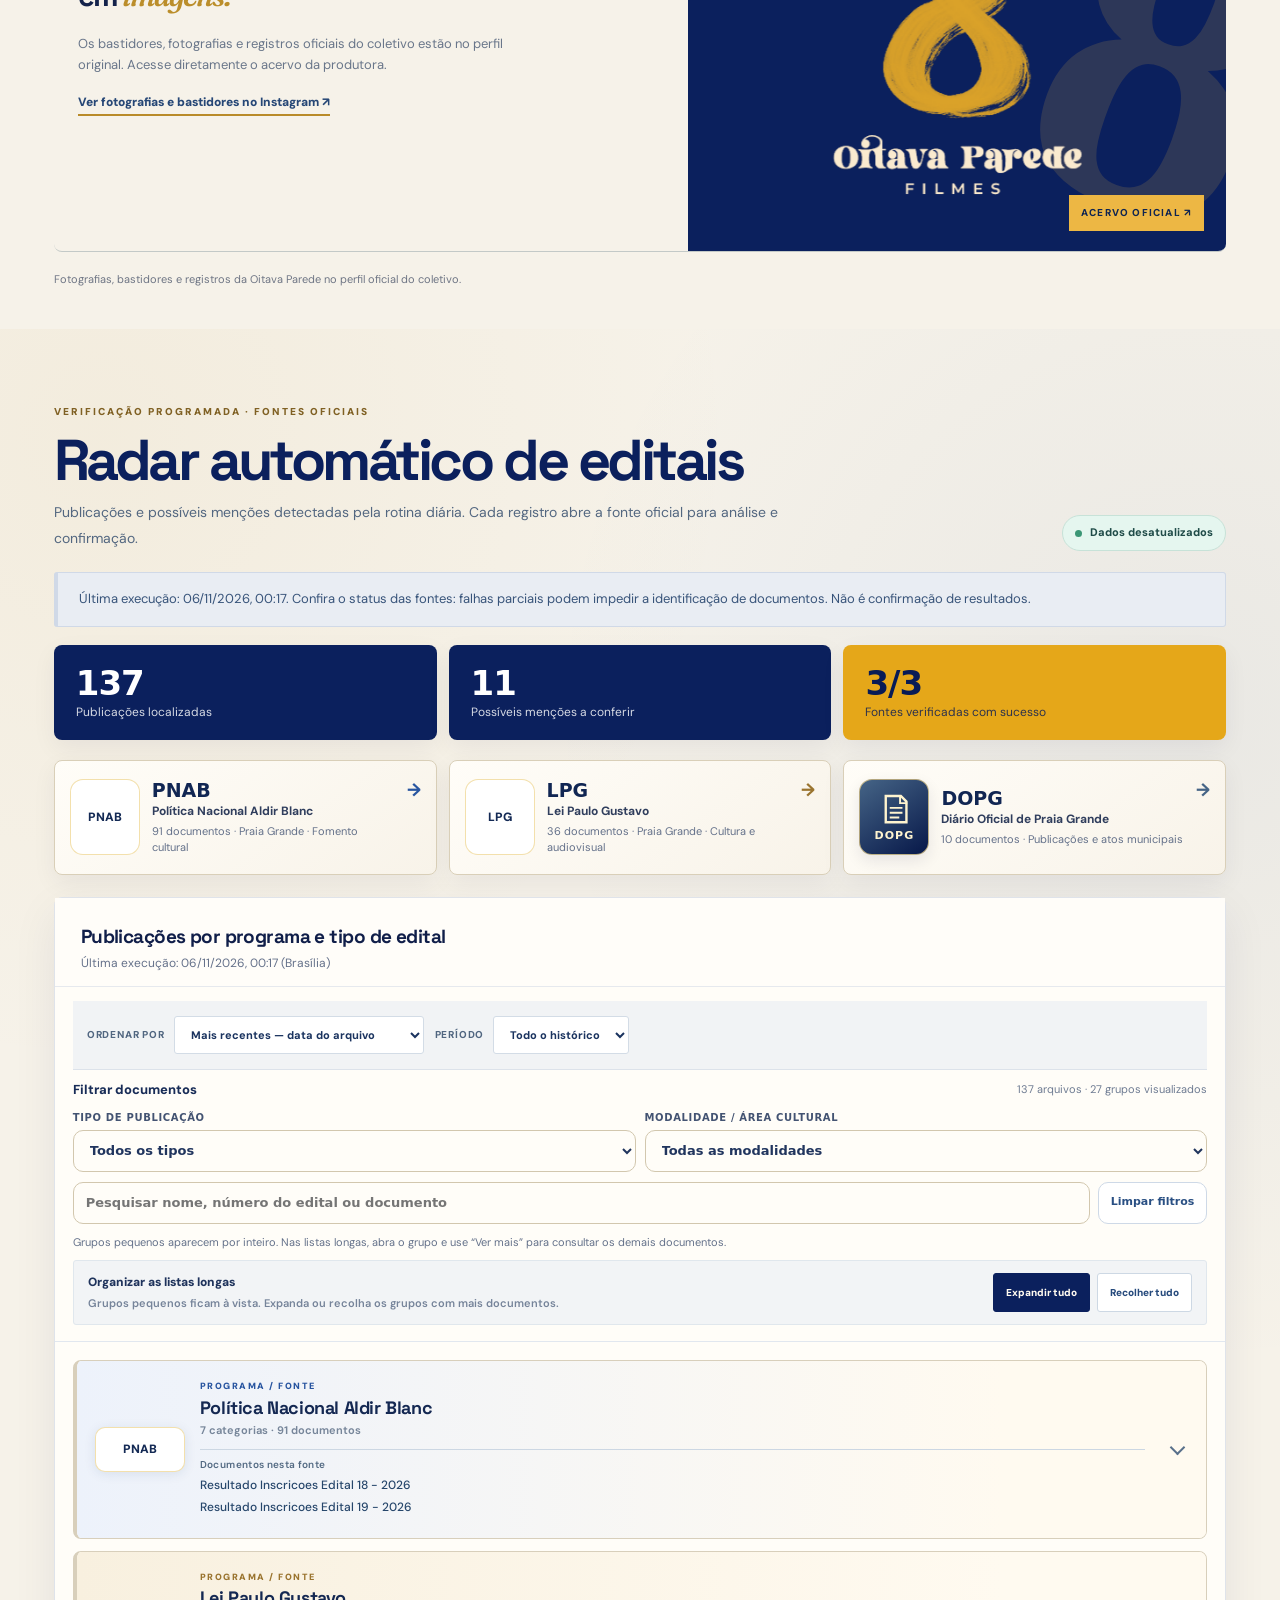
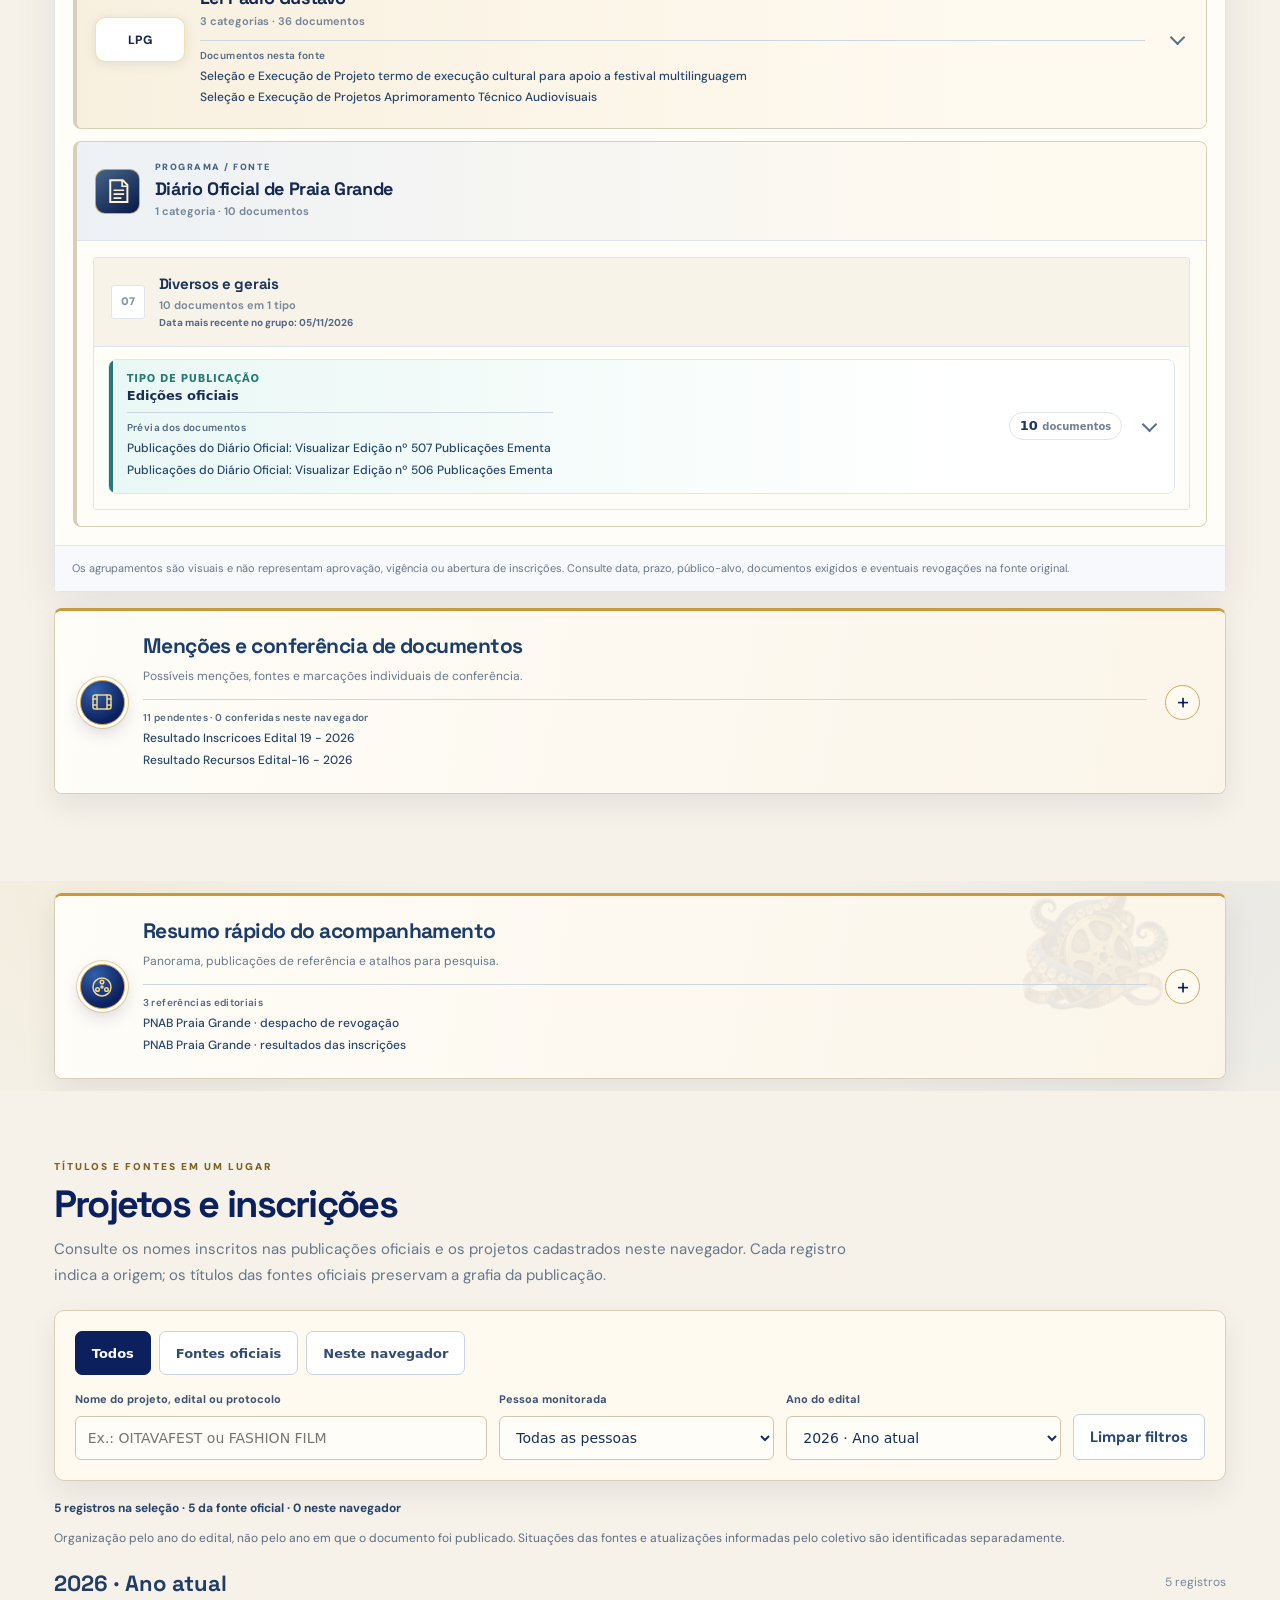
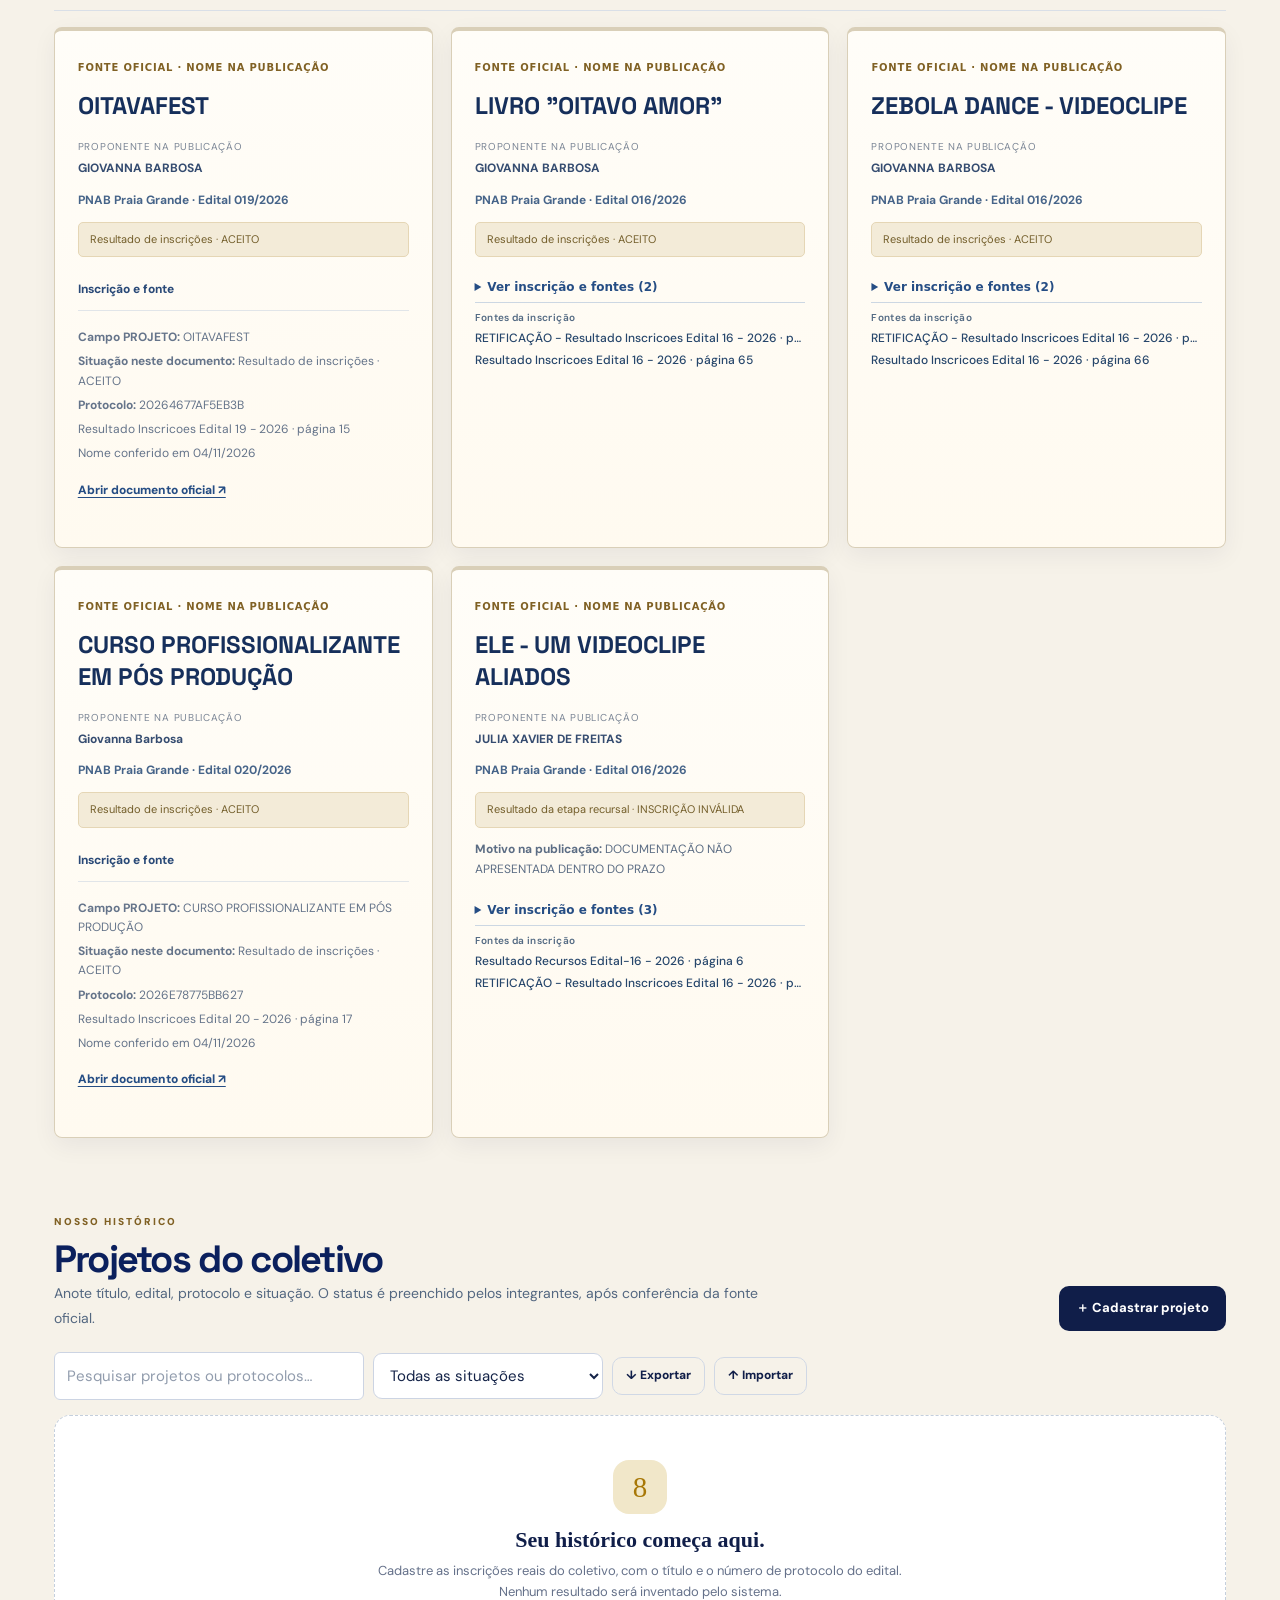
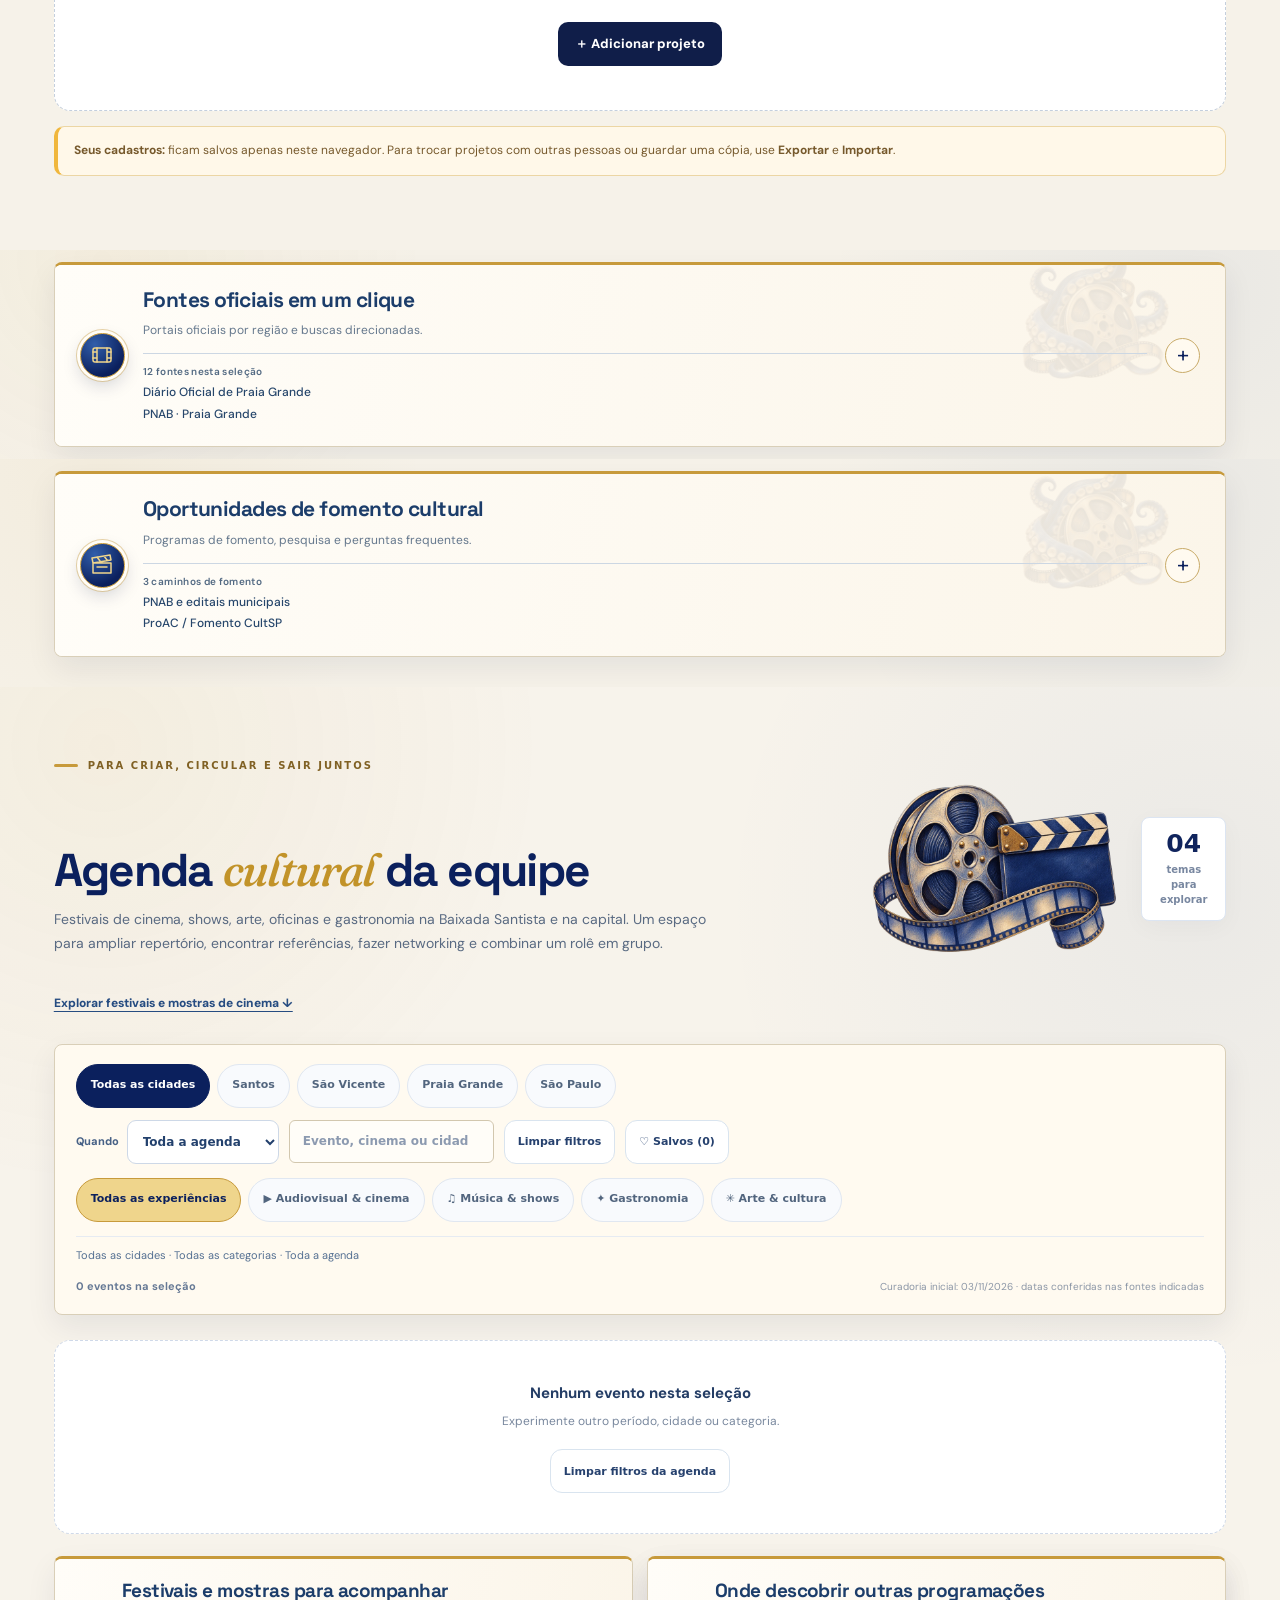
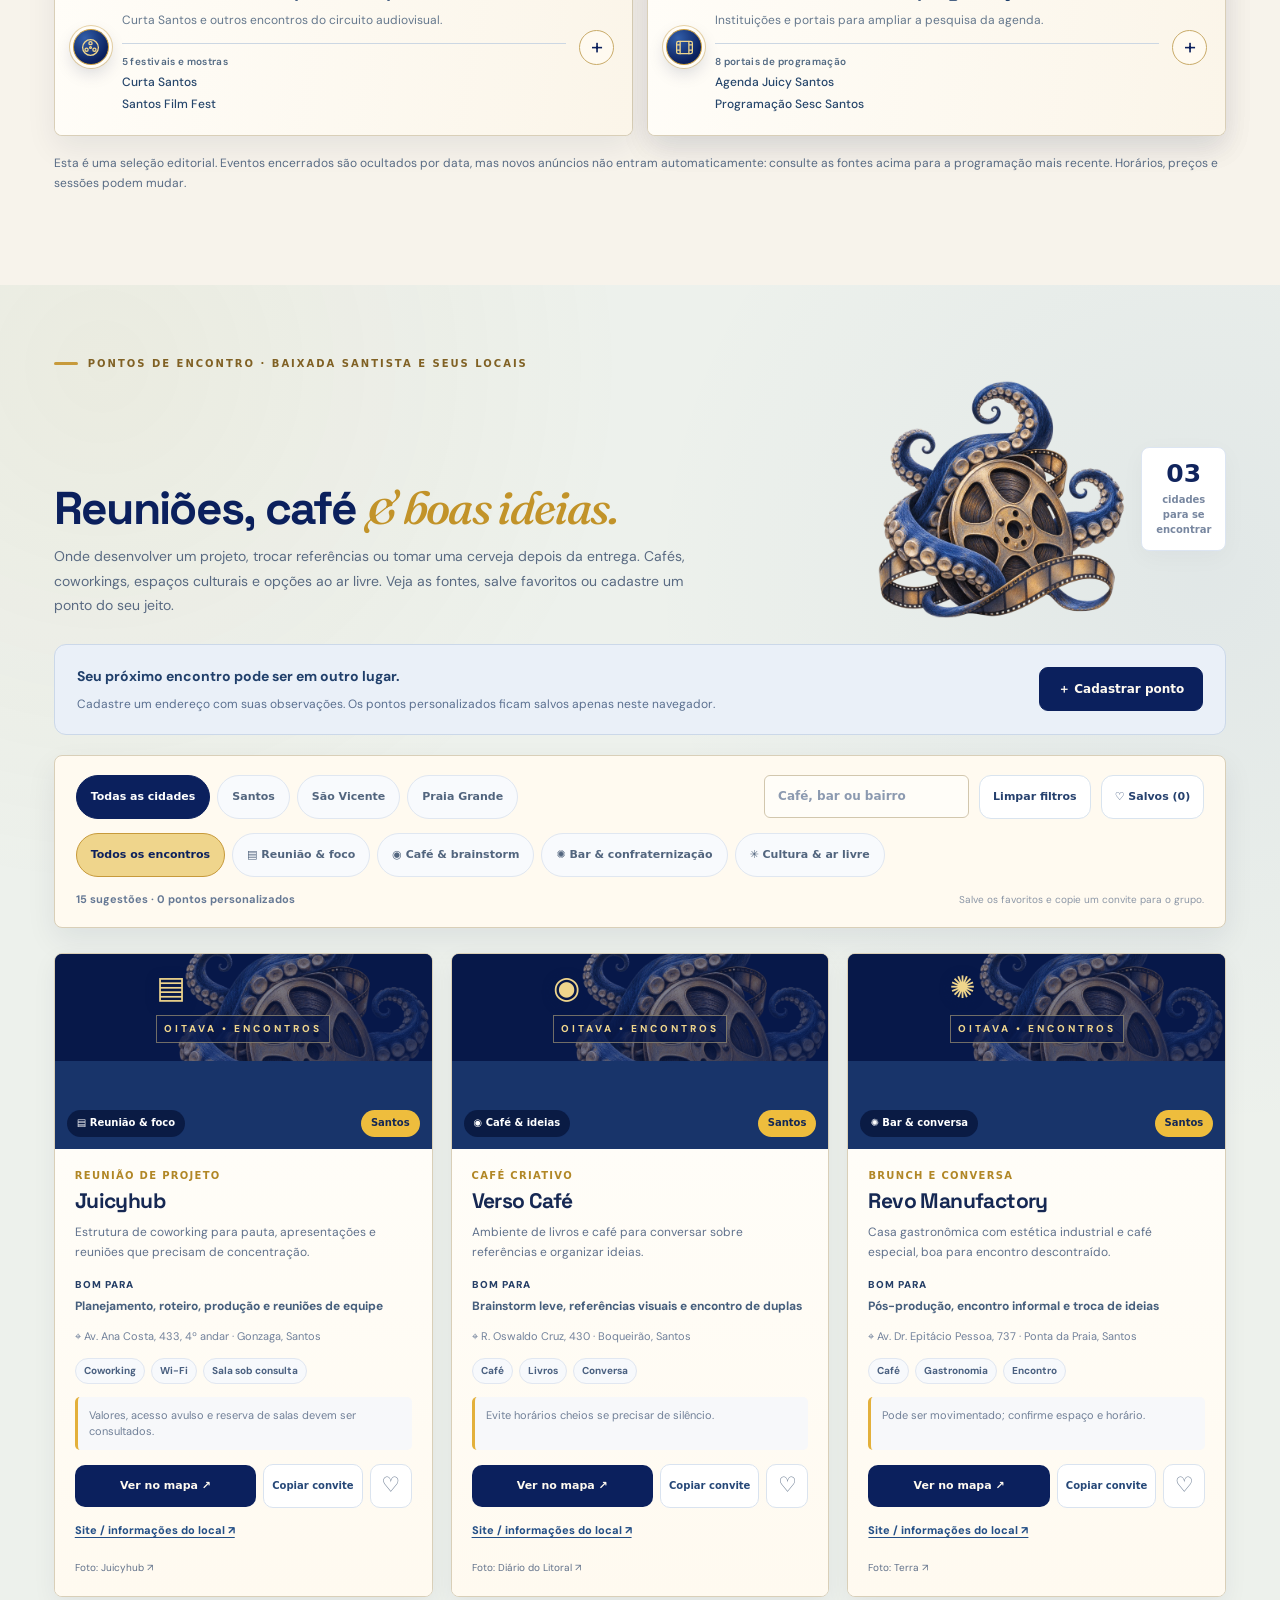
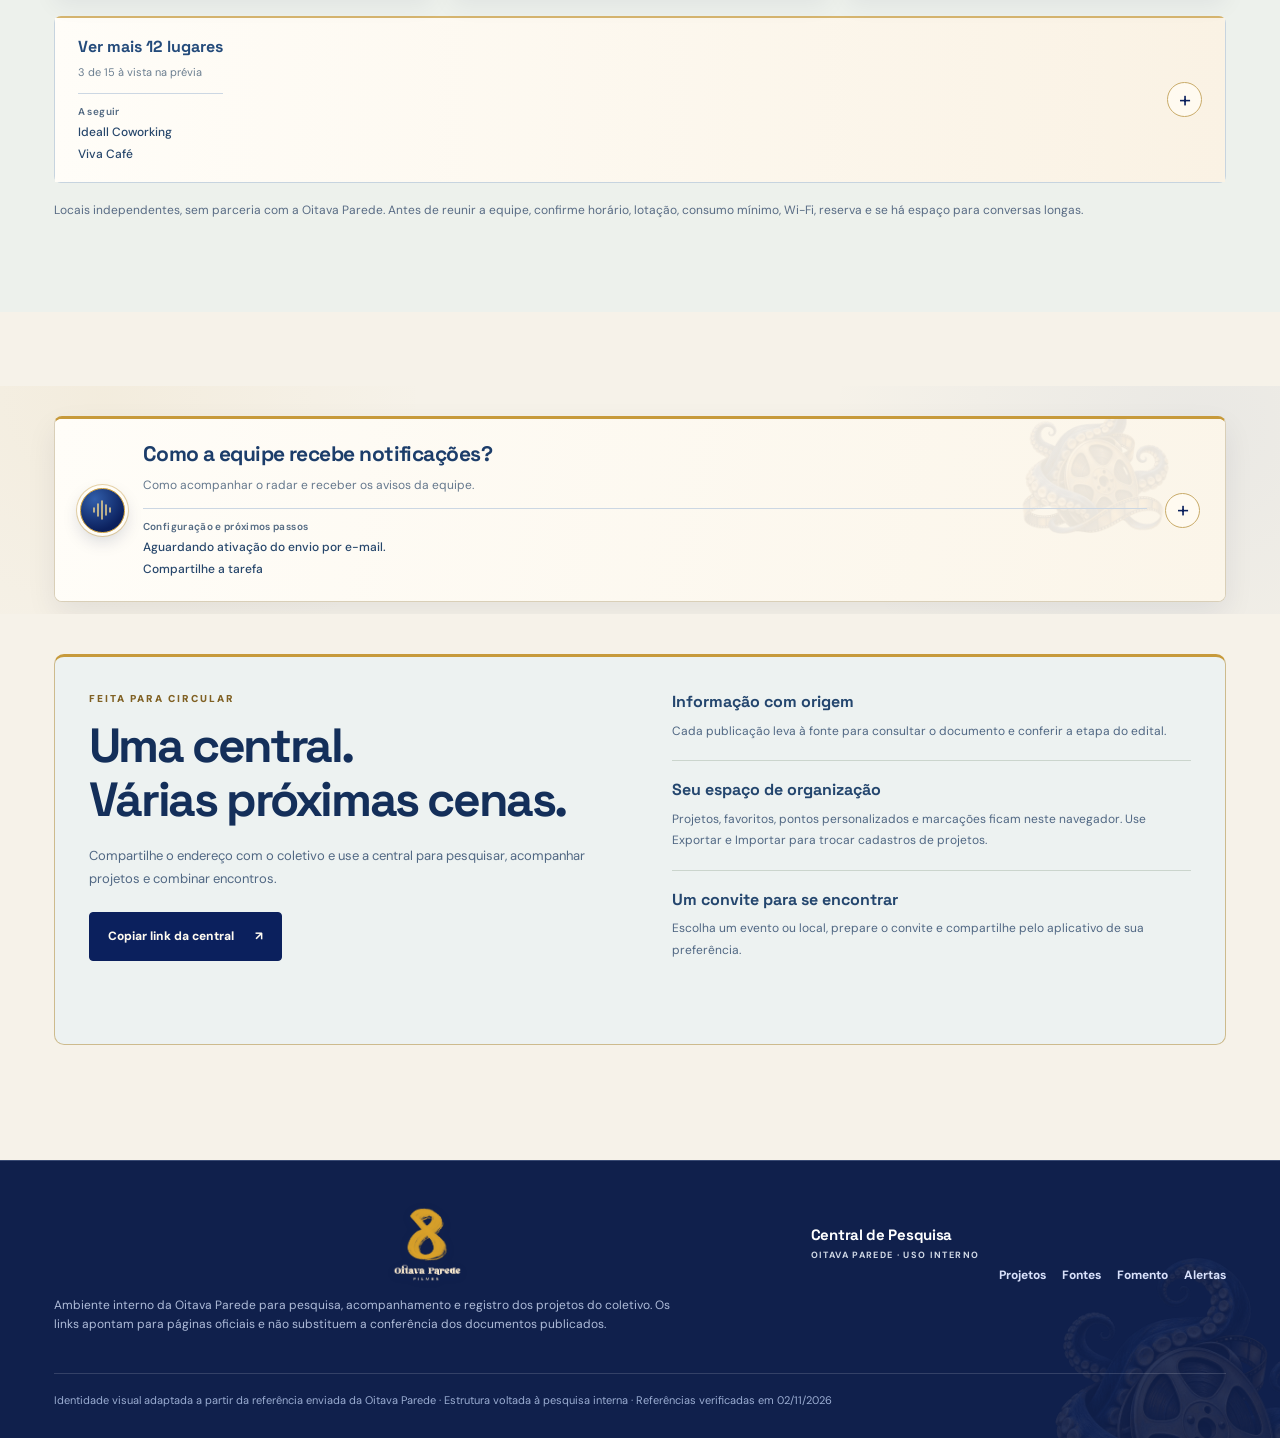
==== commit 2bfd341f: "Unificar linguagem visual do site" ====
--- a/docs/index.html
+++ b/docs/index.html
@@ -132,6 +132,7 @@
 <link rel="stylesheet" href="./assets/radar-novos.css?v=20261104-novos"/>
 <link rel="stylesheet" href="./assets/volume-conteudo.css?v=20261104-volume"/>
 <link rel="stylesheet" href="./assets/novidades.css?v=20261104-sino"/>
+<link rel="stylesheet" href="./assets/coerencia-visual.css?v=20261106-unificado"/>
 </head>
 <body>
 <div class="noticebar"><div class="wrap"><span class="op-notice-full"><span aria-hidden="true">✦</span> Central interna de pesquisa para os membros da Oitava Parede. O radar automático continua dependente das fontes oficiais e de conferência humana.</span><span class="op-notice-mobile">Central do coletivo · Confira sempre as fontes oficiais.</span></div></div>
--- a/docs/assets/coerencia-visual.css
+++ b/docs/assets/coerencia-visual.css
@@ -0,0 +1,196 @@
+/* Oitava Parede — uma linguagem visual única entre cinema, radar e agenda. */
+:root.op-art-direction{
+ --op-art-navy:#0b205d;
+ --op-art-deep:#071849;
+ --op-art-cobalt:#234d96;
+ --op-art-gold:#c79a3b;
+ --op-art-gold-soft:#efd58c;
+ --op-art-paper:#fffaf0;
+ --op-art-canvas:#f6f2e9;
+ --op-art-line:#d9cfb8;
+ --op-art-shadow:0 12px 30px rgba(7,24,73,.075);
+ --op-cinema-art:url("./tentaculos-cinema-editorial.webp");
+}
+
+/* Superfícies e tipografia compartilham o mesmo papel, tinta e luz. */
+.op-art-direction body{background:var(--op-art-canvas);color:#14234b}
+.op-art-direction :is(#monitor,#agenda,#reunioes,.op-workspace,.op-fold-section){
+ background-image:radial-gradient(circle at 8% 5%,rgba(199,154,59,.065),transparent 27%),radial-gradient(circle at 94% 18%,rgba(35,77,150,.06),transparent 31%)!important;
+}
+.op-art-direction #monitor,.op-art-direction .op-workspace,.op-art-direction .op-fold-section{background-color:var(--op-art-canvas)!important}
+.op-art-direction #agenda{background-color:#f7f3eb!important}
+.op-art-direction #reunioes{background-color:#edf1ec!important}
+.op-art-direction :is(.section-title,.op-header h2,.op-circuit-heading h3,.op-agenda-bottom h3,.panel-title){
+ font-family:"Space Grotesk",system-ui,sans-serif;
+ color:var(--op-art-navy);
+}
+.op-art-direction :is(.section-eyebrow,.op-eyebrow,.op-workspace-kicker,.op-catalog-origin){color:#806124}
+.op-art-direction :is(.section-eyebrow,.op-eyebrow):before{background:var(--op-art-gold)}
+
+/* Molduras editoriais: a mesma construção para módulos de naturezas diferentes. */
+.op-art-direction :is(.op-section-menu,.op-brand-disclosure,.op-saved-panel,.op-event-controls,.op-meet-controls,.op-agenda-bottom,.op-catalog-toolbar){
+ border-color:var(--op-art-line);
+ background-color:var(--op-art-paper);
+ box-shadow:var(--op-art-shadow);
+}
+.op-art-direction :is(.op-event-card,.op-place-card,.op-festival-card,.op-catalog-card,.radar-program-card,.monitor-stat){
+ border-color:var(--op-art-line);
+ box-shadow:0 8px 24px rgba(7,24,73,.06);
+}
+.op-art-direction :is(.op-card-body,.op-place-body,.op-catalog-card,.op-festival-card){
+ background:linear-gradient(180deg,#fffdf8 0%,var(--op-art-paper) 100%);
+}
+.op-art-direction :is(.op-event-card,.op-place-card):hover{box-shadow:0 17px 38px rgba(7,24,73,.13)}
+
+/* Acordeões viram pequenas capas editoriais, com medalhões e marca d'água. */
+.op-art-direction .op-section-menu{border-top:3px solid var(--op-art-gold)}
+.op-art-direction .op-section-menu>summary{
+ background:linear-gradient(100deg,#fffdf8 0%,#fbf5e9 100%);
+ overflow:hidden;
+}
+.op-art-direction .op-section-menu>summary:hover{background:linear-gradient(100deg,#fffaf0 0%,#f6eedf 100%)}
+.op-art-direction .op-fold-section .op-section-menu>summary:after{
+ content:"";
+ position:absolute;
+ z-index:0;
+ top:-34px;
+ right:55px;
+ width:155px;
+ height:155px;
+ background:var(--op-cinema-art) center/contain no-repeat;
+ opacity:.075;
+ pointer-events:none;
+}
+.op-art-direction .op-section-menu>summary>:is(.op-fold-icon,.op-fold-label,.op-fold-plus){position:relative;z-index:1}
+.op-art-direction .op-fold-icon{
+ color:var(--op-art-gold-soft);
+ border:1px solid var(--op-art-gold);
+ background:radial-gradient(circle at 32% 24%,#315eaa 0%,var(--op-art-navy) 72%);
+ box-shadow:0 0 0 3px #fffdf8,0 0 0 4px rgba(199,154,59,.42),0 7px 18px rgba(7,24,73,.18);
+}
+.op-art-direction .op-fold-plus{
+ color:var(--op-art-navy);
+ border-color:#c9ab69;
+ background:#fffaf0;
+}
+.op-art-direction .op-section-menu[open]>summary .op-fold-plus,
+.op-art-direction .op-collection-more[open]>summary .op-fold-plus{
+ color:var(--op-art-gold-soft);
+ border-color:var(--op-art-gold);
+ background:var(--op-art-navy);
+}
+.op-art-direction .op-section-menu[open]>summary{border-bottom-color:#d9cfb8}
+.op-art-direction .op-fold-body{background:linear-gradient(180deg,#fffdf8,#fffaf1)}
+.op-art-direction :is(.op-collection-more,.op-brand-disclosure){border-top:2px solid rgba(199,154,59,.72)}
+.op-art-direction .op-collection-more>summary{background:linear-gradient(90deg,#fffdf8,#faf2e4)}
+.op-art-direction .op-collection-more>summary:hover{background:#f8efde}
+.op-art-direction :is(.op-fold-close,.op-collection-end>button){border-color:#c9b37f;background:#f8f0df;color:#264b78}
+
+/* Capas sem fotografia usam a mesma arte pictórica do início do site. */
+.op-art-direction .op-event-cover:not(.has-photo){background:linear-gradient(135deg,var(--op-art-deep),var(--op-art-cobalt))}
+.op-art-direction .op-event-cover.op-tone-violet:not(.has-photo){background:linear-gradient(135deg,#0b194a,#43558d)}
+.op-art-direction .op-event-cover.op-tone-indigo:not(.has-photo){background:linear-gradient(135deg,#071849,#2553a0)}
+.op-art-direction .op-event-cover.op-tone-orange:not(.has-photo){background:linear-gradient(135deg,#151d45,#8f682b)}
+.op-art-direction .op-event-cover.op-tone-teal:not(.has-photo){background:linear-gradient(135deg,#092348,#245d6d)}
+.op-art-direction .op-event-cover:not(.has-photo):after{
+ content:"";
+ position:absolute;
+ z-index:0;
+ top:-46px;
+ right:-18px;
+ width:225px;
+ height:225px;
+ background:var(--op-cinema-art) center/contain no-repeat;
+ opacity:.5;
+ pointer-events:none;
+}
+.op-art-direction .op-event-cover:not(.has-photo)>.op-cover-shape{display:none}
+.op-art-direction .op-event-cover:not(.has-photo)>:is(.op-event-tag,.op-feature-label,.op-cover-bottom){position:relative;z-index:1}
+.op-art-direction .op-event-cover:not(.has-photo)>.op-feature-label{position:absolute}
+.op-art-direction :is(.op-event-tag,.op-photo-kind){border-color:rgba(239,213,140,.58);border-radius:4px;background:rgba(7,24,73,.76);color:#fff7df}
+.op-art-direction .op-feature-label{border-radius:4px;background:var(--op-art-gold-soft);border-color:var(--op-art-gold);color:var(--op-art-navy)}
+.op-art-direction .op-photo-fallback{
+ align-content:end;
+ justify-items:start;
+ padding:18px;
+ background-color:var(--op-art-deep);
+ background-image:linear-gradient(135deg,rgba(7,24,73,.18),rgba(7,24,73,.8)),var(--op-cinema-art);
+ background-position:center,right 42%;
+ background-size:cover,72% auto;
+ background-repeat:no-repeat;
+ color:var(--op-art-gold-soft);
+}
+.op-art-direction .op-photo-fallback>span{font-size:31px;text-shadow:0 2px 12px #071849}
+.op-art-direction .op-photo-fallback small{padding:5px 7px;border:1px solid rgba(239,213,140,.45);background:rgba(7,24,73,.74)}
+
+/* Radar: distinção funcional dentro da paleta principal. */
+.op-art-direction .program-pnab{--radar-accent:#2855a0;--radar-soft:#edf2fb}
+.op-art-direction .program-lpg{--radar-accent:#9a742f;--radar-soft:#f8f0df}
+.op-art-direction .program-diario{--radar-accent:#456486;--radar-soft:#edf1f5}
+.op-art-direction .program-other{--radar-accent:#293d63;--radar-soft:#f0f2f5}
+.op-art-direction .radar-program-card{background:linear-gradient(145deg,#fffdf8,#f8f3e9)}
+.op-art-direction .radar-program-card.is-active{box-shadow:inset 0 3px 0 var(--op-art-gold),inset 0 0 0 2px var(--radar-accent)}
+.op-art-direction .radar-program-icon,
+.op-art-direction .radar-source-emblem{
+ color:#fff4cf;
+ border:1px solid rgba(239,213,140,.72);
+ background:linear-gradient(145deg,var(--radar-accent),var(--op-art-deep));
+}
+.op-art-direction :is(.radar-toolbar,.radar-organized-list,.radar-source-contents,.radar-category-contents){background-color:#fffdf8}
+.op-art-direction .radar-source-section.radar-accordion-level-1{border-color:#d8cfbb;background:#fffdf8}
+.op-art-direction .radar-source-section>.radar-source-title{background:linear-gradient(90deg,var(--radar-soft),#fffaf0 82%)}
+.op-art-direction .radar-category-title{background:#f8f3e8}
+.op-art-direction .radar-category-section[open]>.radar-category-title{background:#ede7da}
+.op-art-direction .radar-category-section[open] .radar-category-index{background:var(--op-art-navy);border-color:var(--op-art-navy);color:var(--op-art-gold-soft)}
+
+/* Controles e chamadas repetem as proporções e acabamentos da abertura. */
+.op-art-direction :is(.op-primary-link,.op-map-button,.op-add-place,.op-main-cta,.radar-accordion-buttons button:first-child){
+ background:var(--op-art-navy);
+ border-color:var(--op-art-navy);
+ color:#fffaf0;
+}
+.op-art-direction :is(.op-primary-link,.op-map-button,.op-add-place,.op-main-cta):hover{background:#214485;color:#fff}
+.op-art-direction :is(.op-chip.active,.op-saved-tabs button[aria-selected="true"],.op-catalog-tabs button[aria-selected="true"]){background:var(--op-art-navy);border-color:var(--op-art-navy)}
+.op-art-direction .op-chip.category-active.active{background:var(--op-art-gold-soft);border-color:var(--op-art-gold);color:var(--op-art-navy)}
+.op-art-direction :is(.op-text-search,.op-catalog-fields input,.op-catalog-fields select,.radar-filter select,.radar-search){border-color:#d2c7ae;background:#fffdf8}
+.op-art-direction .op-share-central{border-color:#cdbb8d;border-top-color:var(--op-art-gold);background:linear-gradient(135deg,#f2eee3,#edf0e9)}
+.op-art-direction .email-alert-panel{border-color:#9c8048;background:linear-gradient(135deg,var(--op-art-deep),var(--op-art-navy))}
+
+/* A assinatura reaparece somente em grandes campos vazios. */
+.op-art-direction .ed-feature-zone:before{
+ content:"";
+ width:330px;
+ height:330px;
+ right:-40px;
+ bottom:-100px;
+ border:0;
+ border-radius:0;
+ transform:rotate(-8deg);
+ background:var(--op-cinema-art) center/contain no-repeat;
+ opacity:.13;
+}
+.op-art-direction .site-footer:before{
+ content:"";
+ position:absolute;
+ z-index:0;
+ right:-55px;
+ bottom:-105px;
+ width:300px;
+ height:300px;
+ background:var(--op-cinema-art) center/contain no-repeat;
+ opacity:.11;
+ pointer-events:none;
+}
+.op-art-direction .site-footer>.wrap{position:relative;z-index:1}
+
+@media(max-width:760px){
+ .op-art-direction .op-fold-section .op-section-menu>summary:after{right:35px;top:0;width:98px;height:98px;opacity:.055}
+ .op-art-direction .op-fold-icon{box-shadow:0 0 0 2px #fffdf8,0 0 0 3px rgba(199,154,59,.38),0 5px 13px rgba(7,24,73,.16)}
+ .op-art-direction .op-event-cover:not(.has-photo):after{right:-31px;width:200px;height:200px;opacity:.46}
+ .op-art-direction .ed-feature-zone:before{width:210px;height:210px;right:-52px;bottom:-62px;opacity:.1}
+ .op-art-direction .site-footer:before{width:190px;height:190px;right:-42px;bottom:-60px;opacity:.09}
+}
+
+@media(forced-colors:active){
+ .op-art-direction .op-fold-icon,.op-art-direction .radar-program-icon,.op-art-direction .radar-source-emblem{border:2px solid currentColor}
+}
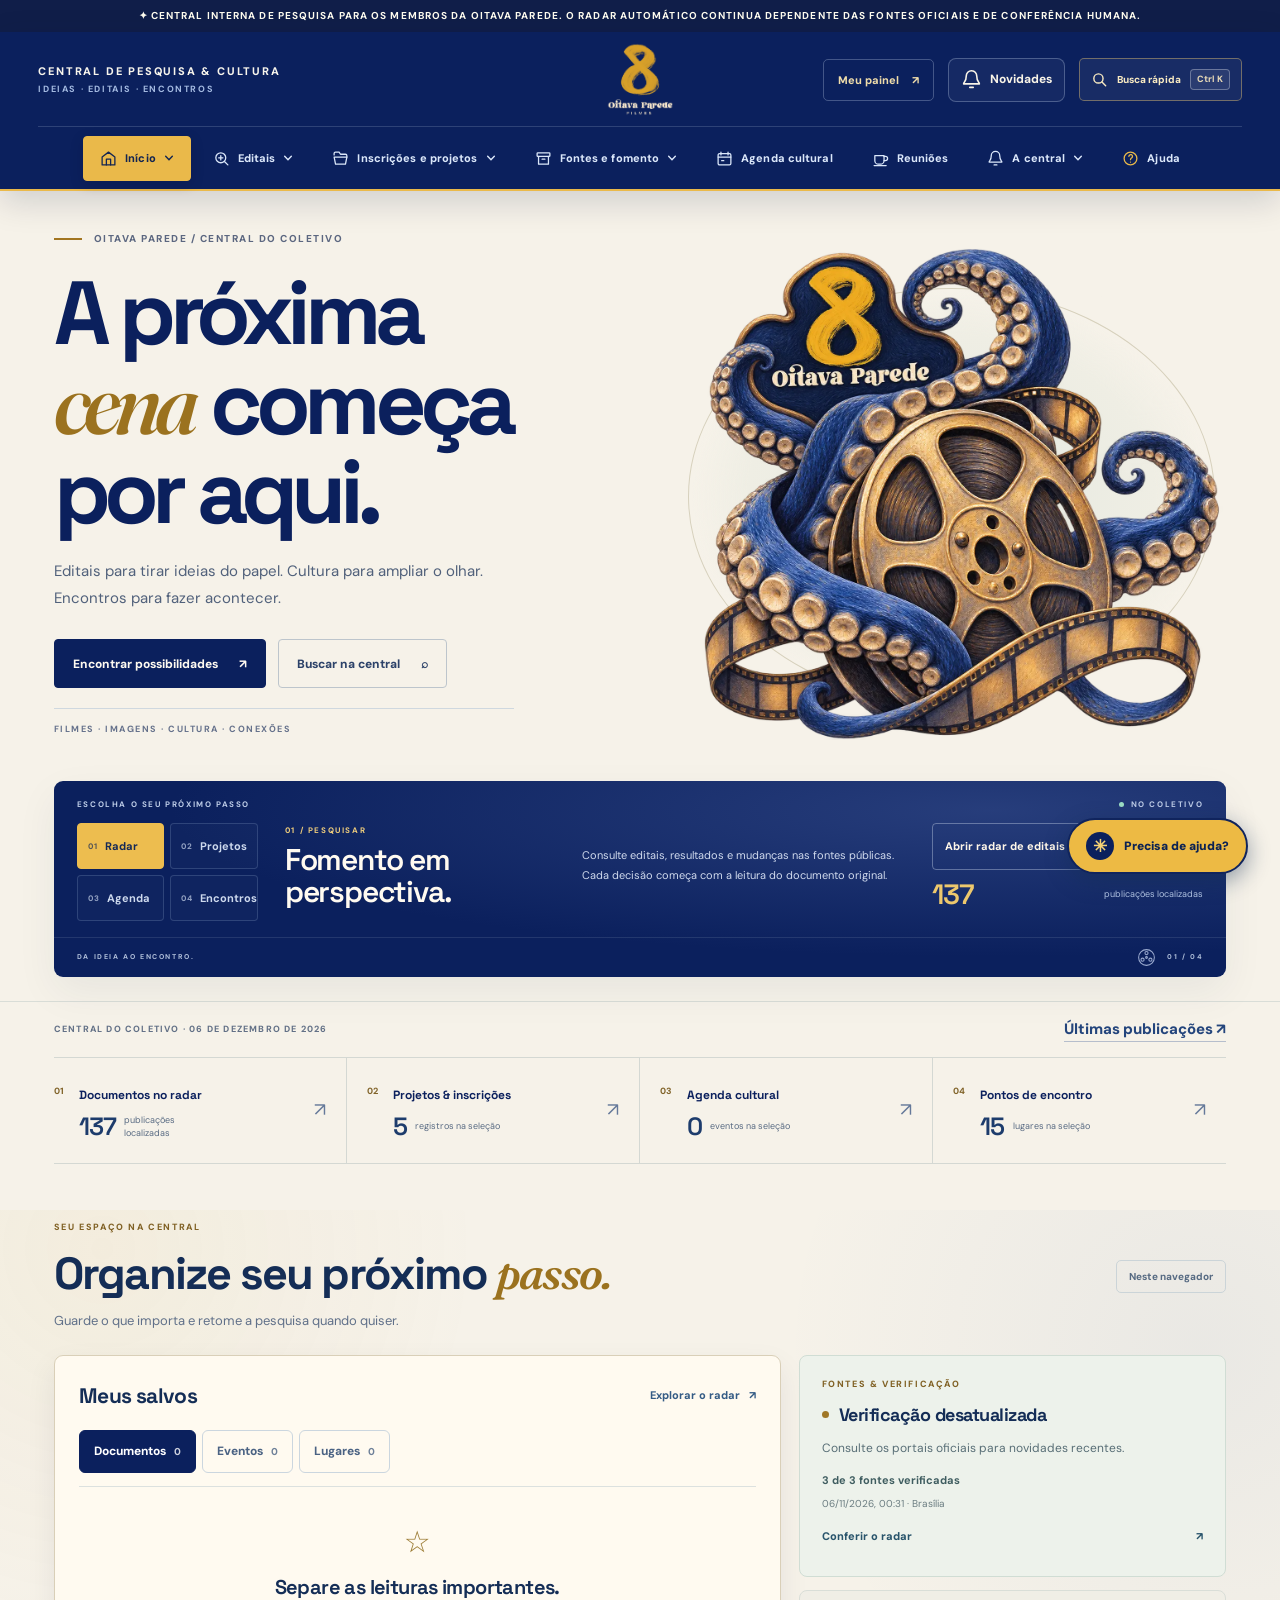
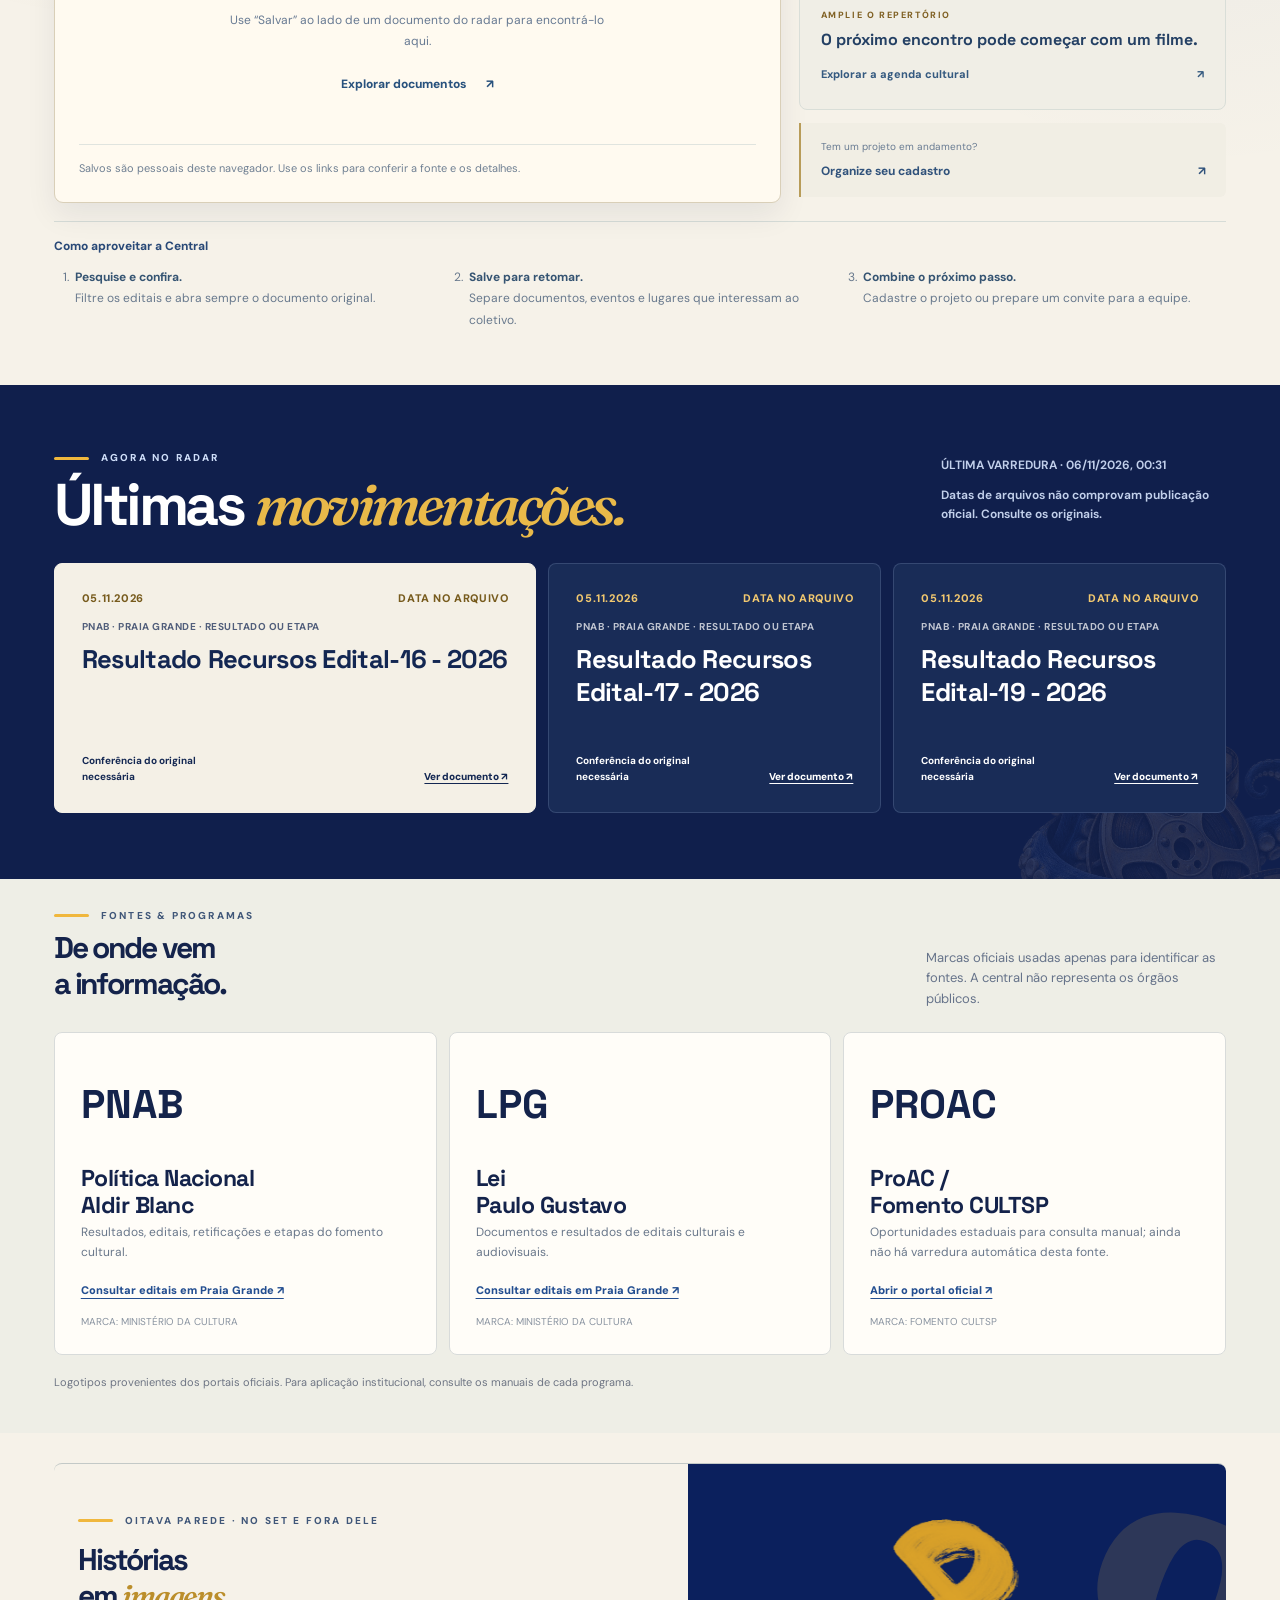
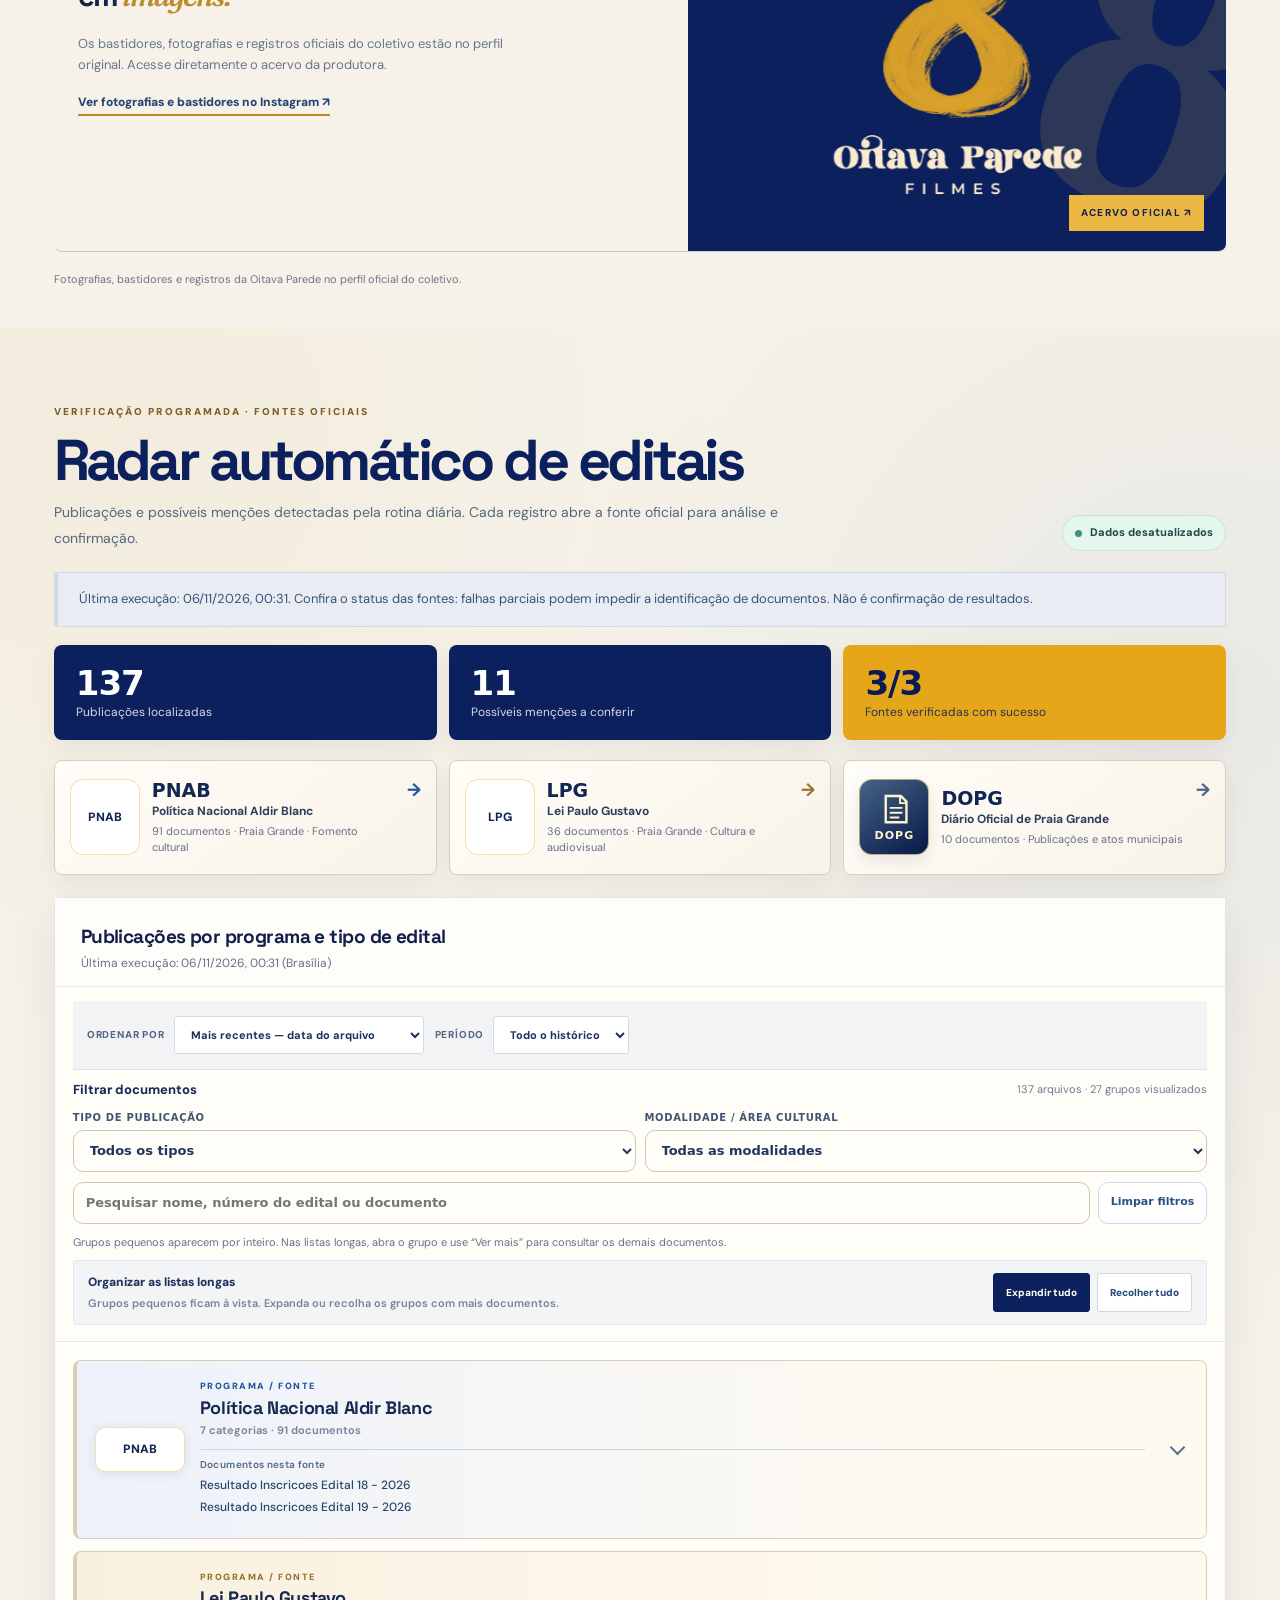
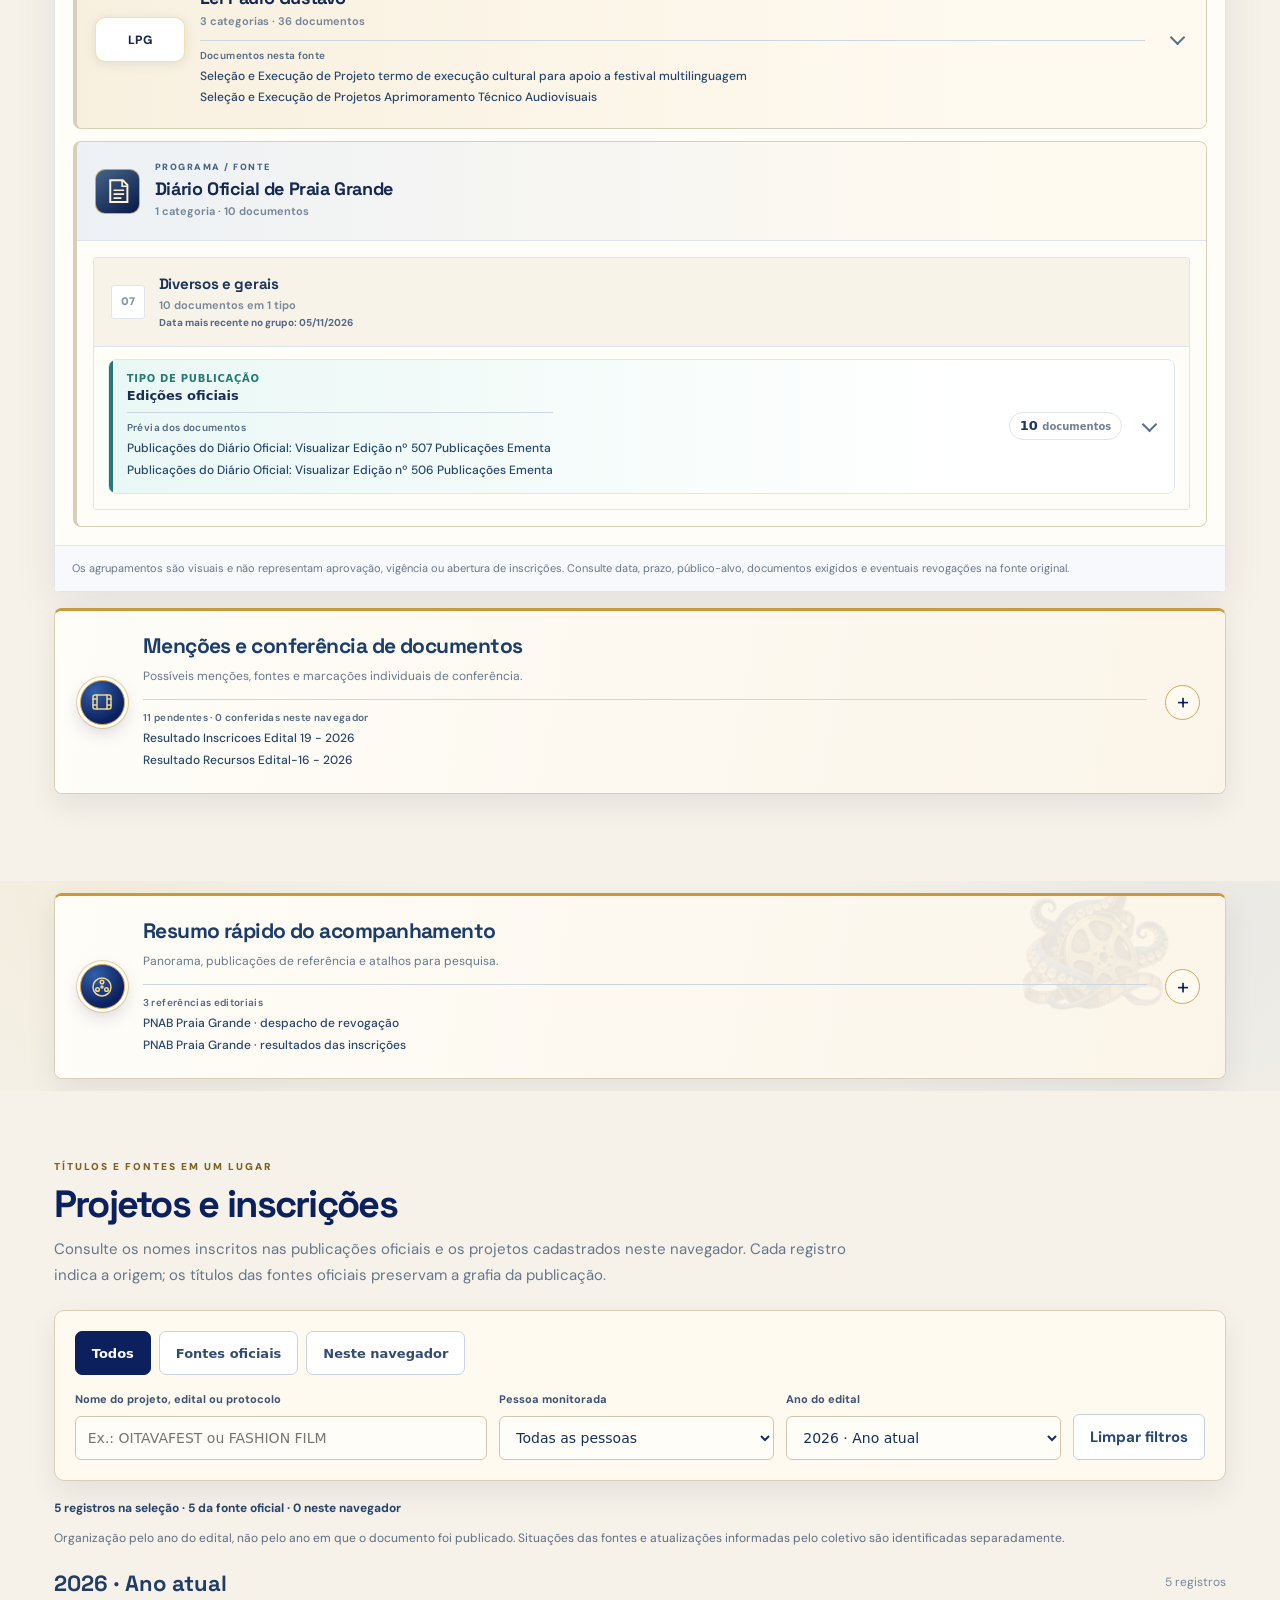
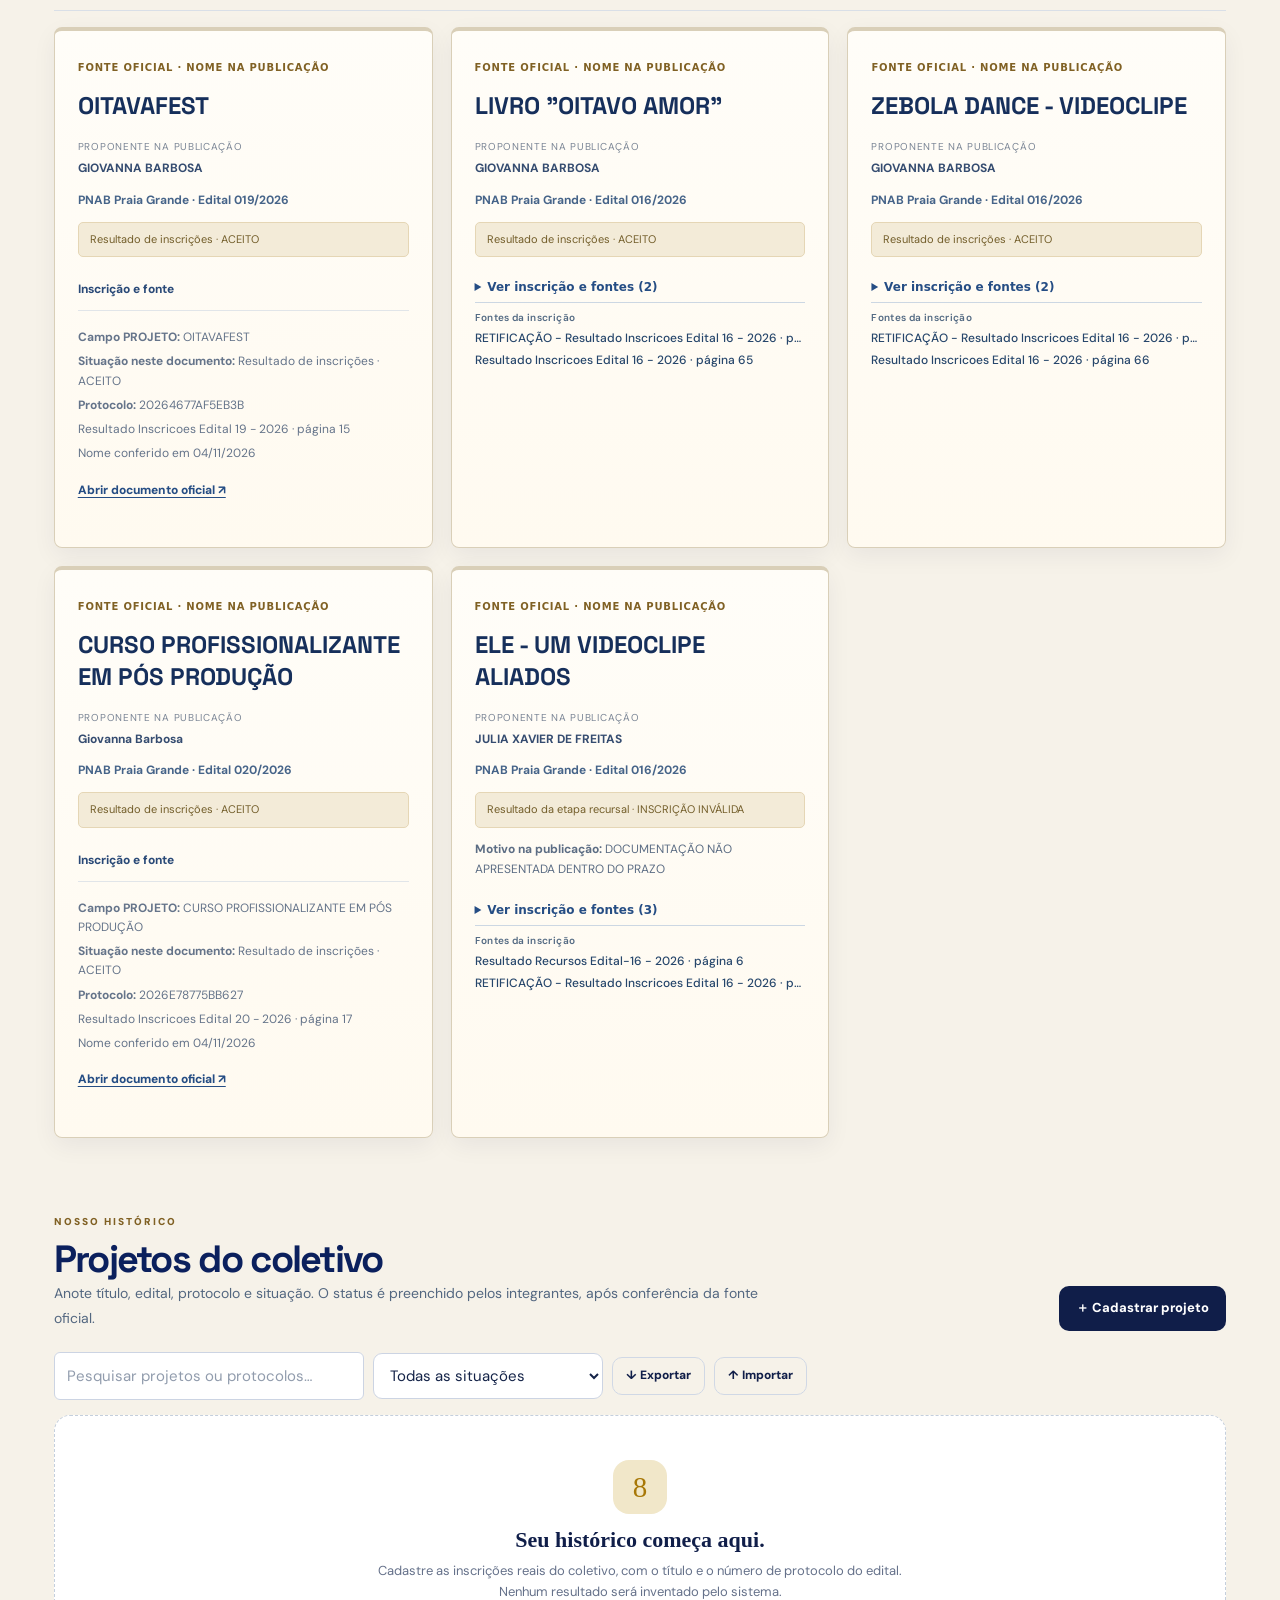
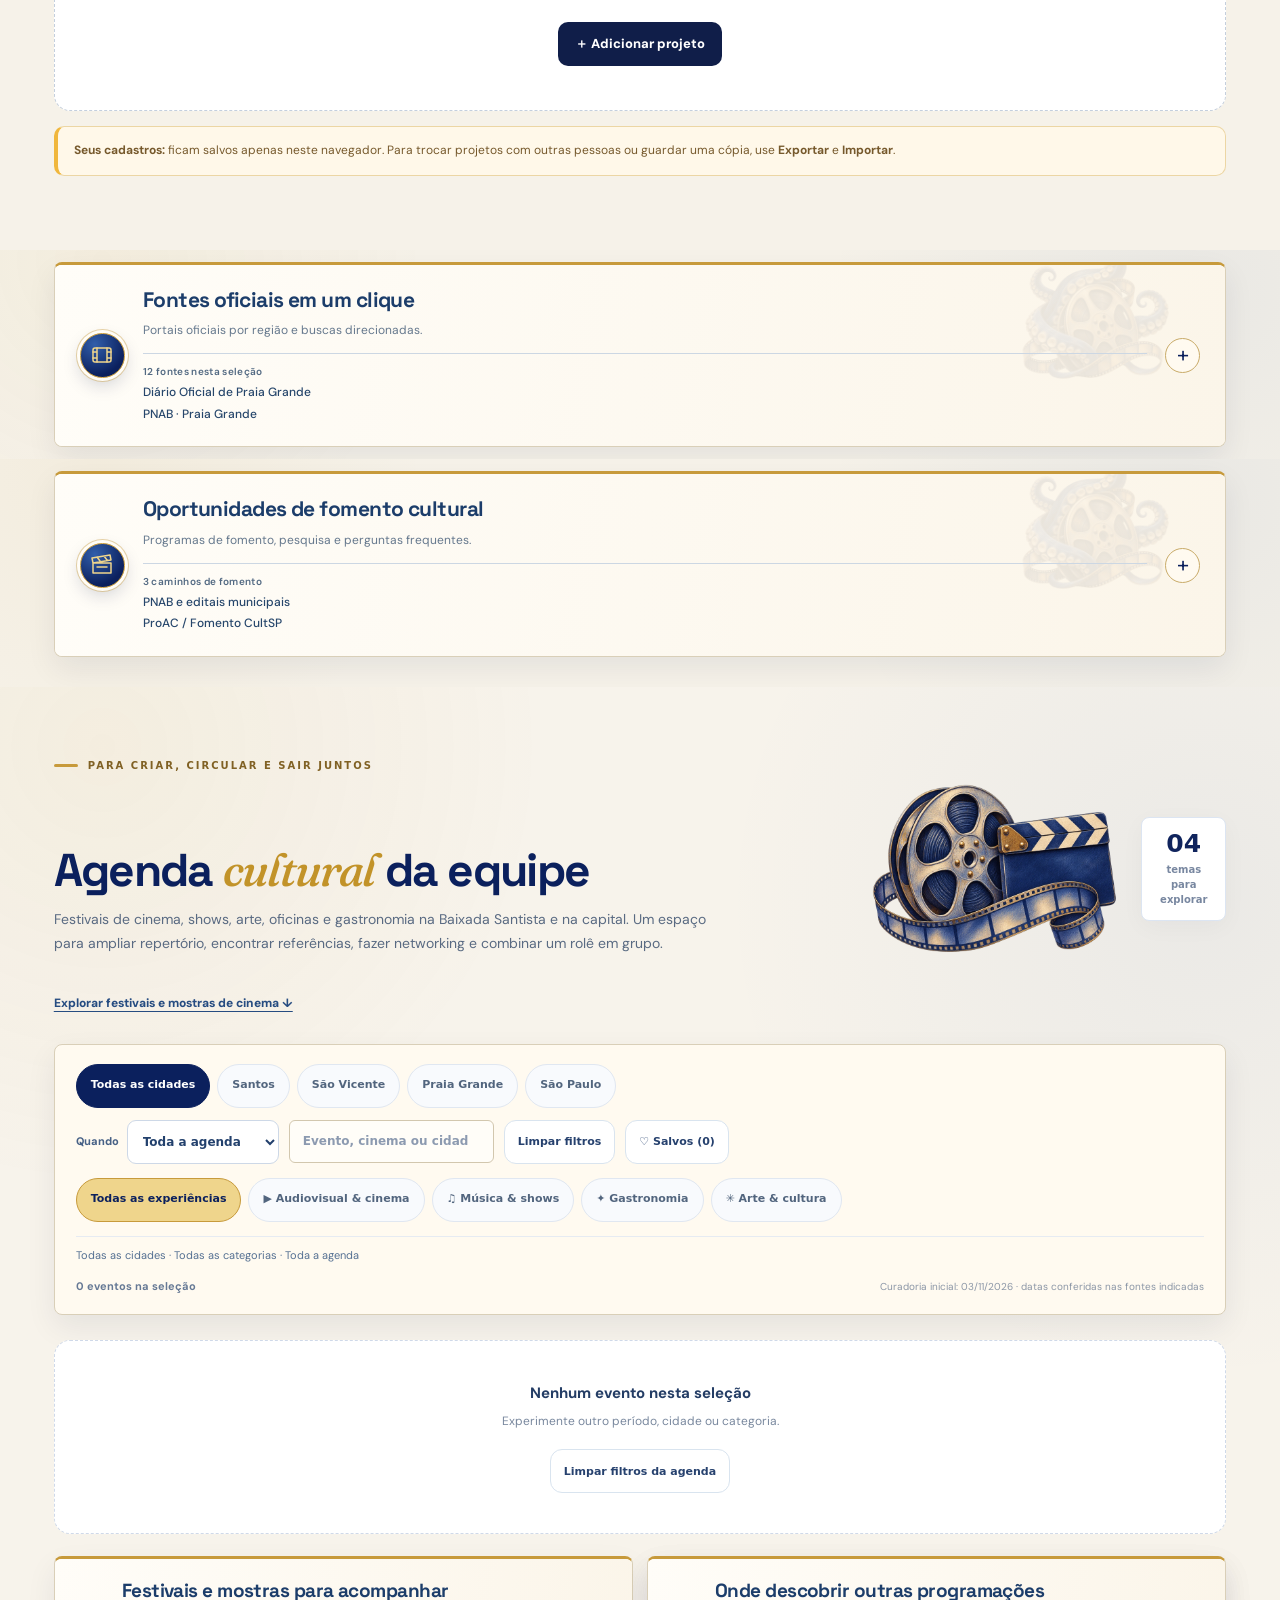
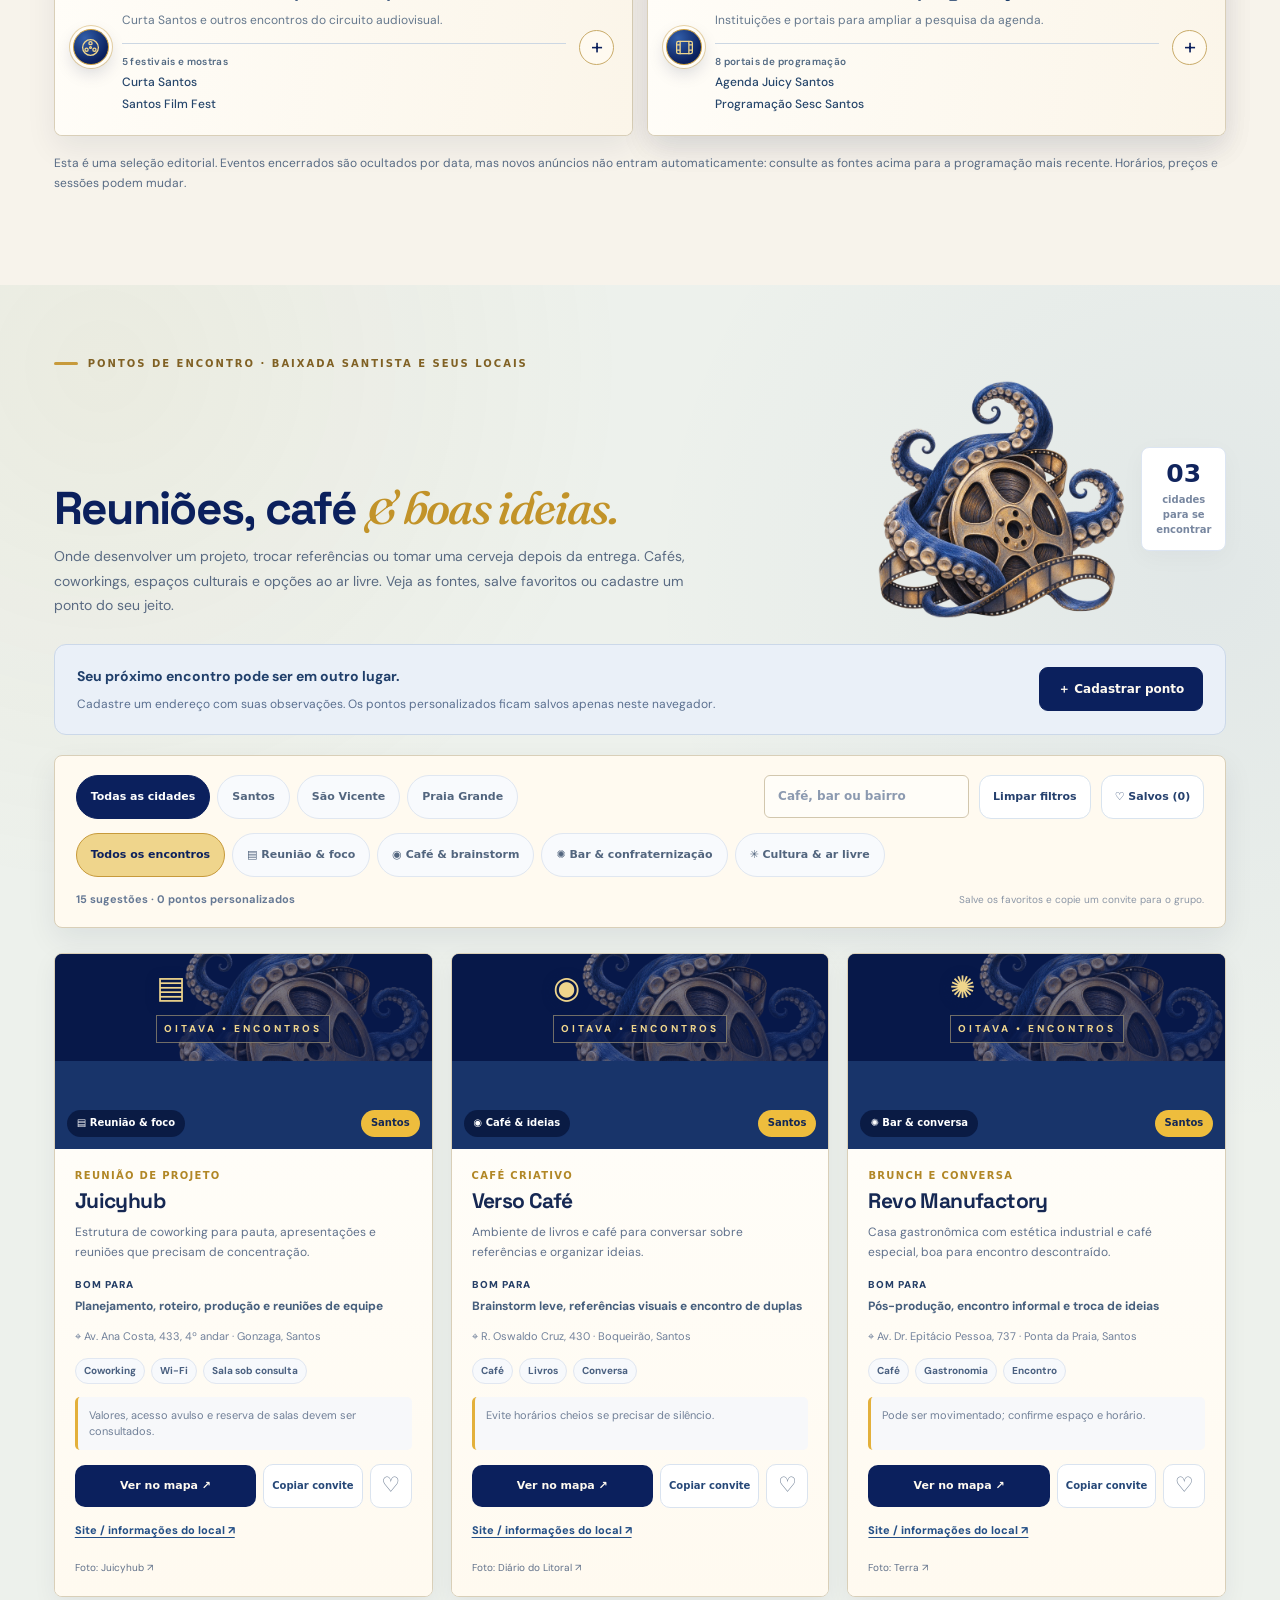
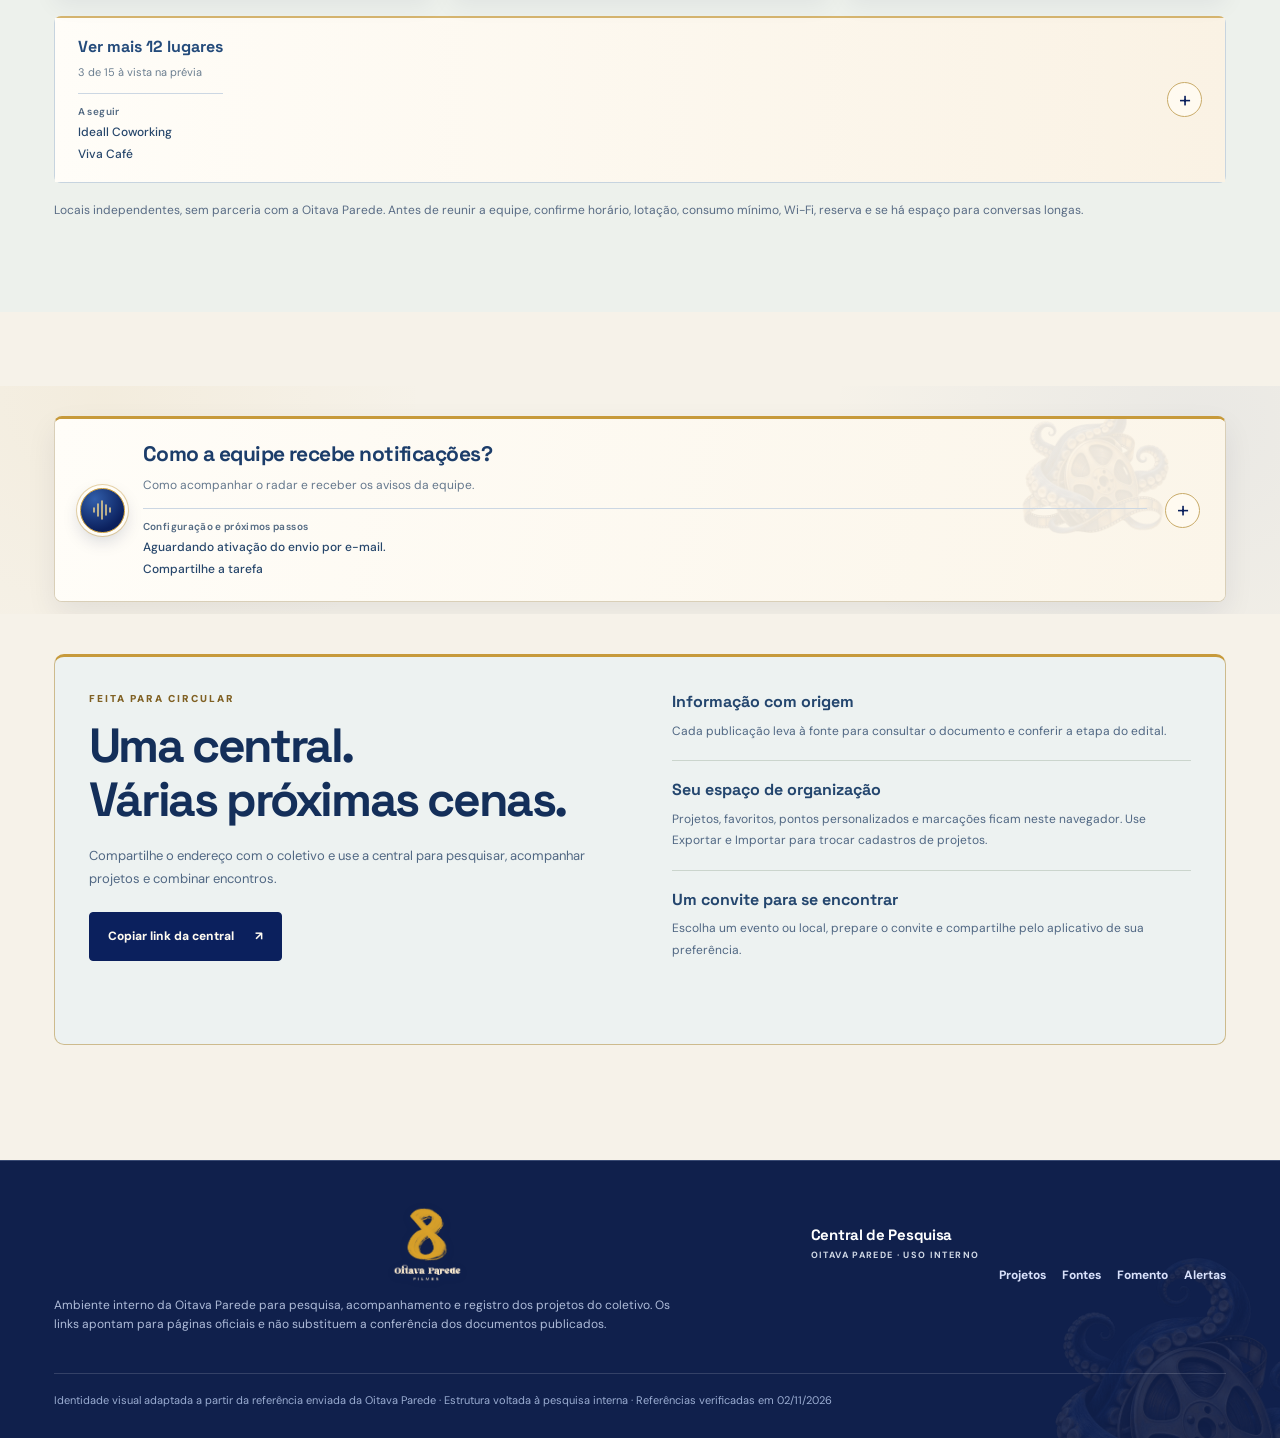
==== commit a687c6e5: "Atualizar sapinho e sincronizar arquivos vistos" ====
--- a/docs/index.html
+++ b/docs/index.html
@@ -239,7 +239,7 @@
 <footer class="site-footer"><div class="wrap"><div class="footer-grid"><div><div class="brand"><img class="brand-logo" src="./assets/oitava-logo-original.png" alt="Logo oficial Oitava Parede Filmes"/><span class="brand-copy"><span class="brand-name">Central de Pesquisa</span><span class="brand-sub">Oitava Parede · uso interno</span></span></div><p>Ambiente interno da Oitava Parede para pesquisa, acompanhamento e registro dos projetos do coletivo. Os links apontam para páginas oficiais e não substituem a conferência dos documentos publicados.</p></div><div class="footer-links"><a href="#projetos">Projetos</a><a href="#fontes">Fontes</a><a href="#oportunidades">Fomento</a><a href="#notificacoes">Alertas</a></div></div><div class="legal">Identidade visual adaptada a partir da referência enviada da Oitava Parede · Estrutura voltada à pesquisa interna · Referências verificadas em 02/11/2026</div></div></footer>
 <div class="modal-back" id="projectModal" role="presentation"><div class="modal" role="dialog" aria-modal="true" aria-labelledby="modalTitle"><div class="modal-header"><h3 id="modalTitle">Cadastrar projeto</h3><button class="modal-close" id="closeModal" type="button" aria-label="Fechar formulário">×</button></div><form id="projectForm"><input type="hidden" id="projectId"/><div class="form-grid"><label class="full">Título oficial do projeto *<input class="input" id="pTitle" maxlength="180" required placeholder="Título exatamente como inscrito no edital"/></label><label>Responsável / proponente<input class="input" id="pProponent" maxlength="150" placeholder="Nome completo ou coletivo"/></label><label>Programa / edital<input class="input" id="pProgram" maxlength="130" placeholder="Ex.: PNAB PG · Edital 18/2026"/></label><label>Ano do edital<input class="input" id="pYear" type="number" min="1900" max="2100" step="1" inputmode="numeric" placeholder="Ex.: 2026"/></label><label>Número de protocolo<input class="input" id="pProtocol" maxlength="90" placeholder="Se houver"/></label><label>Situação registrada por vocês<select id="pStatus" class="select"><option value="aguardando">Aguardando resultado</option><option value="inscrito">Inscrito</option><option value="habilitado">Habilitado</option><option value="classificado">Classificado</option><option value="contemplado">Contemplado</option><option value="nao-contemplado">Não contemplado</option><option value="indeferido">Indeferido</option><option value="recurso">Em recurso</option><option value="revogado">Afetado por revogação</option></select></label><label class="full">Link da publicação oficial (opcional)<input class="input" id="pUrl" type="url" placeholder="https://…"/></label><label class="full">Observações<textarea class="textarea" id="pNotes" rows="3" maxlength="1500" placeholder="Ex.: consultar resultado final, apresentar recurso até a data publicada…"></textarea></label></div><div class="modal-actions"><button type="button" class="button outline" id="cancelModal">Cancelar</button><button type="submit" class="button blue">Salvar projeto</button></div></form></div></div>
 <div class="toast" id="toast" role="status" aria-live="polite" role="status" aria-live="polite"></div>
-<script src="./assets/radar-organizado.js?v=20261104-sino"></script>
+<script src="./assets/radar-organizado.js?v=20261106-vistos"></script>
 <script src="./assets/assistente-revisoes.js?v=20261104-sino"></script>
 <script>
 (()=>{'use strict';
@@ -362,7 +362,7 @@
 <script src="./assets/editorial.js?v=20261104-central"></script>
 <script src="./assets/navegacao.js?v=20261104-tentaculos"></script>
 <script src="./assets/navegacao-extras.js?v=20261104-tentaculos"></script>
-<script src="./assets/sapinho.js?v=20261106-cinema" defer></script>
+<script src="./assets/sapinho.js?v=20261106-pictorico" defer></script>
 <script src="./assets/aprovacoes.js?v=20261104-sino" defer></script>
 <script src="./assets/catalogo-projetos.js?v=20261104-tentaculos" defer></script>
 <script src="./assets/experiencia.js" defer></script>
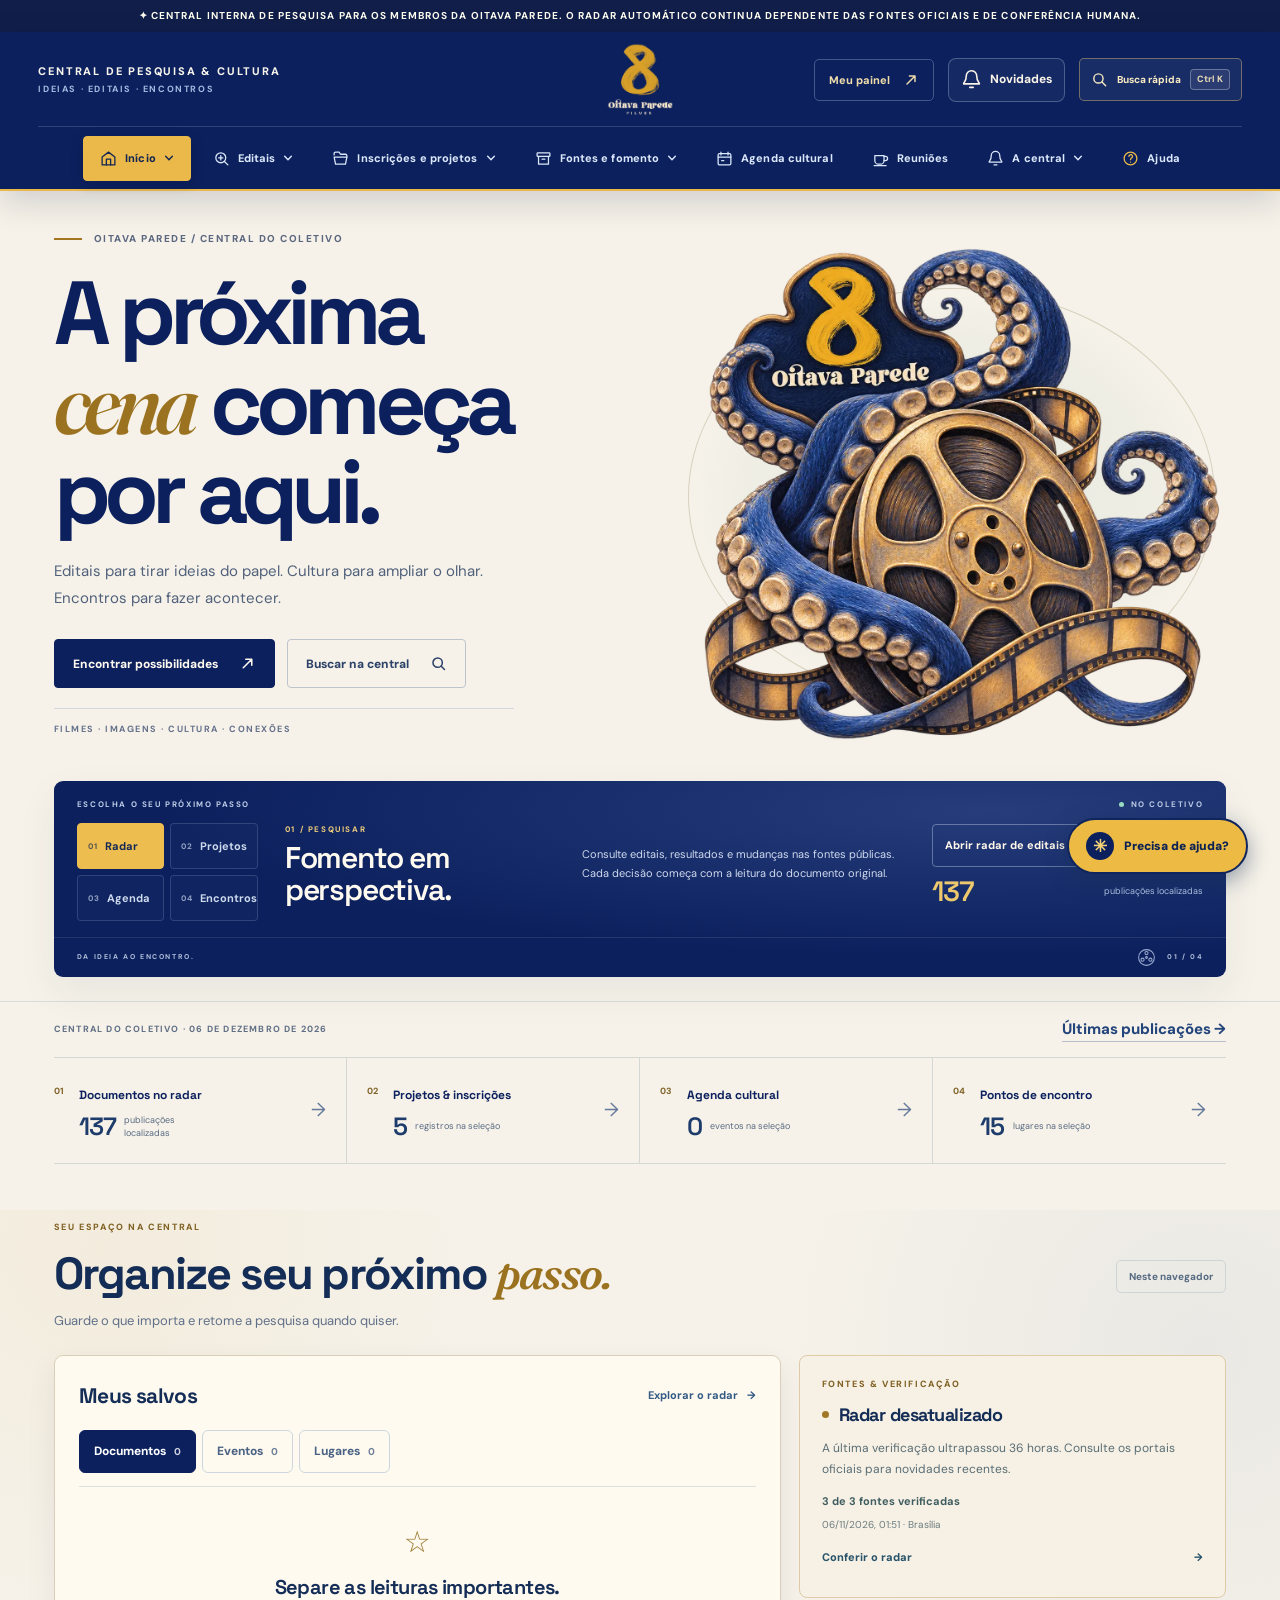
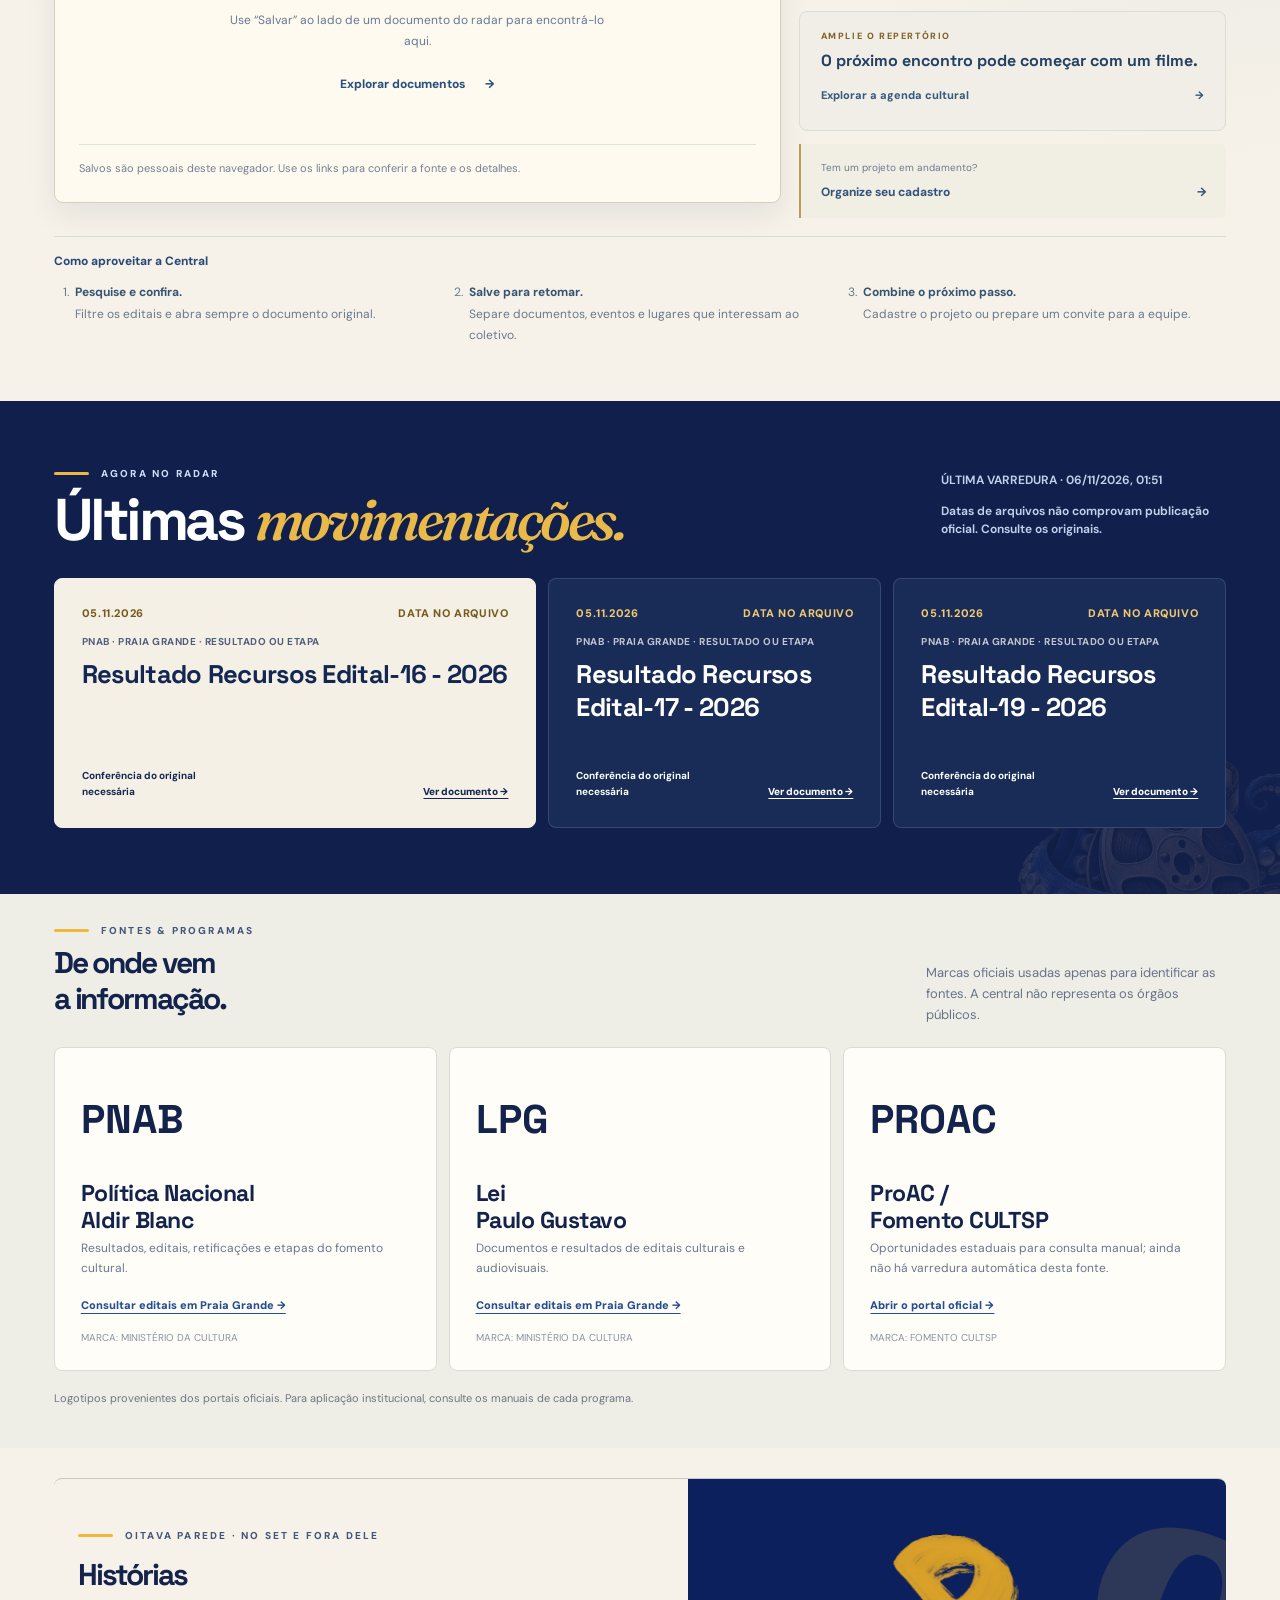
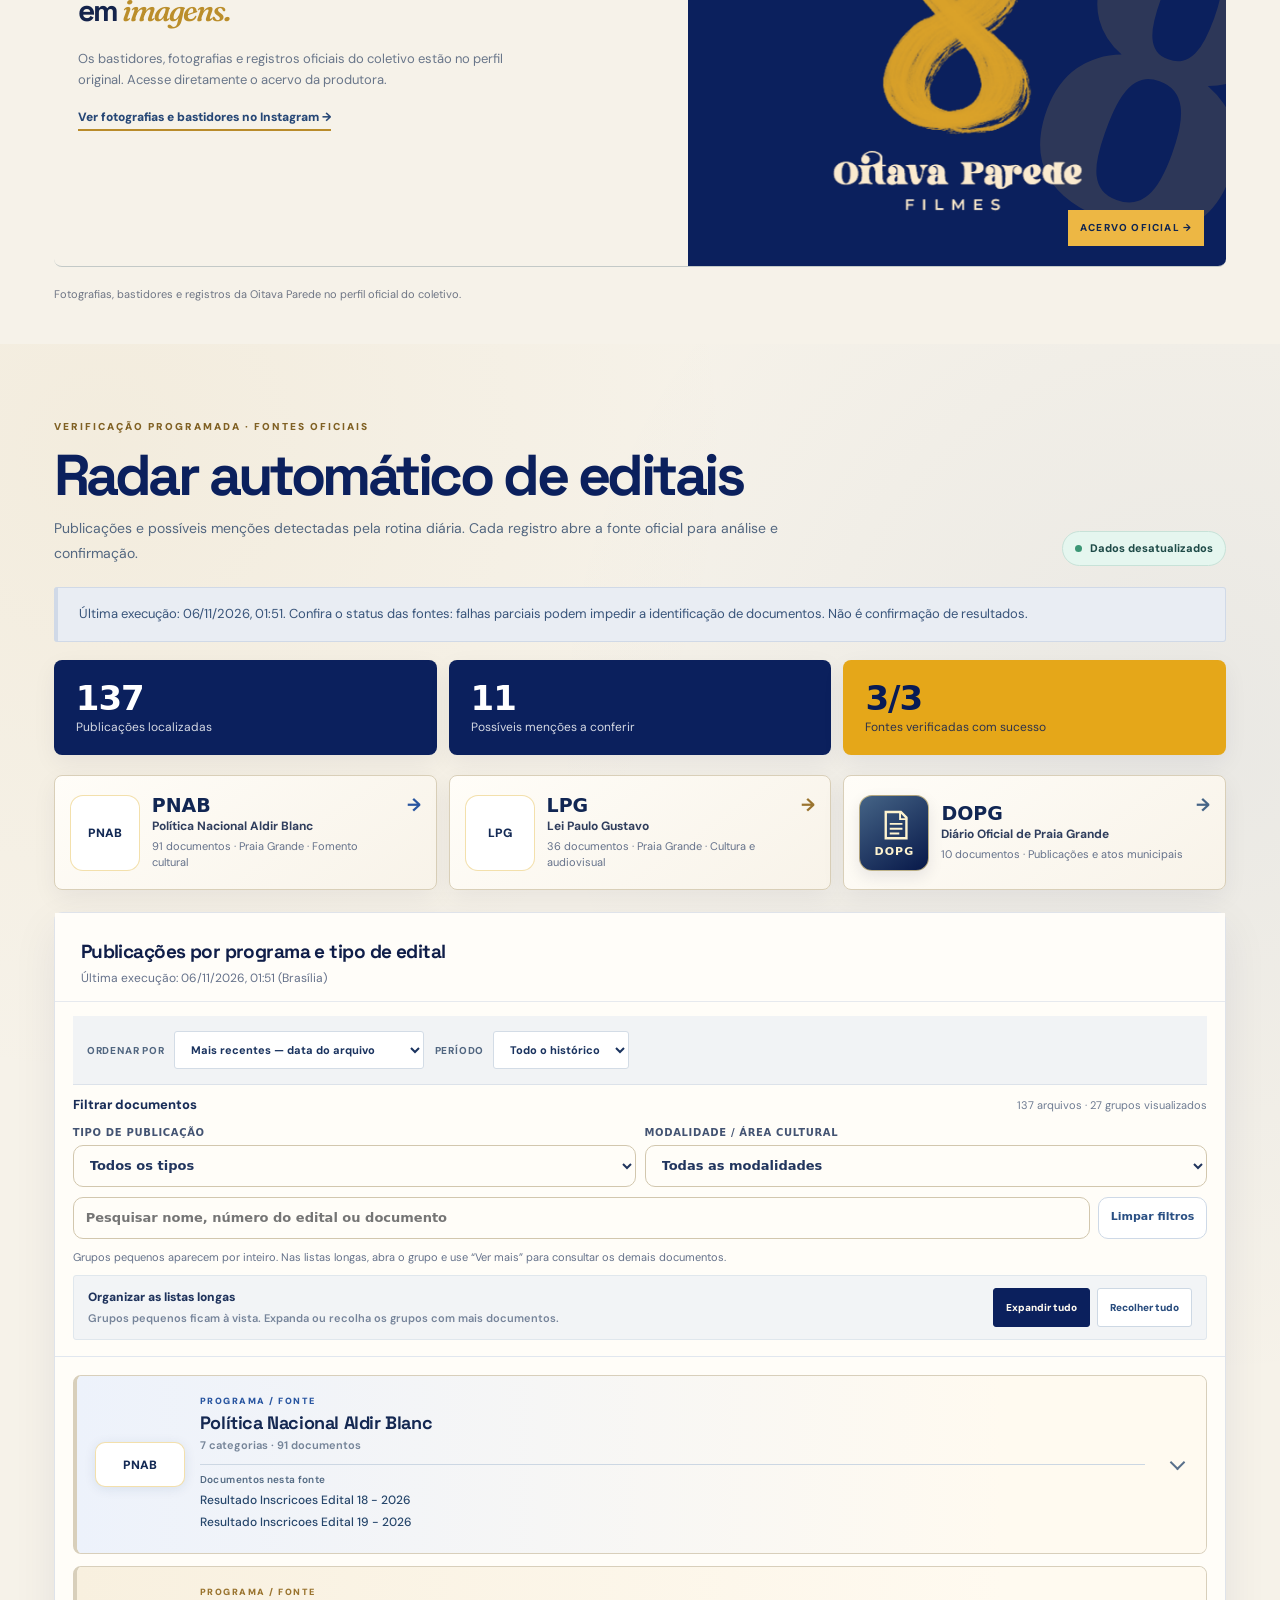
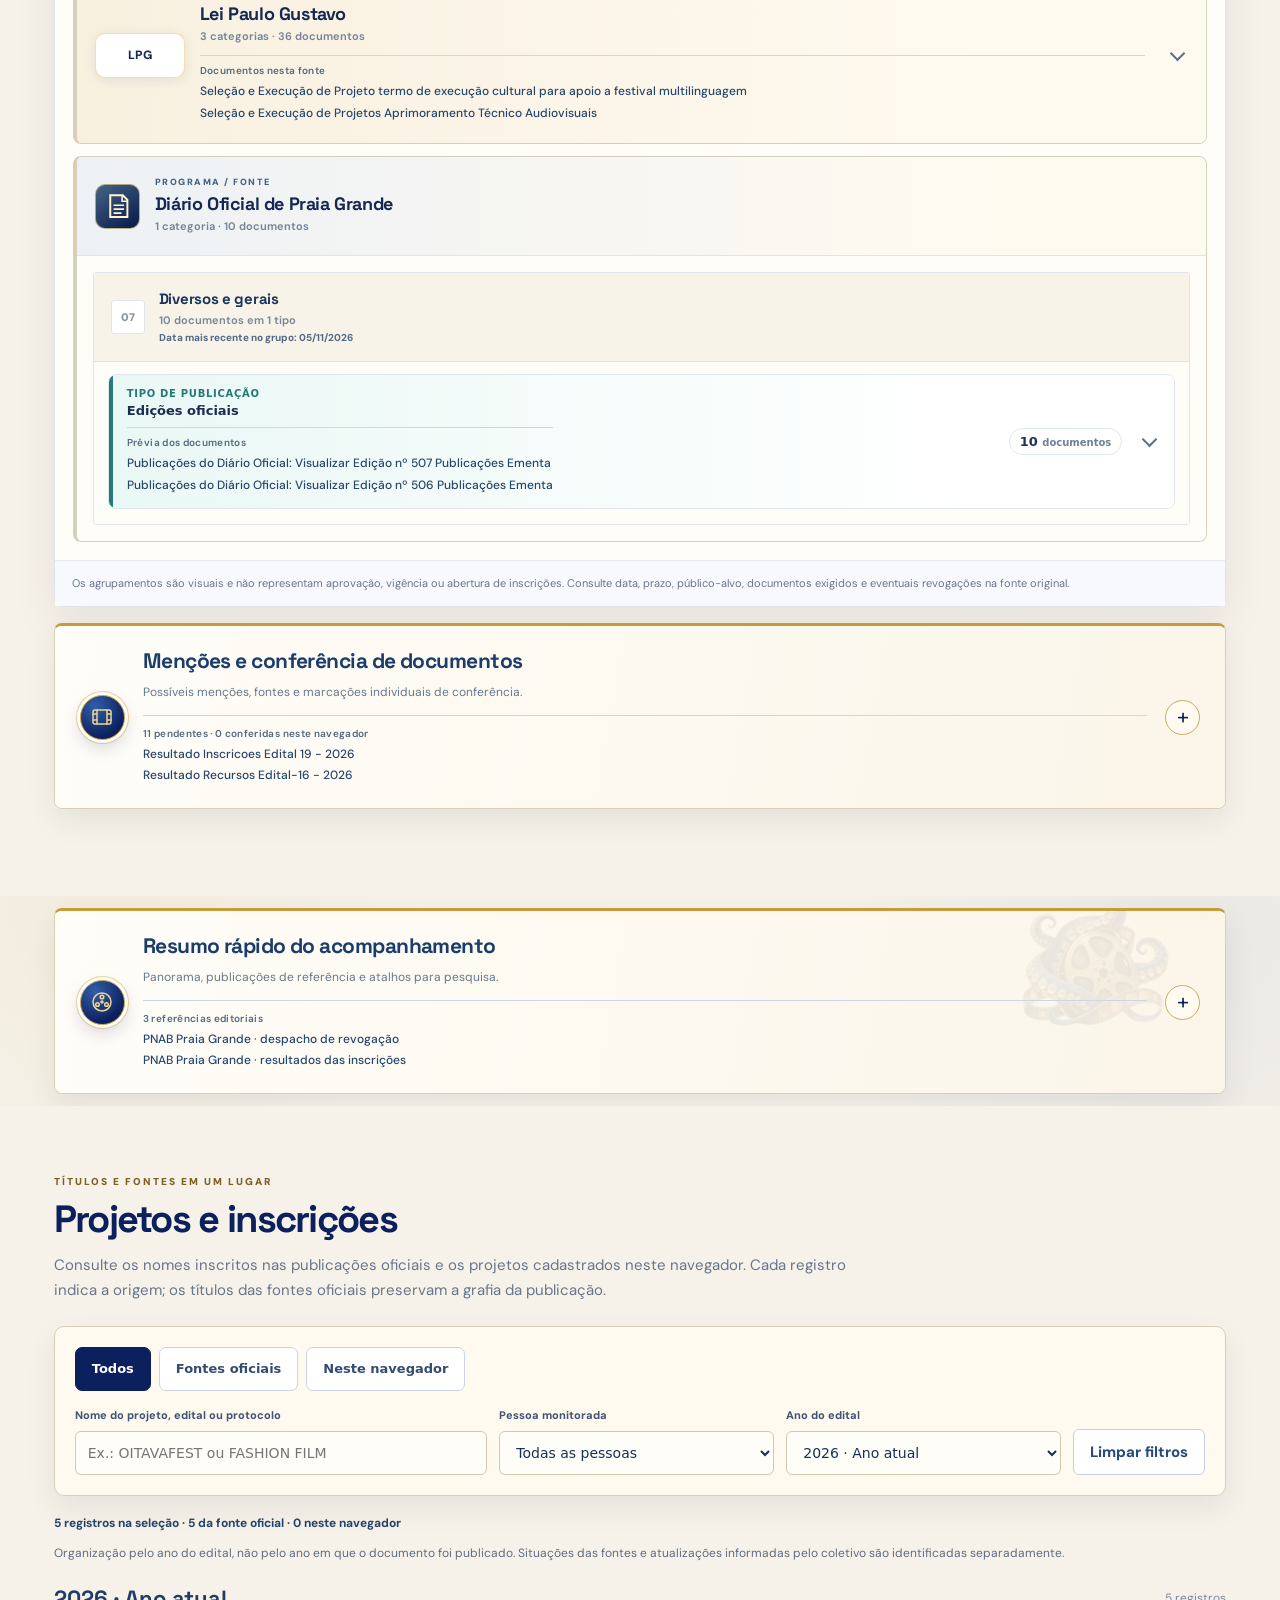
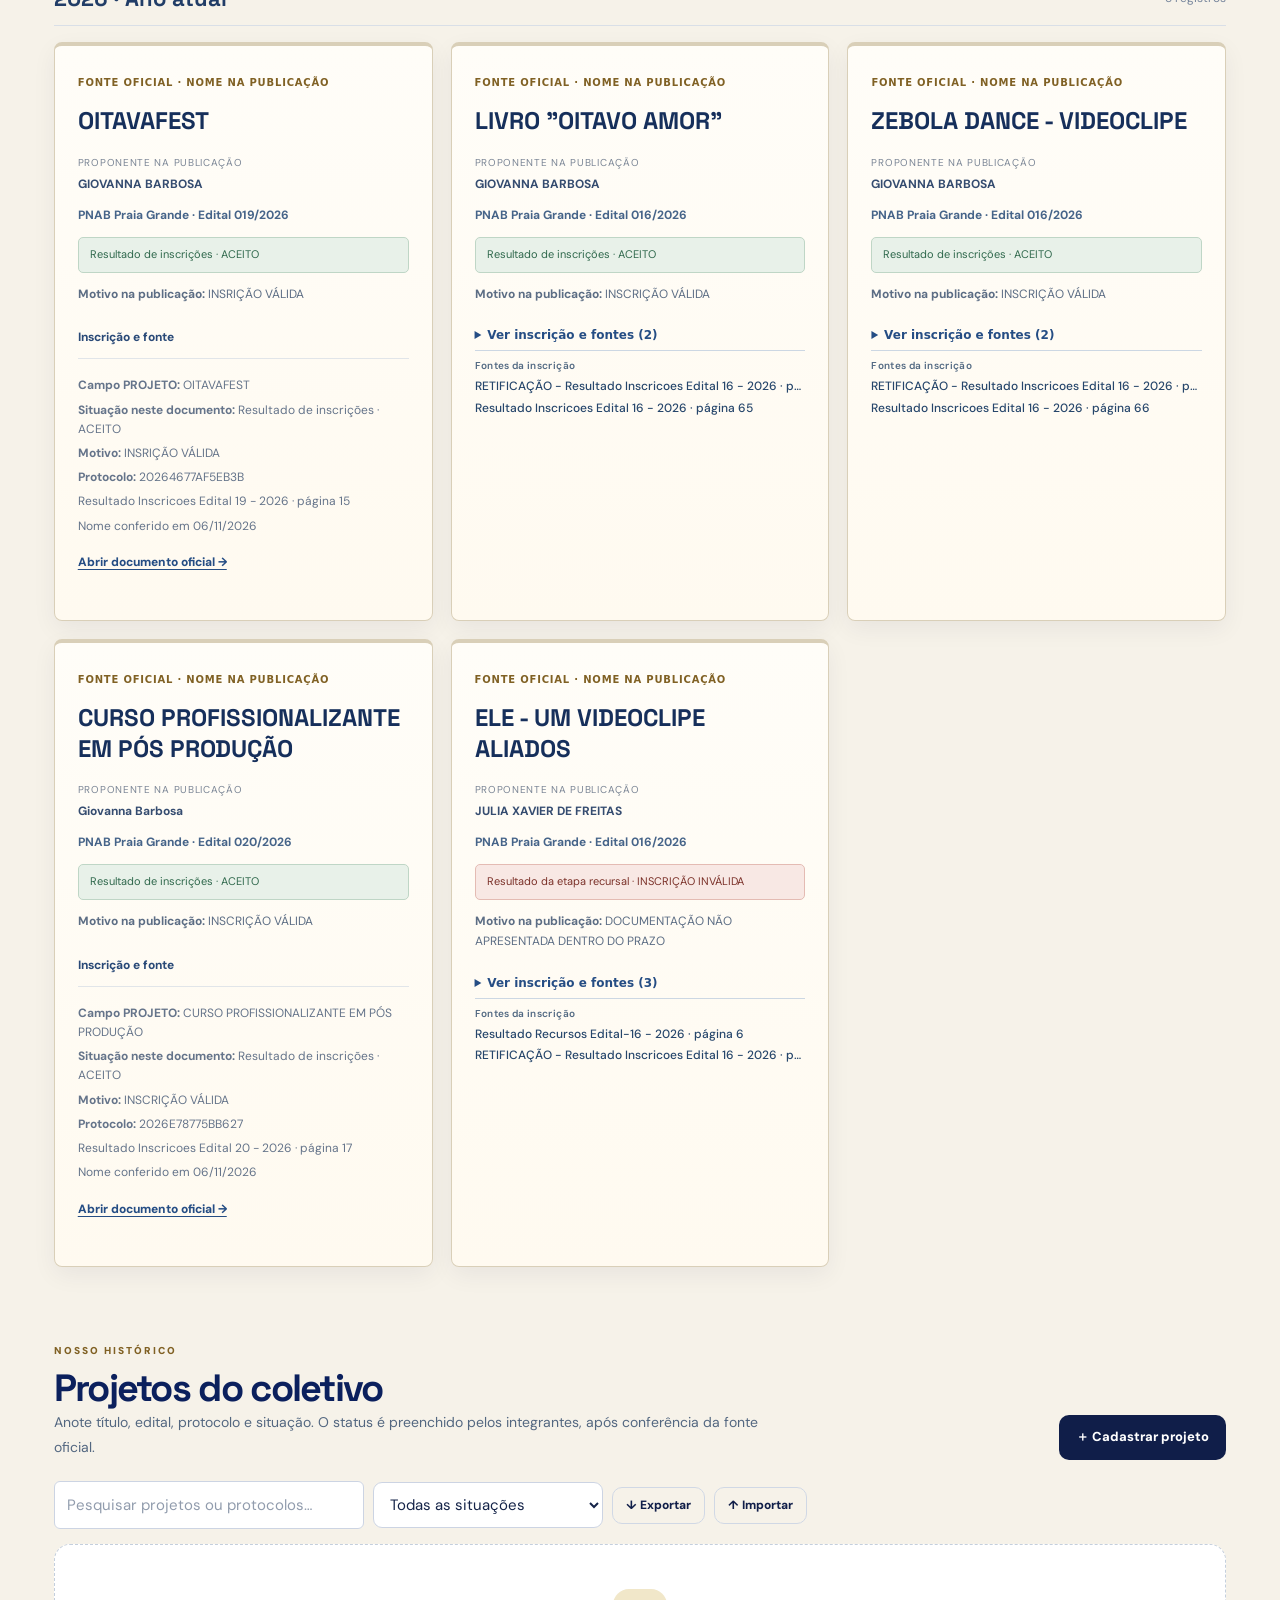
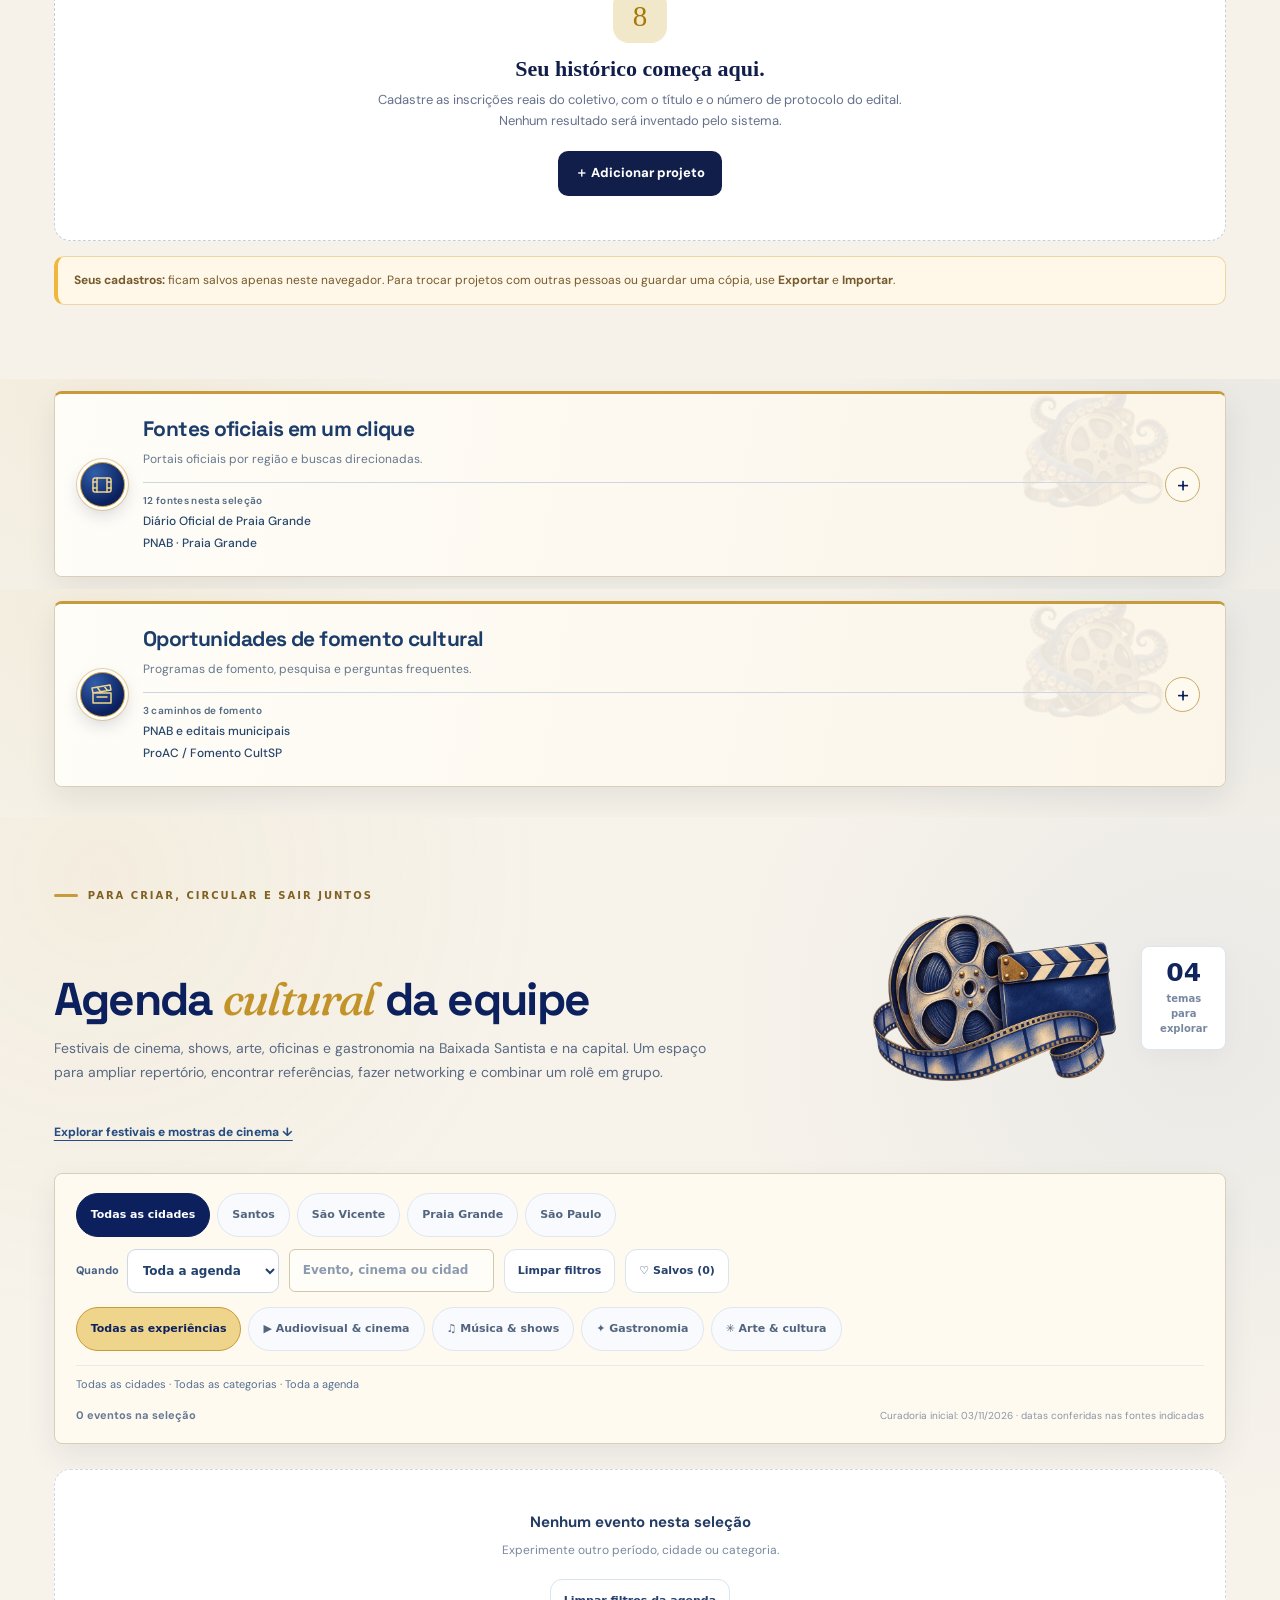
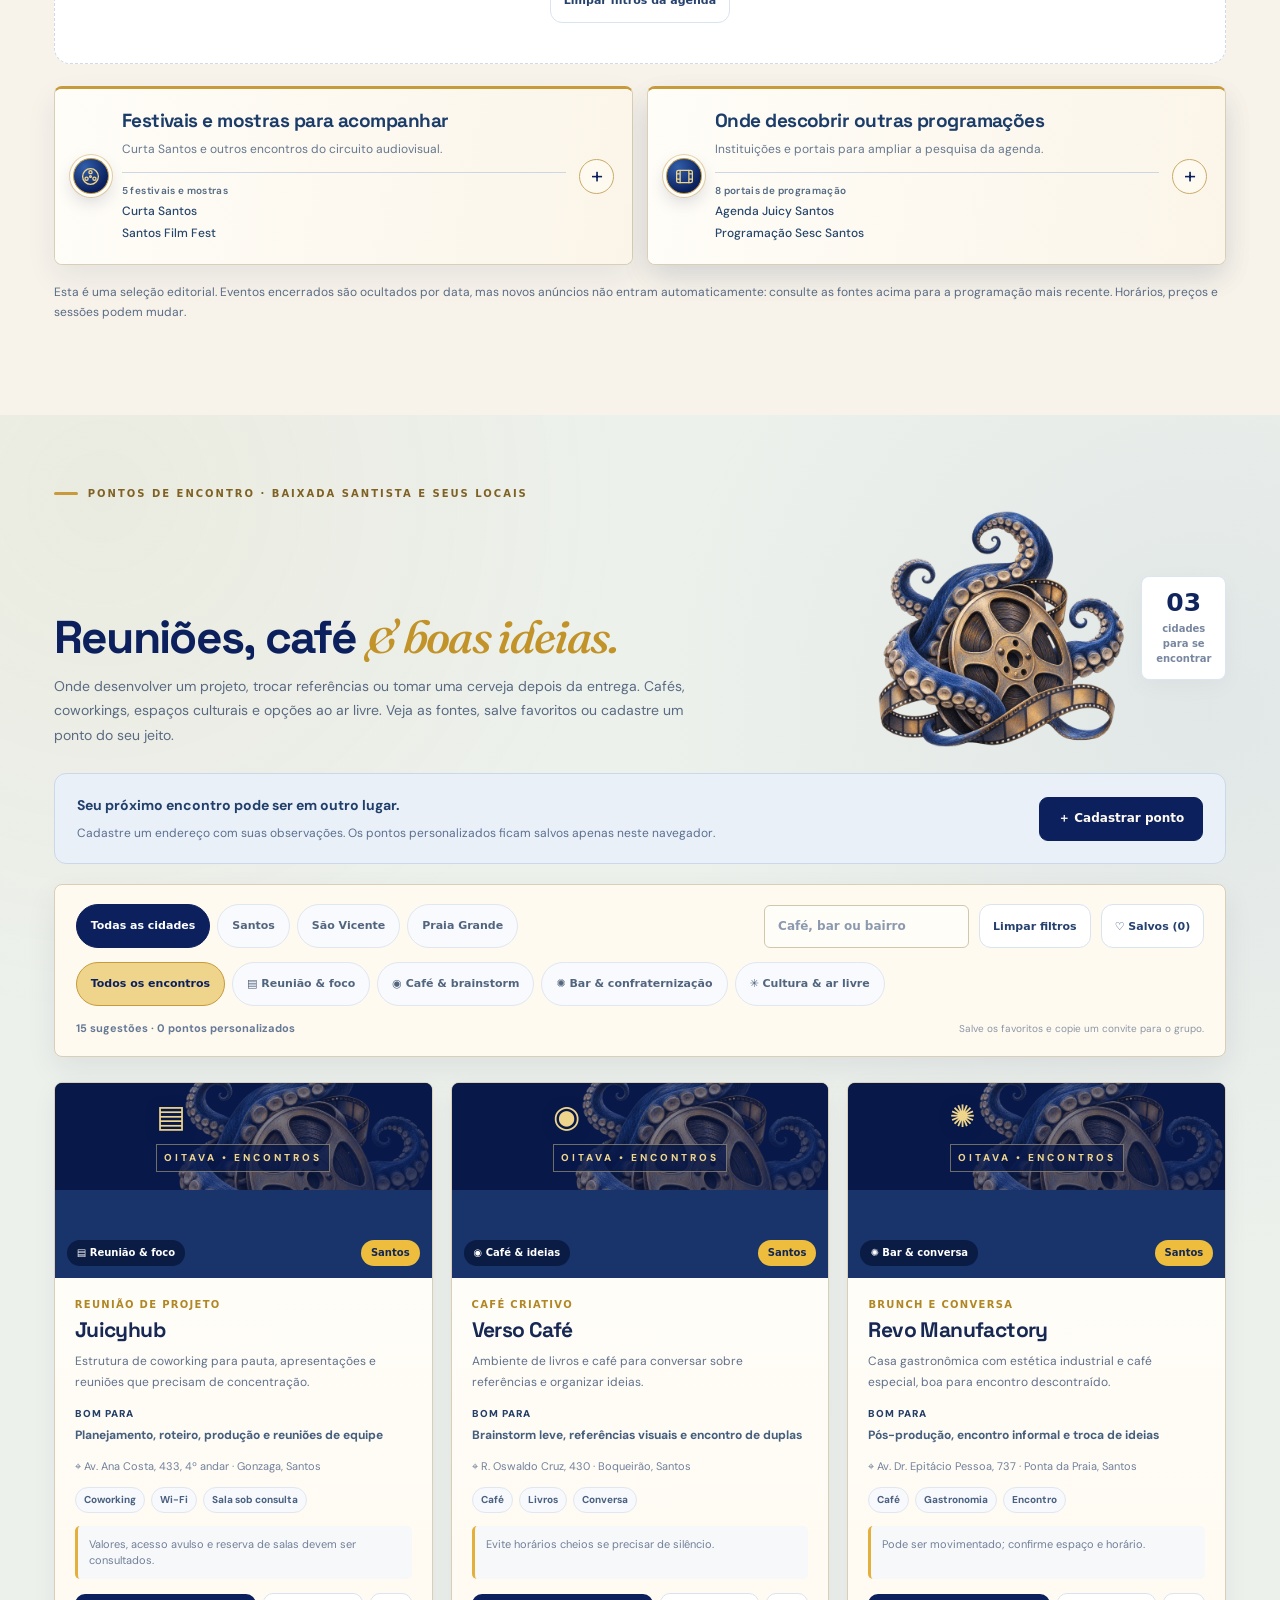
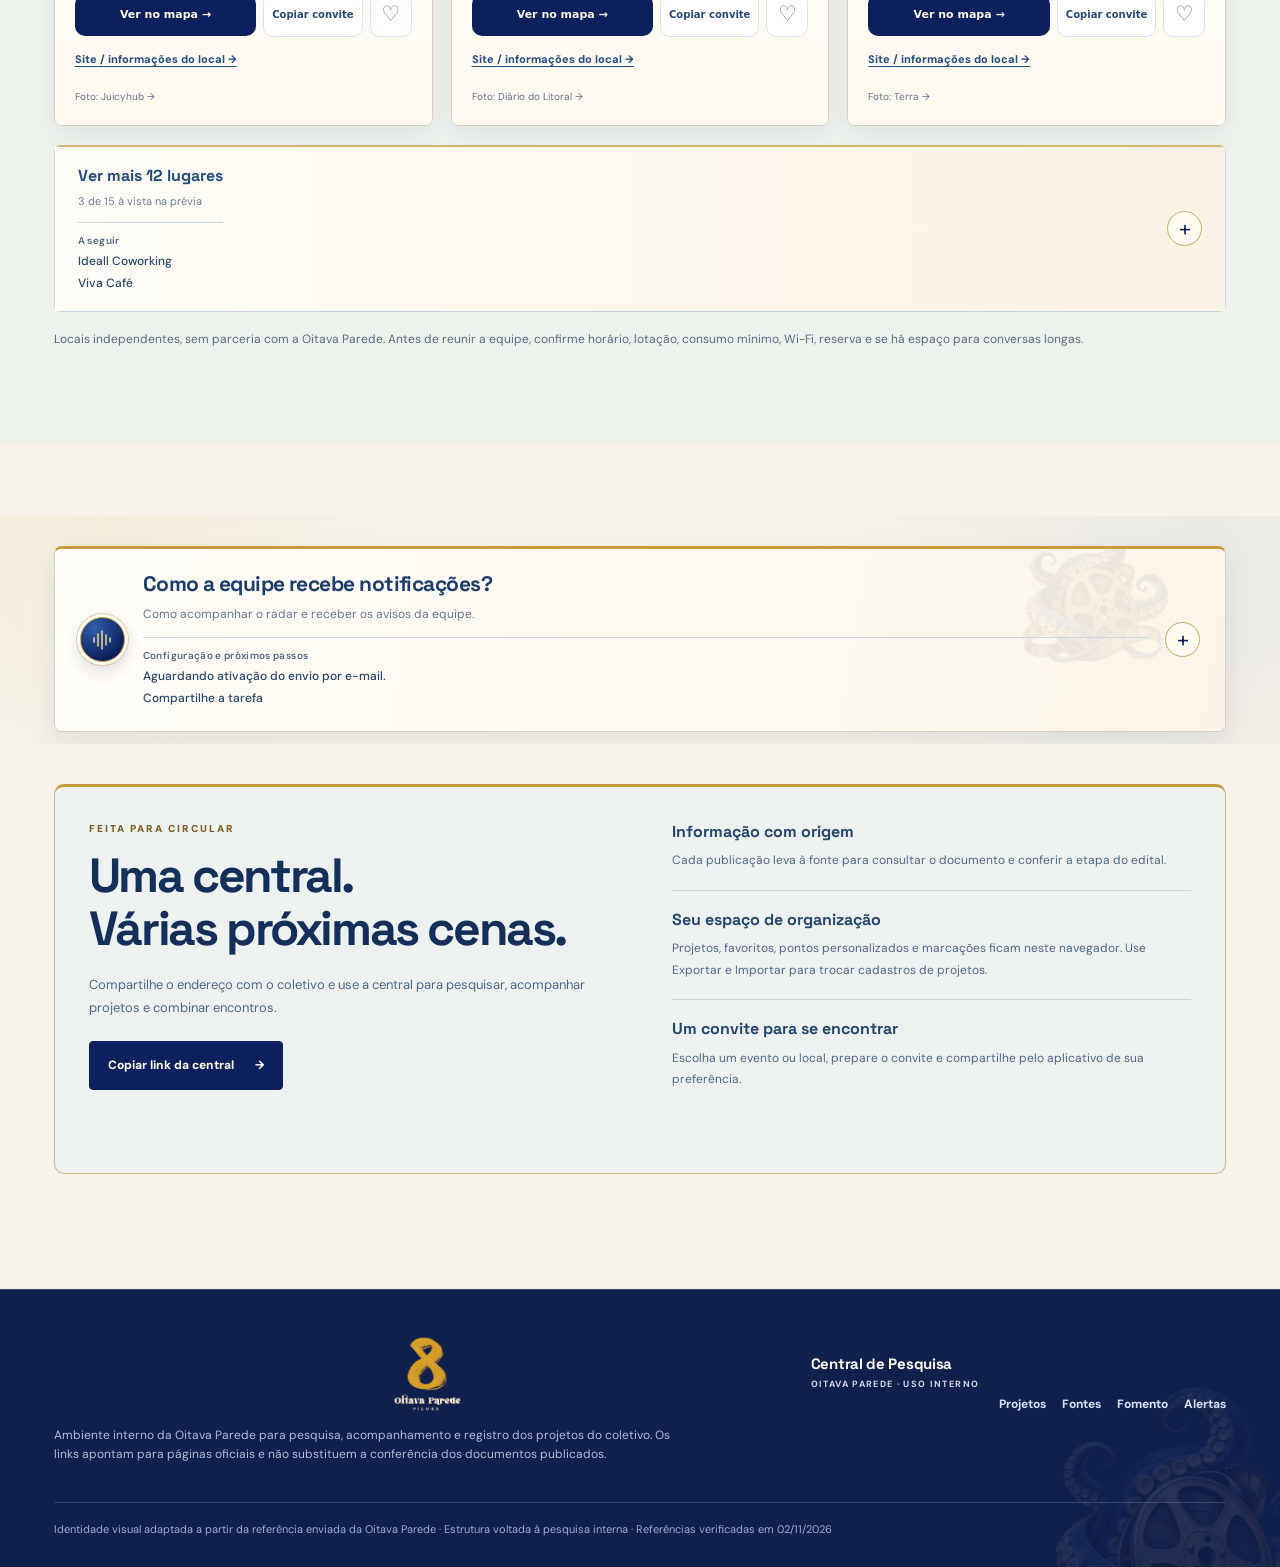
==== commit 9eac7593: "Revisar confiabilidade e acabamento do site" ====
--- a/docs/index.html
+++ b/docs/index.html
@@ -122,10 +122,10 @@
 <link rel="stylesheet" href="./assets/navegacao-extras.css"/>
 <link rel="stylesheet" href="./assets/sapinho.css?v=20261106-cinema"/>
 <link rel="stylesheet" href="./assets/aprovacoes.css"/>
-<link rel="stylesheet" href="./assets/catalogo-projetos.css"/>
-<link rel="stylesheet" href="./assets/experiencia.css"/>
+<link rel="stylesheet" href="./assets/catalogo-projetos.css?v=20261107-review"/>
+<link rel="stylesheet" href="./assets/experiencia.css?v=20261107-review"/>
 <link rel="stylesheet" href="./assets/mobile.css?v=20261104-central"/>
-<link rel="stylesheet" href="./assets/central.css?v=20261104-central"/>
+<link rel="stylesheet" href="./assets/central.css?v=20261107-review"/>
 <link rel="preload" as="image" href="./assets/tentaculos-cinema-marca.webp" fetchpriority="high"/>
 <link rel="stylesheet" href="./assets/direcao-visual.css?v=20261104-ilustracoes"/>
 <link rel="stylesheet" href="./assets/previas.css?v=20261104-previas"/>
@@ -142,18 +142,18 @@
 <div class="op-header-masthead">
 <div class="op-masthead-context"><span class="op-masthead-line">CENTRAL DE PESQUISA & CULTURA</span><small>IDEIAS · EDITAIS · ENCONTROS</small></div>
 <a class="brand" href="#inicio-editorial" aria-label="Oitava Parede - início"><img class="brand-logo" src="./assets/oitava-logo-original.png" alt="Logo oficial Oitava Parede Filmes"/><span class="brand-copy"><span class="brand-name">Central de Pesquisa</span><span class="brand-sub">Oitava Parede · uso interno</span></span></a>
-<div class="op-masthead-tools"><a href="#meu-painel" class="op-painel-shortcut">Meu painel <span aria-hidden="true">↗</span></a>
+<div class="op-masthead-tools"><a href="#meu-painel" class="op-painel-shortcut">Meu painel <svg class="op-shortcut-icon" viewBox="0 0 20 20" fill="none" stroke="currentColor" stroke-width="1.8" stroke-linecap="round" stroke-linejoin="round" aria-hidden="true" focusable="false"><path d="M5 15 15 5M8 5h7v7"/></svg></a>
 <button class="hamburger op-mobile-toggle" aria-label="Abrir menu de navegação" aria-controls="nav" aria-expanded="false" id="menuButton" type="button"><span class="op-mobile-lines" aria-hidden="true"><i></i><i></i><i></i></span><span class="op-mobile-toggle-label">Menu</span></button></div>
 </div><nav class="nav op-nav-v2" id="nav" aria-label="Navegação principal"><div class="op-nav-inner">
-<div class="op-nav-drop op-nav-item" data-nav-menu="inicio"><button type="button" class="op-nav-link op-nav-trigger" data-nav-trigger="inicio" aria-expanded="false" aria-controls="op-nav-panel-inicio"><svg class="op-nav-ico" viewBox="0 0 24 24" fill="none" stroke="currentColor" stroke-width="1.8" stroke-linecap="round" stroke-linejoin="round" aria-hidden="true"><path d="m3 10 9-7 9 7v11H3V10Z"/><path d="M9 21v-8h6v8"/></svg><span>Início</span><svg class="op-nav-caret" viewBox="0 0 12 12" aria-hidden="true"><path d="m2 4 4 4 4-4" fill="none" stroke="currentColor" stroke-width="1.7" stroke-linecap="round"/></svg></button><div class="op-nav-panel" id="op-nav-panel-inicio" data-nav-panel="inicio" hidden><div class="op-nav-panel-head"><span>01 / CONHECER</span><strong>A Oitava Parede em movimento</strong></div><div class="op-nav-panel-grid"><a class="op-nav-drop-link" href="#inicio-editorial" data-section="inicio-editorial"><span class="op-nav-drop-icon"><svg class="op-nav-ico" viewBox="0 0 24 24" fill="none" stroke="currentColor" stroke-width="1.8" stroke-linecap="round" stroke-linejoin="round" aria-hidden="true"><path d="m3 10 9-7 9 7v11H3V10Z"/><path d="M9 21v-8h6v8"/></svg></span><span class="op-nav-drop-copy"><strong>Página inicial</strong><small>Escolha o seu próximo passo na Central</small></span><span class="op-nav-drop-arrow" aria-hidden="true">↗</span></a><a class="op-nav-drop-link" href="#meu-painel" data-section="meu-painel"><span class="op-nav-drop-icon" aria-hidden="true">☆</span><span class="op-nav-drop-copy"><strong>Meu painel e salvos</strong><small>Documentos, eventos e lugares para acompanhar</small></span><span class="op-nav-drop-arrow" aria-hidden="true">↗</span></a><a class="op-nav-drop-link" href="#edPulse" data-section="edPulse"><span class="op-nav-drop-icon"><svg class="op-nav-ico" viewBox="0 0 24 24" fill="none" stroke="currentColor" stroke-width="1.8" stroke-linecap="round" stroke-linejoin="round" aria-hidden="true"><circle cx="11" cy="11" r="7"/><path d="m16.5 16.5 4.5 4.5M8 11h6M11 8v6"/></svg></span><span class="op-nav-drop-copy"><strong>Últimas movimentações</strong><small>Documentos recentes identificados pelo radar</small></span><span class="op-nav-drop-arrow" aria-hidden="true">↗</span></a><a class="op-nav-drop-link" href="#marcas" data-section="marcas"><span class="op-nav-drop-icon"><svg class="op-nav-ico" viewBox="0 0 24 24" fill="none" stroke="currentColor" stroke-width="1.8" stroke-linecap="round" stroke-linejoin="round" aria-hidden="true"><rect x="3" y="4" width="18" height="5" rx="1"/><path d="M5 9v11h14V9M10 13h4"/></svg></span><span class="op-nav-drop-copy"><strong>Fontes e programas</strong><small>Conheça os programas de fomento</small></span><span class="op-nav-drop-arrow" aria-hidden="true">↗</span></a><a class="op-nav-drop-link" href="#acervo" data-section="acervo"><span class="op-nav-drop-icon"><svg class="op-nav-ico" viewBox="0 0 24 24" fill="none" stroke="currentColor" stroke-width="1.8" stroke-linecap="round" stroke-linejoin="round" aria-hidden="true"><rect x="3" y="3" width="18" height="18" rx="2"/><circle cx="8" cy="8" r="2"/><path d="m4 18 5-5 3 3 3-3 5 5"/></svg></span><span class="op-nav-drop-copy"><strong>Acervo da Oitava</strong><small>Identidade e registros da produtora</small></span><span class="op-nav-drop-arrow" aria-hidden="true">↗</span></a></div></div></div>
-<div class="op-nav-drop op-nav-item" data-nav-menu="editais"><button type="button" class="op-nav-link op-nav-trigger" data-nav-trigger="editais" aria-expanded="false" aria-controls="op-nav-panel-editais"><svg class="op-nav-ico" viewBox="0 0 24 24" fill="none" stroke="currentColor" stroke-width="1.8" stroke-linecap="round" stroke-linejoin="round" aria-hidden="true"><circle cx="11" cy="11" r="7"/><path d="m16.5 16.5 4.5 4.5M8 11h6M11 8v6"/></svg><span>Editais</span><svg class="op-nav-caret" viewBox="0 0 12 12" aria-hidden="true"><path d="m2 4 4 4 4-4" fill="none" stroke="currentColor" stroke-width="1.7" stroke-linecap="round"/></svg></button><div class="op-nav-panel" id="op-nav-panel-editais" data-nav-panel="editais" hidden><div class="op-nav-panel-head"><span>02 / PESQUISAR</span><strong>Radar e acompanhamento</strong></div><div class="op-nav-panel-grid"><a class="op-nav-drop-link" href="#monitor" data-section="monitor"><span class="op-nav-drop-icon"><svg class="op-nav-ico" viewBox="0 0 24 24" fill="none" stroke="currentColor" stroke-width="1.8" stroke-linecap="round" stroke-linejoin="round" aria-hidden="true"><circle cx="11" cy="11" r="7"/><path d="m16.5 16.5 4.5 4.5M8 11h6M11 8v6"/></svg></span><span class="op-nav-drop-copy"><strong>Radar automático</strong><small>Editais, documentos e atualizações diárias</small></span><span class="op-nav-drop-arrow" aria-hidden="true">↗</span></a><a class="op-nav-drop-link" href="#monitorMentions" data-section="monitorMentions"><span class="op-nav-drop-icon"><svg class="op-nav-ico" viewBox="0 0 24 24" fill="none" stroke="currentColor" stroke-width="1.8" stroke-linecap="round" stroke-linejoin="round" aria-hidden="true"><circle cx="12" cy="12" r="9"/><path d="m8 12 3 3 5-6"/></svg></span><span class="op-nav-drop-copy"><strong>Menções a conferir</strong><small>Giovanna, OitavaFest e outras menções</small></span><span class="op-nav-drop-arrow" aria-hidden="true">↗</span></a><a class="op-nav-drop-link" href="#visao" data-section="visao"><span class="op-nav-drop-icon"><svg class="op-nav-ico" viewBox="0 0 24 24" fill="none" stroke="currentColor" stroke-width="1.8" stroke-linecap="round" stroke-linejoin="round" aria-hidden="true"><rect x="3" y="3" width="7" height="7" rx="1"/><rect x="14" y="3" width="7" height="7" rx="1"/><rect x="3" y="14" width="7" height="7" rx="1"/><rect x="14" y="14" width="7" height="7" rx="1"/></svg></span><span class="op-nav-drop-copy"><strong>Visão geral</strong><small>Resumo da Central e dos acompanhamentos</small></span><span class="op-nav-drop-arrow" aria-hidden="true">↗</span></a></div></div></div>
-<div class="op-nav-drop op-nav-item" data-nav-menu="projetos"><button type="button" class="op-nav-link op-nav-trigger" data-nav-trigger="projetos" aria-expanded="false" aria-controls="op-nav-panel-projetos"><svg class="op-nav-ico" viewBox="0 0 24 24" fill="none" stroke="currentColor" stroke-width="1.8" stroke-linecap="round" stroke-linejoin="round" aria-hidden="true"><path d="M3 7V5a2 2 0 0 1 2-2h5l2 3h7a2 2 0 0 1 2 2v2"/><path d="M3 10h18l-2 10H5L3 10Z"/></svg><span>Inscrições e projetos</span><svg class="op-nav-caret" viewBox="0 0 12 12" aria-hidden="true"><path d="m2 4 4 4 4-4" fill="none" stroke="currentColor" stroke-width="1.7" stroke-linecap="round"/></svg></button><div class="op-nav-panel" id="op-nav-panel-projetos" data-nav-panel="projetos" hidden><div class="op-nav-panel-head"><span>03 / ACOMPANHAR</span><strong>Cada projeto, em cada etapa</strong></div><div class="op-nav-panel-grid"><a class="op-nav-drop-link" href="#catalogo-projetos" data-section="catalogo-projetos"><span class="op-nav-drop-icon"><svg class="op-nav-ico" viewBox="0 0 24 24" fill="none" stroke="currentColor" stroke-width="1.8" aria-hidden="true"><path d="M7 3h10v4H7zM5 5H3v16h18V5h-2M7 12h10M7 16h7"/></svg></span><span class="op-nav-drop-copy"><strong>Projetos e inscrições</strong><small>Títulos inscritos e documentos de origem</small></span><span class="op-nav-drop-arrow" aria-hidden="true">↗</span></a><a class="op-nav-drop-link" href="#projetos" data-section="projetos"><span class="op-nav-drop-icon"><svg class="op-nav-ico" viewBox="0 0 24 24" fill="none" stroke="currentColor" stroke-width="1.8" stroke-linecap="round" stroke-linejoin="round" aria-hidden="true"><path d="M3 7V5a2 2 0 0 1 2-2h5l2 3h7a2 2 0 0 1 2 2v2"/><path d="M3 10h18l-2 10H5L3 10Z"/></svg></span><span class="op-nav-drop-copy"><strong>Meus projetos</strong><small>Cadastros e acompanhamento neste navegador</small></span><span class="op-nav-drop-arrow" aria-hidden="true">↗</span></a></div></div></div>
-<div class="op-nav-drop op-nav-item" data-nav-menu="fontes"><button type="button" class="op-nav-link op-nav-trigger" data-nav-trigger="fontes" aria-expanded="false" aria-controls="op-nav-panel-fontes"><svg class="op-nav-ico" viewBox="0 0 24 24" fill="none" stroke="currentColor" stroke-width="1.8" stroke-linecap="round" stroke-linejoin="round" aria-hidden="true"><rect x="3" y="4" width="18" height="5" rx="1"/><path d="M5 9v11h14V9M10 13h4"/></svg><span>Fontes e fomento</span><svg class="op-nav-caret" viewBox="0 0 12 12" aria-hidden="true"><path d="m2 4 4 4 4-4" fill="none" stroke="currentColor" stroke-width="1.7" stroke-linecap="round"/></svg></button><div class="op-nav-panel" id="op-nav-panel-fontes" data-nav-panel="fontes" hidden><div class="op-nav-panel-head"><span>04 / CONSULTAR</span><strong>Informação direto da origem</strong></div><div class="op-nav-panel-grid"><a class="op-nav-drop-link" href="#fontes" data-section="fontes"><span class="op-nav-drop-icon"><svg class="op-nav-ico" viewBox="0 0 24 24" fill="none" stroke="currentColor" stroke-width="1.8" stroke-linecap="round" stroke-linejoin="round" aria-hidden="true"><rect x="3" y="4" width="18" height="5" rx="1"/><path d="M5 9v11h14V9M10 13h4"/></svg></span><span class="op-nav-drop-copy"><strong>Fontes oficiais</strong><small>Portais e documentos originais</small></span><span class="op-nav-drop-arrow" aria-hidden="true">↗</span></a><a class="op-nav-drop-link" href="#oportunidades" data-section="oportunidades"><span class="op-nav-drop-icon"><svg class="op-nav-ico" viewBox="0 0 24 24" fill="none" stroke="currentColor" stroke-width="1.8" stroke-linecap="round" stroke-linejoin="round" aria-hidden="true"><path d="m12 2 2.5 7.5L22 12l-7.5 2.5L12 22l-2.5-7.5L2 12l7.5-2.5L12 2Z"/></svg></span><span class="op-nav-drop-copy"><strong>Fomento cultural</strong><small>ProAC, PNAB e novas oportunidades</small></span><span class="op-nav-drop-arrow" aria-hidden="true">↗</span></a></div></div></div>
+<div class="op-nav-drop op-nav-item" data-nav-menu="inicio"><button type="button" class="op-nav-link op-nav-trigger" data-nav-trigger="inicio" aria-expanded="false" aria-controls="op-nav-panel-inicio"><svg class="op-nav-ico" viewBox="0 0 24 24" fill="none" stroke="currentColor" stroke-width="1.8" stroke-linecap="round" stroke-linejoin="round" aria-hidden="true"><path d="m3 10 9-7 9 7v11H3V10Z"/><path d="M9 21v-8h6v8"/></svg><span>Início</span><svg class="op-nav-caret" viewBox="0 0 12 12" aria-hidden="true"><path d="m2 4 4 4 4-4" fill="none" stroke="currentColor" stroke-width="1.7" stroke-linecap="round"/></svg></button><div class="op-nav-panel" id="op-nav-panel-inicio" data-nav-panel="inicio" hidden><div class="op-nav-panel-head"><span>01 / CONHECER</span><strong>A Oitava Parede em movimento</strong></div><div class="op-nav-panel-grid"><a class="op-nav-drop-link" href="#inicio-editorial" data-section="inicio-editorial"><span class="op-nav-drop-icon"><svg class="op-nav-ico" viewBox="0 0 24 24" fill="none" stroke="currentColor" stroke-width="1.8" stroke-linecap="round" stroke-linejoin="round" aria-hidden="true"><path d="m3 10 9-7 9 7v11H3V10Z"/><path d="M9 21v-8h6v8"/></svg></span><span class="op-nav-drop-copy"><strong>Página inicial</strong><small>Escolha o seu próximo passo na Central</small></span><span class="op-nav-drop-arrow" aria-hidden="true">→</span></a><a class="op-nav-drop-link" href="#meu-painel" data-section="meu-painel"><span class="op-nav-drop-icon" aria-hidden="true">☆</span><span class="op-nav-drop-copy"><strong>Meu painel e salvos</strong><small>Documentos, eventos e lugares para acompanhar</small></span><span class="op-nav-drop-arrow" aria-hidden="true">→</span></a><a class="op-nav-drop-link" href="#edPulse" data-section="edPulse"><span class="op-nav-drop-icon"><svg class="op-nav-ico" viewBox="0 0 24 24" fill="none" stroke="currentColor" stroke-width="1.8" stroke-linecap="round" stroke-linejoin="round" aria-hidden="true"><circle cx="11" cy="11" r="7"/><path d="m16.5 16.5 4.5 4.5M8 11h6M11 8v6"/></svg></span><span class="op-nav-drop-copy"><strong>Últimas movimentações</strong><small>Documentos recentes identificados pelo radar</small></span><span class="op-nav-drop-arrow" aria-hidden="true">→</span></a><a class="op-nav-drop-link" href="#marcas" data-section="marcas"><span class="op-nav-drop-icon"><svg class="op-nav-ico" viewBox="0 0 24 24" fill="none" stroke="currentColor" stroke-width="1.8" stroke-linecap="round" stroke-linejoin="round" aria-hidden="true"><rect x="3" y="4" width="18" height="5" rx="1"/><path d="M5 9v11h14V9M10 13h4"/></svg></span><span class="op-nav-drop-copy"><strong>Fontes e programas</strong><small>Conheça os programas de fomento</small></span><span class="op-nav-drop-arrow" aria-hidden="true">→</span></a><a class="op-nav-drop-link" href="#acervo" data-section="acervo"><span class="op-nav-drop-icon"><svg class="op-nav-ico" viewBox="0 0 24 24" fill="none" stroke="currentColor" stroke-width="1.8" stroke-linecap="round" stroke-linejoin="round" aria-hidden="true"><rect x="3" y="3" width="18" height="18" rx="2"/><circle cx="8" cy="8" r="2"/><path d="m4 18 5-5 3 3 3-3 5 5"/></svg></span><span class="op-nav-drop-copy"><strong>Acervo da Oitava</strong><small>Identidade e registros da produtora</small></span><span class="op-nav-drop-arrow" aria-hidden="true">→</span></a></div></div></div>
+<div class="op-nav-drop op-nav-item" data-nav-menu="editais"><button type="button" class="op-nav-link op-nav-trigger" data-nav-trigger="editais" aria-expanded="false" aria-controls="op-nav-panel-editais"><svg class="op-nav-ico" viewBox="0 0 24 24" fill="none" stroke="currentColor" stroke-width="1.8" stroke-linecap="round" stroke-linejoin="round" aria-hidden="true"><circle cx="11" cy="11" r="7"/><path d="m16.5 16.5 4.5 4.5M8 11h6M11 8v6"/></svg><span>Editais</span><svg class="op-nav-caret" viewBox="0 0 12 12" aria-hidden="true"><path d="m2 4 4 4 4-4" fill="none" stroke="currentColor" stroke-width="1.7" stroke-linecap="round"/></svg></button><div class="op-nav-panel" id="op-nav-panel-editais" data-nav-panel="editais" hidden><div class="op-nav-panel-head"><span>02 / PESQUISAR</span><strong>Radar e acompanhamento</strong></div><div class="op-nav-panel-grid"><a class="op-nav-drop-link" href="#monitor" data-section="monitor"><span class="op-nav-drop-icon"><svg class="op-nav-ico" viewBox="0 0 24 24" fill="none" stroke="currentColor" stroke-width="1.8" stroke-linecap="round" stroke-linejoin="round" aria-hidden="true"><circle cx="11" cy="11" r="7"/><path d="m16.5 16.5 4.5 4.5M8 11h6M11 8v6"/></svg></span><span class="op-nav-drop-copy"><strong>Radar automático</strong><small>Editais, documentos e atualizações diárias</small></span><span class="op-nav-drop-arrow" aria-hidden="true">→</span></a><a class="op-nav-drop-link" href="#monitorMentions" data-section="monitorMentions"><span class="op-nav-drop-icon"><svg class="op-nav-ico" viewBox="0 0 24 24" fill="none" stroke="currentColor" stroke-width="1.8" stroke-linecap="round" stroke-linejoin="round" aria-hidden="true"><circle cx="12" cy="12" r="9"/><path d="m8 12 3 3 5-6"/></svg></span><span class="op-nav-drop-copy"><strong>Menções a conferir</strong><small>Giovanna, OitavaFest e outras menções</small></span><span class="op-nav-drop-arrow" aria-hidden="true">→</span></a><a class="op-nav-drop-link" href="#visao" data-section="visao"><span class="op-nav-drop-icon"><svg class="op-nav-ico" viewBox="0 0 24 24" fill="none" stroke="currentColor" stroke-width="1.8" stroke-linecap="round" stroke-linejoin="round" aria-hidden="true"><rect x="3" y="3" width="7" height="7" rx="1"/><rect x="14" y="3" width="7" height="7" rx="1"/><rect x="3" y="14" width="7" height="7" rx="1"/><rect x="14" y="14" width="7" height="7" rx="1"/></svg></span><span class="op-nav-drop-copy"><strong>Visão geral</strong><small>Resumo da Central e dos acompanhamentos</small></span><span class="op-nav-drop-arrow" aria-hidden="true">→</span></a></div></div></div>
+<div class="op-nav-drop op-nav-item" data-nav-menu="projetos"><button type="button" class="op-nav-link op-nav-trigger" data-nav-trigger="projetos" aria-expanded="false" aria-controls="op-nav-panel-projetos"><svg class="op-nav-ico" viewBox="0 0 24 24" fill="none" stroke="currentColor" stroke-width="1.8" stroke-linecap="round" stroke-linejoin="round" aria-hidden="true"><path d="M3 7V5a2 2 0 0 1 2-2h5l2 3h7a2 2 0 0 1 2 2v2"/><path d="M3 10h18l-2 10H5L3 10Z"/></svg><span>Inscrições e projetos</span><svg class="op-nav-caret" viewBox="0 0 12 12" aria-hidden="true"><path d="m2 4 4 4 4-4" fill="none" stroke="currentColor" stroke-width="1.7" stroke-linecap="round"/></svg></button><div class="op-nav-panel" id="op-nav-panel-projetos" data-nav-panel="projetos" hidden><div class="op-nav-panel-head"><span>03 / ACOMPANHAR</span><strong>Cada projeto, em cada etapa</strong></div><div class="op-nav-panel-grid"><a class="op-nav-drop-link" href="#catalogo-projetos" data-section="catalogo-projetos"><span class="op-nav-drop-icon"><svg class="op-nav-ico" viewBox="0 0 24 24" fill="none" stroke="currentColor" stroke-width="1.8" aria-hidden="true"><path d="M7 3h10v4H7zM5 5H3v16h18V5h-2M7 12h10M7 16h7"/></svg></span><span class="op-nav-drop-copy"><strong>Projetos e inscrições</strong><small>Títulos inscritos e documentos de origem</small></span><span class="op-nav-drop-arrow" aria-hidden="true">→</span></a><a class="op-nav-drop-link" href="#projetos" data-section="projetos"><span class="op-nav-drop-icon"><svg class="op-nav-ico" viewBox="0 0 24 24" fill="none" stroke="currentColor" stroke-width="1.8" stroke-linecap="round" stroke-linejoin="round" aria-hidden="true"><path d="M3 7V5a2 2 0 0 1 2-2h5l2 3h7a2 2 0 0 1 2 2v2"/><path d="M3 10h18l-2 10H5L3 10Z"/></svg></span><span class="op-nav-drop-copy"><strong>Meus projetos</strong><small>Cadastros e acompanhamento neste navegador</small></span><span class="op-nav-drop-arrow" aria-hidden="true">→</span></a></div></div></div>
+<div class="op-nav-drop op-nav-item" data-nav-menu="fontes"><button type="button" class="op-nav-link op-nav-trigger" data-nav-trigger="fontes" aria-expanded="false" aria-controls="op-nav-panel-fontes"><svg class="op-nav-ico" viewBox="0 0 24 24" fill="none" stroke="currentColor" stroke-width="1.8" stroke-linecap="round" stroke-linejoin="round" aria-hidden="true"><rect x="3" y="4" width="18" height="5" rx="1"/><path d="M5 9v11h14V9M10 13h4"/></svg><span>Fontes e fomento</span><svg class="op-nav-caret" viewBox="0 0 12 12" aria-hidden="true"><path d="m2 4 4 4 4-4" fill="none" stroke="currentColor" stroke-width="1.7" stroke-linecap="round"/></svg></button><div class="op-nav-panel" id="op-nav-panel-fontes" data-nav-panel="fontes" hidden><div class="op-nav-panel-head"><span>04 / CONSULTAR</span><strong>Informação direto da origem</strong></div><div class="op-nav-panel-grid"><a class="op-nav-drop-link" href="#fontes" data-section="fontes"><span class="op-nav-drop-icon"><svg class="op-nav-ico" viewBox="0 0 24 24" fill="none" stroke="currentColor" stroke-width="1.8" stroke-linecap="round" stroke-linejoin="round" aria-hidden="true"><rect x="3" y="4" width="18" height="5" rx="1"/><path d="M5 9v11h14V9M10 13h4"/></svg></span><span class="op-nav-drop-copy"><strong>Fontes oficiais</strong><small>Portais e documentos originais</small></span><span class="op-nav-drop-arrow" aria-hidden="true">→</span></a><a class="op-nav-drop-link" href="#oportunidades" data-section="oportunidades"><span class="op-nav-drop-icon"><svg class="op-nav-ico" viewBox="0 0 24 24" fill="none" stroke="currentColor" stroke-width="1.8" stroke-linecap="round" stroke-linejoin="round" aria-hidden="true"><path d="m12 2 2.5 7.5L22 12l-7.5 2.5L12 22l-2.5-7.5L2 12l7.5-2.5L12 2Z"/></svg></span><span class="op-nav-drop-copy"><strong>Fomento cultural</strong><small>ProAC, PNAB e novas oportunidades</small></span><span class="op-nav-drop-arrow" aria-hidden="true">→</span></a></div></div></div>
 <a class="op-nav-link" href="#agenda" data-section="agenda"><svg class="op-nav-ico" viewBox="0 0 24 24" fill="none" stroke="currentColor" stroke-width="1.8" stroke-linecap="round" stroke-linejoin="round" aria-hidden="true"><rect x="3" y="5" width="18" height="16" rx="2"/><path d="M7 3v4M17 3v4M3 10h18M8 15h3"/></svg><span>Agenda cultural</span></a>
 <a class="op-nav-link" href="#reunioes" data-section="reunioes"><svg class="op-nav-ico" viewBox="0 0 24 24" fill="none" stroke="currentColor" stroke-width="1.8" stroke-linecap="round" stroke-linejoin="round" aria-hidden="true"><path d="M4 8h13v7a5 5 0 0 1-5 5H9a5 5 0 0 1-5-5V8Z"/><path d="M17 9h2a3 3 0 0 1 0 6h-2M3 22h17"/></svg><span>Reuniões</span></a>
-<div class="op-nav-drop op-nav-item" data-nav-menu="central"><button type="button" class="op-nav-link op-nav-trigger" data-nav-trigger="central" aria-expanded="false" aria-controls="op-nav-panel-central"><svg class="op-nav-ico" viewBox="0 0 24 24" fill="none" stroke="currentColor" stroke-width="1.8" stroke-linecap="round" stroke-linejoin="round" aria-hidden="true"><path d="M18 8a6 6 0 0 0-12 0c0 7-3 7-3 9h18c0-2-3-2-3-9ZM10 21h4"/></svg><span>A central</span><svg class="op-nav-caret" viewBox="0 0 12 12" aria-hidden="true"><path d="m2 4 4 4 4-4" fill="none" stroke="currentColor" stroke-width="1.7" stroke-linecap="round"/></svg></button><div class="op-nav-panel" id="op-nav-panel-central" data-nav-panel="central" hidden><div class="op-nav-panel-head"><span>07 / COMPARTILHAR</span><strong>Avisos e uso da Central</strong></div><div class="op-nav-panel-grid"><a class="op-nav-drop-link" href="#notificacoes" data-section="notificacoes"><span class="op-nav-drop-icon"><svg class="op-nav-ico" viewBox="0 0 24 24" fill="none" stroke="currentColor" stroke-width="1.8" stroke-linecap="round" stroke-linejoin="round" aria-hidden="true"><path d="M18 8a6 6 0 0 0-12 0c0 7-3 7-3 9h18c0-2-3-2-3-9ZM10 21h4"/></svg></span><span class="op-nav-drop-copy"><strong>Avisos e notificações</strong><small>Como a equipe acompanha novidades</small></span><span class="op-nav-drop-arrow" aria-hidden="true">↗</span></a><a class="op-nav-drop-link" href="#publicacao" data-section="publicacao"><span class="op-nav-drop-icon"><svg class="op-nav-ico" viewBox="0 0 24 24" fill="none" stroke="currentColor" stroke-width="1.8" stroke-linecap="round" stroke-linejoin="round" aria-hidden="true"><rect x="3" y="3" width="18" height="18" rx="2"/><circle cx="8" cy="8" r="2"/><path d="m4 18 5-5 3 3 3-3 5 5"/></svg></span><span class="op-nav-drop-copy"><strong>Compartilhar a Central</strong><small>Copie o endereço e conheça as formas de uso</small></span><span class="op-nav-drop-arrow" aria-hidden="true">↗</span></a></div></div></div>
+<div class="op-nav-drop op-nav-item" data-nav-menu="central"><button type="button" class="op-nav-link op-nav-trigger" data-nav-trigger="central" aria-expanded="false" aria-controls="op-nav-panel-central"><svg class="op-nav-ico" viewBox="0 0 24 24" fill="none" stroke="currentColor" stroke-width="1.8" stroke-linecap="round" stroke-linejoin="round" aria-hidden="true"><path d="M18 8a6 6 0 0 0-12 0c0 7-3 7-3 9h18c0-2-3-2-3-9ZM10 21h4"/></svg><span>A central</span><svg class="op-nav-caret" viewBox="0 0 12 12" aria-hidden="true"><path d="m2 4 4 4 4-4" fill="none" stroke="currentColor" stroke-width="1.7" stroke-linecap="round"/></svg></button><div class="op-nav-panel" id="op-nav-panel-central" data-nav-panel="central" hidden><div class="op-nav-panel-head"><span>07 / COMPARTILHAR</span><strong>Avisos e uso da Central</strong></div><div class="op-nav-panel-grid"><a class="op-nav-drop-link" href="#notificacoes" data-section="notificacoes"><span class="op-nav-drop-icon"><svg class="op-nav-ico" viewBox="0 0 24 24" fill="none" stroke="currentColor" stroke-width="1.8" stroke-linecap="round" stroke-linejoin="round" aria-hidden="true"><path d="M18 8a6 6 0 0 0-12 0c0 7-3 7-3 9h18c0-2-3-2-3-9ZM10 21h4"/></svg></span><span class="op-nav-drop-copy"><strong>Avisos e notificações</strong><small>Como a equipe acompanha novidades</small></span><span class="op-nav-drop-arrow" aria-hidden="true">→</span></a><a class="op-nav-drop-link" href="#publicacao" data-section="publicacao"><span class="op-nav-drop-icon"><svg class="op-nav-ico" viewBox="0 0 24 24" fill="none" stroke="currentColor" stroke-width="1.8" stroke-linecap="round" stroke-linejoin="round" aria-hidden="true"><rect x="3" y="3" width="18" height="18" rx="2"/><circle cx="8" cy="8" r="2"/><path d="m4 18 5-5 3 3 3-3 5 5"/></svg></span><span class="op-nav-drop-copy"><strong>Compartilhar a Central</strong><small>Copie o endereço e conheça as formas de uso</small></span><span class="op-nav-drop-arrow" aria-hidden="true">→</span></a></div></div></div>
 <button type="button" class="op-nav-link op-nav-help" data-nav-help><svg class="op-nav-ico" viewBox="0 0 24 24" fill="none" stroke="currentColor" stroke-width="1.8" stroke-linecap="round" stroke-linejoin="round" aria-hidden="true"><circle cx="12" cy="12" r="9"/><path d="M9.8 9a2.5 2.5 0 1 1 4.4 1.6c-1.1 1.1-2.2 1.2-2.2 3.1M12 17h.01"/></svg><span>Ajuda</span></button>
-</div><div class="op-nav-mobile-foot"><span>OITAVA PAREDE • FILMES</span><a href="https://www.instagram.com/oitavaparede/" target="_blank" rel="noopener noreferrer">Instagram ↗</a></div></nav>
+</div><div class="op-nav-mobile-foot"><span>OITAVA PAREDE • FILMES</span><a href="https://www.instagram.com/oitavaparede/" target="_blank" rel="noopener noreferrer">Instagram →</a></div></nav>
 </div></header>
 <main>
 <section class="hero" id="inicio"><div class="wrap hero-main"><div class="hero-copy"><div class="eyebrow">USO INTERNO · PESQUISA E ACOMPANHAMENTO</div><h1>Central de pesquisa e monitoramento de <span>editais</span></h1><p>Este espaço foi pensado para os membros da Oitava Parede acompanharem resultados, reunirem links oficiais e organizarem os projetos da Giovanna, do coletivo e do Oitava Fest sem transformar o site em uma página comercial.</p><div class="hero-actions"><a class="button gold" href="#monitor">Ver radar automático</a><a class="button secondary" href="#projetos">Abrir projetos cadastrados</a></div></div><aside class="hero-side" aria-label="Resumo de uso do sistema"><div class="hero-card"><h3>Como usar a central</h3><ul class="hero-list"><li><span>1</span><div>Consulte o <strong>radar diário</strong> para ver o que foi localizado nas fontes oficiais.</div></li><li><span>2</span><div>Cadastre <strong>nomes exatos dos projetos, protocolos e editais</strong> para facilitar a conferência.</div></li><li><span>3</span><div>Use as <strong>fontes oficiais</strong> para confirmar habilitação, classificação, seleção, recursos e homologação.</div></li></ul></div><div class="hero-mini"><div><strong>Uso interno</strong><small>Site voltado aos membros do coletivo.</small></div><div><strong>Leitura clara</strong><small>Tipografia otimizada para celular e desktop.</small></div></div></aside></div><div class="hero-wave" aria-hidden="true"></div></section>
@@ -204,12 +204,12 @@
 <section class="wrap" id="visao"><div class="heading-bar"><div><div class="section-eyebrow">Visão interna</div><h2 class="section-title">Resumo rápido do acompanhamento</h2><p class="section-desc">Fontes verificadas, organização das inscrições e leitura objetiva das publicações para o uso interno dos membros.</p></div><div class="title-side">Ponto de partida: 02 de novembro de 2026<br/>Atualizações ao vivo devem ser conferidas nos órgãos oficiais.</div></div>
 <div class="metrics"><div class="metric"><div class="number" id="projectCount">0</div><strong>Projetos cadastrados</strong><small>Salvos apenas neste navegador</small></div><div class="metric"><div class="number" id="sourceCount">12</div><strong>Portais e referências</strong><small>Links oficiais para consultas</small></div><div class="metric"><div class="number">08h30</div><strong>Radar diário no ChatGPT</strong><small>Automação já agendada nesta conversa</small></div></div>
 <div class="content-grid"><div class="panel"><div class="panel-head"><div class="section-eyebrow">Publicações relevantes</div><h3>O que vale conferir agora</h3><p>Registros oficiais consultados em 02/11/2026. Esta seleção é editorial e histórica; o radar automático atualizado está na seção acima.</p></div><div class="panel-inner">
-<div class="activity"><div class="date-tag">29 OUT 2026</div><div><h4>PNAB Praia Grande · despacho de revogação</h4><p>Há despacho publicado no portal municipal. É necessário ler o documento para identificar exatamente quais editais e etapas foram atingidos.</p><a class="inline-link" href="https://www2.praiagrande.sp.gov.br/secretarias/cultura-turismo/lei-aldir-blanc" target="_blank" rel="noopener noreferrer">Conferir documento original ↗</a></div></div>
-<div class="activity"><div class="date-tag blue">23 OUT 2026</div><div><h4>PNAB Praia Grande · resultados das inscrições</h4><p>A Prefeitura publicou os resultados da etapa de inscrição dos editais 16 a 22/2026. “Inscrição aceita” não significa “projeto contemplado”.</p><a class="inline-link" href="https://www2.praiagrande.sp.gov.br/secretarias/cultura-turismo/lei-aldir-blanc" target="_blank" rel="noopener noreferrer">Ver resultados oficiais ↗</a></div></div>
-<div class="activity"><div class="date-tag blue">28 OUT 2026</div><div><h4>ProAC nº 08/2026 · resultado preliminar</h4><p>O Diário Oficial do Estado publicou a seleção preliminar para mostras, festivais e eventos, modalidade de interesse do Oitava Fest.</p><a class="inline-link" href="https://www.doe.sp.gov.br/executivo/secretaria-de-cultura-economia-e-industria-criativas/edital-fomento-cultsp-proac-n-08-2026-resultado-preliminar-da-selecao-de-projetos-modulos-i-e-ii-202610271316462237151" target="_blank" rel="noopener noreferrer">Abrir publicação estadual ↗</a></div></div>
+<div class="activity"><div class="date-tag">29 OUT 2026</div><div><h4>PNAB Praia Grande · despacho de revogação</h4><p>Há despacho publicado no portal municipal. É necessário ler o documento para identificar exatamente quais editais e etapas foram atingidos.</p><a class="inline-link" href="https://www2.praiagrande.sp.gov.br/secretarias/cultura-turismo/lei-aldir-blanc" target="_blank" rel="noopener noreferrer">Conferir documento original →</a></div></div>
+<div class="activity"><div class="date-tag blue">23 OUT 2026</div><div><h4>PNAB Praia Grande · resultados das inscrições</h4><p>A Prefeitura publicou os resultados da etapa de inscrição dos editais 16 a 22/2026. “Inscrição aceita” não significa “projeto contemplado”.</p><a class="inline-link" href="https://www2.praiagrande.sp.gov.br/secretarias/cultura-turismo/lei-aldir-blanc" target="_blank" rel="noopener noreferrer">Ver resultados oficiais →</a></div></div>
+<div class="activity"><div class="date-tag blue">28 OUT 2026</div><div><h4>ProAC nº 08/2026 · resultado preliminar</h4><p>O Diário Oficial do Estado publicou a seleção preliminar para mostras, festivais e eventos, modalidade de interesse do Oitava Fest.</p><a class="inline-link" href="https://www.doe.sp.gov.br/executivo/secretaria-de-cultura-economia-e-industria-criativas/edital-fomento-cultsp-proac-n-08-2026-resultado-preliminar-da-selecao-de-projetos-modulos-i-e-ii-202610271316462237151" target="_blank" rel="noopener noreferrer">Abrir publicação estadual →</a></div></div>
 <div class="guide-note">Importante: não existe confirmação, neste painel, de que os projetos específicos da Giovanna tenham sido aprovados ou recusados. Cadastre títulos exatos e números de protocolo para facilitar a conferência.</div>
 </div></div>
-<aside class="panel"><div class="panel-head"><div class="section-eyebrow">Atalhos essenciais</div><h3>Fontes prioritárias</h3><p>Abrem a informação diretamente no órgão responsável.</p></div><div class="sidelist"><a href="https://plenussistemas.dioenet.com.br/list/praia-grande" target="_blank" rel="noopener noreferrer"><span class="ico">≋</span><span><strong>Diário Oficial de Praia Grande</strong><small>Atos e publicações municipais</small></span><span class="arr">↗</span></a><a href="https://www2.praiagrande.sp.gov.br/secretarias/cultura-turismo/lei-aldir-blanc" target="_blank" rel="noopener noreferrer"><span class="ico">✦</span><span><strong>PNAB · Praia Grande</strong><small>Resultados, anexos e editais</small></span><span class="arr">↗</span></a><a href="https://www2.praiagrande.sp.gov.br/secretarias/cultura-turismo/lei-paulo-gustavo" target="_blank" rel="noopener noreferrer"><span class="ico">▣</span><span><strong>Lei Paulo Gustavo</strong><small>Histórico de editais municipais</small></span><span class="arr">↗</span></a><a href="https://www.fomento.sp.gov.br/" target="_blank" rel="noopener noreferrer"><span class="ico">◇</span><span><strong>Fomento CultSP</strong><small>Inscrições e programas estaduais</small></span><span class="arr">↗</span></a><a href="https://salic.cultura.gov.br/" target="_blank" rel="noopener noreferrer"><span class="ico">∞</span><span><strong>Lei Rouanet · SALIC</strong><small>Propostas e incentivo federal</small></span><span class="arr">↗</span></a></div></aside></div>
+<aside class="panel"><div class="panel-head"><div class="section-eyebrow">Atalhos essenciais</div><h3>Fontes prioritárias</h3><p>Abrem a informação diretamente no órgão responsável.</p></div><div class="sidelist"><a href="https://plenussistemas.dioenet.com.br/list/praia-grande" target="_blank" rel="noopener noreferrer"><span class="ico">≋</span><span><strong>Diário Oficial de Praia Grande</strong><small>Atos e publicações municipais</small></span><span class="arr">→</span></a><a href="https://www2.praiagrande.sp.gov.br/secretarias/cultura-turismo/lei-aldir-blanc" target="_blank" rel="noopener noreferrer"><span class="ico">✦</span><span><strong>PNAB · Praia Grande</strong><small>Resultados, anexos e editais</small></span><span class="arr">→</span></a><a href="https://www2.praiagrande.sp.gov.br/secretarias/cultura-turismo/lei-paulo-gustavo" target="_blank" rel="noopener noreferrer"><span class="ico">▣</span><span><strong>Lei Paulo Gustavo</strong><small>Histórico de editais municipais</small></span><span class="arr">→</span></a><a href="https://www.fomento.sp.gov.br/" target="_blank" rel="noopener noreferrer"><span class="ico">◇</span><span><strong>Fomento CultSP</strong><small>Inscrições e programas estaduais</small></span><span class="arr">→</span></a><a href="https://salic.cultura.gov.br/" target="_blank" rel="noopener noreferrer"><span class="ico">∞</span><span><strong>Lei Rouanet · SALIC</strong><small>Propostas e incentivo federal</small></span><span class="arr">→</span></a></div></aside></div>
 </section>
 <section id="catalogo-projetos" class="wrap op-catalog" aria-label="Catálogo de projetos e inscrições">
 <div class="section-eyebrow">Títulos e fontes em um lugar</div><h2 class="section-title">Projetos e inscrições</h2>
@@ -226,15 +226,15 @@
 <section class="section lightband" id="fontes"><div class="wrap"><div class="section-headline"><div><div class="section-eyebrow">Links originais</div><h2 class="section-title">Fontes oficiais em um clique</h2><p class="section-desc">Acesse os portais ou abra uma busca direcionada. Buscas podem não indexar PDFs recentes; confira sempre a própria publicação.</p></div><select id="sourceFilter" class="select" style="max-width:225px" aria-label="Filtrar fontes por local"><option value="">Todas as regiões</option><option value="Praia Grande">Praia Grande</option><option value="Baixada Santista">Baixada Santista</option><option value="Estado de São Paulo">Estado de São Paulo</option><option value="Brasil">Brasil</option></select></div><div class="sources-grid" id="sourcesGrid"></div></div></section>
 <section class="wrap section" id="oportunidades"><div><div class="section-eyebrow">Novos caminhos para o audiovisual</div><h2 class="section-title">Oportunidades de fomento cultural</h2><p class="section-desc">Oitava Fest, curtas, mostras, formação, circulação e ações do coletivo podem ser avaliados conforme o objeto, a documentação e os requisitos de cada chamada.</p></div>
 <div class="benefits" style="margin-top:22px"><div class="benefit"><div class="mark">01</div><h3>PNAB e editais municipais</h3><p>Priorizar Praia Grande e demais cidades da região quando o edital admitir a participação da proponente ou do coletivo. Acompanhar homologações, recursos e prazos.</p></div><div class="benefit"><div class="mark">02</div><h3>ProAC / Fomento CultSP</h3><p>Buscar linhas para festivais, mostras e produção cultural. Editais anteriores servem como referência, mas a inscrição só é possível com chamada vigente.</p></div><div class="benefit"><div class="mark">03</div><h3>Lei Rouanet</h3><p>Preparar projetos culturais elegíveis e possíveis patrocinadores via SALIC. Aprovação para captação não equivale a dinheiro recebido nem garante patrocinador.</p></div></div>
-<div class="searchbox"><div class="full"><div class="section-eyebrow">Pesquisa assistida</div><h3 style="font:700 23px Georgia,serif;color:var(--navy);margin:4px 0 8px">Procure novidades com um termo específico</h3><p style="font-size:12px;color:var(--muted);margin:0">Esta consulta abre uma pesquisa na web em uma nova aba; não realiza leitura automática nem certifica resultados.</p></div><label><span class="field-label">O que procurar?</span><input class="input" id="queryText" list="monitoredNames" value="Oitava Parede" maxlength="120" placeholder="Ex.: Giovanna Barbosa Arantes"/><datalist id="monitoredNames"><option value="Julia Xavier de Freitas"></option><option value="Enzo Santana Borges"></option><option value="Giovanna Barbosa Arantes"></option><option value="Oscar Stefanno Fornari"></option><option value="Matheus de Castro Santos Soares"></option><option value="Daniel Fernandes Melquiades dos Santos"></option><option value="Oitava Parede"></option><option value="OitavaFest"></option></datalist></label><label><span class="field-label">Onde procurar?</span><select class="select" id="queryScope"><option value="all">Órgãos culturais e diários oficiais</option><option value="pg">Praia Grande</option><option value="baixada">Baixada Santista</option><option value="sp">Estado de São Paulo</option><option value="rouanet">Lei Rouanet / Ministério da Cultura</option></select></label><div class="search-result full"><code id="queryPreview">Busque uma menção em fontes oficiais…</code><button class="button blue small" id="runSearch">Pesquisar agora ↗</button></div></div>
+<div class="searchbox"><div class="full"><div class="section-eyebrow">Pesquisa assistida</div><h3 style="font:700 23px Georgia,serif;color:var(--navy);margin:4px 0 8px">Procure novidades com um termo específico</h3><p style="font-size:12px;color:var(--muted);margin:0">Esta consulta abre uma pesquisa na web em uma nova aba; não realiza leitura automática nem certifica resultados.</p></div><label><span class="field-label">O que procurar?</span><input class="input" id="queryText" list="monitoredNames" value="Oitava Parede" maxlength="120" placeholder="Ex.: Giovanna Barbosa Arantes"/><datalist id="monitoredNames"><option value="Julia Xavier de Freitas"></option><option value="Enzo Santana Borges"></option><option value="Giovanna Barbosa Arantes"></option><option value="Oscar Stefanno Fornari"></option><option value="Matheus de Castro Santos Soares"></option><option value="Daniel Fernandes Melquiades dos Santos"></option><option value="Oitava Parede"></option><option value="OitavaFest"></option></datalist></label><label><span class="field-label">Onde procurar?</span><select class="select" id="queryScope"><option value="all">Órgãos culturais e diários oficiais</option><option value="pg">Praia Grande</option><option value="baixada">Baixada Santista</option><option value="sp">Estado de São Paulo</option><option value="rouanet">Lei Rouanet / Ministério da Cultura</option></select></label><div class="search-result full"><code id="queryPreview">Busque uma menção em fontes oficiais…</code><button class="button blue small" id="runSearch">Pesquisar agora →</button></div></div>
 <div class="faq"><details open><summary>Como identificar uma aprovação de verdade?</summary><p>Acompanhe a sequência de inscrição, habilitação, classificação/seleção, resultado final, homologação e formalização. Cada programa tem regras específicas; consulte o edital. “Habilitado” não garante recebimento de recursos.</p></details><details><summary>Lei Rouanet é verba liberada automaticamente?</summary><p>Não. A autorização para captar por incentivo fiscal envolve a busca de incentivadores, regras de execução e prestações de contas. Confira as normas atuais e a elegibilidade do projeto no SALIC.</p></details></div>
 </section>
 <section class="section lightband" id="notificacoes"><div class="wrap"><div class="section-eyebrow">Sem WhatsApp, com avisos individuais</div><h2 class="section-title">Como a equipe recebe notificações?</h2><p class="section-desc">O radar diário já foi criado no ChatGPT desta conversa. Outros integrantes podem usar o compartilhamento de tarefa para criar cópias e ativar os próprios avisos.</p><div class="how-grid"><div class="step-card"><div class="step-num">01</div><h3>Compartilhe a tarefa</h3><p>No ChatGPT: abra <strong>Agendadas</strong>, localize “Radar de editais Oitava Parede” e escolha <strong>⋯ → Compartilhar → Copiar link</strong>.</p></div><div class="step-card"><div class="step-num">02</div><h3>Os membros criam uma cópia</h3><p>Envie o link aos integrantes. Cada um entra na própria conta ChatGPT e cria uma tarefa independente, se o recurso estiver disponível no plano/conta.</p></div><div class="step-card"><div class="step-num">03</div><h3>Ative push ou e-mail</h3><p>Cada pessoa seleciona <strong>Configurações → Notificações</strong> no ChatGPT. A tarefa só envia alertas conforme o que conseguir verificar nas fontes.</p></div></div><div class="email-alert-panel" aria-label="Alertas por email do radar">
 <div><div class="email-label">Alertas para os membros</div><h3>E-mails sobre o coletivo e seus projetos</h3>
 <p>O radar pode enviar avisos de <strong>novas menções em documentos oficiais</strong> aos destinatários autorizados, sem repetir registros já avisados. A inclusão de endereços é feita pela administração via GitHub Secrets; este site público não coleta e-mails nem senhas.</p></div>
 <div class="email-status" id="emailAlertStatus" role="status" aria-live="polite">Verificando configuração do envio...<small>O aviso não confirma aprovação ou seleção.</small></div>
-</div><div class="callout"><div><h3>O painel e o radar têm funções diferentes.</h3><p><strong>Este site</strong> reúne um feed automático de fontes oficiais e projetos cadastrados localmente. <strong>A tarefa do ChatGPT</strong> faz a verificação recorrente na conta de quem a ativou. Os alertas do ChatGPT não são sincronizados com o site.</p></div><a class="button gold" href="https://help.openai.com/pt-br/articles/10291617-scheduled-tasks-in-chatgpt" target="_blank" rel="noopener noreferrer">Como compartilhar a tarefa ↗</a></div></div></section>
-<section class="wrap section alternate" id="publicacao" aria-label="Sobre a central e compartilhamento"><div class="op-share-central"><div><div class="section-eyebrow">Feita para circular</div><h2>Uma central.<br/>Várias próximas cenas.</h2><p>Compartilhe o endereço com o coletivo e use a central para pesquisar, acompanhar projetos e combinar encontros.</p><button id="opCopyCentral" class="op-main-cta" type="button">Copiar link da central <span aria-hidden="true">↗</span></button><p id="opCentralShareStatus" class="op-share-feedback" role="status" aria-live="polite"></p></div><div class="op-share-points"><article><strong>Informação com origem</strong><p>Cada publicação leva à fonte para consultar o documento e conferir a etapa do edital.</p></article><article><strong>Seu espaço de organização</strong><p>Projetos, favoritos, pontos personalizados e marcações ficam neste navegador. Use Exportar e Importar para trocar cadastros de projetos.</p></article><article><strong>Um convite para se encontrar</strong><p>Escolha um evento ou local, prepare o convite e compartilhe pelo aplicativo de sua preferência.</p></article></div></div></section>
+</div><div class="callout"><div><h3>O painel e o radar têm funções diferentes.</h3><p><strong>Este site</strong> reúne um feed automático de fontes oficiais e projetos cadastrados localmente. <strong>A tarefa do ChatGPT</strong> faz a verificação recorrente na conta de quem a ativou. Os alertas do ChatGPT não são sincronizados com o site.</p></div><a class="button gold" href="https://help.openai.com/pt-br/articles/10291617-scheduled-tasks-in-chatgpt" target="_blank" rel="noopener noreferrer">Como compartilhar a tarefa →</a></div></div></section>
+<section class="wrap section alternate" id="publicacao" aria-label="Sobre a central e compartilhamento"><div class="op-share-central"><div><div class="section-eyebrow">Feita para circular</div><h2>Uma central.<br/>Várias próximas cenas.</h2><p>Compartilhe o endereço com o coletivo e use a central para pesquisar, acompanhar projetos e combinar encontros.</p><button id="opCopyCentral" class="op-main-cta" type="button">Copiar link da central <span aria-hidden="true">→</span></button><p id="opCentralShareStatus" class="op-share-feedback" role="status" aria-live="polite"></p></div><div class="op-share-points"><article><strong>Informação com origem</strong><p>Cada publicação leva à fonte para consultar o documento e conferir a etapa do edital.</p></article><article><strong>Seu espaço de organização</strong><p>Projetos, favoritos, pontos personalizados e marcações ficam neste navegador. Use Exportar e Importar para trocar cadastros de projetos.</p></article><article><strong>Um convite para se encontrar</strong><p>Escolha um evento ou local, prepare o convite e compartilhe pelo aplicativo de sua preferência.</p></article></div></div></section>
 </main>
 <footer class="site-footer"><div class="wrap"><div class="footer-grid"><div><div class="brand"><img class="brand-logo" src="./assets/oitava-logo-original.png" alt="Logo oficial Oitava Parede Filmes"/><span class="brand-copy"><span class="brand-name">Central de Pesquisa</span><span class="brand-sub">Oitava Parede · uso interno</span></span></div><p>Ambiente interno da Oitava Parede para pesquisa, acompanhamento e registro dos projetos do coletivo. Os links apontam para páginas oficiais e não substituem a conferência dos documentos publicados.</p></div><div class="footer-links"><a href="#projetos">Projetos</a><a href="#fontes">Fontes</a><a href="#oportunidades">Fomento</a><a href="#notificacoes">Alertas</a></div></div><div class="legal">Identidade visual adaptada a partir da referência enviada da Oitava Parede · Estrutura voltada à pesquisa interna · Referências verificadas em 02/11/2026</div></div></footer>
 <div class="modal-back" id="projectModal" role="presentation"><div class="modal" role="dialog" aria-modal="true" aria-labelledby="modalTitle"><div class="modal-header"><h3 id="modalTitle">Cadastrar projeto</h3><button class="modal-close" id="closeModal" type="button" aria-label="Fechar formulário">×</button></div><form id="projectForm"><input type="hidden" id="projectId"/><div class="form-grid"><label class="full">Título oficial do projeto *<input class="input" id="pTitle" maxlength="180" required placeholder="Título exatamente como inscrito no edital"/></label><label>Responsável / proponente<input class="input" id="pProponent" maxlength="150" placeholder="Nome completo ou coletivo"/></label><label>Programa / edital<input class="input" id="pProgram" maxlength="130" placeholder="Ex.: PNAB PG · Edital 18/2026"/></label><label>Ano do edital<input class="input" id="pYear" type="number" min="1900" max="2100" step="1" inputmode="numeric" placeholder="Ex.: 2026"/></label><label>Número de protocolo<input class="input" id="pProtocol" maxlength="90" placeholder="Se houver"/></label><label>Situação registrada por vocês<select id="pStatus" class="select"><option value="aguardando">Aguardando resultado</option><option value="inscrito">Inscrito</option><option value="habilitado">Habilitado</option><option value="classificado">Classificado</option><option value="contemplado">Contemplado</option><option value="nao-contemplado">Não contemplado</option><option value="indeferido">Indeferido</option><option value="recurso">Em recurso</option><option value="revogado">Afetado por revogação</option></select></label><label class="full">Link da publicação oficial (opcional)<input class="input" id="pUrl" type="url" placeholder="https://…"/></label><label class="full">Observações<textarea class="textarea" id="pNotes" rows="3" maxlength="1500" placeholder="Ex.: consultar resultado final, apresentar recurso até a data publicada…"></textarea></label></div><div class="modal-actions"><button type="button" class="button outline" id="cancelModal">Cancelar</button><button type="submit" class="button blue">Salvar projeto</button></div></form></div></div>
@@ -267,7 +267,7 @@
 function save(){try{localStorage.setItem(storageKey,JSON.stringify(projects));return true}catch{notify('Não foi possível salvar no navegador. Exporte o backup para evitar perda de dados.');return false}}
 function renderProjects(){queueMicrotask(()=>window.dispatchEvent(new Event("oitava:projetos-atualizados")));const query=$('projectSearch').value.trim().toLocaleLowerCase('pt-BR'),filter=$('projectFilter').value;let items=projects.filter(p=>(!filter||p.status===filter)&&(!query||[p.title,p.proponent,p.protocol,p.program,p.notes].join(' ').toLocaleLowerCase('pt-BR').includes(query)));$('projectCount').textContent=String(projects.length);const container=$('projectList');
 if(!items.length){container.innerHTML='<div class="project-empty"><span class="empty-icon">8</span><h3>'+(projects.length?'Nenhum projeto corresponde à busca.':'Seu histórico começa aqui.')+'</h3><p>'+(projects.length?'Experimente outro termo ou filtro.':'Cadastre as inscrições reais do coletivo, com o título e o número de protocolo do edital. Nenhum resultado será inventado pelo sistema.')+'</p><button class="button blue" type="button" data-add="1">＋ Adicionar projeto</button></div>';return;}
-container.innerHTML=items.map(p=>{const [label,color]=statuses[p.status]||statuses.aguardando;const link=String(p.url||'').startsWith('https://')||String(p.url||'').startsWith('http://')?'<a class="button outline small" href="'+esc(p.url)+'" target="_blank" rel="noopener noreferrer">Fonte ↗</a>':'';return '<article class="project-card"><div><h3>'+esc(p.title)+'</h3><div class="project-meta">'+esc(p.proponent||'Proponente não informado')+' • '+esc(p.program||'Edital não informado')+(p.protocol?' • Protocolo '+esc(p.protocol):'')+'</div><span class="pill '+esc(color)+'">'+esc(label)+'</span>'+(p.notes?'<p class="project-note">'+esc(p.notes)+'</p>':'')+'</div><div class="project-actions">'+link+'<button class="button outline small" type="button" data-edit="'+esc(p.id)+'">Editar</button><button class="button outline small" type="button" data-delete="'+esc(p.id)+'">Excluir</button></div></article>'}).join('')}
+container.innerHTML=items.map(p=>{const [label,color]=statuses[p.status]||statuses.aguardando;const link=String(p.url||'').startsWith('https://')||String(p.url||'').startsWith('http://')?'<a class="button outline small" href="'+esc(p.url)+'" target="_blank" rel="noopener noreferrer">Fonte →</a>':'';return '<article class="project-card"><div><h3>'+esc(p.title)+'</h3><div class="project-meta">'+esc(p.proponent||'Proponente não informado')+' • '+esc(p.program||'Edital não informado')+(p.protocol?' • Protocolo '+esc(p.protocol):'')+'</div><span class="pill '+esc(color)+'">'+esc(label)+'</span>'+(p.notes?'<p class="project-note">'+esc(p.notes)+'</p>':'')+'</div><div class="project-actions">'+link+'<button class="button outline small" type="button" data-edit="'+esc(p.id)+'">Editar</button><button class="button outline small" type="button" data-delete="'+esc(p.id)+'">Excluir</button></div></article>'}).join('')}
 let projectReturnFocus=null,projectPreviousOverflow='';
 function showModal(p){projectReturnFocus=document.activeElement;projectPreviousOverflow=document.body.style.overflow;$('projectModal').classList.add('open');document.body.style.overflow='hidden';$('projectForm').reset();$('projectId').value=p?.id||'';$('modalTitle').textContent=p?'Editar projeto':'Cadastrar projeto';if(p){$('pTitle').value=p.title||'';$('pProponent').value=p.proponent||'';$('pProgram').value=p.program||'';$('pYear').value=p.year||p.ano_edital||String(p.program||'').match(/\b20\d{2}\b/)?.[0]||'';$('pProtocol').value=p.protocol||'';$('pStatus').value=p.status||'aguardando';$('pUrl').value=p.url||'';$('pNotes').value=p.notes||''}setTimeout(()=>$('pTitle').focus(),60)}
 function closeModal(){$('projectModal').classList.remove('open');document.body.style.overflow=projectPreviousOverflow;(projectReturnFocus?.isConnected?projectReturnFocus:$('addProject')).focus({preventScroll:true})}
@@ -284,7 +284,7 @@
 $('projectSearch').addEventListener('input',renderProjects);$('projectFilter').addEventListener('change',renderProjects);
 $('exportButton').addEventListener('click',()=>{const data={app:'oitava-parede-radar',version:1,exportedAt:new Date().toISOString(),projects},blob=new Blob([JSON.stringify(data,null,2)],{type:'application/json'}),url=URL.createObjectURL(blob),link=document.createElement('a');link.href=url;link.download='oitava-parede-projetos-'+new Date().toISOString().slice(0,10)+'.json';link.click();setTimeout(()=>URL.revokeObjectURL(url),2000);notify('Backup exportado para arquivo JSON.')});
 $('importButton').addEventListener('click',()=>$('importFile').click());$('importFile').addEventListener('change',async e=>{const f=e.target.files?.[0];if(!f)return;if(f.size>2000000)return notify('Arquivo muito grande para importar.');try{const raw=JSON.parse(await f.text());const list=Array.isArray(raw)?raw:raw?.projects;if(!Array.isArray(list)||list.length>1000||!list.every(isProject))throw Error('Formato inválido');if(confirm('Importar '+list.length+' projeto(s)? Projetos com IDs iguais serão substituídos.')){const byId=new Map(projects.map(p=>[p.id,p]));for(const p of list)byId.set(p.id,{id:p.id,title:String(p.title).slice(0,180),proponent:String(p.proponent||'').slice(0,150),program:String(p.program||'').slice(0,130),year:Number.isInteger(Number(p.year))&&Number(p.year)>=1900&&Number(p.year)<=2100?Number(p.year):null,protocol:String(p.protocol||'').slice(0,90),status:statuses[p.status]?p.status:'aguardando',url:/^https?:\/\//i.test(p.url||'')?String(p.url).slice(0,500):'',notes:String(p.notes||'').slice(0,1500),updated:String(p.updated||'')});projects=[...byId.values()].slice(0,1000);save();renderProjects();notify('Projetos importados com sucesso.')}}catch{notify('Falha na importação: selecione um backup JSON válido.')}e.target.value=''});
-function renderSources(){const filter=$('sourceFilter').value,items=sources.filter(s=>!filter||s.region===filter);$('sourceCount').textContent=sources.length;$('sourcesGrid').innerHTML=items.map((s,i)=>'<article class="source-card"><div class="source-top"><span class="pill '+(s.region==='Praia Grande'?'gold':'grey')+'">'+esc(s.region)+'</span><span class="numbering">'+String(i+1).padStart(2,'0')+'</span></div><h3>'+esc(s.title)+'</h3><p>'+esc(s.desc)+'</p><div class="source-actions"><a class="source-link" target="_blank" rel="noopener noreferrer" href="'+esc(s.url)+'">Abrir fonte ↗</a><a class="search-link" target="_blank" rel="noopener noreferrer" href="'+esc('https://www.google.com/search?q='+encodeURIComponent('site:'+s.domain+' ("Giovanna Barbosa" OR "Oitava Parede" OR "Oitava Fest" OR "Oscar Stefanno Fornari" OR "Matheus de Castro Santos Soares" OR "Daniel Fernandes Melquiades dos Santos" OR "Julia Xavier de Freitas" OR "Enzo Santana Borges" OR "Julia Xavier" OR "Enzo Borges")'))+'">Buscar menções ↗</a></div></article>').join('')}
+function renderSources(){const filter=$('sourceFilter').value,items=sources.filter(s=>!filter||s.region===filter);$('sourceCount').textContent=sources.length;$('sourcesGrid').innerHTML=items.map((s,i)=>'<article class="source-card"><div class="source-top"><span class="pill '+(s.region==='Praia Grande'?'gold':'grey')+'">'+esc(s.region)+'</span><span class="numbering">'+String(i+1).padStart(2,'0')+'</span></div><h3>'+esc(s.title)+'</h3><p>'+esc(s.desc)+'</p><div class="source-actions"><a class="source-link" target="_blank" rel="noopener noreferrer" href="'+esc(s.url)+'">Abrir fonte →</a><a class="search-link" target="_blank" rel="noopener noreferrer" href="'+esc('https://www.google.com/search?q='+encodeURIComponent('site:'+s.domain+' ("Giovanna Barbosa" OR "Oitava Parede" OR "Oitava Fest" OR "Oscar Stefanno Fornari" OR "Matheus de Castro Santos Soares" OR "Daniel Fernandes Melquiades dos Santos" OR "Julia Xavier de Freitas" OR "Enzo Santana Borges" OR "Julia Xavier" OR "Enzo Borges")'))+'">Buscar menções →</a></div></article>').join('')}
 $('sourceFilter').addEventListener('change',renderSources);
 function queryString(){const term=$('queryText').value.trim()||'Oitava Parede';let sites={all:'(site:praiagrande.sp.gov.br OR site:santos.sp.gov.br OR site:cultura.sp.gov.br OR site:doe.sp.gov.br OR site:gov.br)',pg:'(site:praiagrande.sp.gov.br OR site:plenussistemas.dioenet.com.br)',baixada:'(site:santos.sp.gov.br OR site:mongagua.sp.gov.br OR site:itanhaem.sp.gov.br OR site:bertioga.sp.gov.br OR site:peruibe.sp.gov.br)',sp:'(site:cultura.sp.gov.br OR site:doe.sp.gov.br)',rouanet:'site:gov.br/cultura'};return '"'+term.replaceAll('"','')+'" '+sites[$('queryScope').value]}
 function updateSearch(){$('queryPreview').textContent=queryString()}
@@ -364,11 +364,11 @@
 <script src="./assets/navegacao-extras.js?v=20261104-tentaculos"></script>
 <script src="./assets/sapinho.js?v=20261106-pictorico" defer></script>
 <script src="./assets/aprovacoes.js?v=20261104-sino" defer></script>
-<script src="./assets/catalogo-projetos.js?v=20261104-tentaculos" defer></script>
-<script src="./assets/experiencia.js" defer></script>
+<script src="./assets/catalogo-projetos.js?v=20261107-review" defer></script>
+<script src="./assets/experiencia.js?v=20261107-review" defer></script>
 <script src="./assets/mobile.js?v=20261103-mobile1" defer></script>
 <script src="./assets/calendario.js?v=20261104-central" defer></script>
-<script src="./assets/central.js?v=20261104-volume" defer></script>
+<script src="./assets/central.js?v=20261107-review" defer></script>
 <script src="./assets/direcao-visual.js?v=20261104-volume" defer></script>
 <script src="./assets/previas.js?v=20261104-volume" defer></script>
 <script src="./assets/novidades.js?v=20261104-sino" defer></script>
--- a/docs/assets/catalogo-projetos.css
+++ b/docs/assets/catalogo-projetos.css
@@ -3,6 +3,7 @@
 
 /* Compensa o scroll-padding global para alinhar a nova aba ao cabeçalho. */
 #catalogo-projetos{scroll-margin-top:calc(var(--op-nav-offset,165px) - 94px)!important}
+.op-catalog-snapshot.is-negative{background:#f8e8e4;color:#7a3028;border-color:#e4bbb3}.op-catalog-snapshot.is-positive{background:#e8f1e9;color:#2f684c;border-color:#bfd6c6}.op-catalog-snapshot.is-pending{background:#f3ebd8;color:#725d29;border-color:#e5d6b5}.op-catalog-snapshot.is-neutral{background:#edf1f5;color:#405775;border-color:#d3dce6}.op-catalog-completed{background:#e4efe8;color:#2d6549;border:1px solid #bad2c2;border-radius:5px;padding:8px 11px;font-size:11px;font-weight:800}
 
 .op-catalog-year-heading{display:flex;align-items:center;justify-content:space-between;gap:12px;padding:0 0 13px;border-bottom:1px solid #d9dfe7;margin-bottom:16px}.op-catalog-year-heading h3{margin:0;font:800 22px/1.3 "Space Grotesk",system-ui;color:#213d67}.op-catalog-year-heading span{font-size:12px;color:#77869c}.op-catalog-completed{padding:9px 12px;background:#e4f0df;color:#345b31;border:1px solid #b9d2af;border-radius:6px;font-size:12px;font-weight:800}
 @media(min-width:701px) and (max-width:1000px){.op-catalog-fields{grid-template-columns:1fr 1fr}.op-catalog-fields label:first-child{grid-column:1/-1}}
--- a/docs/assets/experiencia.css
+++ b/docs/assets/experiencia.css
@@ -5,6 +5,7 @@
 .op-cinema-hero{display:grid;grid-template-columns:minmax(0,1fr) minmax(0,1fr);gap:clamp(30px,5vw,76px);padding:54px 0 48px;align-items:center;min-height:645px}
 .op-cinema-copy{padding:0 0 14px;min-width:0}.op-cinema-kicker{display:flex;align-items:center;gap:12px;color:#5c6780;font:800 10px/1.5 "DM Sans",system-ui;letter-spacing:1.5px}.op-cinema-kicker>span{height:2px;width:28px;background:#a27520}
 .op-cinema-copy h1{font:700 clamp(64px,7.3vw,110px)/.99 "Space Grotesk",system-ui;letter-spacing:-.075em;color:var(--op-navy);margin:25px 0 23px}.op-cinema-copy h1 em{font-family:"Fraunces",Georgia,serif;font-weight:550;font-style:italic;color:#9b721f;letter-spacing:-.065em}.op-cinema-copy>p{max-width:450px;font-size:15px;line-height:1.8;color:#51617b;margin:0 0 27px}.op-cinema-actions{display:flex;align-items:center;flex-wrap:wrap;gap:12px}.op-main-cta,.op-search-cta{display:inline-flex;align-items:center;justify-content:space-between;gap:21px;min-height:49px;padding:14px 18px;border:1px solid var(--op-navy);border-radius:4px;background:var(--op-navy);color:#fff;font:800 12px/1.4 "DM Sans",system-ui;text-decoration:none;cursor:pointer;transition:background .2s,transform .2s}.op-main-cta:hover{background:#233f79;color:#fff;transform:translateY(-2px)}.op-search-cta{border-color:#bdc5cc;background:transparent;color:#2c4269}.op-search-cta:hover{background:#fffdf7;border-color:#6d7d96}.op-cinema-signature{display:block;margin-top:27px;font:700 9px/1.5 "DM Sans",system-ui;letter-spacing:2px;color:#65718b}
+.op-main-cta .op-cta-icon,.op-search-cta .op-cta-icon,.op-scene-action .op-cta-icon{width:17px;height:17px;flex:0 0 17px}
 .op-scene-stage{position:relative;min-width:0;background:var(--op-navy);color:#fffdf7;border-radius:13px;overflow:hidden;box-shadow:0 25px 70px #1025511c;isolation:isolate}.op-scene-stage:before{content:"";position:absolute;inset:0;background:radial-gradient(ellipse at var(--spot-x,80%) var(--spot-y,15%),#40589785 0,transparent 62%);pointer-events:none;z-index:-1}.op-scene-top,.op-scene-foot{display:flex;align-items:center;justify-content:space-between;gap:10px;padding:24px 27px 17px;font:750 8px/1.5 "DM Sans",system-ui;letter-spacing:1.6px;color:#bccbe6}.op-scene-live{display:flex;align-items:center;gap:7px;white-space:nowrap}.op-scene-live i{width:5px;height:5px;border-radius:50%;background:#9bdec4}.op-scene-tabs{display:grid;grid-template-columns:repeat(4,minmax(0,1fr));gap:4px;padding:0 21px 21px}.op-scene-tabs button{display:flex;flex-direction:column;align-items:flex-start;gap:7px;min-width:0;min-height:63px;padding:10px 12px;border:1px solid #6e84af55;border-radius:4px;background:#ffffff05;color:#cdd9ed;font:700 11px/1.3 "DM Sans",system-ui;cursor:pointer;transition:background .18s,color .18s,border-color .18s}.op-scene-tabs button small{font-size:8px;letter-spacing:1px;opacity:.7}.op-scene-tabs button:hover{background:#ffffff13;border-color:#ffffff60}.op-scene-tabs button[aria-selected="true"]{background:var(--op-gold);border-color:var(--op-gold);color:#152957}.op-scene-panel{position:relative;min-height:378px;isolation:isolate;outline-offset:-3px}.op-scene-content{position:relative;z-index:1;padding:20px 34px 32px}.op-scene-tag{font:750 9px/1.5 "DM Sans",system-ui;color:#edcb7c;letter-spacing:1.6px}.op-scene-content h2{font:600 clamp(37px,4.25vw,62px)/1.04 "Space Grotesk",system-ui;letter-spacing:-.055em;color:#fffaf0;margin:17px 0 17px}.op-scene-content>p{color:#d0daed;font-size:12px;line-height:1.8;max-width:335px;margin:0 0 27px}.op-scene-watermark{position:absolute;right:-10px;top:8px;font:700 clamp(160px,20vw,285px)/1 "Space Grotesk",system-ui;letter-spacing:-.09em;color:transparent;-webkit-text-stroke:1px #8094bb25;z-index:-1;pointer-events:none}.op-scene-frame{position:absolute;inset:0 21px 9px;pointer-events:none}.op-scene-frame i{position:absolute;width:18px;height:18px;border:1px solid #c3d0e875}.op-scene-frame i:nth-child(1){left:0;top:0;border-right:0;border-bottom:0}.op-scene-frame i:nth-child(2){right:0;top:0;border-left:0;border-bottom:0}.op-scene-frame i:nth-child(3){left:0;bottom:0;border-right:0;border-top:0}.op-scene-frame i:nth-child(4){right:0;bottom:0;border-left:0;border-top:0}.op-scene-bottom{display:flex;align-items:center;justify-content:space-between;gap:18px}.op-scene-action{display:inline-flex;align-items:center;justify-content:space-between;gap:15px;padding:12px 14px;min-height:46px;max-width:68%;border:1px solid #c8d4e966;border-radius:4px;color:#fff7e8;font:750 11px/1.4 "DM Sans",system-ui;text-decoration:none;transition:background .18s,border-color .18s}.op-scene-action:hover{background:#ffffff12;color:#fff;border-color:#e9c569}.op-scene-action>span{color:#e9c569;font-size:18px}.op-scene-metric{display:flex;flex-direction:column;align-items:flex-end;gap:4px;min-width:90px}.op-scene-metric strong{font:600 34px/1 "Space Grotesk",system-ui;letter-spacing:-1px;color:#edc86d}.op-scene-metric>span{font-size:9px;color:#b6c8e7;max-width:90px;text-align:right;line-height:1.4}.op-scene-foot{padding-top:10px;padding-bottom:21px;color:#b0bfda;font-size:8px}
 .op-home-index{display:grid;grid-template-columns:repeat(4,minmax(0,1fr));border-top:1px solid #d4d8d3;border-bottom:1px solid #d4d8d3;margin:0 0 46px}.op-index-item{display:flex;align-items:center;gap:15px;padding:24px 20px;border-right:1px solid #d4d8d3;min-width:0;color:var(--op-navy);text-decoration:none;transition:background .18s}.op-index-item:first-child{padding-left:0}.op-index-item:last-child{border-right:0}.op-index-item:hover{background:#fffdf599}.op-index-number{font:750 9px/1.5 "DM Sans",system-ui;color:#806329;align-self:flex-start;margin-top:3px}.op-index-label{font:800 12px/1.4 "Space Grotesk",system-ui}.op-index-item p{display:flex;gap:8px;align-items:center;margin:8px 0 0;line-height:1.4}.op-index-item p strong{font:600 25px/1 "Space Grotesk",system-ui;color:#1d3c6c;letter-spacing:-.8px}.op-index-item p>span{font-size:9px;color:#596b83;max-width:85px}.op-index-arrow{margin-left:auto;font-size:19px;color:#65799a;transition:transform .18s}.op-index-item:hover .op-index-arrow{transform:translate(2px,-2px)}
 .op-experience .ed-badge-strip{background:transparent;border-top:1px solid #d9ddd7;border-bottom:0}.op-experience .ed-badge-strip .wrap{padding-top:15px;padding-bottom:15px}.op-experience .ed-badge-strip span{font-size:9px}.op-experience .ed-badge-strip span:nth-child(2){display:none}.op-experience .ed-feature-zone{background:#101f4c;padding:66px 0}.op-experience .ed-section-top h2{font-size:clamp(36px,4.6vw,64px);letter-spacing:-.06em}.op-experience .ed-pulse-main,.op-experience .ed-pulse-card{border-radius:8px;min-height:250px;padding:27px}.op-experience .ed-pulse-card{background:#192c57;border-color:#5f739b66}.op-experience .ed-pulse-main{background:#f4f0e6;border-color:#f4f0e6;color:#132752}.op-experience .ed-pulse-main:hover{background:#fff9e8}.op-experience .ed-pulse-title{font-size:clamp(20px,2vw,28px);line-height:1.28}.op-experience .ed-pulse-main .ed-pulse-item-date{color:#775b1d}.op-experience .ed-pulse-bottom{font-size:10px;align-items:flex-end}.op-experience .ed-pulse-bottom>span{max-width:160px}
--- a/docs/assets/central.css
+++ b/docs/assets/central.css
@@ -1,6 +1,7 @@
 /* Uma central com foco no próximo passo: espaço, hierarquia e ações claras. */
 .op-painel-shortcut{display:inline-flex;align-items:center;gap:13px;min-height:42px;padding:9px 14px;border:1px solid #8d9fc16e;border-radius:5px;color:#efdcaa;font:800 11px "DM Sans",system-ui}
 .op-painel-shortcut:hover{background:#ffffff0d;color:#fff}
+.op-painel-shortcut .op-shortcut-icon{width:16px;height:16px;flex:0 0 16px}
 #meu-painel{scroll-margin-top:calc(var(--op-nav-offset,165px) - 94px)!important}
 .op-workspace{padding:0 0 54px;background:#f6f2e9;color:#142d56}
 .op-workspace-heading{display:flex;align-items:center;justify-content:space-between;gap:25px;margin-bottom:23px;padding-top:11px}
@@ -36,6 +37,7 @@
 .op-saved-no-results{font-size:13px;color:#69798b;padding:22px 0}
 .op-workspace-aside{display:grid;gap:13px}
 .op-health-card{border:1px solid #d0ddd4;border-radius:8px;padding:22px;background:#edf2eb}
+.op-health-card.is-late,.op-health-card.is-old{border-color:#decaa7;background:#f7f0e4}.op-health-card.is-partial,.op-health-card.is-error,.op-health-card.is-date{border-color:#dfc1ba;background:#f8ece8}
 .op-health-card h3{display:flex;align-items:center;gap:10px;font:700 18px "Space Grotesk",system-ui;margin:12px 0;letter-spacing:-.5px}
 .op-health-card h3 i{width:7px;height:7px;background:#a07726;border-radius:50%;flex-shrink:0}.op-health-card h3 i.is-ready{background:#39745a}
 .op-health-card p{font-size:12px;color:#586e76;line-height:1.75;margin:0 0 13px}
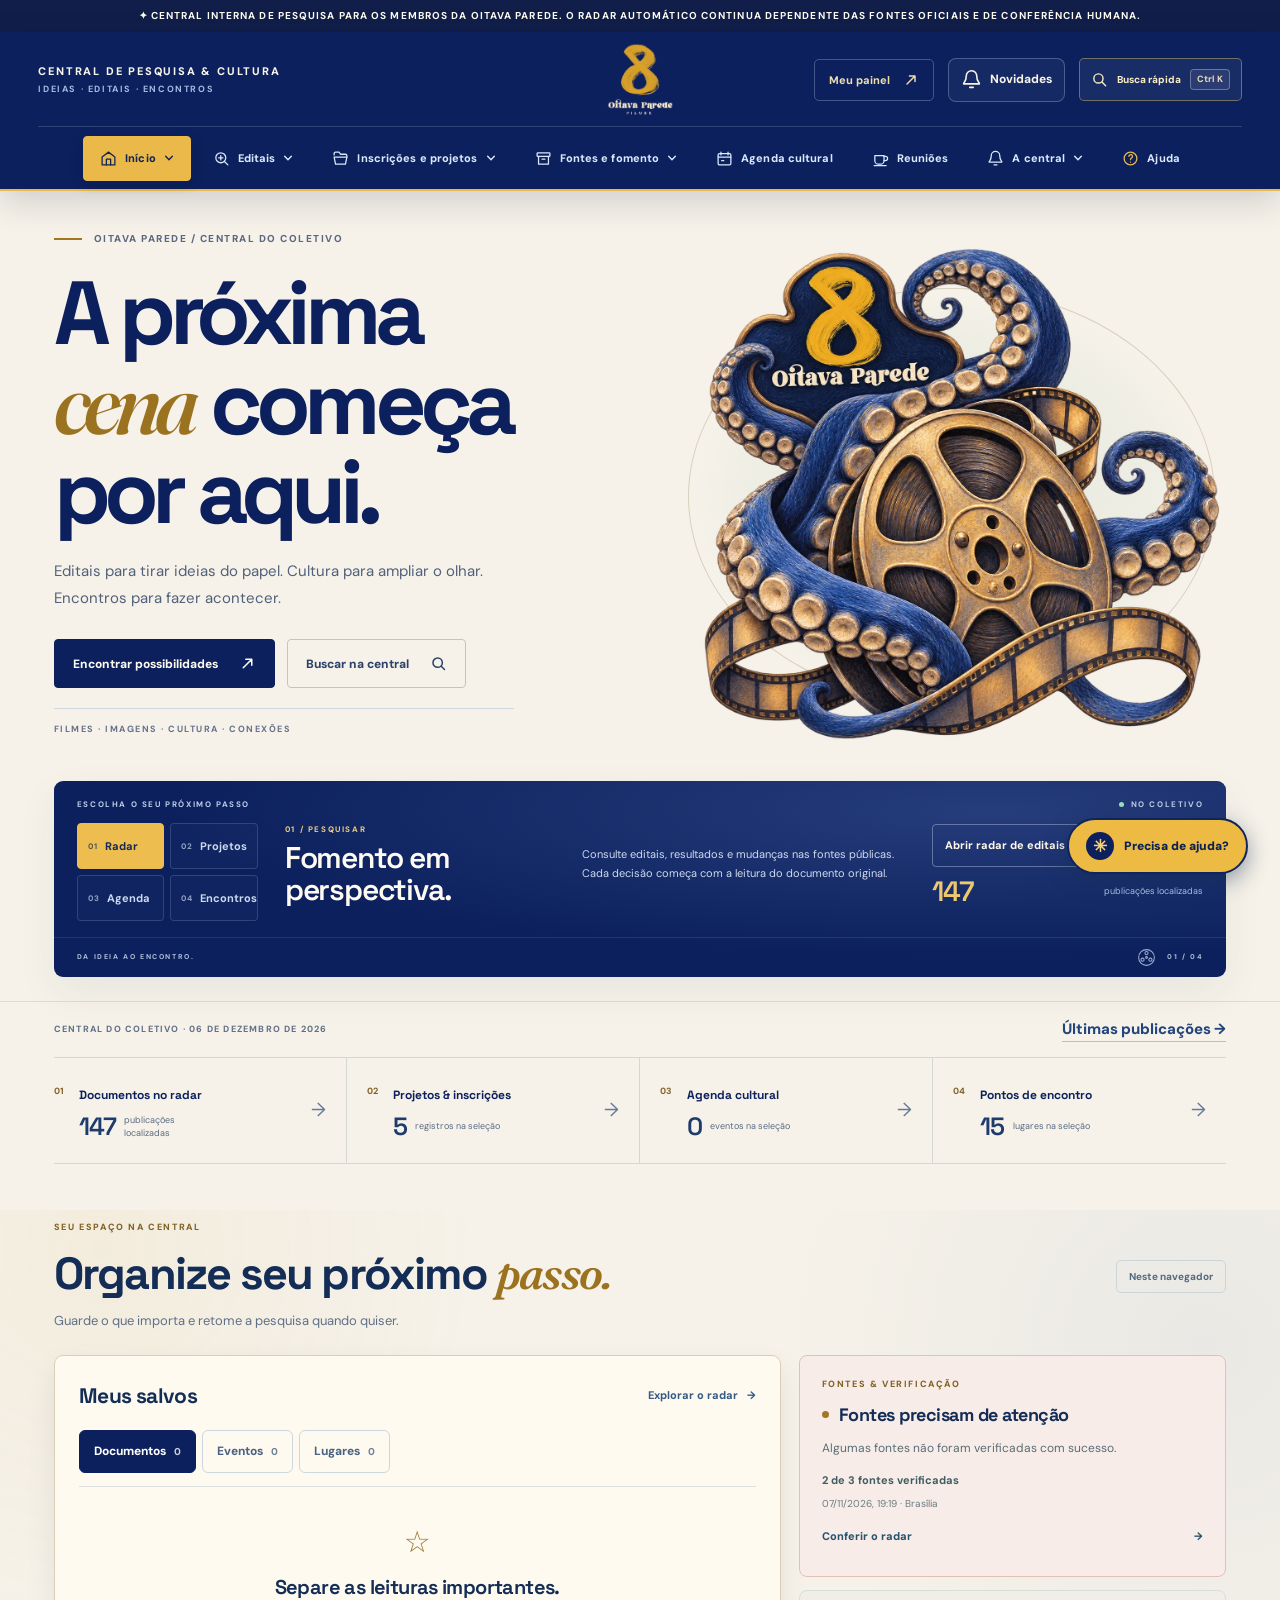
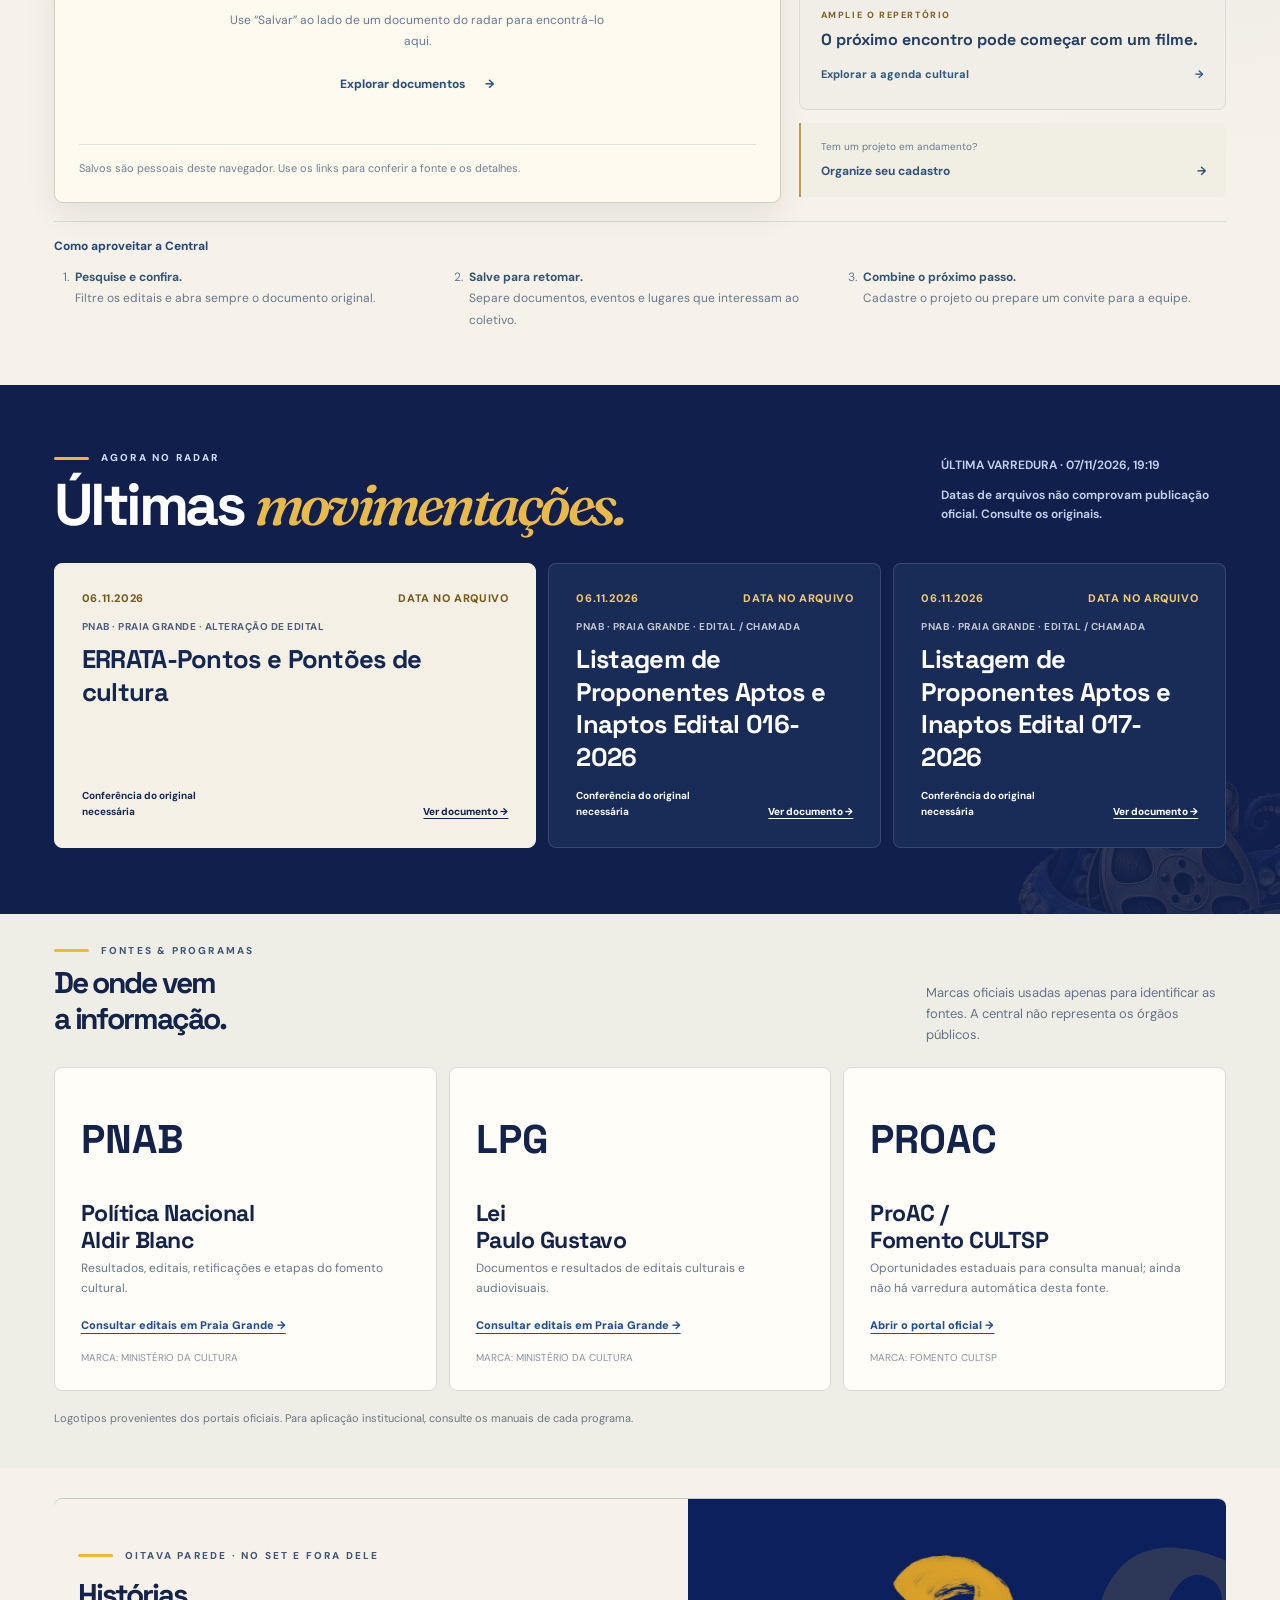
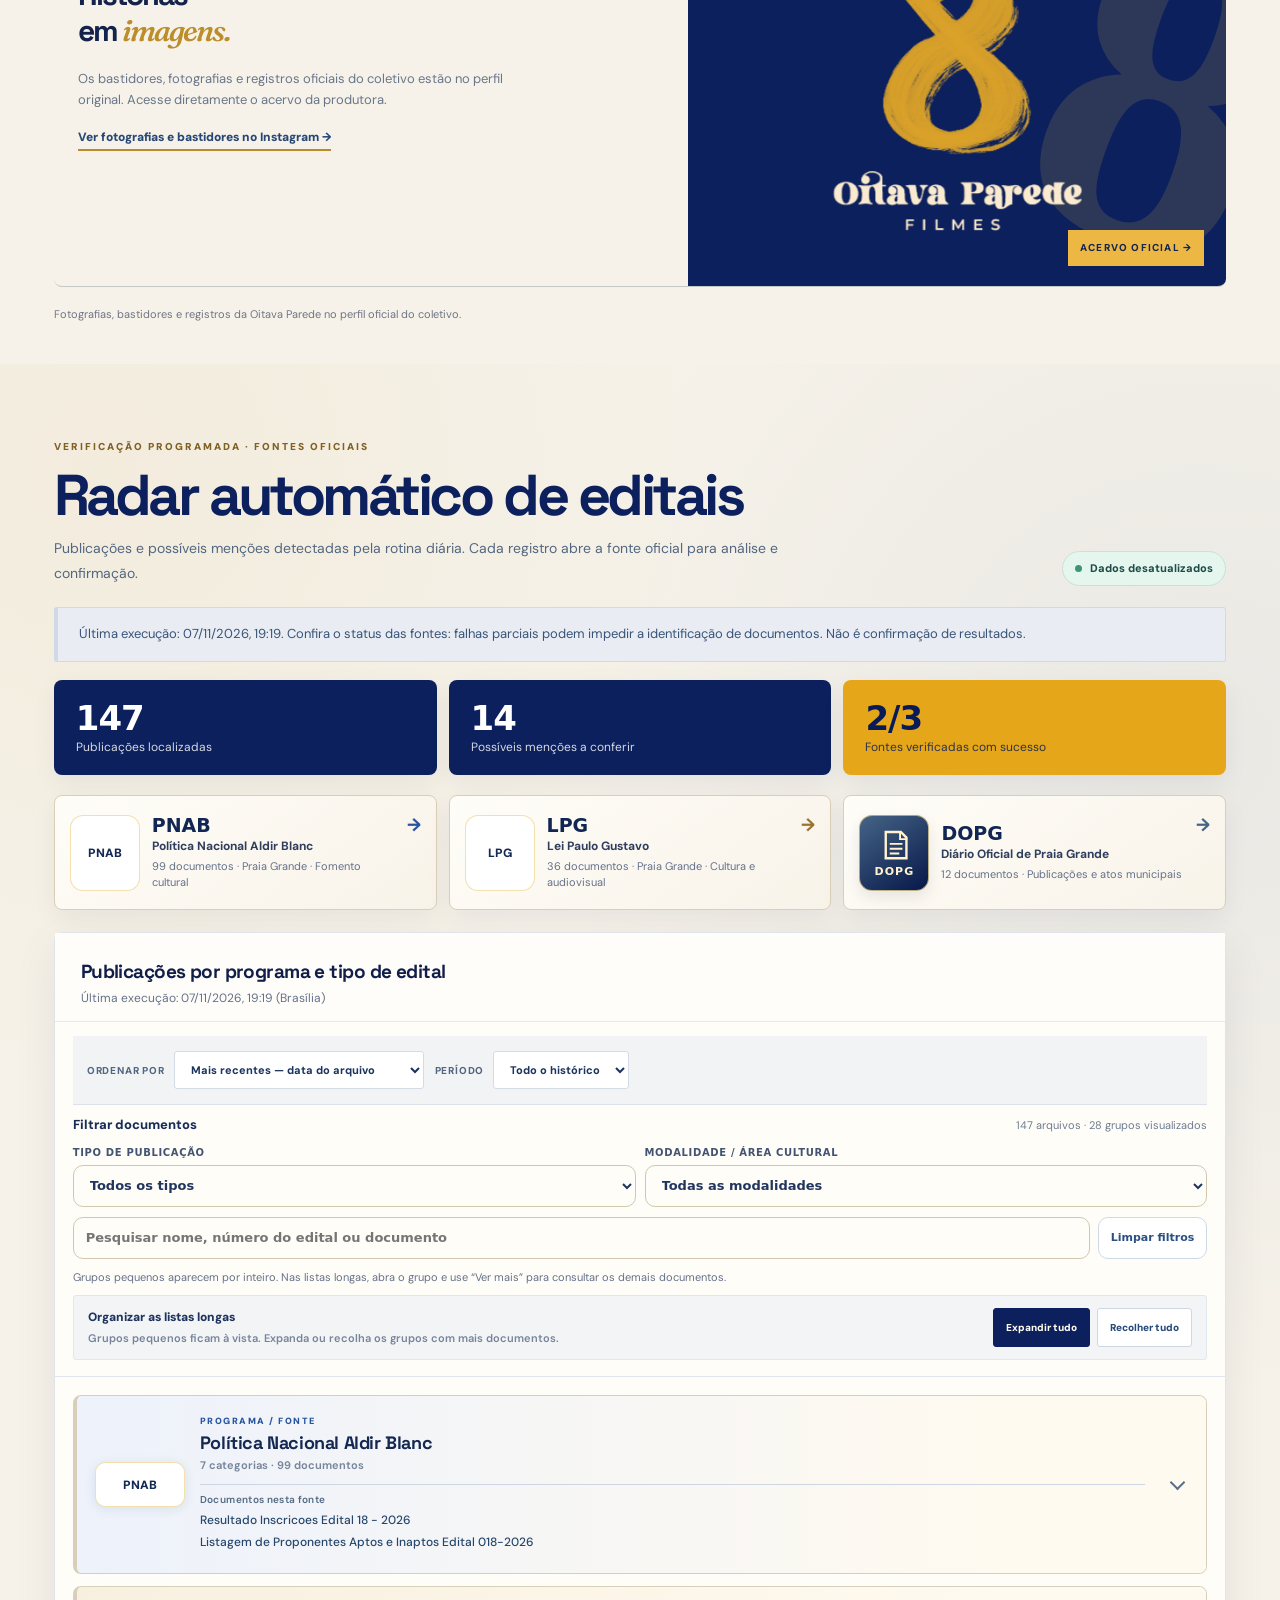
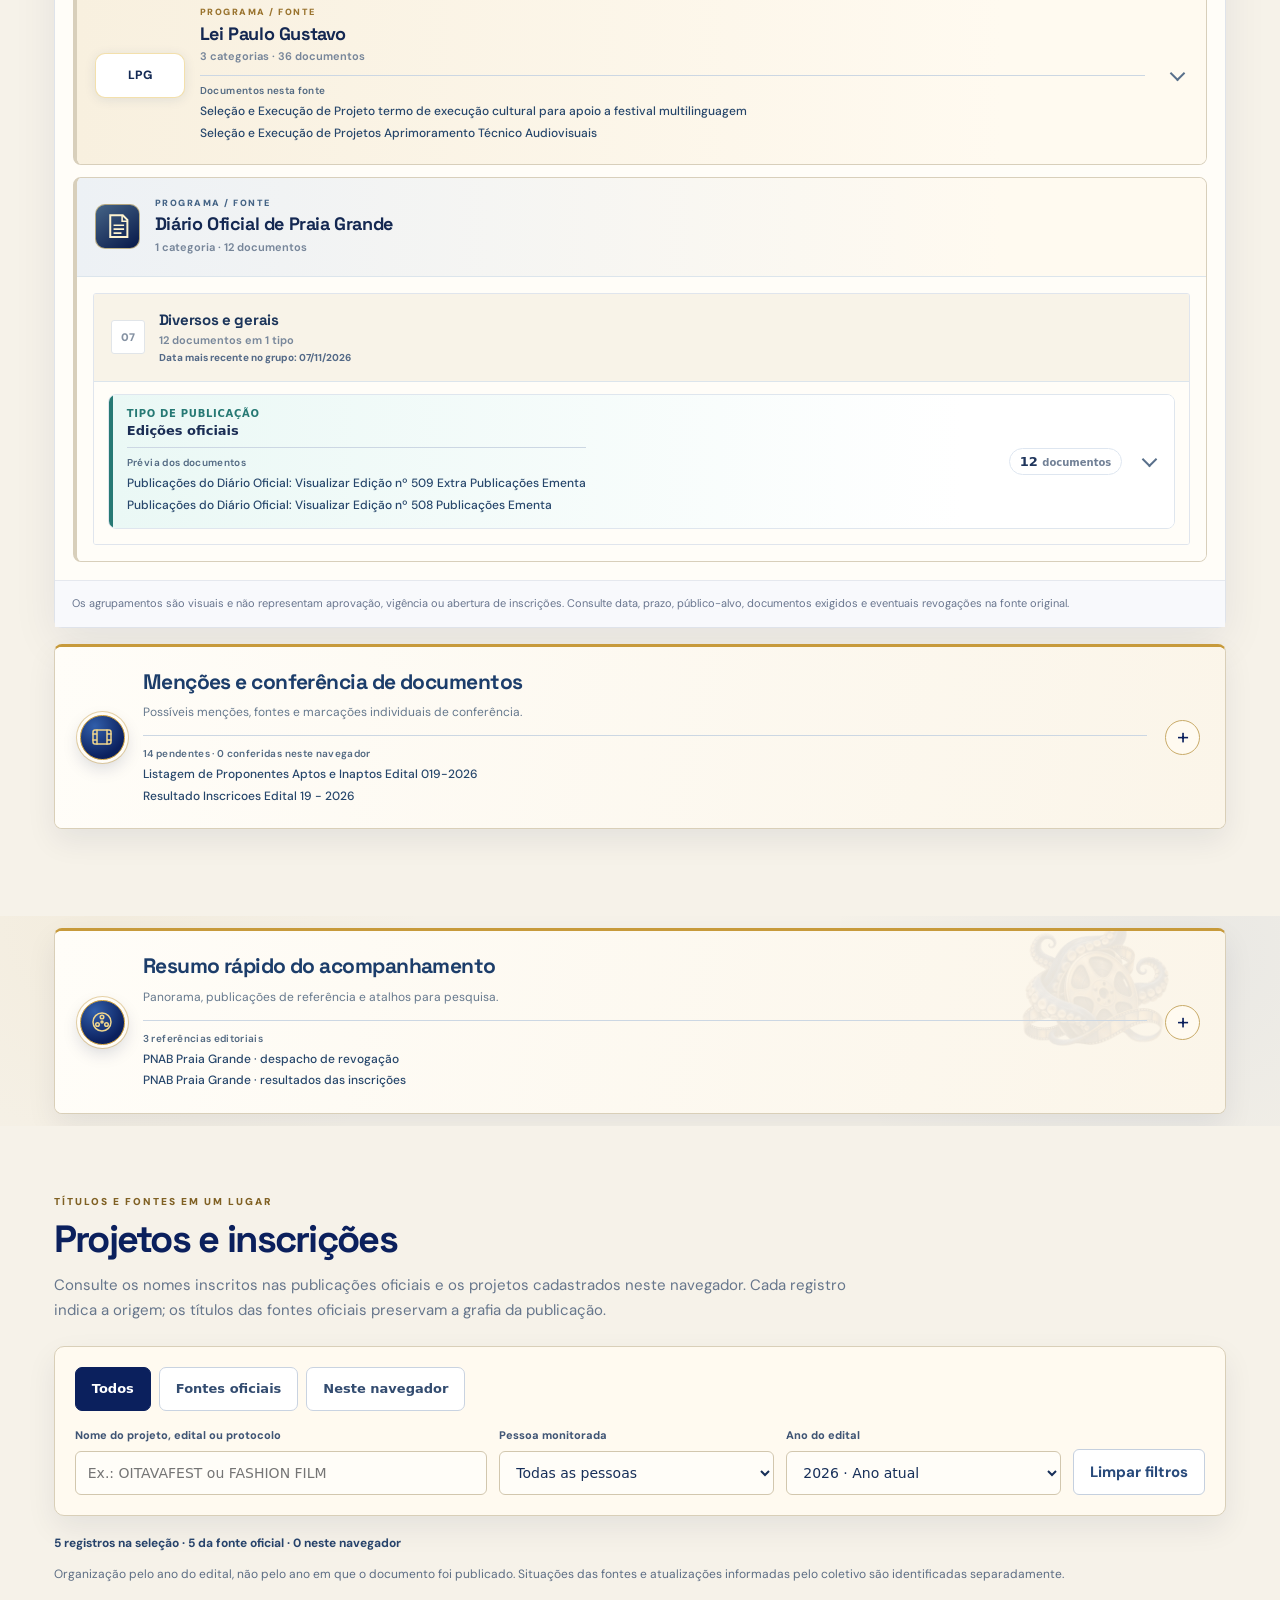
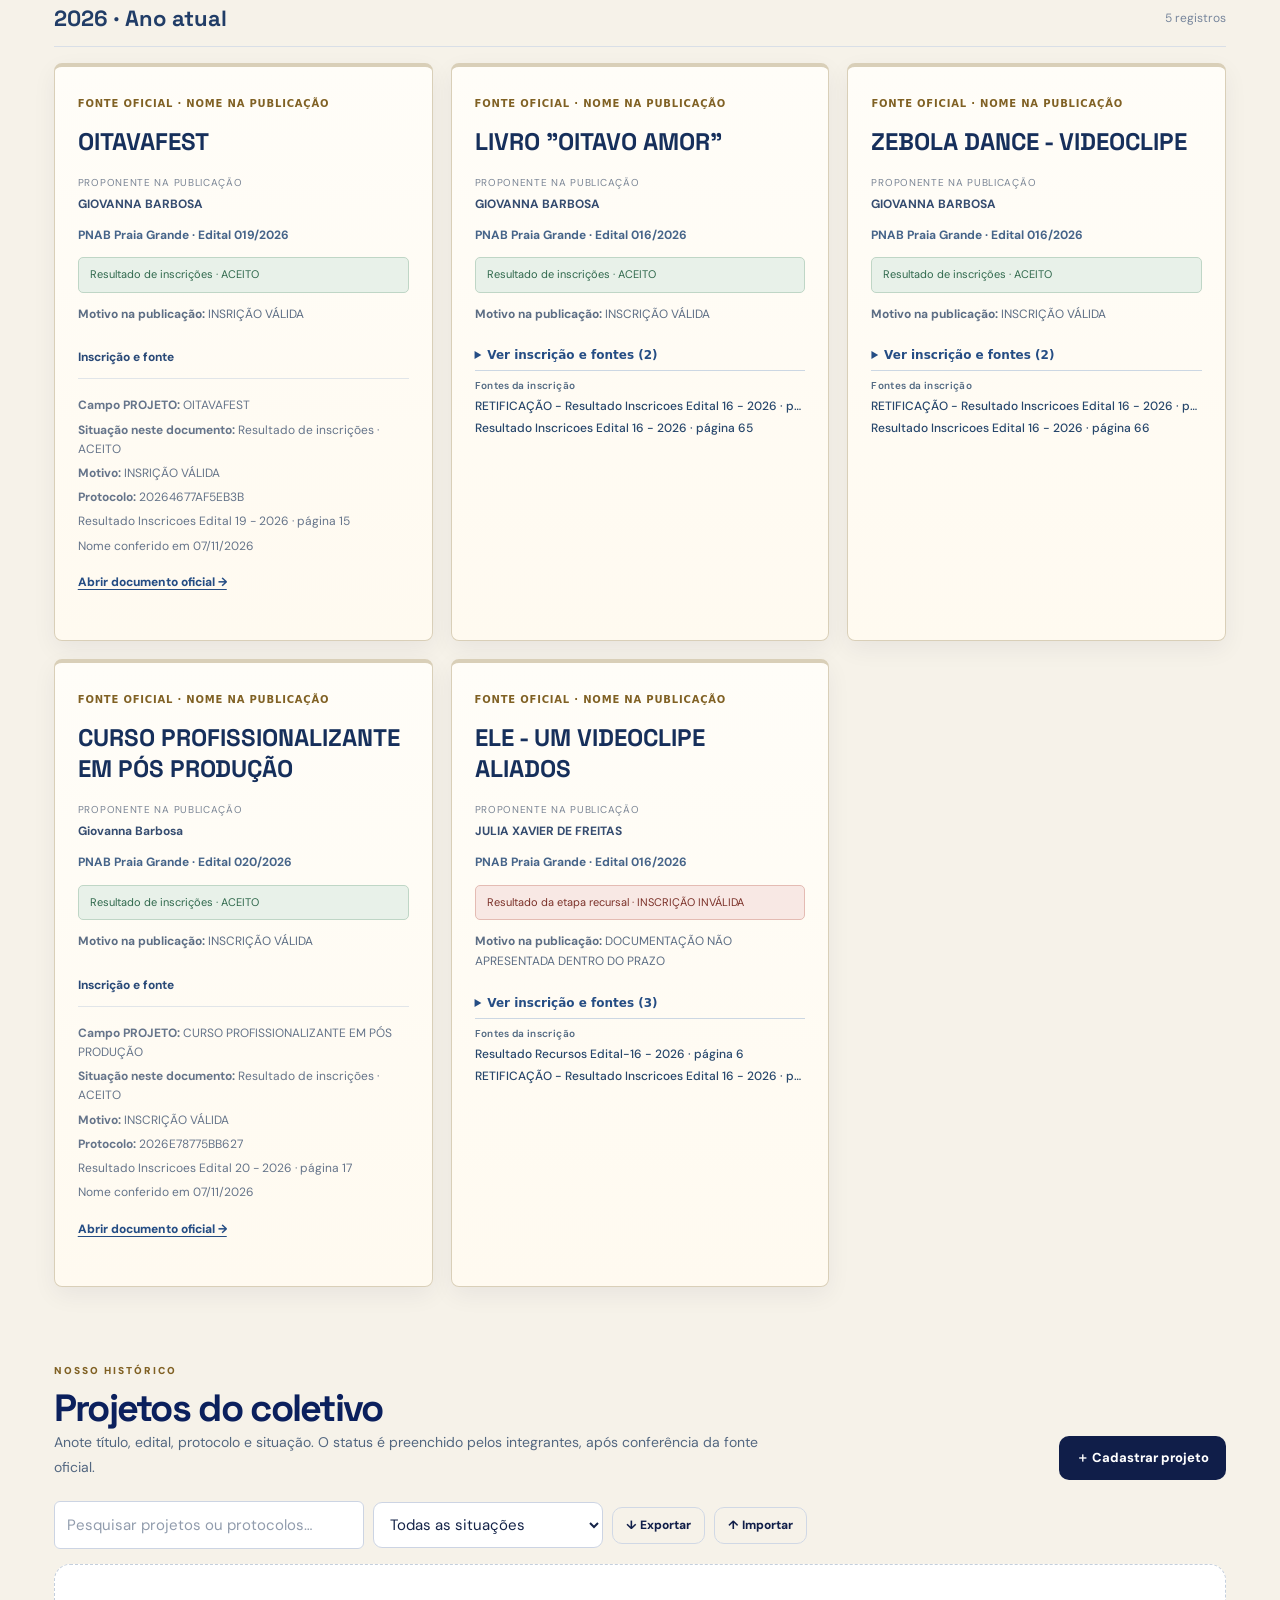
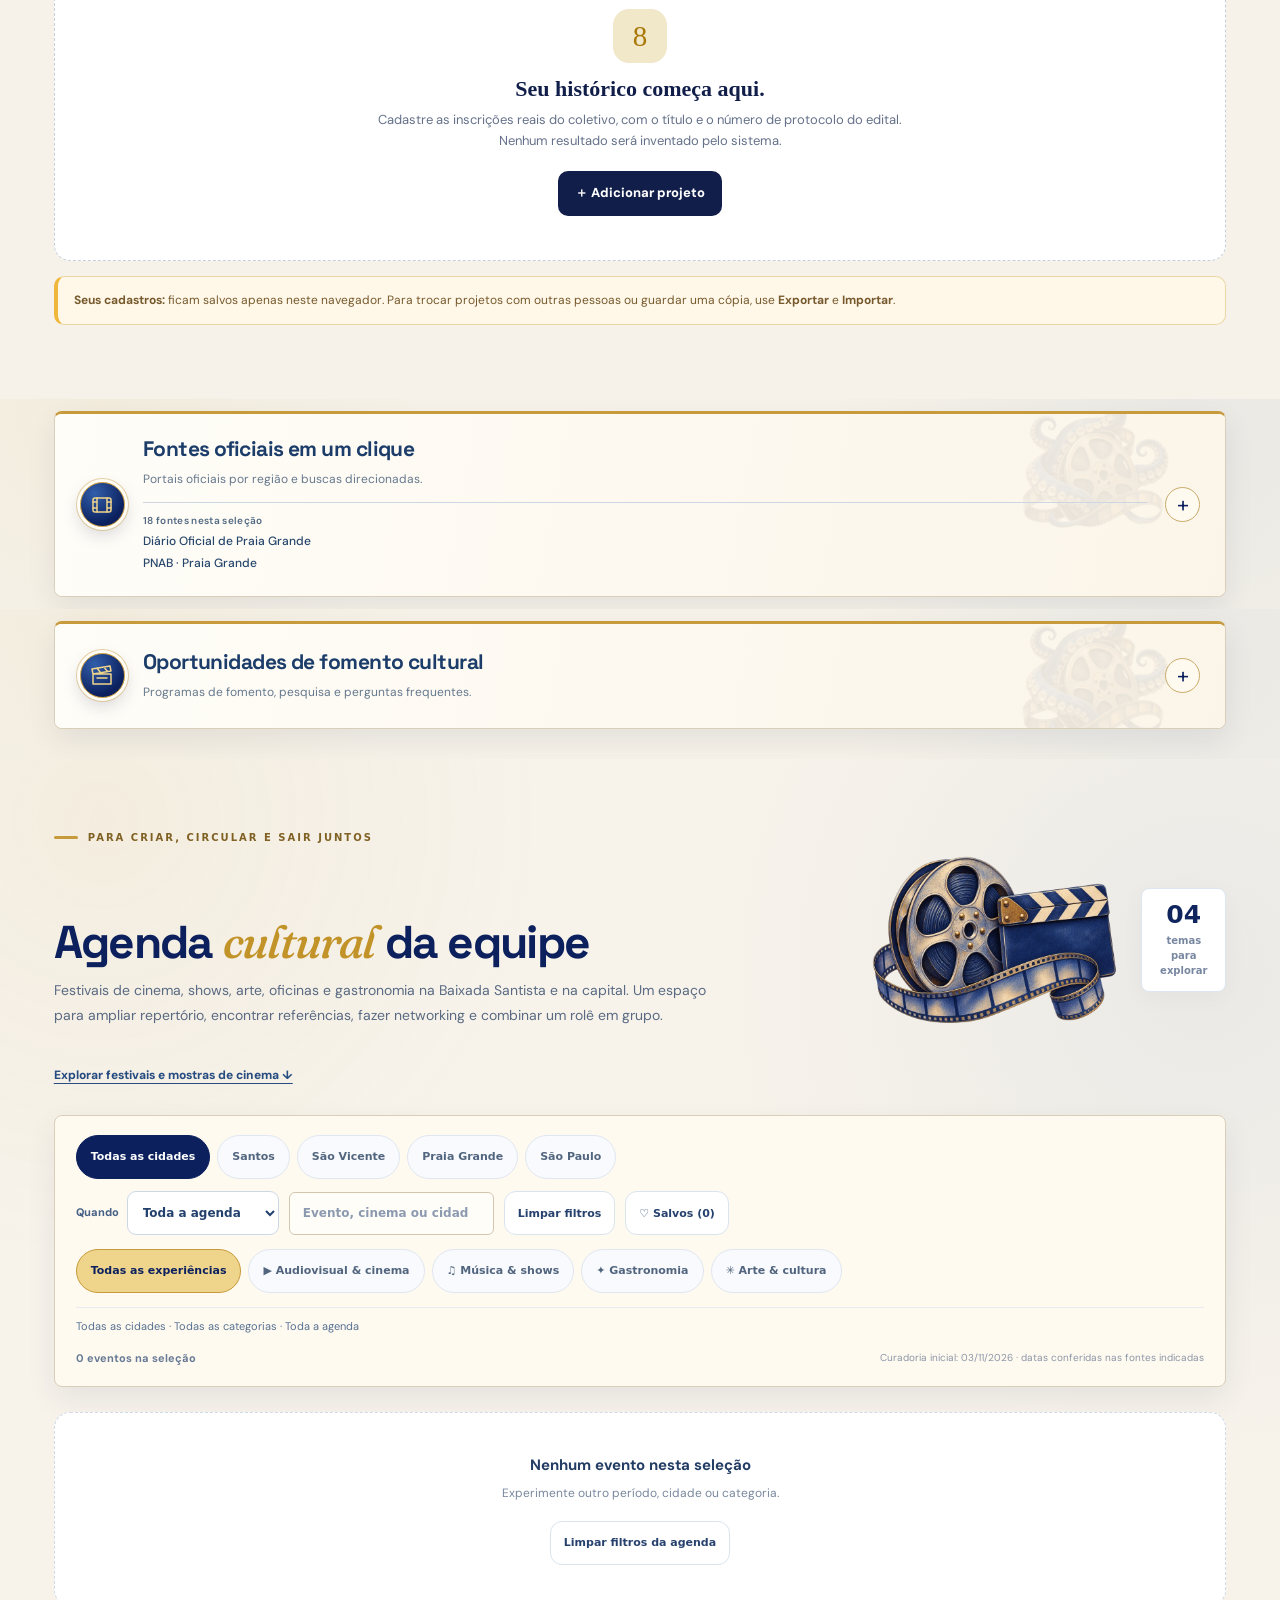
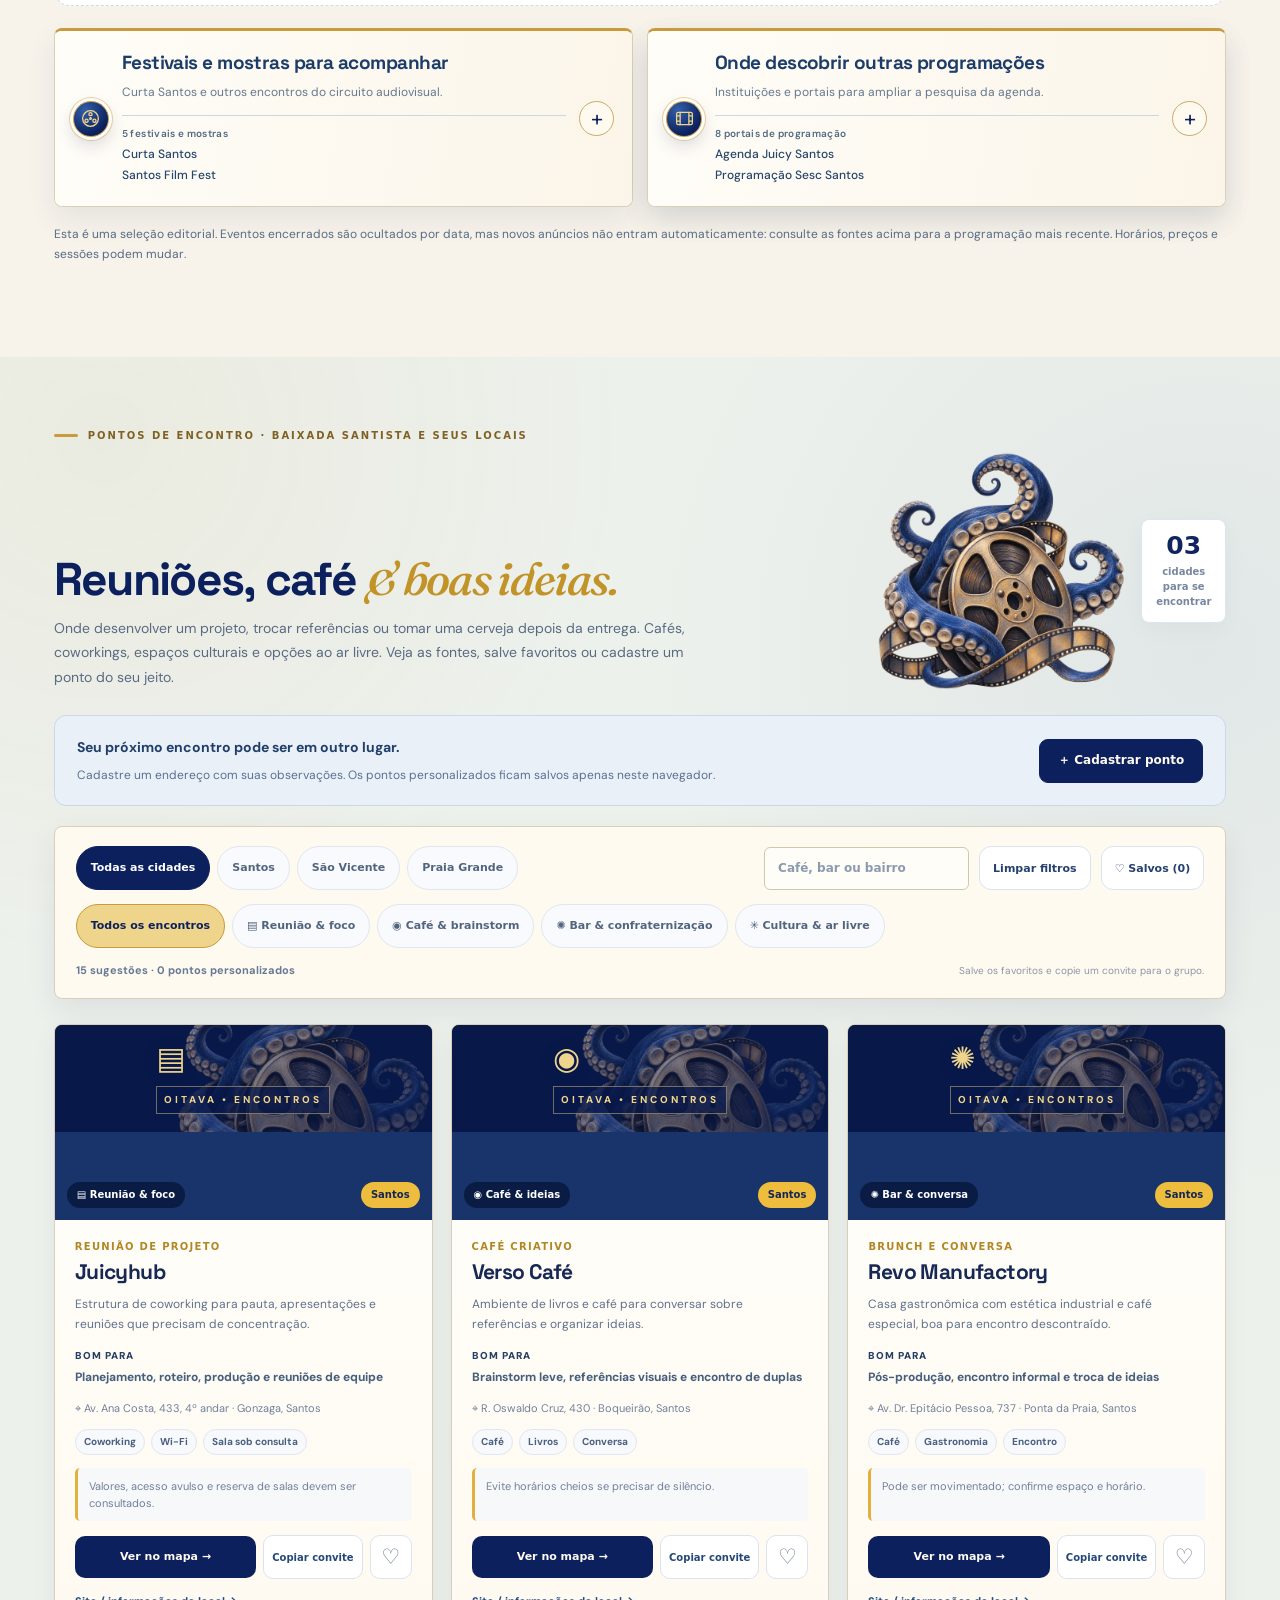
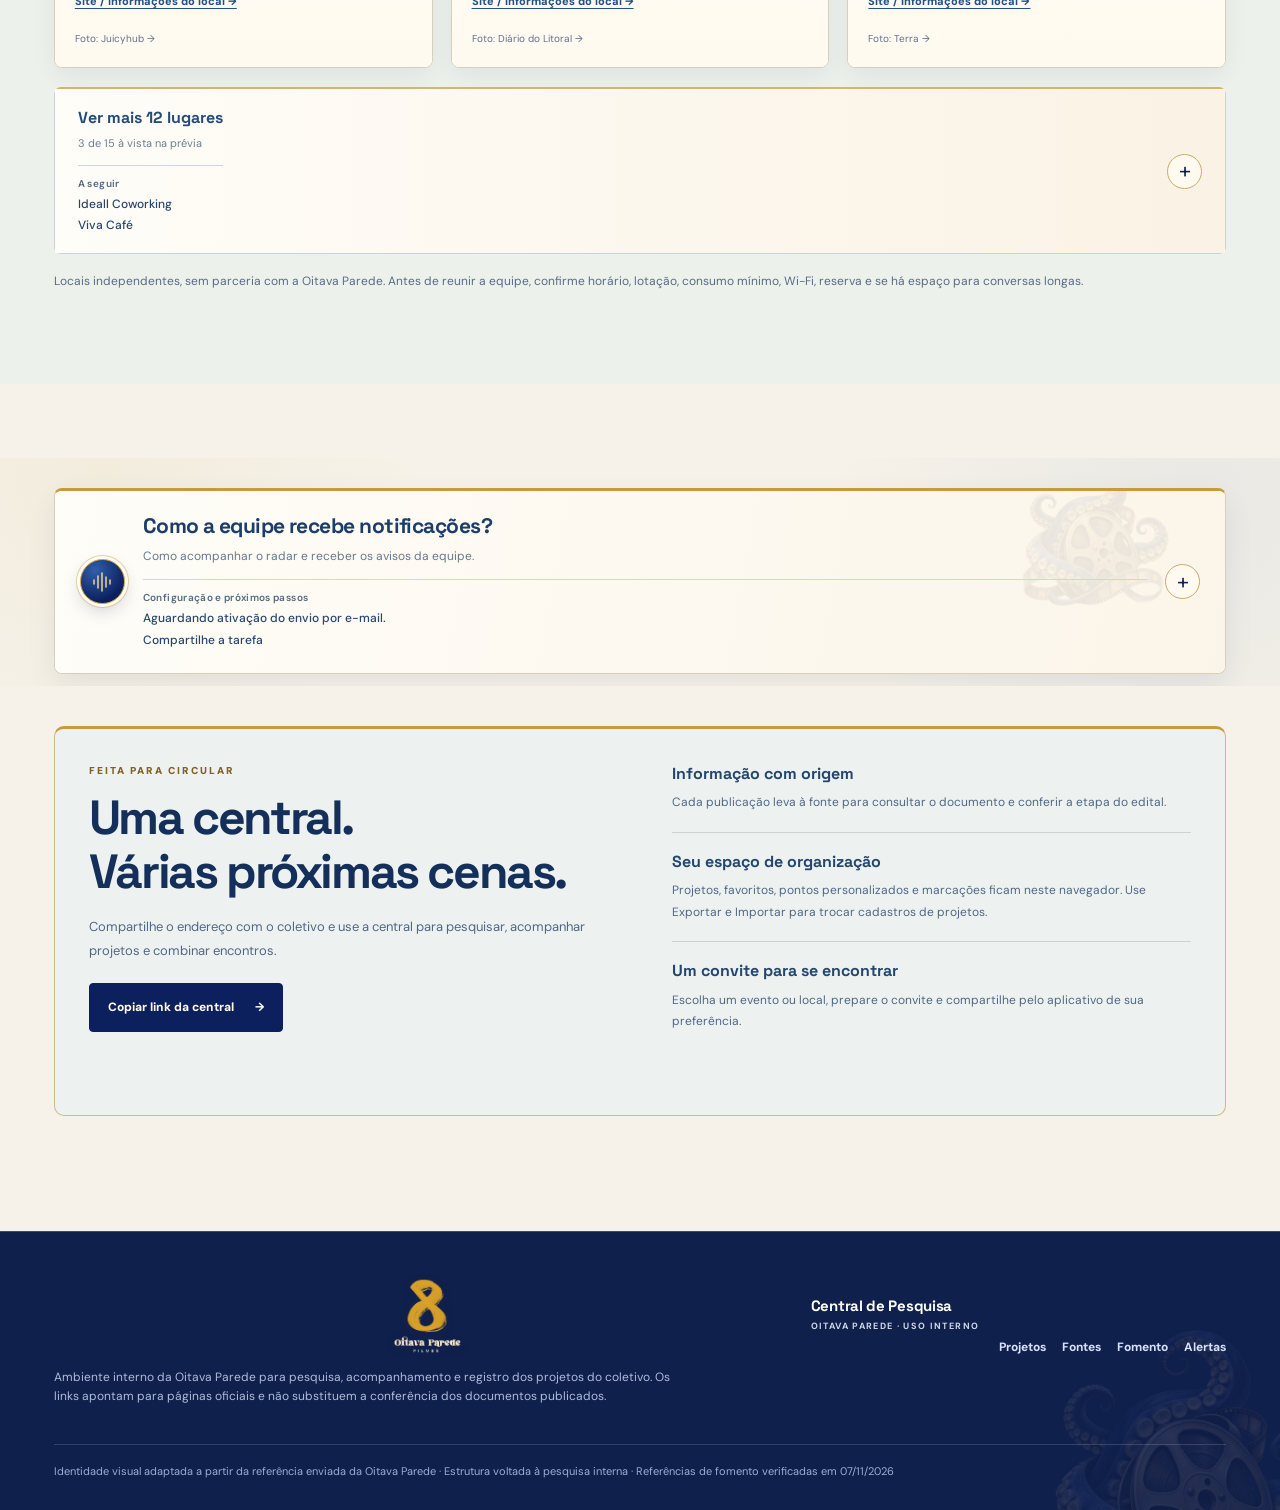
==== commit f4ae3656: "Ampliar checagem de fomento cultural" ====
--- a/docs/index.html
+++ b/docs/index.html
@@ -132,6 +132,7 @@
 <link rel="stylesheet" href="./assets/radar-novos.css?v=20261104-novos"/>
 <link rel="stylesheet" href="./assets/volume-conteudo.css?v=20261104-volume"/>
 <link rel="stylesheet" href="./assets/novidades.css?v=20261104-sino"/>
+<link rel="stylesheet" href="./assets/fomento.css?v=20261107-ampliado"/>
 <link rel="stylesheet" href="./assets/coerencia-visual.css?v=20261106-unificado"/>
 </head>
 <body>
@@ -202,7 +203,7 @@
 <div class="radar-organized-list" id="monitorPublications"><p class="monitor-empty">O radar apresentará documentos após a primeira coleta.</p></div><p class="feed-note">Os agrupamentos são visuais e não representam aprovação, vigência ou abertura de inscrições. Consulte data, prazo, público-alvo, documentos exigidos e eventuais revogações na fonte original.</p></div><div class="panel"><div class="panel-head"><h3>Menções e conferência de documentos</h3><p>Marque com ✓ após consultar o original. O check é individual e pode ser desfeito.</p></div><ul class="monitor-status-list" id="monitorSourceStatuses"><li><span>Verificações ainda não registradas.</span></li></ul><div class="monitor-list" id="monitorMentions" style="padding-top:0"></div><p class="feed-note">Uma correspondência por nome não prova aprovação ou reprovação. Arquivos escaneados ou formatos não suportados podem passar sem detecção.</p></div></div>
 </section>
 <section class="wrap" id="visao"><div class="heading-bar"><div><div class="section-eyebrow">Visão interna</div><h2 class="section-title">Resumo rápido do acompanhamento</h2><p class="section-desc">Fontes verificadas, organização das inscrições e leitura objetiva das publicações para o uso interno dos membros.</p></div><div class="title-side">Ponto de partida: 02 de novembro de 2026<br/>Atualizações ao vivo devem ser conferidas nos órgãos oficiais.</div></div>
-<div class="metrics"><div class="metric"><div class="number" id="projectCount">0</div><strong>Projetos cadastrados</strong><small>Salvos apenas neste navegador</small></div><div class="metric"><div class="number" id="sourceCount">12</div><strong>Portais e referências</strong><small>Links oficiais para consultas</small></div><div class="metric"><div class="number">08h30</div><strong>Radar diário no ChatGPT</strong><small>Automação já agendada nesta conversa</small></div></div>
+<div class="metrics"><div class="metric"><div class="number" id="projectCount">0</div><strong>Projetos cadastrados</strong><small>Salvos apenas neste navegador</small></div><div class="metric"><div class="number" id="sourceCount">18</div><strong>Portais e referências</strong><small>Links oficiais para consultas</small></div><div class="metric"><div class="number">2×</div><strong>Checagem diária no ChatGPT</strong><small>De manhã e à noite, no horário de Brasília</small></div></div>
 <div class="content-grid"><div class="panel"><div class="panel-head"><div class="section-eyebrow">Publicações relevantes</div><h3>O que vale conferir agora</h3><p>Registros oficiais consultados em 02/11/2026. Esta seleção é editorial e histórica; o radar automático atualizado está na seção acima.</p></div><div class="panel-inner">
 <div class="activity"><div class="date-tag">29 OUT 2026</div><div><h4>PNAB Praia Grande · despacho de revogação</h4><p>Há despacho publicado no portal municipal. É necessário ler o documento para identificar exatamente quais editais e etapas foram atingidos.</p><a class="inline-link" href="https://www2.praiagrande.sp.gov.br/secretarias/cultura-turismo/lei-aldir-blanc" target="_blank" rel="noopener noreferrer">Conferir documento original →</a></div></div>
 <div class="activity"><div class="date-tag blue">23 OUT 2026</div><div><h4>PNAB Praia Grande · resultados das inscrições</h4><p>A Prefeitura publicou os resultados da etapa de inscrição dos editais 16 a 22/2026. “Inscrição aceita” não significa “projeto contemplado”.</p><a class="inline-link" href="https://www2.praiagrande.sp.gov.br/secretarias/cultura-turismo/lei-aldir-blanc" target="_blank" rel="noopener noreferrer">Ver resultados oficiais →</a></div></div>
@@ -223,10 +224,12 @@
 <section class="wrap section" id="projetos"><div class="section-headline"><div><div class="section-eyebrow">Nosso histórico</div><h2 class="section-title">Projetos do coletivo</h2><p class="section-desc">Anote título, edital, protocolo e situação. O status é preenchido pelos integrantes, após conferência da fonte oficial.</p></div><button class="button blue" id="addProject">＋ Cadastrar projeto</button></div>
 <div class="tool-row" style="margin-bottom:15px"><input id="projectSearch" class="input search-input" type="search" placeholder="Pesquisar projetos ou protocolos…" aria-label="Pesquisar projetos"/><select id="projectFilter" class="select" style="max-width:230px" aria-label="Filtrar situação"><option value="">Todas as situações</option><option value="aguardando">Aguardando resultado</option><option value="inscrito">Inscrito</option><option value="habilitado">Habilitado</option><option value="classificado">Classificado</option><option value="contemplado">Contemplado</option><option value="nao-contemplado">Não contemplado</option><option value="indeferido">Indeferido</option><option value="recurso">Em recurso</option><option value="revogado">Afetado por revogação</option></select><button class="button outline small" id="exportButton" title="Salva uma cópia dos projetos em JSON">↓ Exportar</button><button class="button outline small" id="importButton" title="Recupera projetos de arquivo JSON">↑ Importar</button><input id="importFile" type="file" accept=".json,application/json" hidden/></div>
 <div class="project-list" id="projectList"></div><div class="info-strip"><strong>Seus cadastros:</strong> ficam salvos apenas neste navegador. Para trocar projetos com outras pessoas ou guardar uma cópia, use <strong>Exportar</strong> e <strong>Importar</strong>.</div></section>
-<section class="section lightband" id="fontes"><div class="wrap"><div class="section-headline"><div><div class="section-eyebrow">Links originais</div><h2 class="section-title">Fontes oficiais em um clique</h2><p class="section-desc">Acesse os portais ou abra uma busca direcionada. Buscas podem não indexar PDFs recentes; confira sempre a própria publicação.</p></div><select id="sourceFilter" class="select" style="max-width:225px" aria-label="Filtrar fontes por local"><option value="">Todas as regiões</option><option value="Praia Grande">Praia Grande</option><option value="Baixada Santista">Baixada Santista</option><option value="Estado de São Paulo">Estado de São Paulo</option><option value="Brasil">Brasil</option></select></div><div class="sources-grid" id="sourcesGrid"></div></div></section>
+<section class="section lightband" id="fontes"><div class="wrap"><div class="section-headline"><div><div class="section-eyebrow">Links originais</div><h2 class="section-title">Fontes oficiais em um clique</h2><p class="section-desc">Acesse os portais ou abra uma busca direcionada. Buscas podem não indexar PDFs recentes; confira sempre a própria publicação.</p></div><select id="sourceFilter" class="select" style="max-width:225px" aria-label="Filtrar fontes por local"><option value="">Todas as regiões</option><option value="Praia Grande">Praia Grande</option><option value="Baixada Santista">Baixada Santista</option><option value="São Paulo (capital)">São Paulo (capital)</option><option value="Estado de São Paulo">Estado de São Paulo</option><option value="Brasil">Brasil</option></select></div><div class="sources-grid" id="sourcesGrid"></div></div></section>
 <section class="wrap section" id="oportunidades"><div><div class="section-eyebrow">Novos caminhos para o audiovisual</div><h2 class="section-title">Oportunidades de fomento cultural</h2><p class="section-desc">Oitava Fest, curtas, mostras, formação, circulação e ações do coletivo podem ser avaliados conforme o objeto, a documentação e os requisitos de cada chamada.</p></div>
-<div class="benefits" style="margin-top:22px"><div class="benefit"><div class="mark">01</div><h3>PNAB e editais municipais</h3><p>Priorizar Praia Grande e demais cidades da região quando o edital admitir a participação da proponente ou do coletivo. Acompanhar homologações, recursos e prazos.</p></div><div class="benefit"><div class="mark">02</div><h3>ProAC / Fomento CultSP</h3><p>Buscar linhas para festivais, mostras e produção cultural. Editais anteriores servem como referência, mas a inscrição só é possível com chamada vigente.</p></div><div class="benefit"><div class="mark">03</div><h3>Lei Rouanet</h3><p>Preparar projetos culturais elegíveis e possíveis patrocinadores via SALIC. Aprovação para captação não equivale a dinheiro recebido nem garante patrocinador.</p></div></div>
-<div class="searchbox"><div class="full"><div class="section-eyebrow">Pesquisa assistida</div><h3 style="font:700 23px Georgia,serif;color:var(--navy);margin:4px 0 8px">Procure novidades com um termo específico</h3><p style="font-size:12px;color:var(--muted);margin:0">Esta consulta abre uma pesquisa na web em uma nova aba; não realiza leitura automática nem certifica resultados.</p></div><label><span class="field-label">O que procurar?</span><input class="input" id="queryText" list="monitoredNames" value="Oitava Parede" maxlength="120" placeholder="Ex.: Giovanna Barbosa Arantes"/><datalist id="monitoredNames"><option value="Julia Xavier de Freitas"></option><option value="Enzo Santana Borges"></option><option value="Giovanna Barbosa Arantes"></option><option value="Oscar Stefanno Fornari"></option><option value="Matheus de Castro Santos Soares"></option><option value="Daniel Fernandes Melquiades dos Santos"></option><option value="Oitava Parede"></option><option value="OitavaFest"></option></datalist></label><label><span class="field-label">Onde procurar?</span><select class="select" id="queryScope"><option value="all">Órgãos culturais e diários oficiais</option><option value="pg">Praia Grande</option><option value="baixada">Baixada Santista</option><option value="sp">Estado de São Paulo</option><option value="rouanet">Lei Rouanet / Ministério da Cultura</option></select></label><div class="search-result full"><code id="queryPreview">Busque uma menção em fontes oficiais…</code><button class="button blue small" id="runSearch">Pesquisar agora →</button></div></div>
+<div class="funding-intro"><div><div class="section-eyebrow">Lista ampliada de checagem</div><h3>Do território local ao fomento federal</h3><p>A tarefa recorrente confere estes programas <strong>duas vezes ao dia</strong>. A abrangência e a elegibilidade aparecem antes do link para evitar que uma chamada municipal seja confundida com uma oportunidade estadual.</p></div><div class="funding-count"><b>8</b><span>programas monitorados</span></div></div>
+<div class="funding-grid" id="fundingChecklist" aria-label="Programas culturais incluídos na checagem"><p class="monitor-empty">Carregando lista de fomento…</p></div>
+<p class="funding-disclaimer"><strong>Leitura correta:</strong> “monitorado” não significa “inscrições abertas” nem “elegível para o coletivo”. O PROMAC é municipal da capital; para cobertura de todo o Estado de São Paulo, consulte ProAC Editais, ProAC ICMS, PNAB estadual e o Diário Oficial do Estado. Situações de prazo são calculadas pelas datas oficiais conhecidas e cada edital deve ser reaberto antes de qualquer inscrição.</p>
+<div class="searchbox"><div class="full"><div class="section-eyebrow">Pesquisa assistida</div><h3 style="font:700 23px Georgia,serif;color:var(--navy);margin:4px 0 8px">Procure novidades com um termo específico</h3><p style="font-size:12px;color:var(--muted);margin:0">Esta consulta abre uma pesquisa na web em uma nova aba; não realiza leitura automática nem certifica resultados.</p></div><label><span class="field-label">O que procurar?</span><input class="input" id="queryText" list="monitoredNames" value="Oitava Parede" maxlength="120" placeholder="Ex.: Giovanna Barbosa Arantes"/><datalist id="monitoredNames"><option value="Julia Xavier de Freitas"></option><option value="Enzo Santana Borges"></option><option value="Giovanna Barbosa Arantes"></option><option value="Oscar Stefanno Fornari"></option><option value="Matheus de Castro Santos Soares"></option><option value="Daniel Fernandes Melquiades dos Santos"></option><option value="Oitava Parede"></option><option value="OitavaFest"></option></datalist></label><label><span class="field-label">Onde procurar?</span><select class="select" id="queryScope"><option value="all">Órgãos culturais e diários oficiais</option><option value="pg">Praia Grande</option><option value="baixada">Baixada Santista</option><option value="capital">São Paulo (capital): PROMAC e SPCine</option><option value="sp">Estado de São Paulo</option><option value="fsa">Audiovisual federal / FSA</option><option value="rouanet">Lei Rouanet / Ministério da Cultura</option></select></label><div class="search-result full"><code id="queryPreview">Busque uma menção em fontes oficiais…</code><button class="button blue small" id="runSearch">Pesquisar agora →</button></div></div>
 <div class="faq"><details open><summary>Como identificar uma aprovação de verdade?</summary><p>Acompanhe a sequência de inscrição, habilitação, classificação/seleção, resultado final, homologação e formalização. Cada programa tem regras específicas; consulte o edital. “Habilitado” não garante recebimento de recursos.</p></details><details><summary>Lei Rouanet é verba liberada automaticamente?</summary><p>Não. A autorização para captar por incentivo fiscal envolve a busca de incentivadores, regras de execução e prestações de contas. Confira as normas atuais e a elegibilidade do projeto no SALIC.</p></details></div>
 </section>
 <section class="section lightband" id="notificacoes"><div class="wrap"><div class="section-eyebrow">Sem WhatsApp, com avisos individuais</div><h2 class="section-title">Como a equipe recebe notificações?</h2><p class="section-desc">O radar diário já foi criado no ChatGPT desta conversa. Outros integrantes podem usar o compartilhamento de tarefa para criar cópias e ativar os próprios avisos.</p><div class="how-grid"><div class="step-card"><div class="step-num">01</div><h3>Compartilhe a tarefa</h3><p>No ChatGPT: abra <strong>Agendadas</strong>, localize “Radar de editais Oitava Parede” e escolha <strong>⋯ → Compartilhar → Copiar link</strong>.</p></div><div class="step-card"><div class="step-num">02</div><h3>Os membros criam uma cópia</h3><p>Envie o link aos integrantes. Cada um entra na própria conta ChatGPT e cria uma tarefa independente, se o recurso estiver disponível no plano/conta.</p></div><div class="step-card"><div class="step-num">03</div><h3>Ative push ou e-mail</h3><p>Cada pessoa seleciona <strong>Configurações → Notificações</strong> no ChatGPT. A tarefa só envia alertas conforme o que conseguir verificar nas fontes.</p></div></div><div class="email-alert-panel" aria-label="Alertas por email do radar">
@@ -236,7 +239,7 @@
 </div><div class="callout"><div><h3>O painel e o radar têm funções diferentes.</h3><p><strong>Este site</strong> reúne um feed automático de fontes oficiais e projetos cadastrados localmente. <strong>A tarefa do ChatGPT</strong> faz a verificação recorrente na conta de quem a ativou. Os alertas do ChatGPT não são sincronizados com o site.</p></div><a class="button gold" href="https://help.openai.com/pt-br/articles/10291617-scheduled-tasks-in-chatgpt" target="_blank" rel="noopener noreferrer">Como compartilhar a tarefa →</a></div></div></section>
 <section class="wrap section alternate" id="publicacao" aria-label="Sobre a central e compartilhamento"><div class="op-share-central"><div><div class="section-eyebrow">Feita para circular</div><h2>Uma central.<br/>Várias próximas cenas.</h2><p>Compartilhe o endereço com o coletivo e use a central para pesquisar, acompanhar projetos e combinar encontros.</p><button id="opCopyCentral" class="op-main-cta" type="button">Copiar link da central <span aria-hidden="true">→</span></button><p id="opCentralShareStatus" class="op-share-feedback" role="status" aria-live="polite"></p></div><div class="op-share-points"><article><strong>Informação com origem</strong><p>Cada publicação leva à fonte para consultar o documento e conferir a etapa do edital.</p></article><article><strong>Seu espaço de organização</strong><p>Projetos, favoritos, pontos personalizados e marcações ficam neste navegador. Use Exportar e Importar para trocar cadastros de projetos.</p></article><article><strong>Um convite para se encontrar</strong><p>Escolha um evento ou local, prepare o convite e compartilhe pelo aplicativo de sua preferência.</p></article></div></div></section>
 </main>
-<footer class="site-footer"><div class="wrap"><div class="footer-grid"><div><div class="brand"><img class="brand-logo" src="./assets/oitava-logo-original.png" alt="Logo oficial Oitava Parede Filmes"/><span class="brand-copy"><span class="brand-name">Central de Pesquisa</span><span class="brand-sub">Oitava Parede · uso interno</span></span></div><p>Ambiente interno da Oitava Parede para pesquisa, acompanhamento e registro dos projetos do coletivo. Os links apontam para páginas oficiais e não substituem a conferência dos documentos publicados.</p></div><div class="footer-links"><a href="#projetos">Projetos</a><a href="#fontes">Fontes</a><a href="#oportunidades">Fomento</a><a href="#notificacoes">Alertas</a></div></div><div class="legal">Identidade visual adaptada a partir da referência enviada da Oitava Parede · Estrutura voltada à pesquisa interna · Referências verificadas em 02/11/2026</div></div></footer>
+<footer class="site-footer"><div class="wrap"><div class="footer-grid"><div><div class="brand"><img class="brand-logo" src="./assets/oitava-logo-original.png" alt="Logo oficial Oitava Parede Filmes"/><span class="brand-copy"><span class="brand-name">Central de Pesquisa</span><span class="brand-sub">Oitava Parede · uso interno</span></span></div><p>Ambiente interno da Oitava Parede para pesquisa, acompanhamento e registro dos projetos do coletivo. Os links apontam para páginas oficiais e não substituem a conferência dos documentos publicados.</p></div><div class="footer-links"><a href="#projetos">Projetos</a><a href="#fontes">Fontes</a><a href="#oportunidades">Fomento</a><a href="#notificacoes">Alertas</a></div></div><div class="legal">Identidade visual adaptada a partir da referência enviada da Oitava Parede · Estrutura voltada à pesquisa interna · Referências de fomento verificadas em 07/11/2026</div></div></footer>
 <div class="modal-back" id="projectModal" role="presentation"><div class="modal" role="dialog" aria-modal="true" aria-labelledby="modalTitle"><div class="modal-header"><h3 id="modalTitle">Cadastrar projeto</h3><button class="modal-close" id="closeModal" type="button" aria-label="Fechar formulário">×</button></div><form id="projectForm"><input type="hidden" id="projectId"/><div class="form-grid"><label class="full">Título oficial do projeto *<input class="input" id="pTitle" maxlength="180" required placeholder="Título exatamente como inscrito no edital"/></label><label>Responsável / proponente<input class="input" id="pProponent" maxlength="150" placeholder="Nome completo ou coletivo"/></label><label>Programa / edital<input class="input" id="pProgram" maxlength="130" placeholder="Ex.: PNAB PG · Edital 18/2026"/></label><label>Ano do edital<input class="input" id="pYear" type="number" min="1900" max="2100" step="1" inputmode="numeric" placeholder="Ex.: 2026"/></label><label>Número de protocolo<input class="input" id="pProtocol" maxlength="90" placeholder="Se houver"/></label><label>Situação registrada por vocês<select id="pStatus" class="select"><option value="aguardando">Aguardando resultado</option><option value="inscrito">Inscrito</option><option value="habilitado">Habilitado</option><option value="classificado">Classificado</option><option value="contemplado">Contemplado</option><option value="nao-contemplado">Não contemplado</option><option value="indeferido">Indeferido</option><option value="recurso">Em recurso</option><option value="revogado">Afetado por revogação</option></select></label><label class="full">Link da publicação oficial (opcional)<input class="input" id="pUrl" type="url" placeholder="https://…"/></label><label class="full">Observações<textarea class="textarea" id="pNotes" rows="3" maxlength="1500" placeholder="Ex.: consultar resultado final, apresentar recurso até a data publicada…"></textarea></label></div><div class="modal-actions"><button type="button" class="button outline" id="cancelModal">Cancelar</button><button type="submit" class="button blue">Salvar projeto</button></div></form></div></div>
 <div class="toast" id="toast" role="status" aria-live="polite" role="status" aria-live="polite"></div>
 <script src="./assets/radar-organizado.js?v=20261106-vistos"></script>
@@ -257,6 +260,12 @@
 {id:'fomento',region:'Estado de São Paulo',category:'ProAC',title:'Fomento CultSP · SP',desc:'Programas estaduais de incentivo, chamadas e orientações para inscrições.',url:'https://www.fomento.sp.gov.br/',domain:'www.fomento.sp.gov.br'},
 {id:'proac',region:'Estado de São Paulo',category:'ProAC',title:'ProAC · Mostras e festivais',desc:'Página do edital nº 08/2026. Use como referência; consulte status e prazos atuais.',url:'https://www.cultura.sp.gov.br/sec_cultura/Arquivo_de_Editais/Editais_Fomento_Cultsp/Fomento_CultSP_2026/economia_criativa_fomento_a_mostras_festivais_e_eventos_2026',domain:'www.cultura.sp.gov.br'},
 {id:'doesp',region:'Estado de São Paulo',category:'Diário Oficial',title:'Diário Oficial · Estado de SP',desc:'Publicações de editais, resultados e atos administrativos estaduais.',url:'https://www.doe.sp.gov.br/',domain:'www.doe.sp.gov.br'},
+{id:'promac',region:'São Paulo (capital)',category:'Incentivo fiscal',title:'PROMAC · Município de São Paulo',desc:'Programa municipal para projetos culturais; não possui abrangência estadual.',url:'https://portadeentrada.prefeitura.sp.gov.br/promac/',domain:'portadeentrada.prefeitura.sp.gov.br'},
+{id:'proacicms',region:'Estado de São Paulo',category:'ProAC ICMS',title:'ProAC ICMS',desc:'Incentivo fiscal estadual, projetos aprovados, captação e orientações oficiais.',url:'https://www.cultura.sp.gov.br/sec_cultura/Fomento/FAQ_Transpar%C3%AAncia_ProAC_ICMS',domain:'www.cultura.sp.gov.br'},
+{id:'pnabsp',region:'Estado de São Paulo',category:'PNAB',title:'PNAB · Estado de São Paulo',desc:'Editais, ciclos, resultados e orientações da gestão estadual da PNAB.',url:'https://www.cultura.sp.gov.br/sec_cultura/Fomento/Programa_PNAB',domain:'www.cultura.sp.gov.br'},
+{id:'spcine',region:'São Paulo (capital)',category:'Audiovisual',title:'SPCine · Editais FSA',desc:'Chamadas de produção, finalização e distribuição para o audiovisual paulistano.',url:'https://spcine.com.br/editais-fsa/',domain:'spcine.com.br'},
+{id:'facult',region:'Baixada Santista',category:'Fomento municipal',title:'FACULT · Santos',desc:'Concurso municipal para cinema, videografia e outros projetos culturais em Santos.',url:'https://www.santos.sp.gov.br/?q=node%2F159144',domain:'www.santos.sp.gov.br'},
+{id:'ancine',region:'Brasil',category:'Audiovisual',title:'ANCINE · Chamadas FSA',desc:'Chamadas públicas federais do Fundo Setorial do Audiovisual.',url:'https://www.gov.br/ancine/pt-br/fsa/como-participar/chamadas-publicas-disponiveis-1',domain:'www.gov.br'},
 {id:'minc',region:'Brasil',category:'Lei Rouanet',title:'Lei Rouanet · Ministério da Cultura',desc:'Regras do incentivo fiscal e acesso ao SALIC para propostas.',url:'https://www.gov.br/cultura/pt-br/assuntos/acoes-programas-e-politicas/lei-rouanet-1',domain:'www.gov.br'}
 ];
 const $=id=>document.getElementById(id); const esc=s=>String(s??'').replace(/[&<>"']/g,c=>({'&':'&amp;','<':'&lt;','>':'&gt;','"':'&quot;',"'":'&#39;'}[c]));
@@ -286,7 +295,7 @@
 $('importButton').addEventListener('click',()=>$('importFile').click());$('importFile').addEventListener('change',async e=>{const f=e.target.files?.[0];if(!f)return;if(f.size>2000000)return notify('Arquivo muito grande para importar.');try{const raw=JSON.parse(await f.text());const list=Array.isArray(raw)?raw:raw?.projects;if(!Array.isArray(list)||list.length>1000||!list.every(isProject))throw Error('Formato inválido');if(confirm('Importar '+list.length+' projeto(s)? Projetos com IDs iguais serão substituídos.')){const byId=new Map(projects.map(p=>[p.id,p]));for(const p of list)byId.set(p.id,{id:p.id,title:String(p.title).slice(0,180),proponent:String(p.proponent||'').slice(0,150),program:String(p.program||'').slice(0,130),year:Number.isInteger(Number(p.year))&&Number(p.year)>=1900&&Number(p.year)<=2100?Number(p.year):null,protocol:String(p.protocol||'').slice(0,90),status:statuses[p.status]?p.status:'aguardando',url:/^https?:\/\//i.test(p.url||'')?String(p.url).slice(0,500):'',notes:String(p.notes||'').slice(0,1500),updated:String(p.updated||'')});projects=[...byId.values()].slice(0,1000);save();renderProjects();notify('Projetos importados com sucesso.')}}catch{notify('Falha na importação: selecione um backup JSON válido.')}e.target.value=''});
 function renderSources(){const filter=$('sourceFilter').value,items=sources.filter(s=>!filter||s.region===filter);$('sourceCount').textContent=sources.length;$('sourcesGrid').innerHTML=items.map((s,i)=>'<article class="source-card"><div class="source-top"><span class="pill '+(s.region==='Praia Grande'?'gold':'grey')+'">'+esc(s.region)+'</span><span class="numbering">'+String(i+1).padStart(2,'0')+'</span></div><h3>'+esc(s.title)+'</h3><p>'+esc(s.desc)+'</p><div class="source-actions"><a class="source-link" target="_blank" rel="noopener noreferrer" href="'+esc(s.url)+'">Abrir fonte →</a><a class="search-link" target="_blank" rel="noopener noreferrer" href="'+esc('https://www.google.com/search?q='+encodeURIComponent('site:'+s.domain+' ("Giovanna Barbosa" OR "Oitava Parede" OR "Oitava Fest" OR "Oscar Stefanno Fornari" OR "Matheus de Castro Santos Soares" OR "Daniel Fernandes Melquiades dos Santos" OR "Julia Xavier de Freitas" OR "Enzo Santana Borges" OR "Julia Xavier" OR "Enzo Borges")'))+'">Buscar menções →</a></div></article>').join('')}
 $('sourceFilter').addEventListener('change',renderSources);
-function queryString(){const term=$('queryText').value.trim()||'Oitava Parede';let sites={all:'(site:praiagrande.sp.gov.br OR site:santos.sp.gov.br OR site:cultura.sp.gov.br OR site:doe.sp.gov.br OR site:gov.br)',pg:'(site:praiagrande.sp.gov.br OR site:plenussistemas.dioenet.com.br)',baixada:'(site:santos.sp.gov.br OR site:mongagua.sp.gov.br OR site:itanhaem.sp.gov.br OR site:bertioga.sp.gov.br OR site:peruibe.sp.gov.br)',sp:'(site:cultura.sp.gov.br OR site:doe.sp.gov.br)',rouanet:'site:gov.br/cultura'};return '"'+term.replaceAll('"','')+'" '+sites[$('queryScope').value]}
+function queryString(){const term=$('queryText').value.trim()||'Oitava Parede';let sites={all:'(site:praiagrande.sp.gov.br OR site:santos.sp.gov.br OR site:cultura.sp.gov.br OR site:fomento.sp.gov.br OR site:doe.sp.gov.br OR site:portadeentrada.prefeitura.sp.gov.br OR site:spcine.com.br OR site:gov.br/ancine OR site:gov.br/cultura)',pg:'(site:praiagrande.sp.gov.br OR site:plenussistemas.dioenet.com.br)',baixada:'(site:santos.sp.gov.br OR site:mongagua.sp.gov.br OR site:itanhaem.sp.gov.br OR site:bertioga.sp.gov.br OR site:peruibe.sp.gov.br)',capital:'(site:portadeentrada.prefeitura.sp.gov.br OR site:prefeitura.sp.gov.br OR site:spcine.com.br)',sp:'(site:cultura.sp.gov.br OR site:fomento.sp.gov.br OR site:doe.sp.gov.br)',fsa:'(site:spcine.com.br OR site:gov.br/ancine)',rouanet:'site:gov.br/cultura'};return '"'+term.replaceAll('"','')+'" '+sites[$('queryScope').value]}
 function updateSearch(){$('queryPreview').textContent=queryString()}
 $('queryText').addEventListener('input',updateSearch);$('queryScope').addEventListener('change',updateSearch);$('runSearch').addEventListener('click',()=>{window.open('https://www.google.com/search?q='+encodeURIComponent(queryString()),'_blank','noopener,noreferrer')});
 $('menuButton').addEventListener('click',()=>{const nav=$('nav'),open=nav.classList.toggle('open');$('menuButton').setAttribute('aria-expanded',String(open))});document.querySelectorAll('#nav a').forEach(a=>a.addEventListener('click',()=>{$('nav').classList.remove('open');$('menuButton').setAttribute('aria-expanded','false')}));
@@ -359,6 +368,7 @@
 })();
 </script>
 <script src="./assets/agenda-reunioes.js?v=20261104-tentaculos"></script>
+<script src="./assets/fomento.js?v=20261107-ampliado" defer></script>
 <script src="./assets/editorial.js?v=20261104-central"></script>
 <script src="./assets/navegacao.js?v=20261104-tentaculos"></script>
 <script src="./assets/navegacao-extras.js?v=20261104-tentaculos"></script>
--- a/docs/assets/fomento.css
+++ b/docs/assets/fomento.css
@@ -0,0 +1,5 @@
+.funding-intro{margin-top:22px;padding:22px 24px;border-radius:18px;background:linear-gradient(130deg,#091f5c,#163b82);color:#fff;display:flex;justify-content:space-between;align-items:center;gap:24px;box-shadow:0 16px 42px rgba(8,31,89,.14)}
+.funding-intro h3{margin:4px 0 7px;font:800 22px/1.25 Inter,ui-sans-serif,system-ui,sans-serif;letter-spacing:-.025em}.funding-intro p{margin:0;max-width:780px;color:#dce6ff;font-size:12px;line-height:1.7}.funding-intro strong{color:#ffd66c}.funding-count{flex:0 0 auto;display:grid;place-items:center;min-width:118px;min-height:78px;padding:12px;border:1px solid #ffffff2d;border-radius:14px;background:#ffffff0c;text-align:center}.funding-count b{display:block;font:800 30px/1 Inter,ui-sans-serif,system-ui,sans-serif;color:#ffd66c}.funding-count span{display:block;margin-top:6px;font-size:10px;font-weight:800;text-transform:uppercase;letter-spacing:1px;color:#eef3ff}
+.funding-grid{display:grid;grid-template-columns:repeat(2,minmax(0,1fr));gap:14px;margin-top:15px}.funding-card{min-width:0;padding:22px;border:1px solid #dce3ee;border-radius:17px;background:#fff;box-shadow:0 9px 28px rgba(16,38,87,.055);display:flex;flex-direction:column}.funding-card-top{display:flex;align-items:flex-start;justify-content:space-between;gap:10px;flex-wrap:wrap}.funding-scope,.funding-state{display:inline-flex;align-items:center;border-radius:999px;padding:5px 9px;font-size:9px;font-weight:850;line-height:1.35;letter-spacing:.25px}.funding-scope{background:#e9eff8;color:#294d8b}.funding-state{max-width:68%;text-align:right;justify-content:flex-end}.funding-state.is-open{background:#dff3e7;color:#226346}.funding-state.is-closed{background:#edf0f3;color:#58667a}.funding-state.is-watch{background:#fff0c9;color:#805b09}.funding-card h3{margin:17px 0 4px;font:800 20px/1.25 Inter,ui-sans-serif,system-ui,sans-serif;letter-spacing:-.025em;color:#0b205d}.funding-mechanism{margin:0 0 16px;color:#a16d00;font-size:11px;font-weight:850;text-transform:uppercase;letter-spacing:.8px}.funding-card dl{display:grid;gap:12px;margin:0}.funding-card dl div{padding-left:12px;border-left:3px solid #dfe7f4}.funding-card dt{font-size:10px;font-weight:900;color:#17346f;text-transform:uppercase;letter-spacing:.55px}.funding-card dd{margin:3px 0 0;color:#5f6d83;font-size:12px;line-height:1.58}.funding-note{margin:16px 0;color:#34435d;font-size:12px;line-height:1.58;flex:1}.funding-card a{display:inline-flex;align-items:center;gap:7px;width:max-content;max-width:100%;padding:9px 11px;border-radius:8px;background:#eaf0f9;color:#153873;font-size:11px;font-weight:850}.funding-card a:hover{background:#dfe9f7}.funding-disclaimer{margin:13px 0 0;padding:13px 15px;border:1px solid #ead8aa;border-left:4px solid #d69a19;border-radius:11px;background:#fffaf0;color:#6f572b;font-size:11px;line-height:1.62}
+@media(max-width:800px){.funding-intro{align-items:flex-start}.funding-grid{grid-template-columns:1fr}}
+@media(max-width:600px){.funding-intro{padding:19px;display:block}.funding-count{margin-top:15px;min-height:0;display:flex;justify-content:center;gap:7px}.funding-count b{font-size:20px}.funding-count span{margin:1px 0 0}.funding-card{padding:18px}.funding-state{max-width:100%;text-align:left;justify-content:flex-start}}
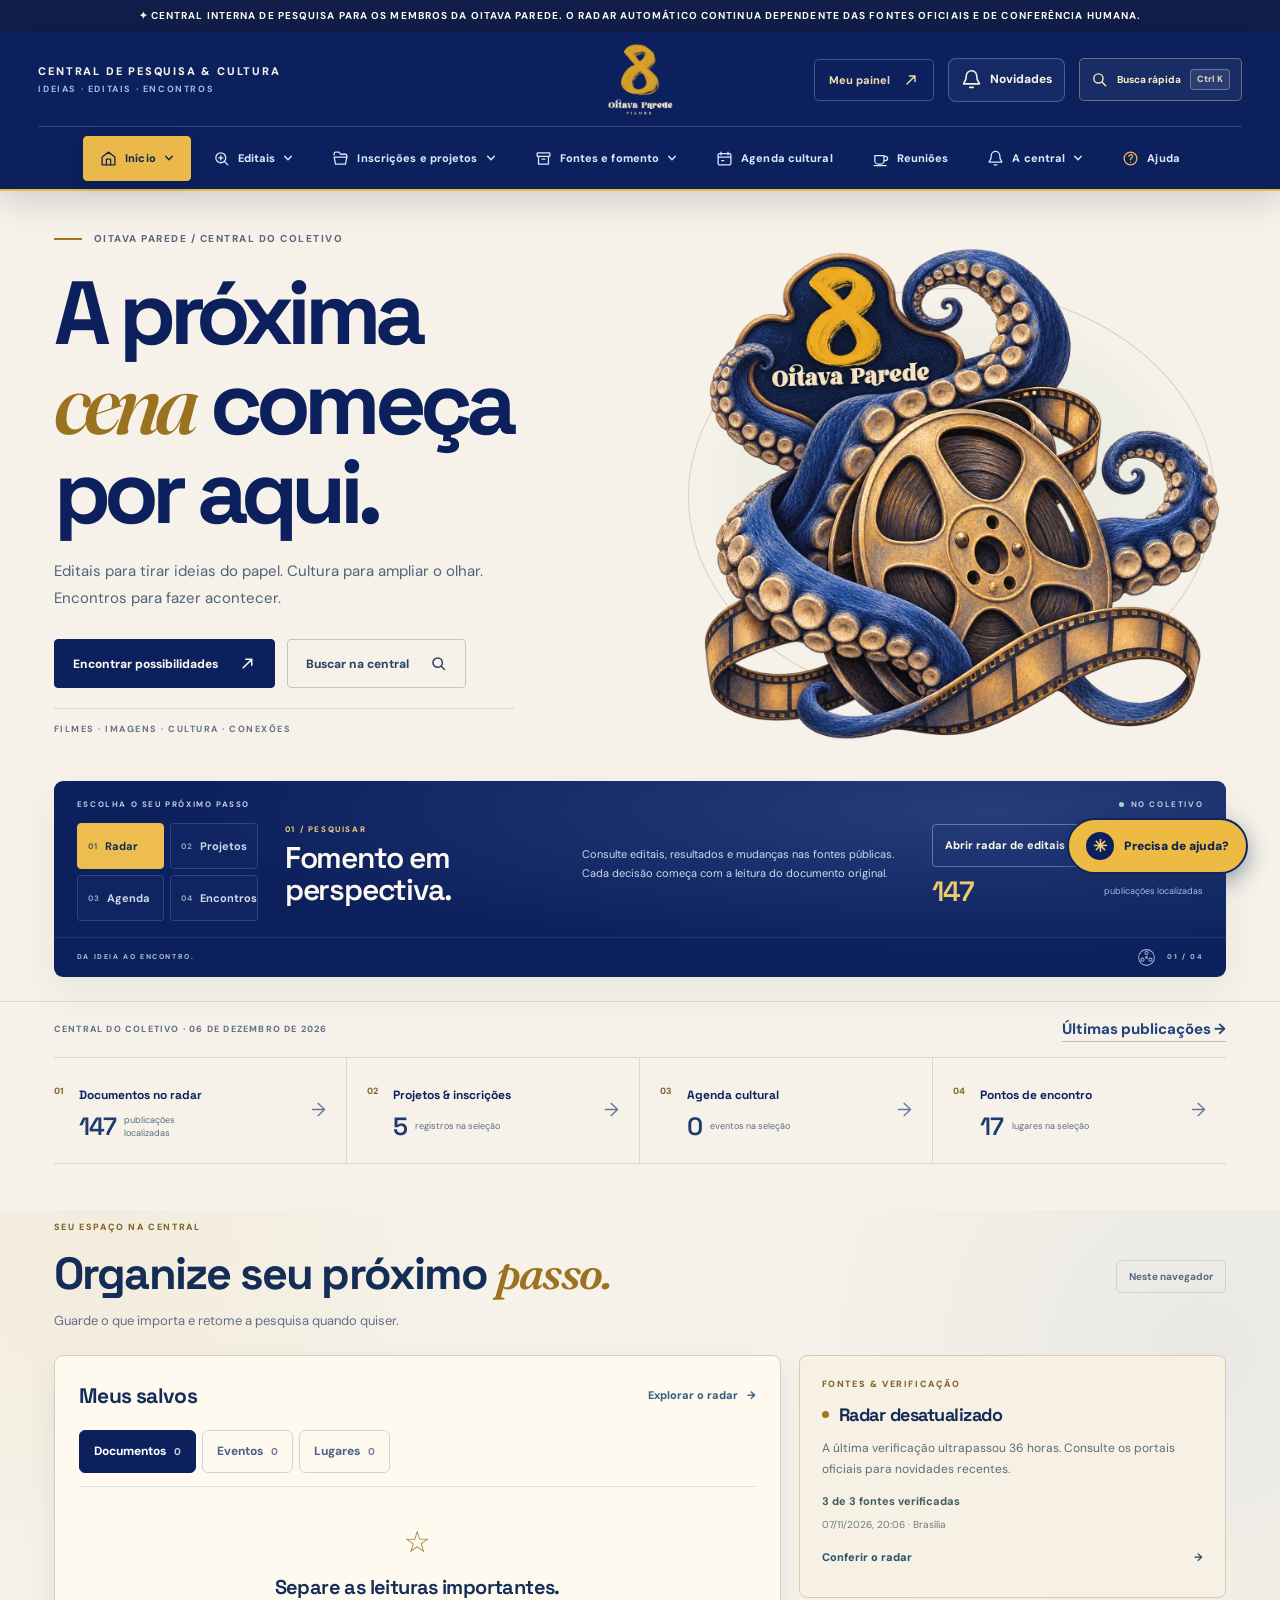
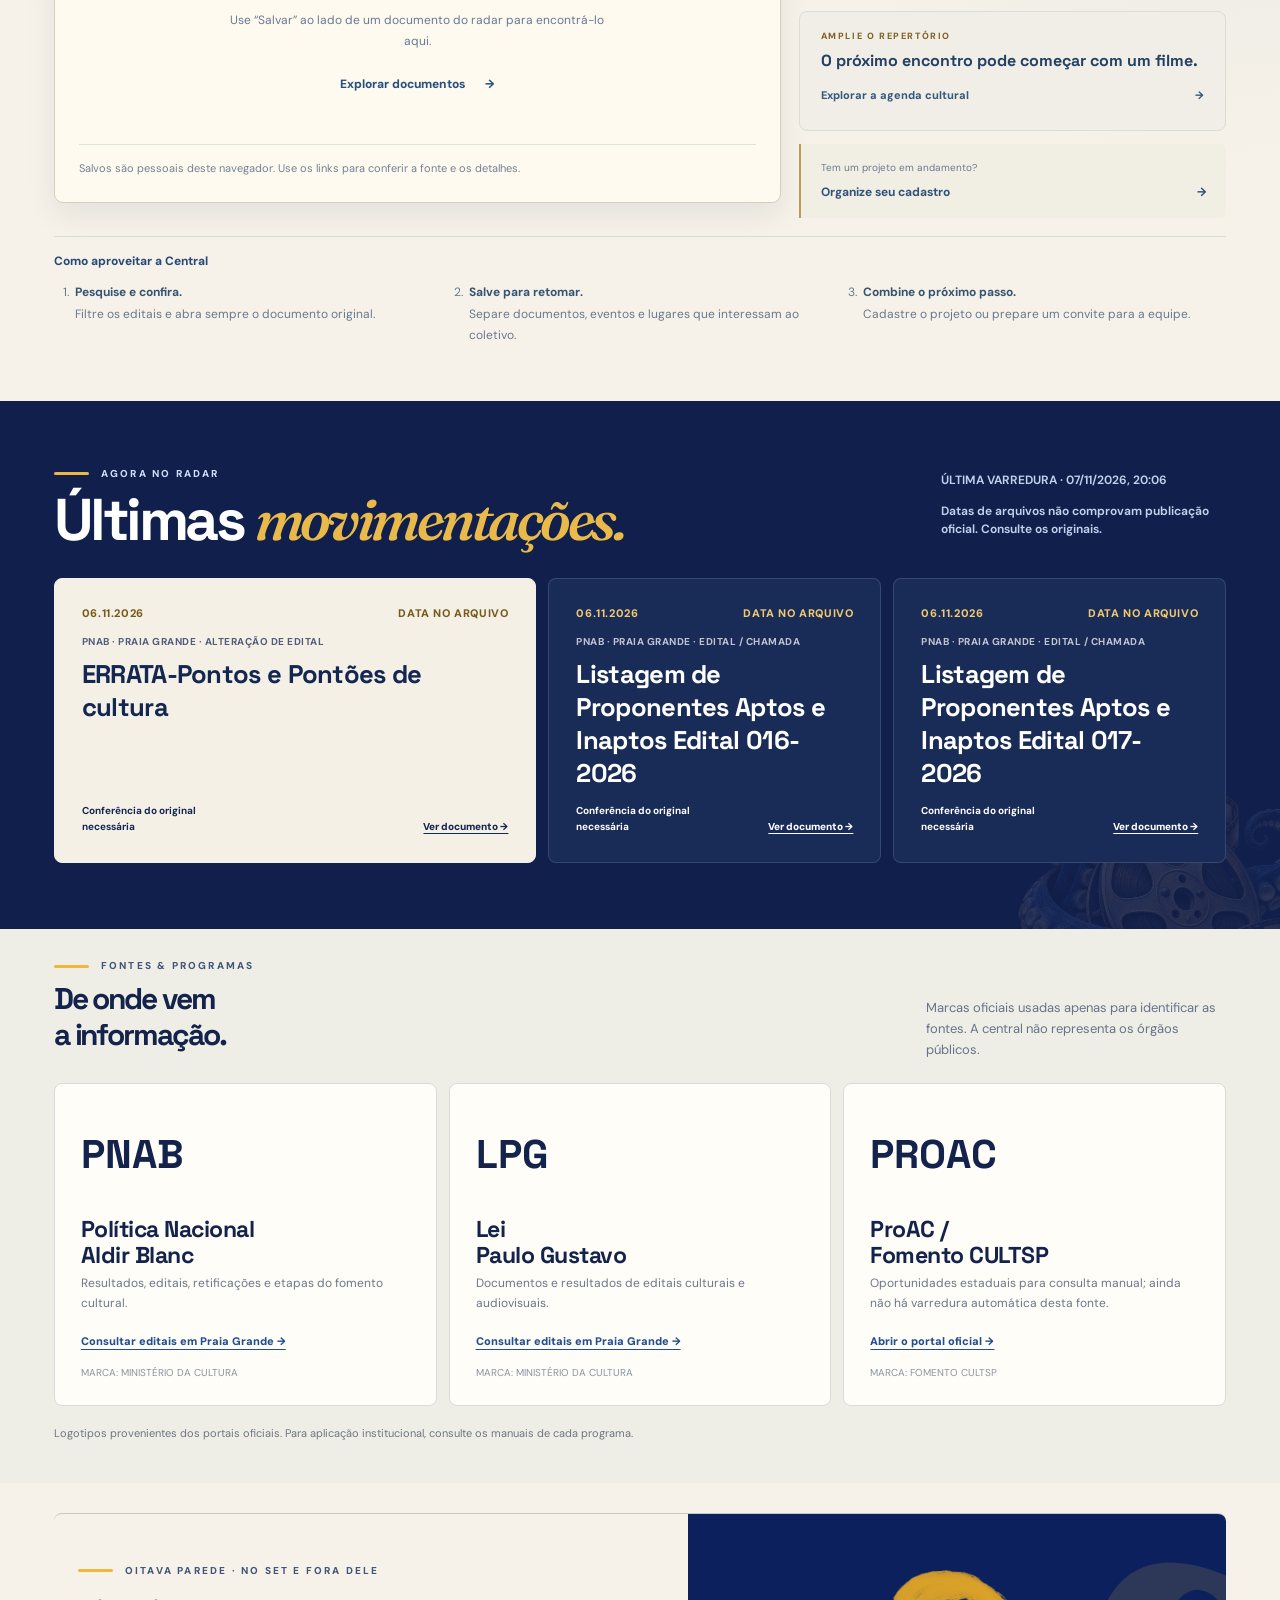
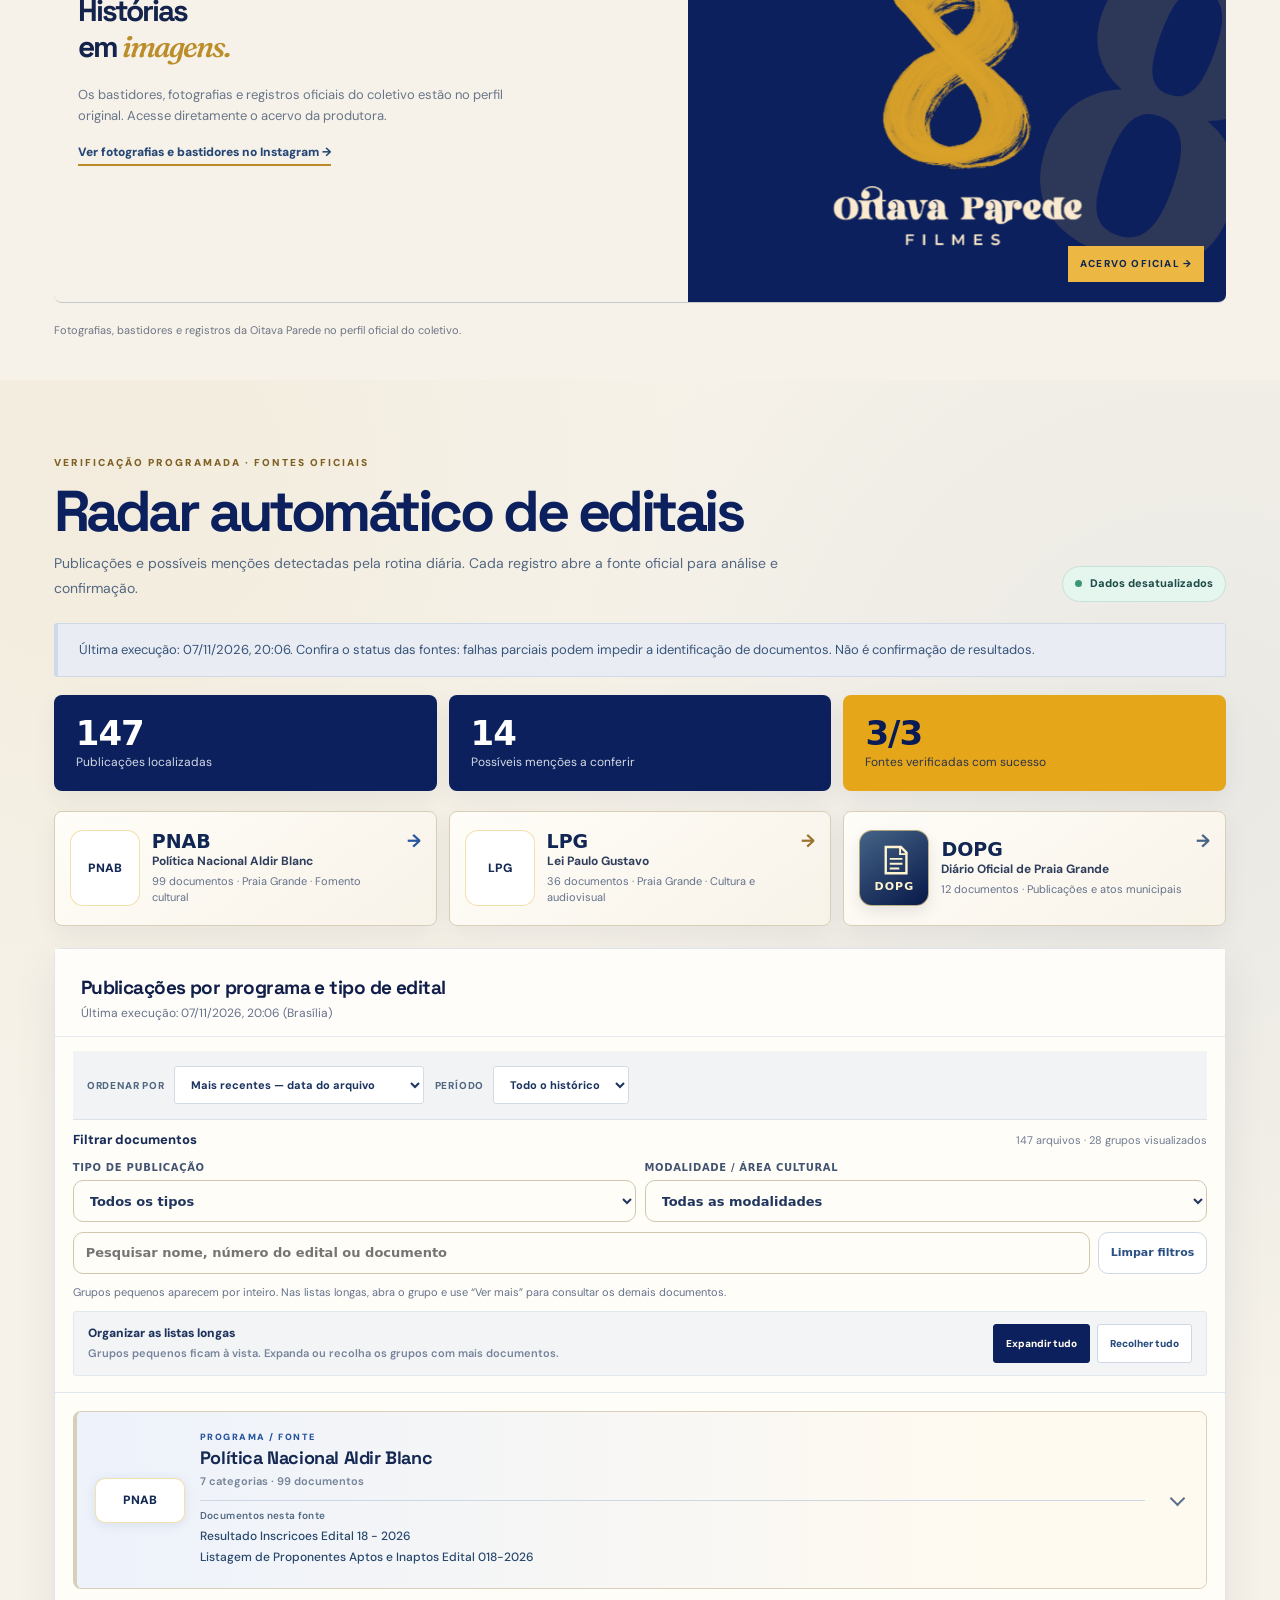
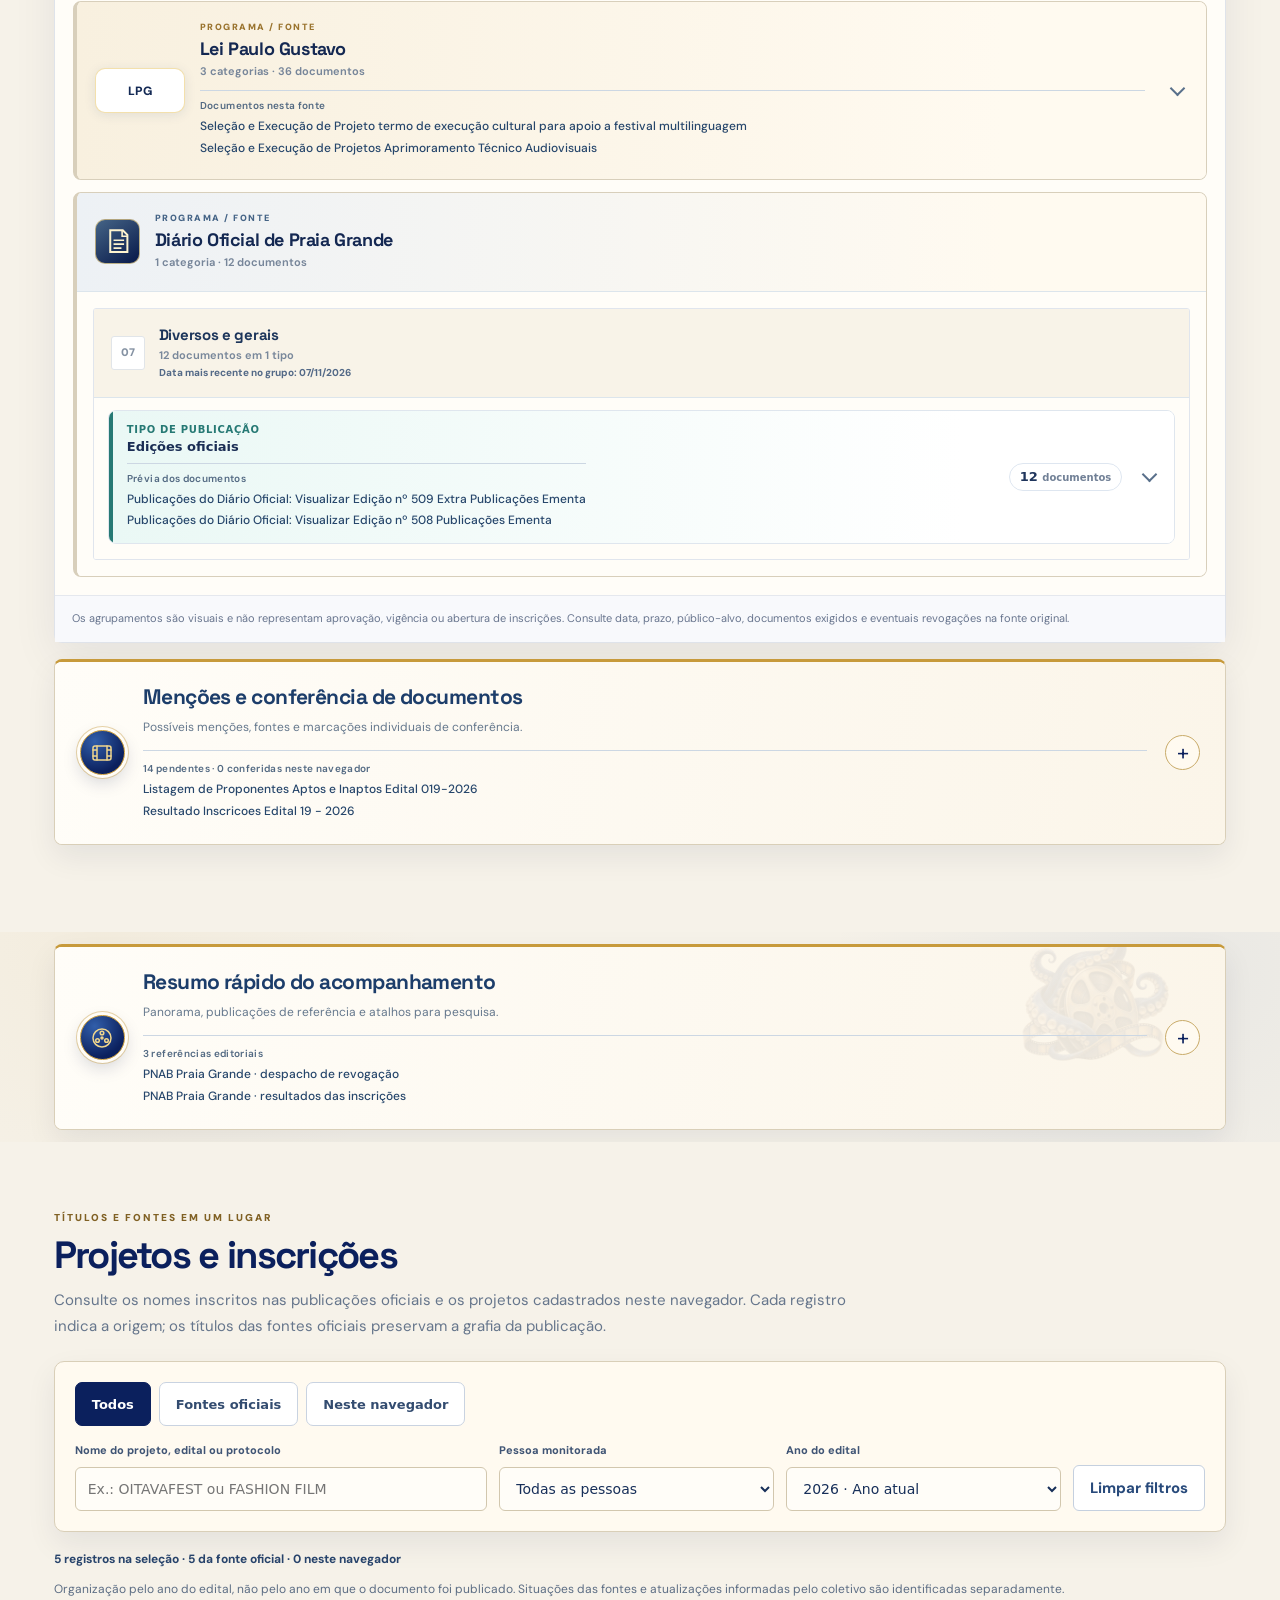
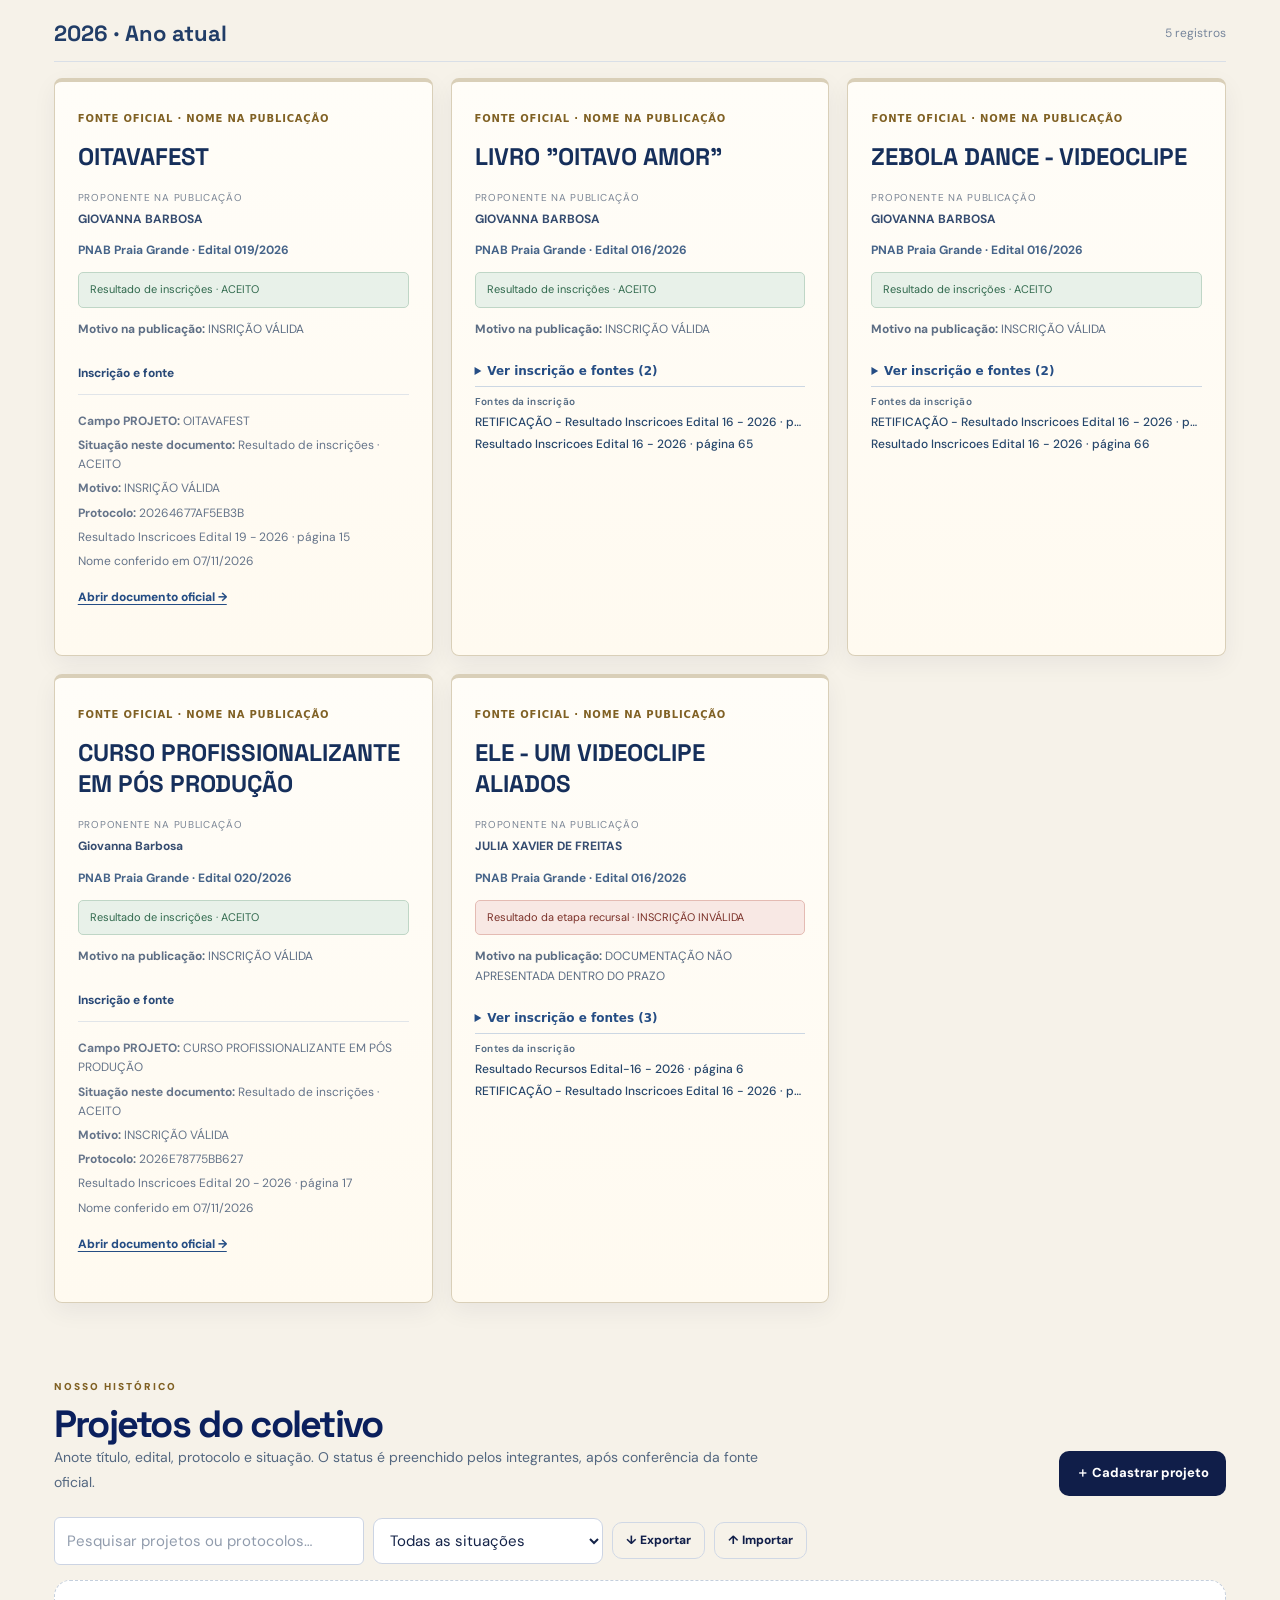
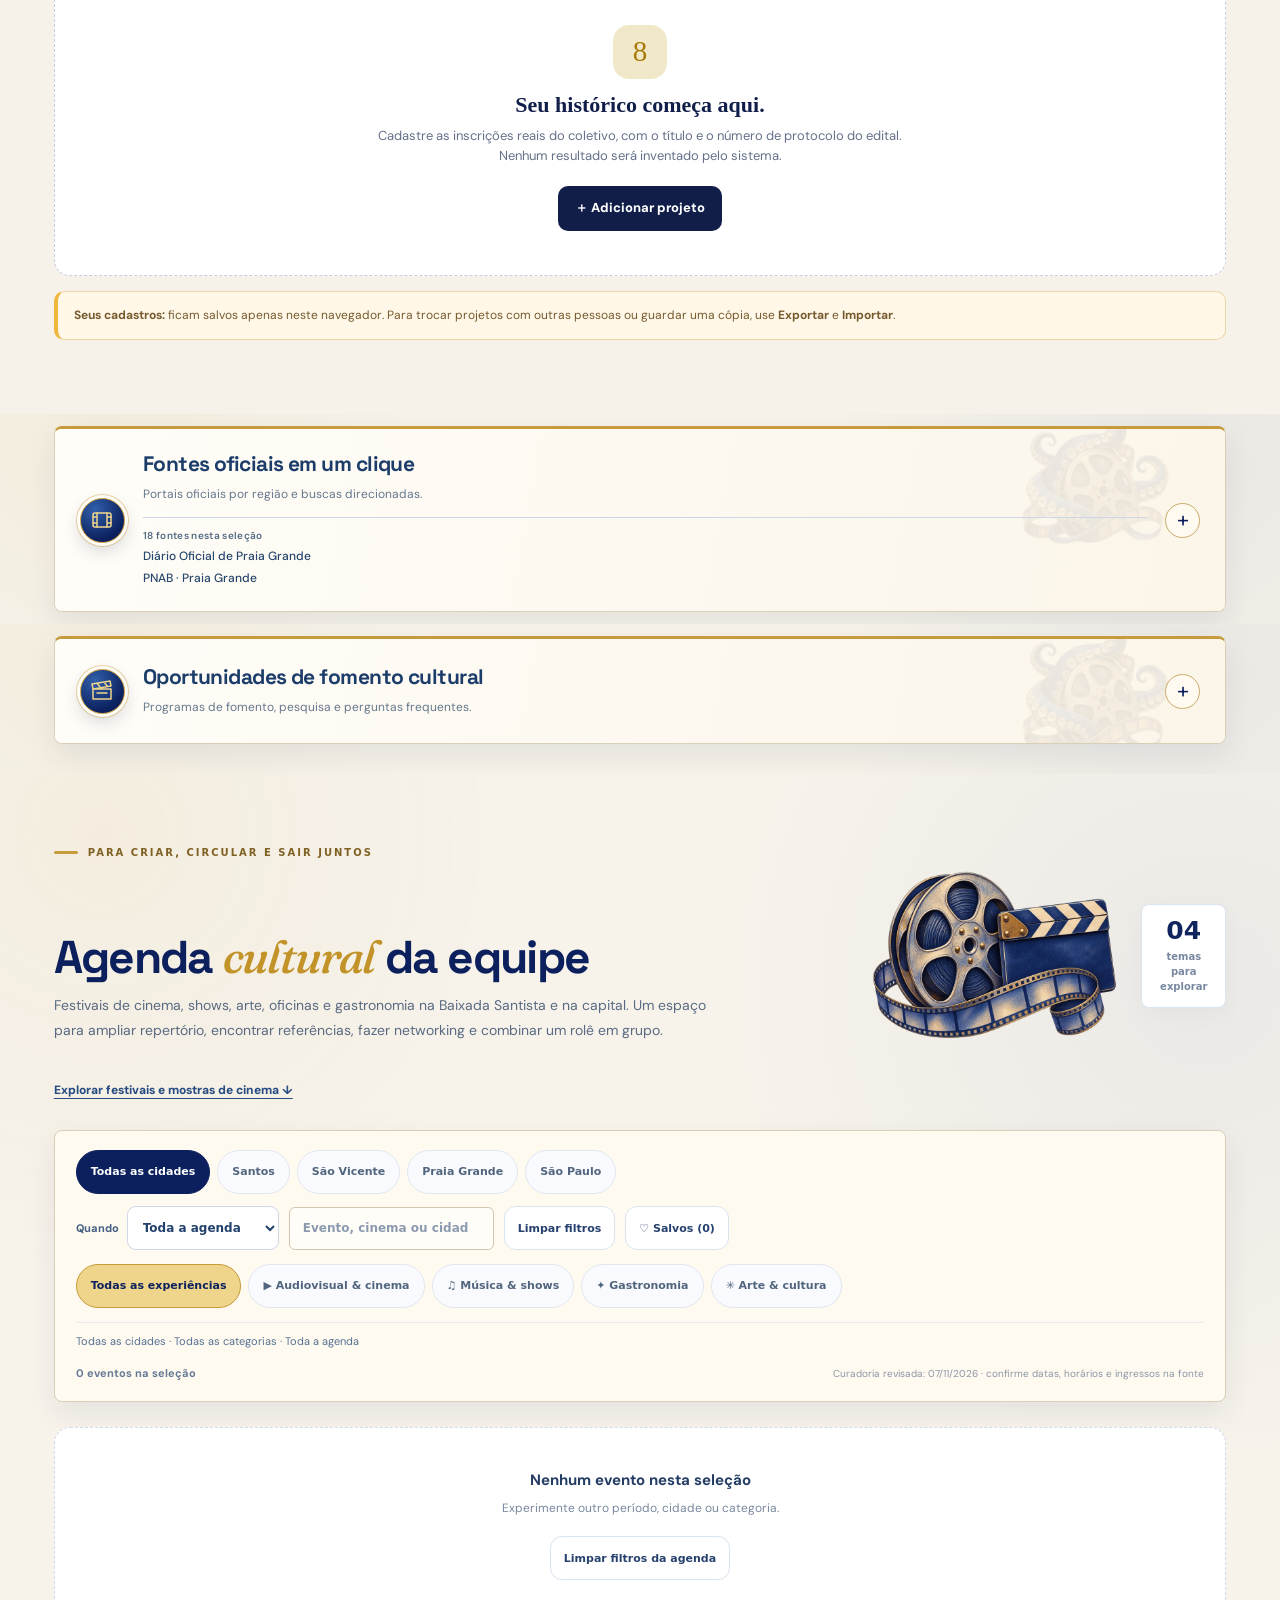
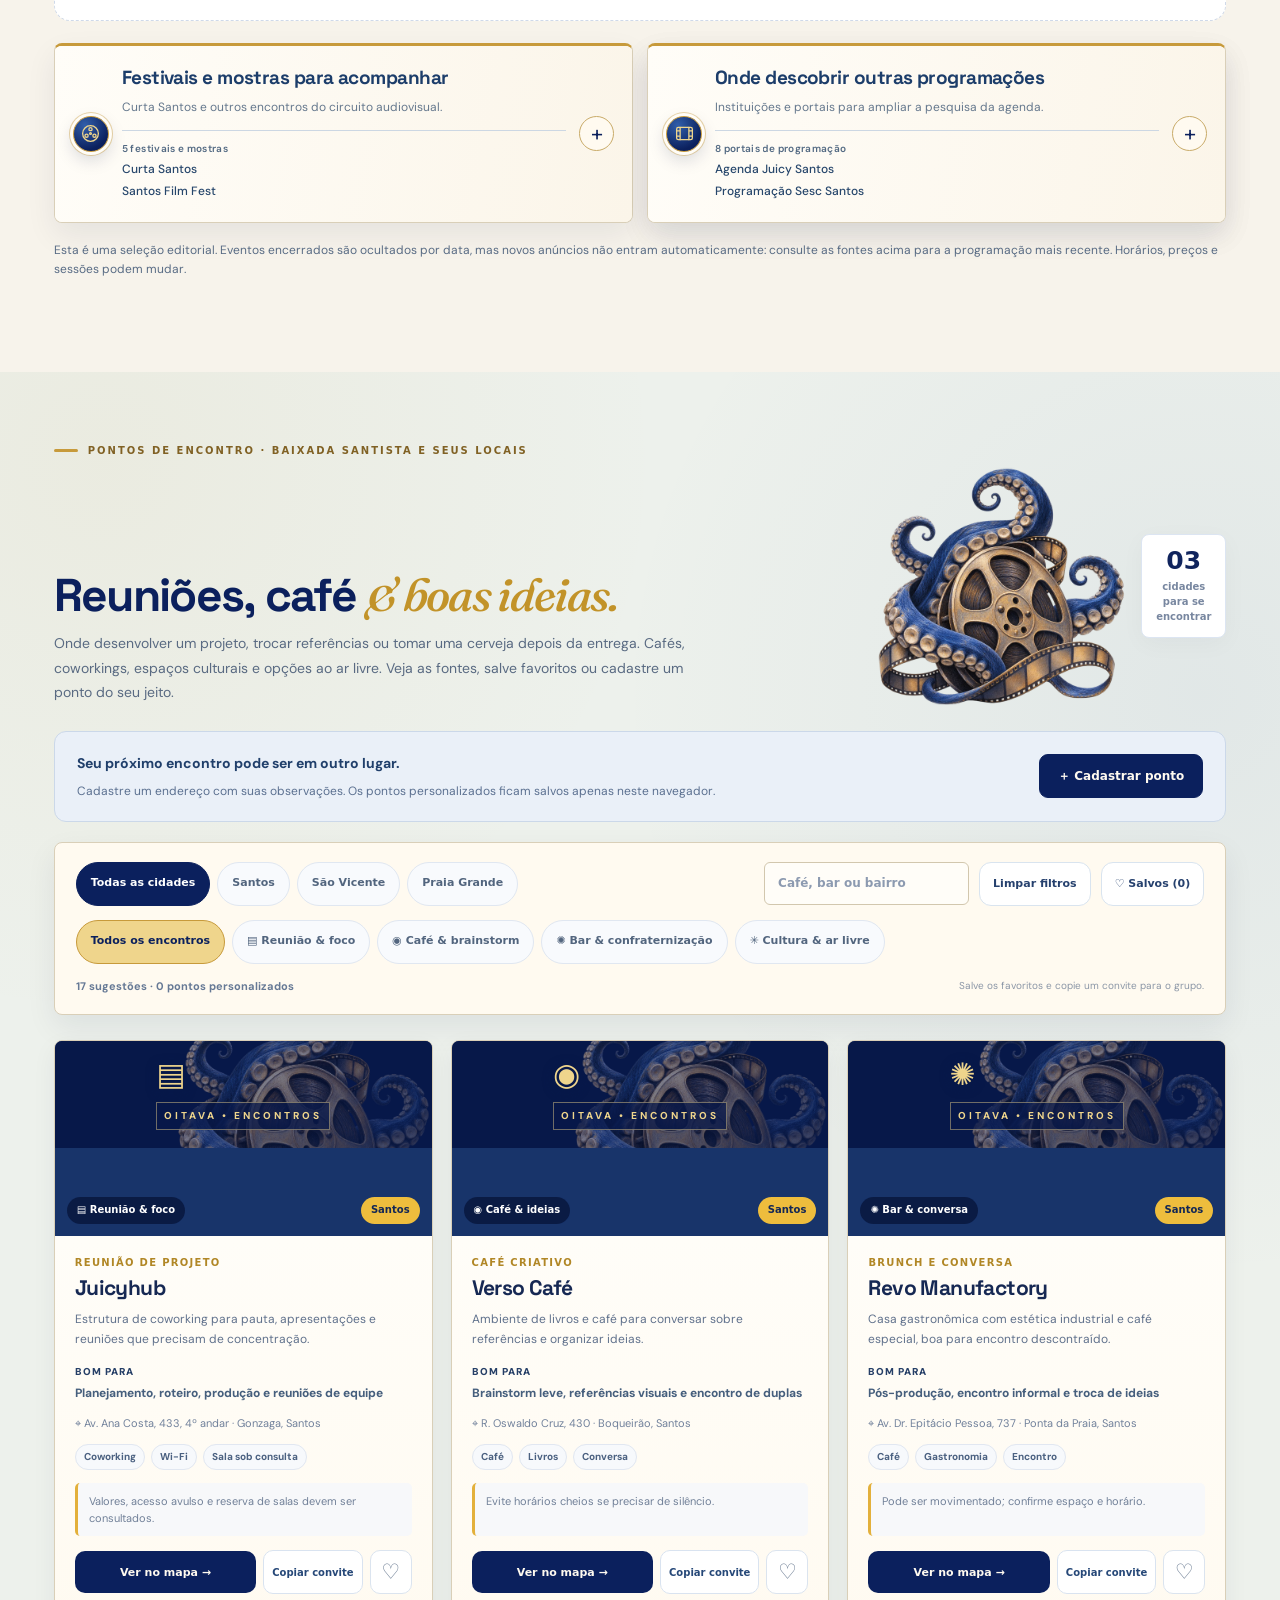
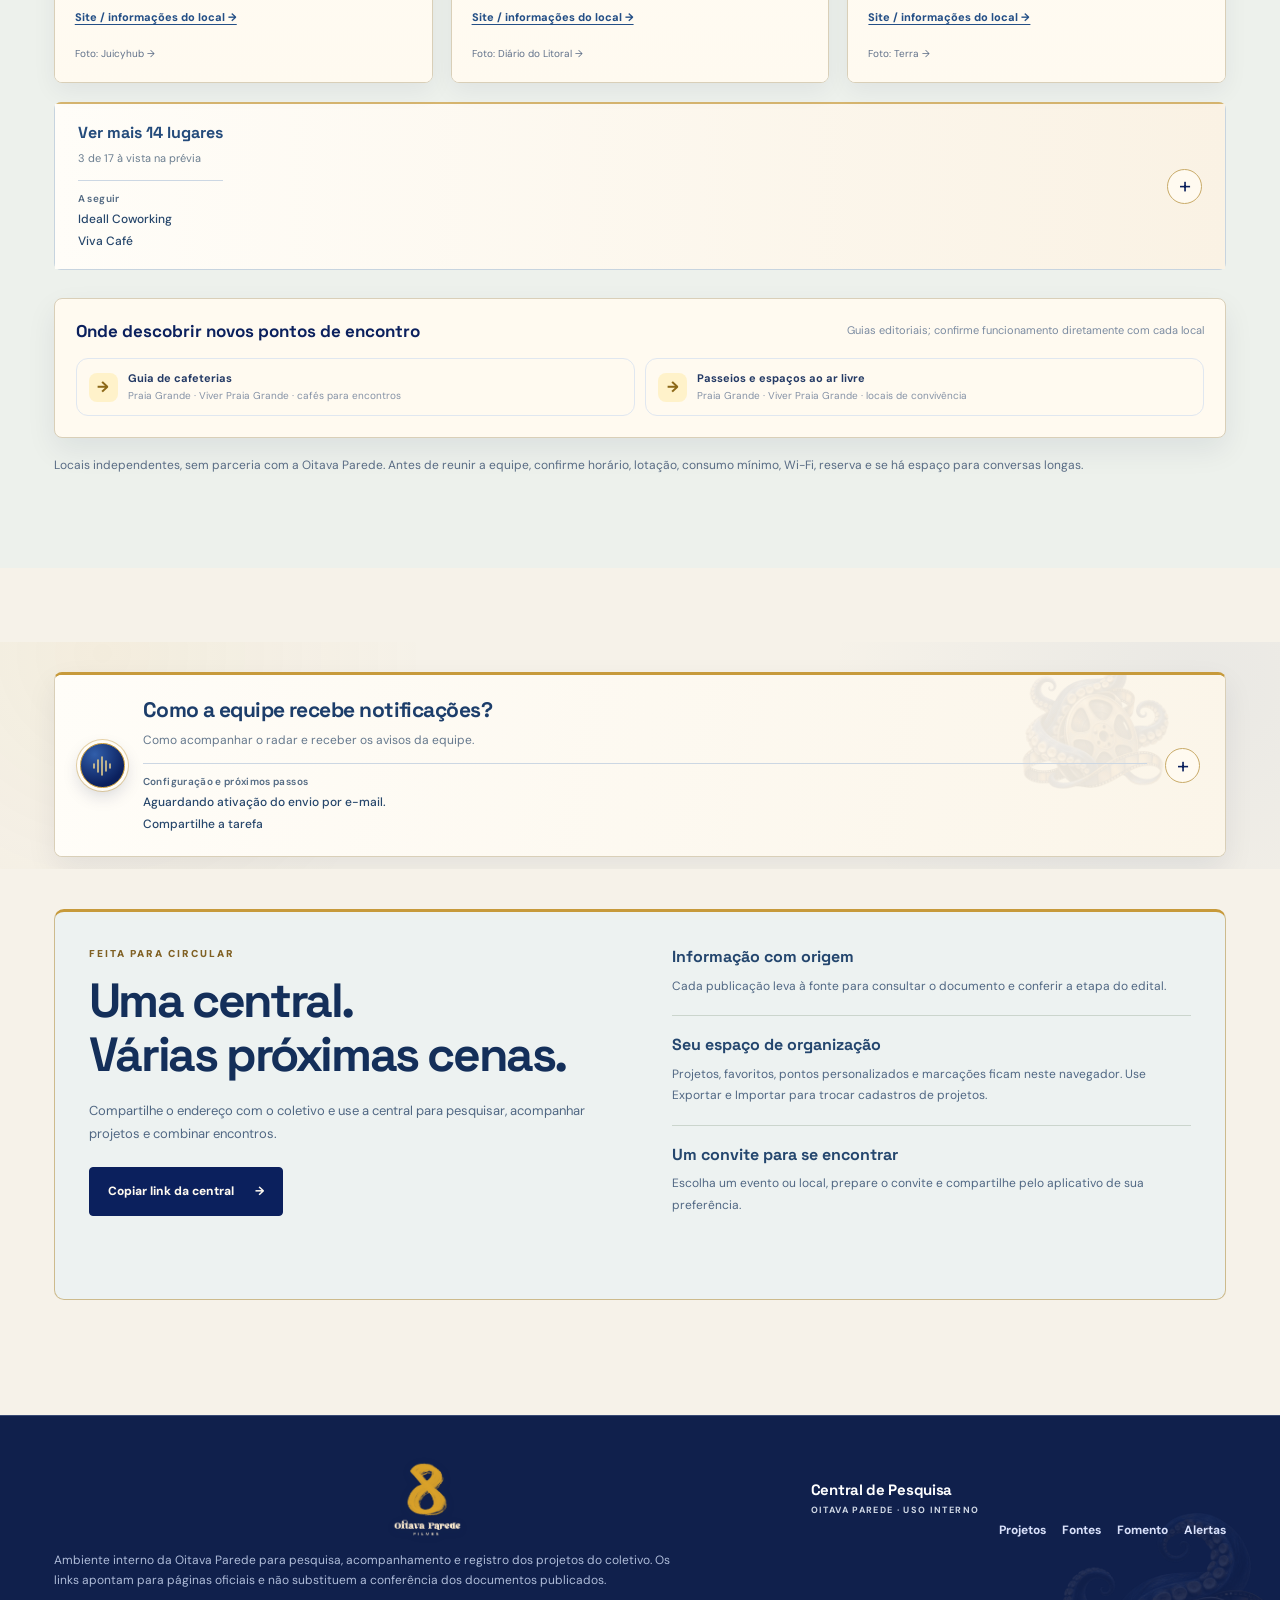
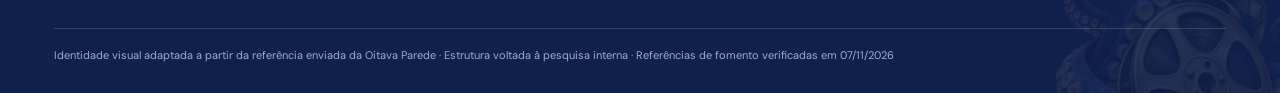
==== commit 65071cb8: "Atualizar versão da agenda no navegador" ====
--- a/docs/index.html
+++ b/docs/index.html
@@ -367,7 +367,7 @@
 renderProjects();renderSources();updateSearch();
 })();
 </script>
-<script src="./assets/agenda-reunioes.js?v=20261104-tentaculos"></script>
+<script src="./assets/agenda-reunioes.js?v=20261107-viverpg"></script>
 <script src="./assets/fomento.js?v=20261107-ampliado" defer></script>
 <script src="./assets/editorial.js?v=20261104-central"></script>
 <script src="./assets/navegacao.js?v=20261104-tentaculos"></script>
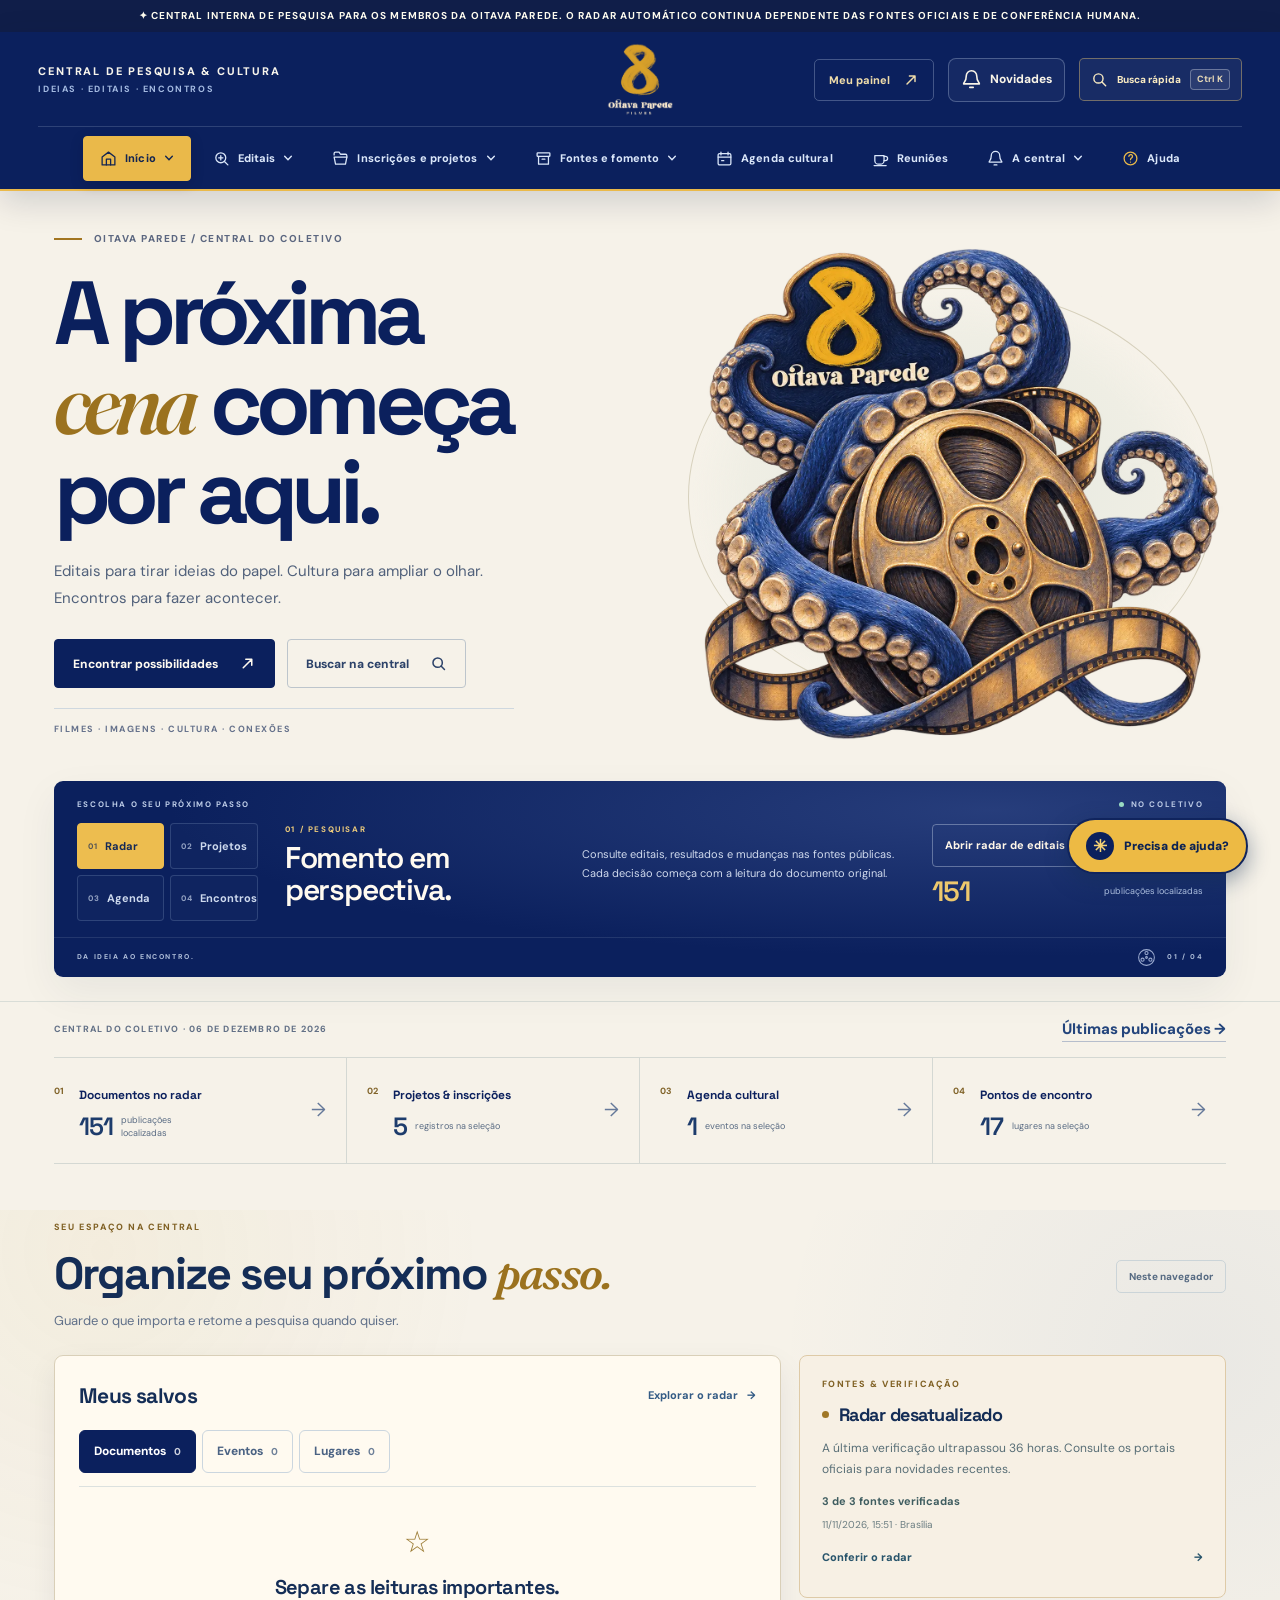
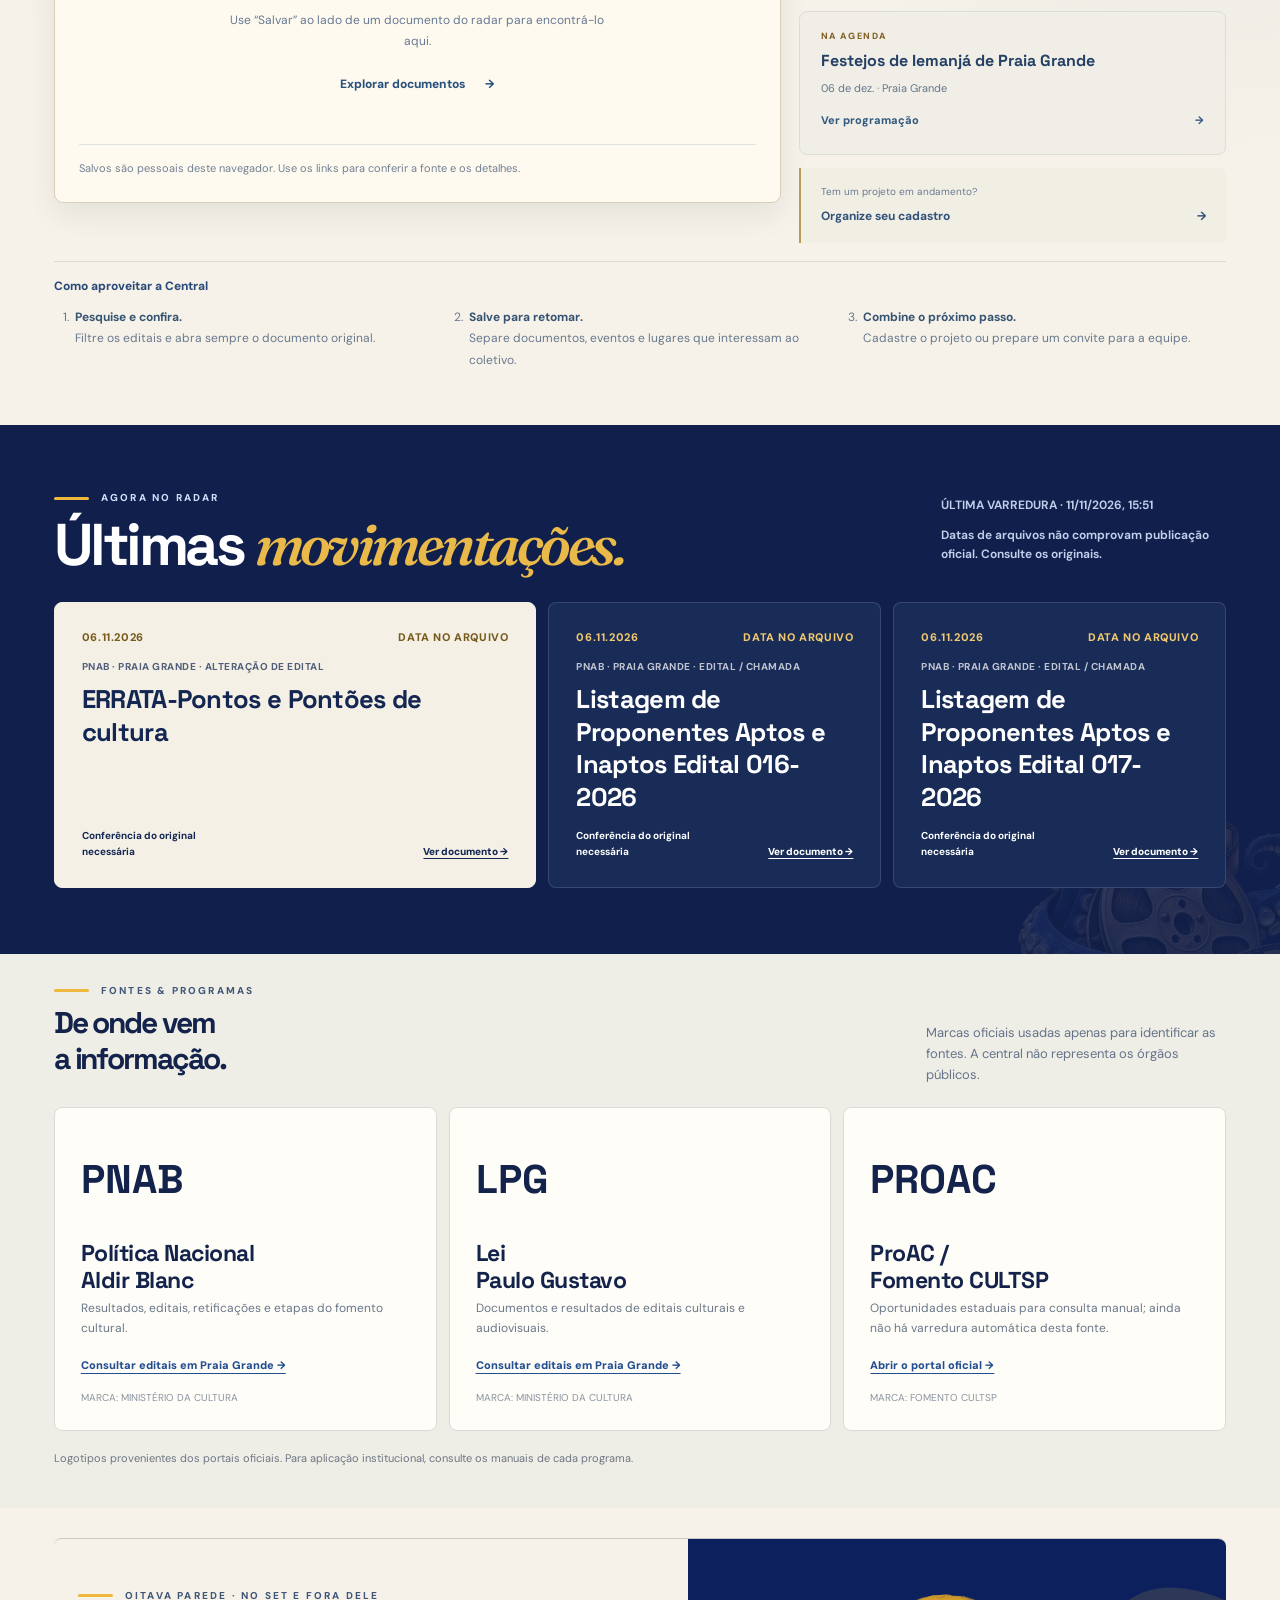
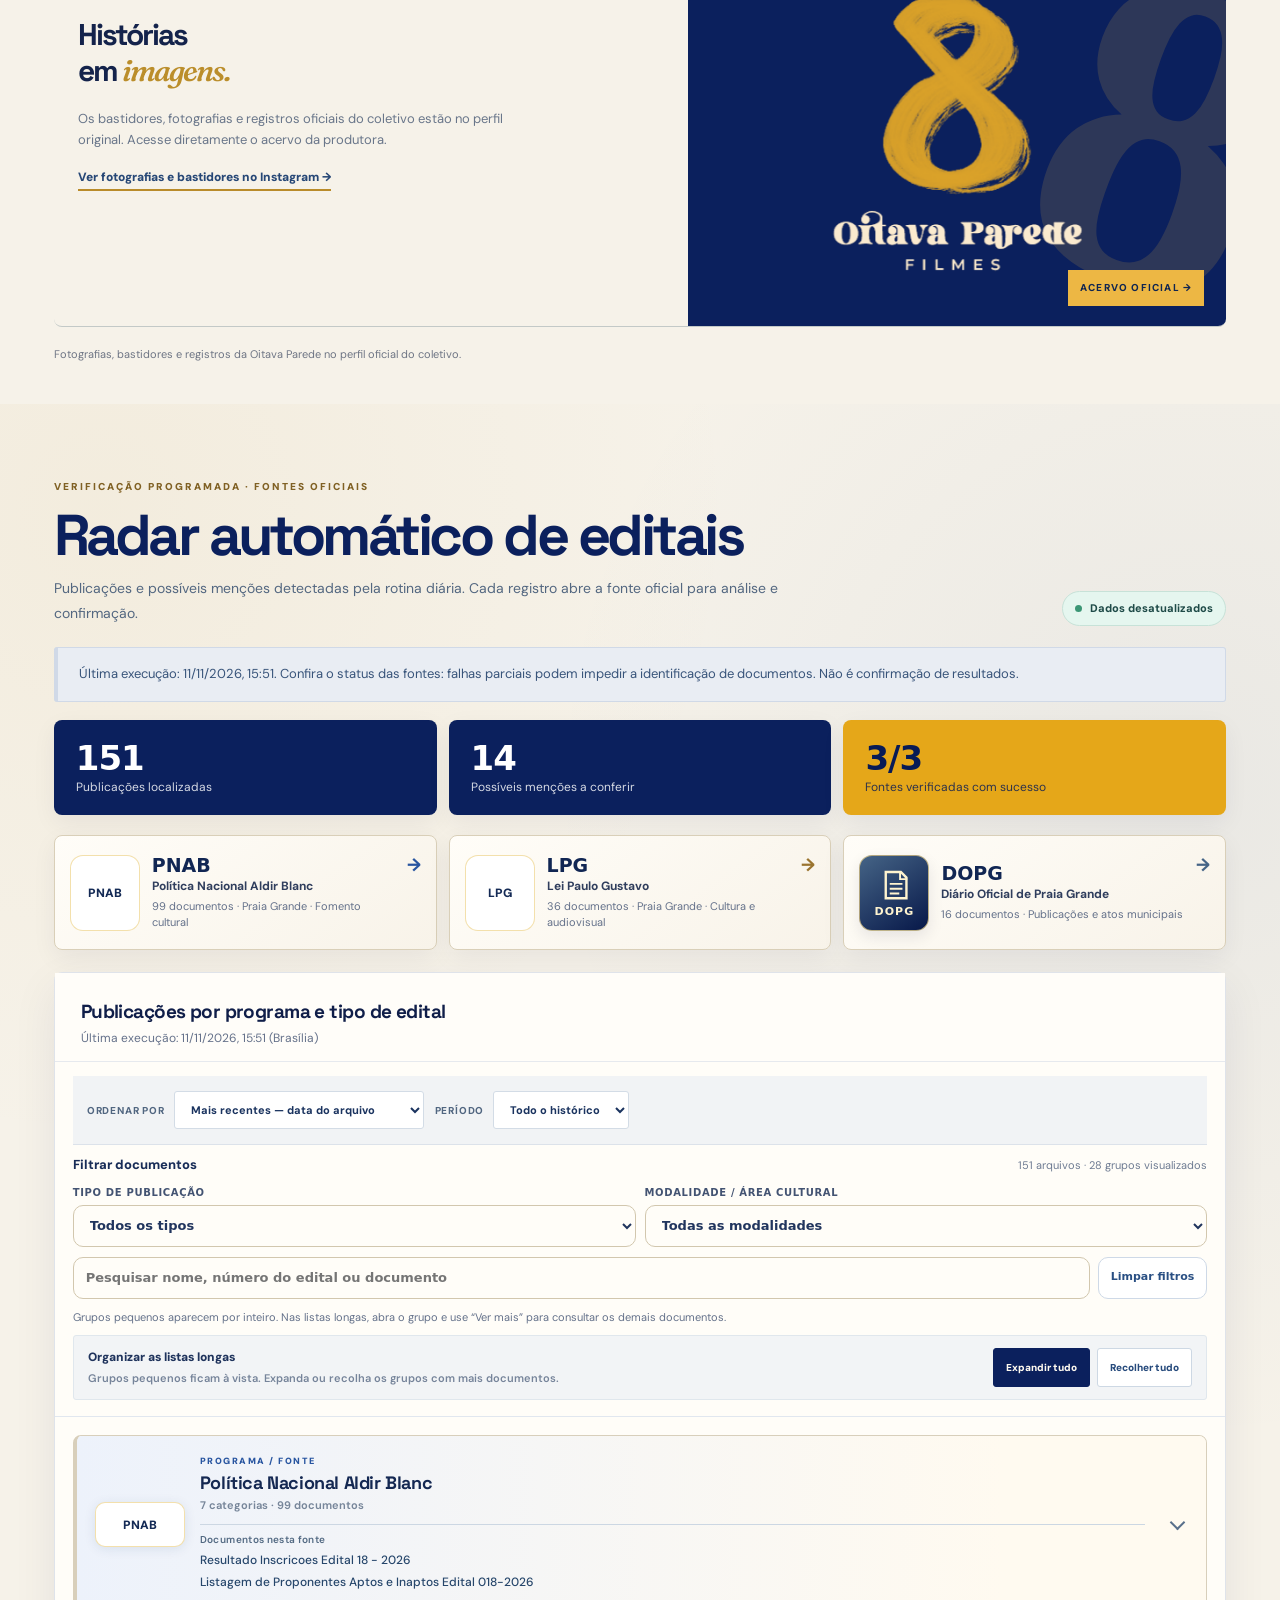
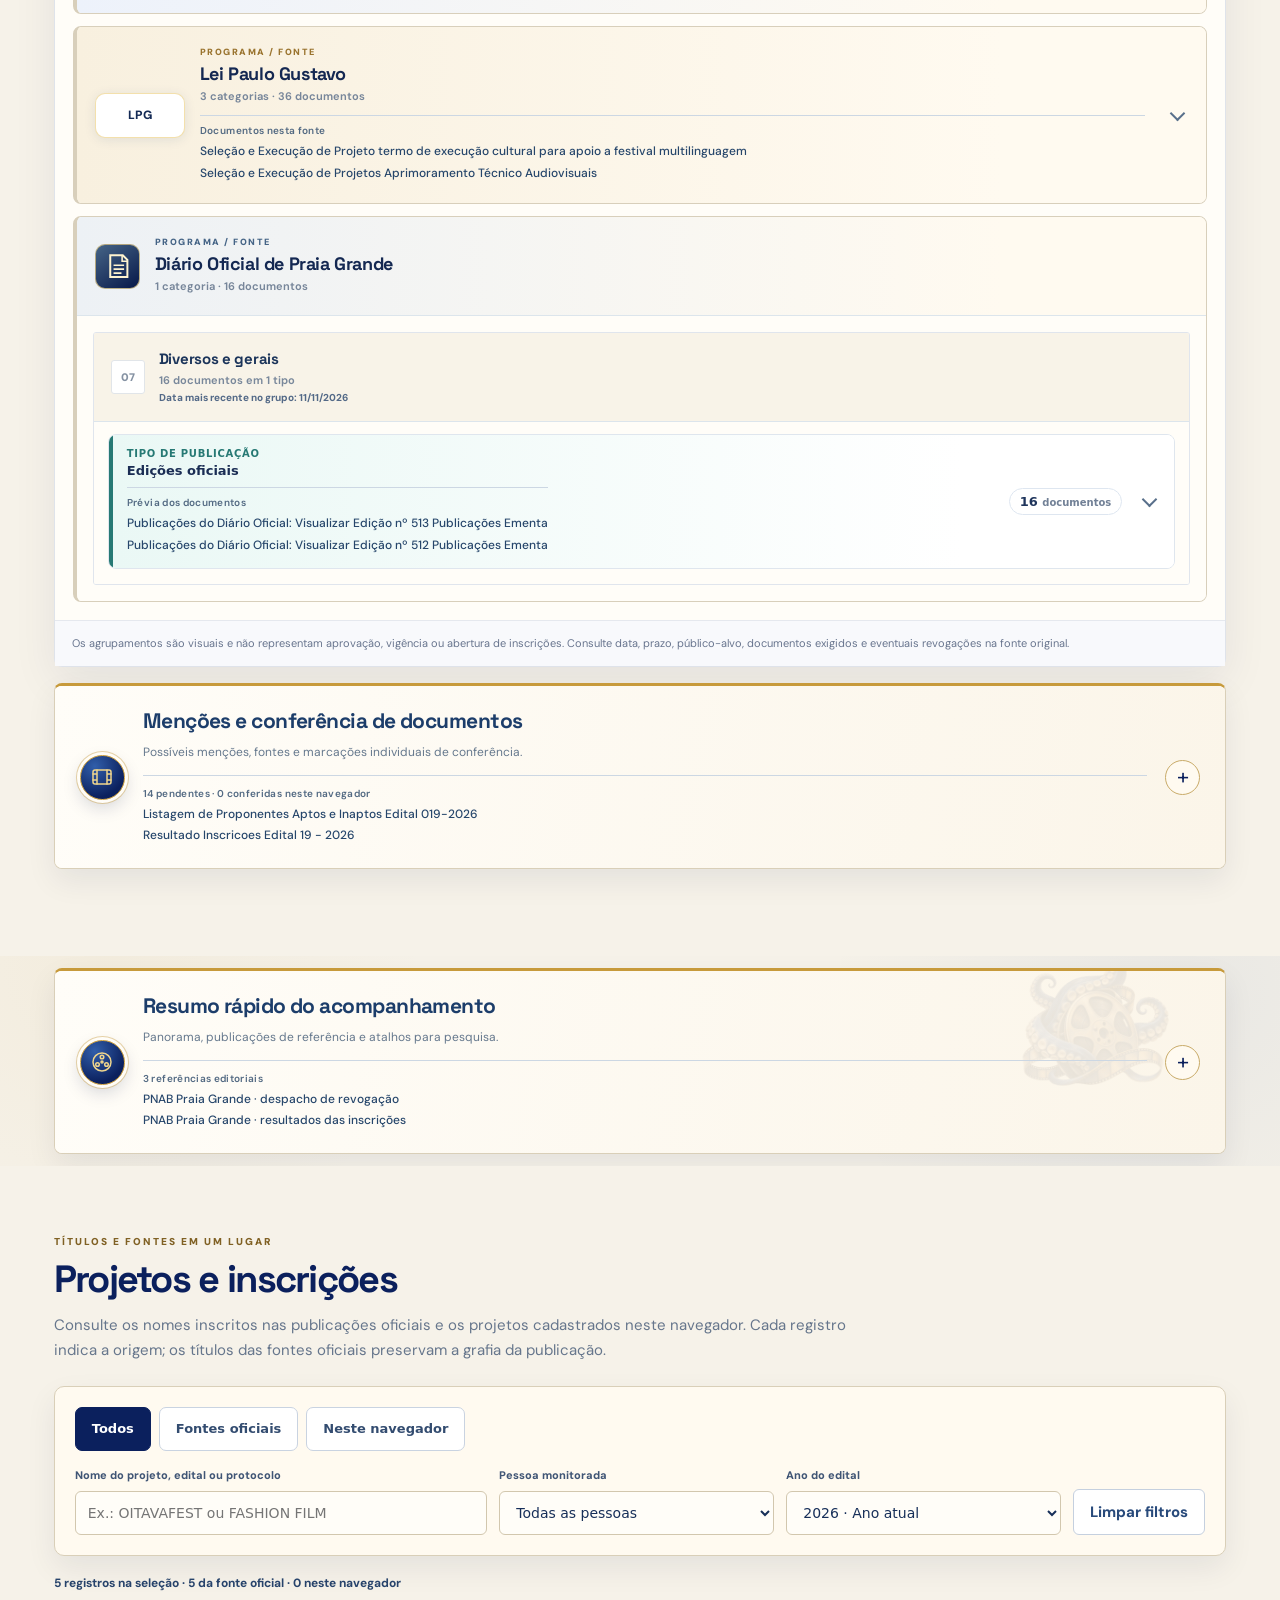
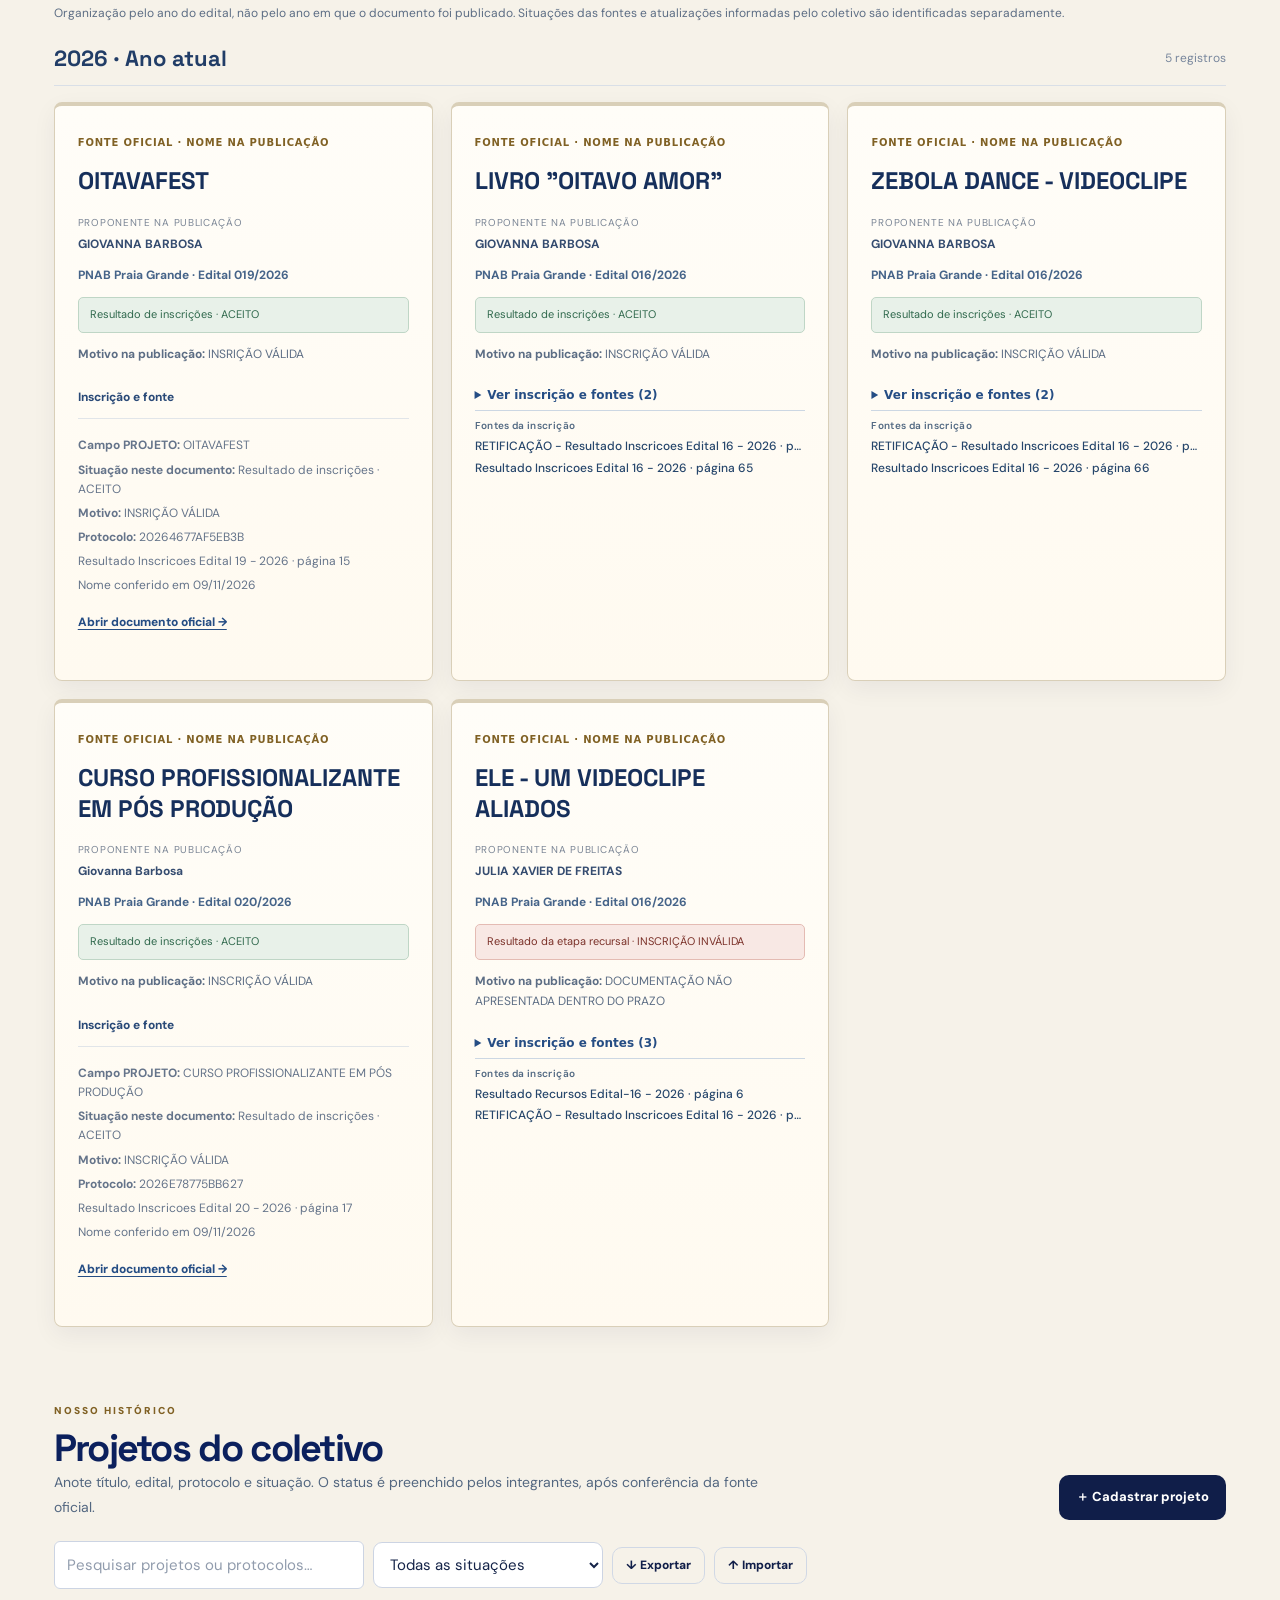
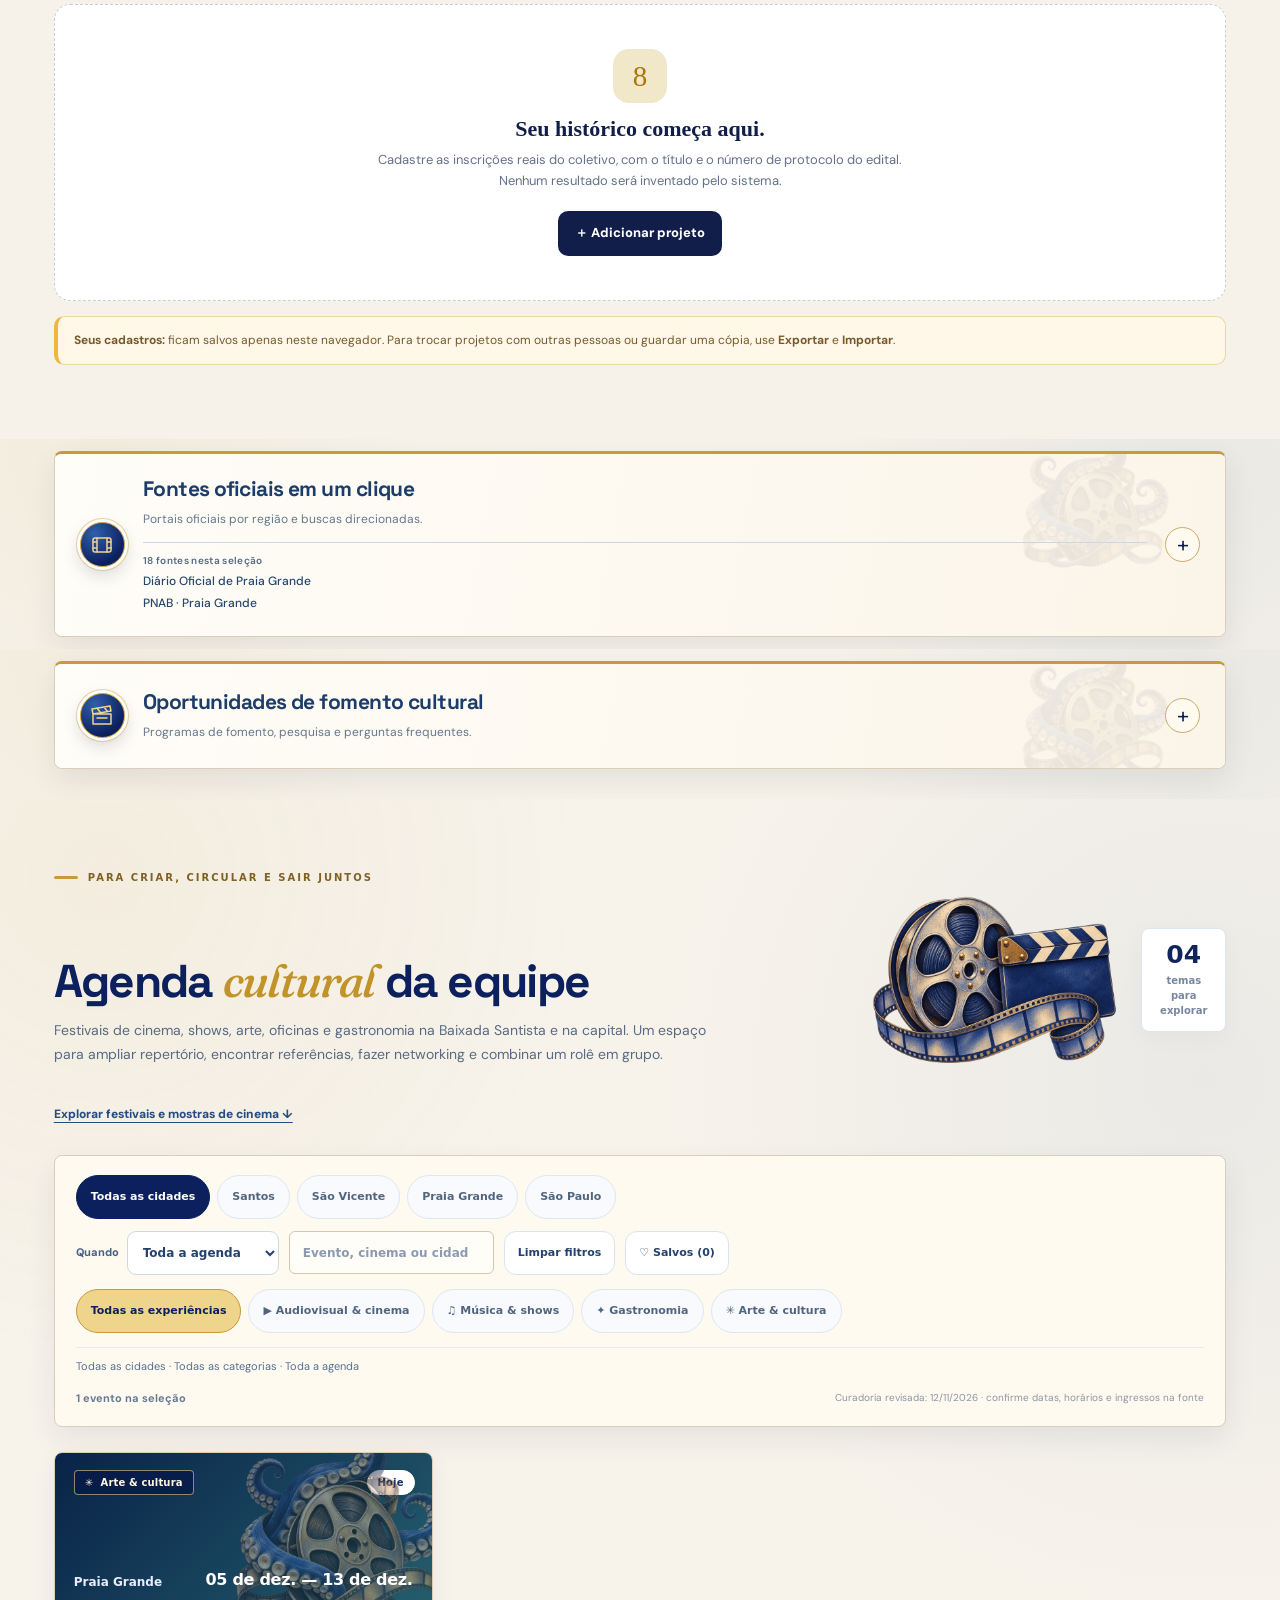
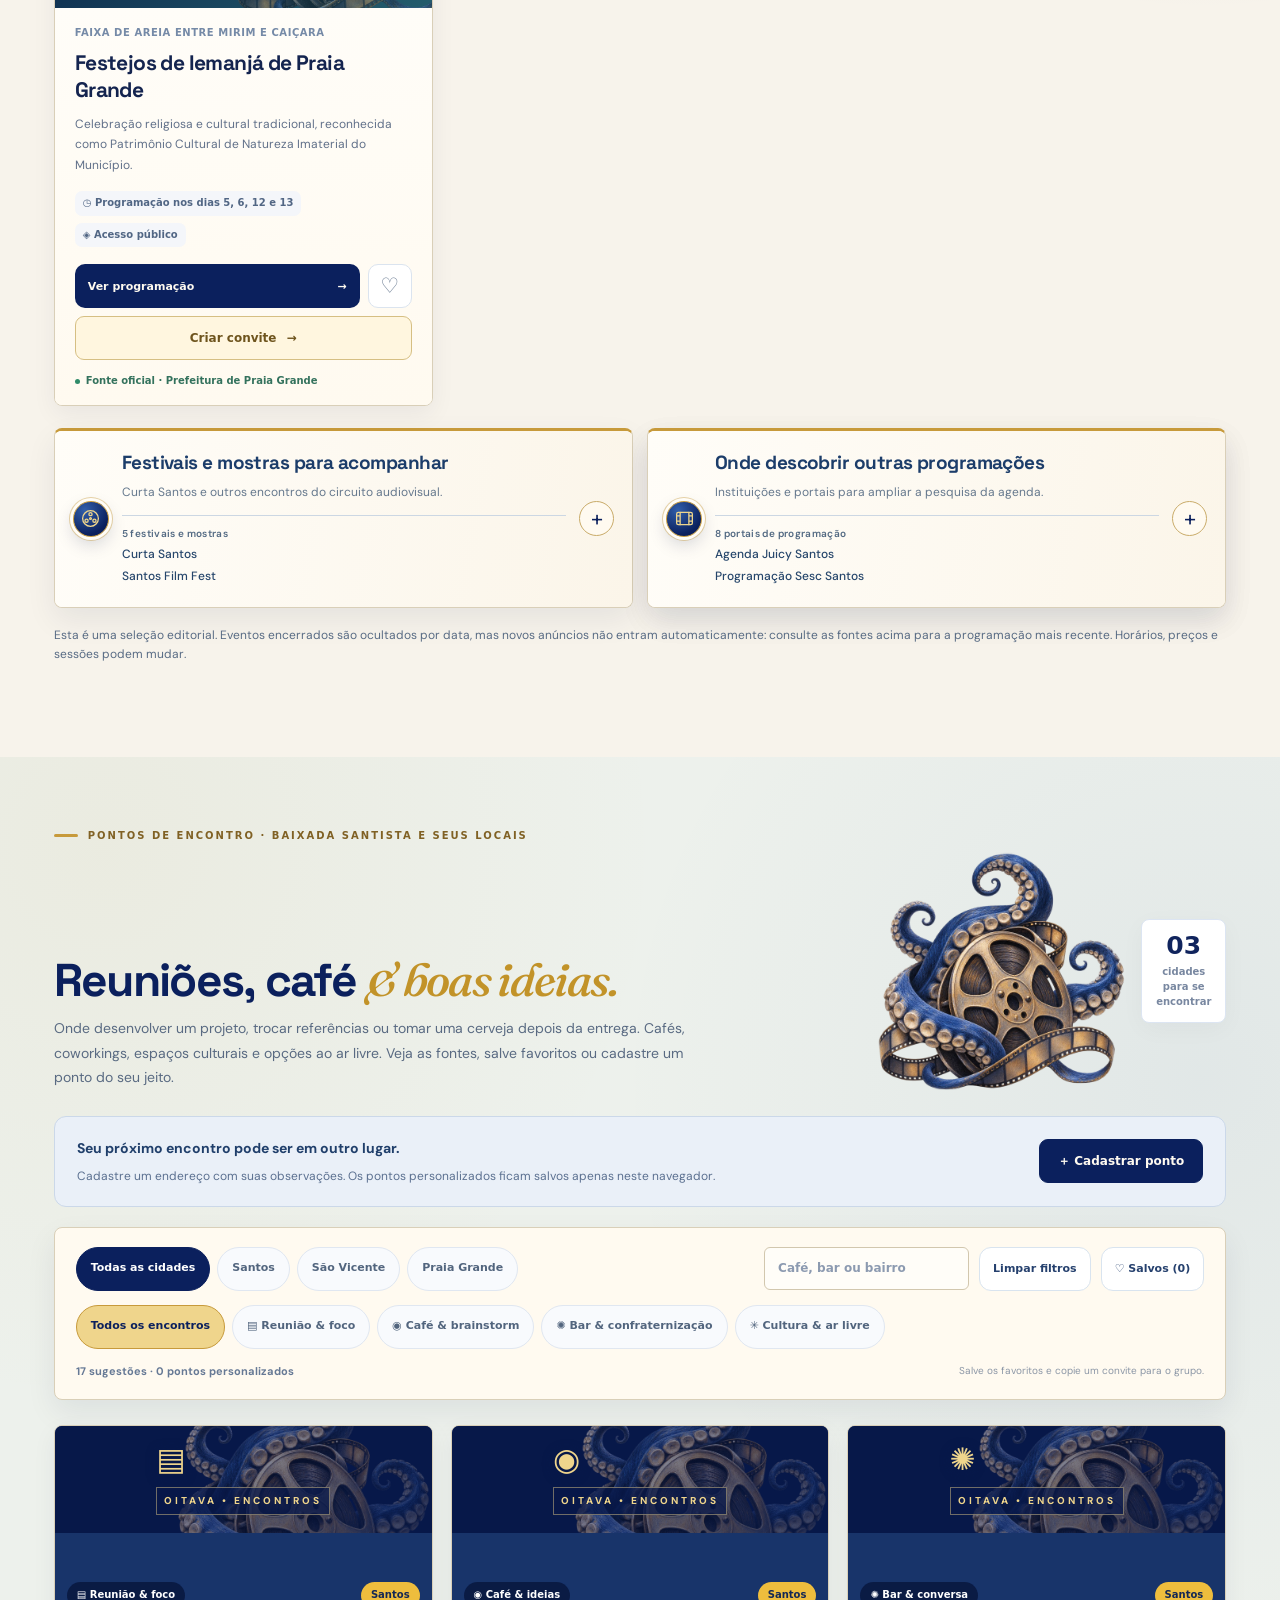
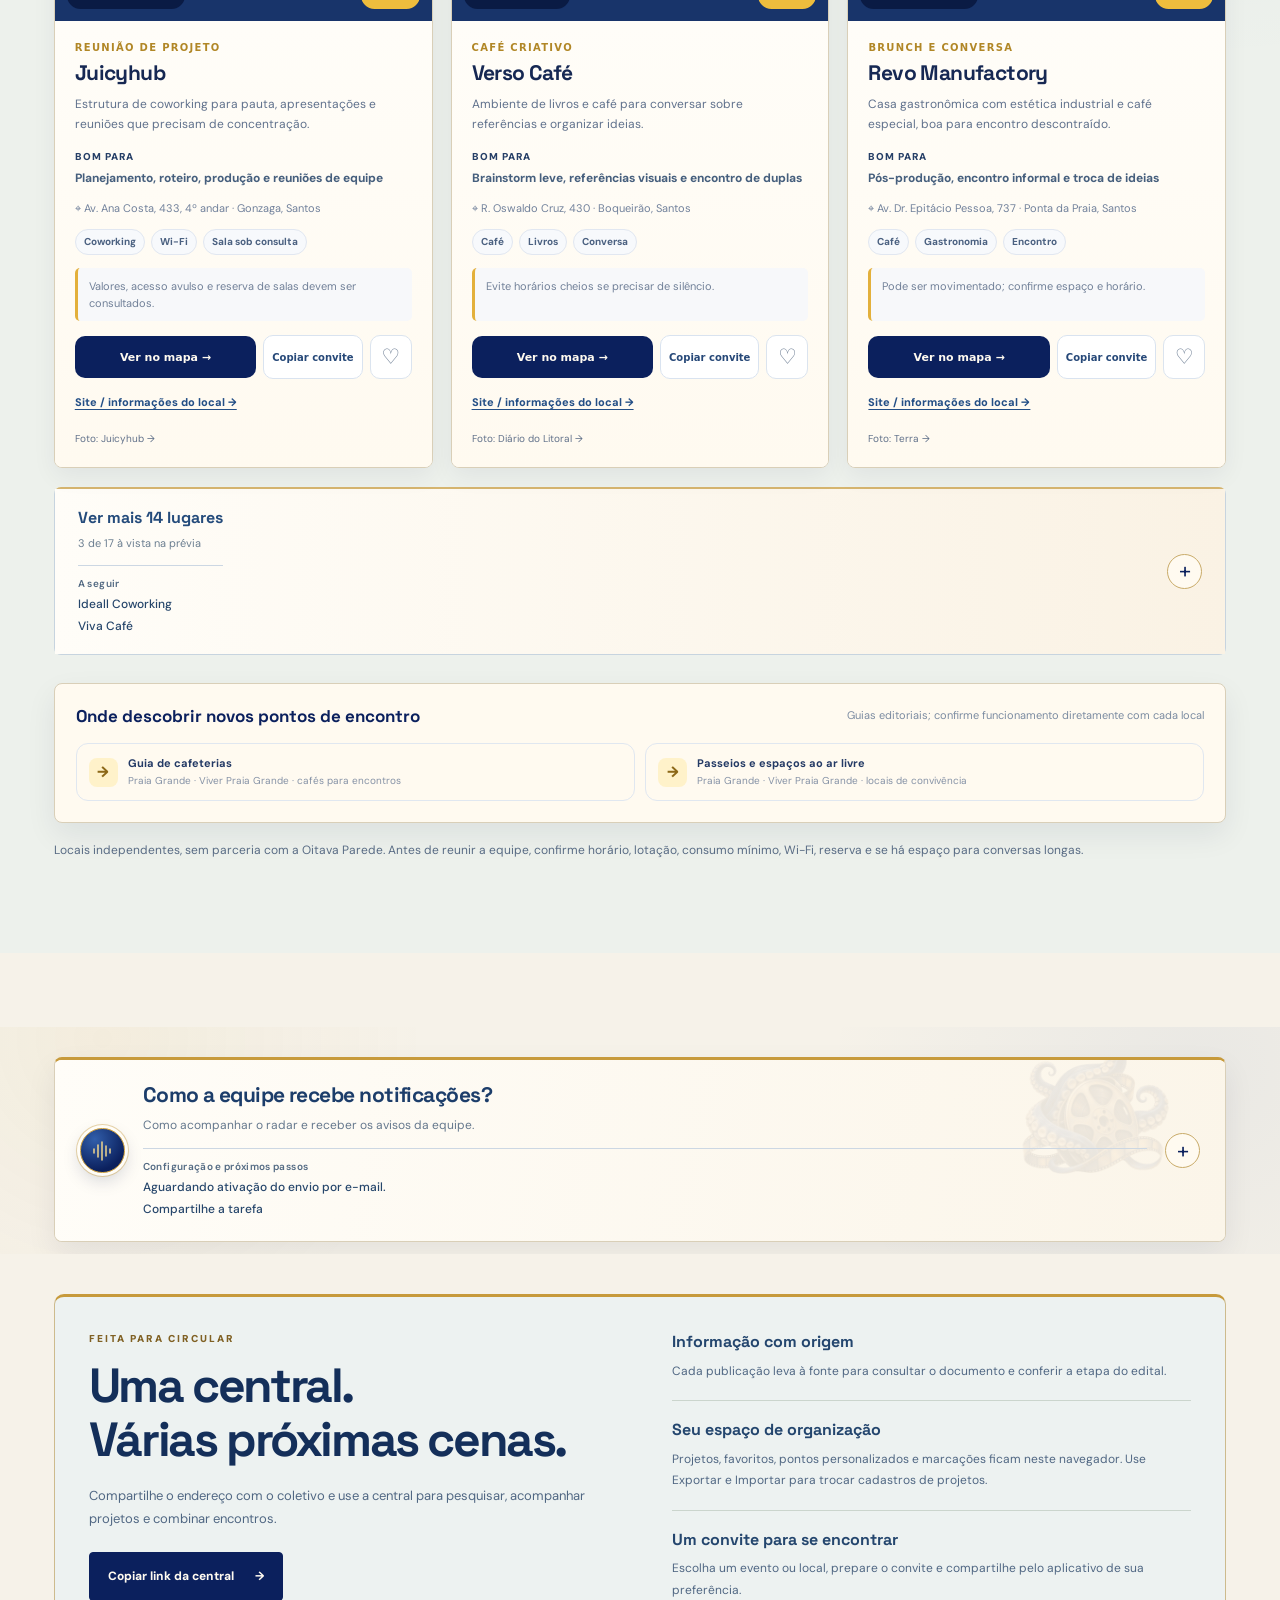
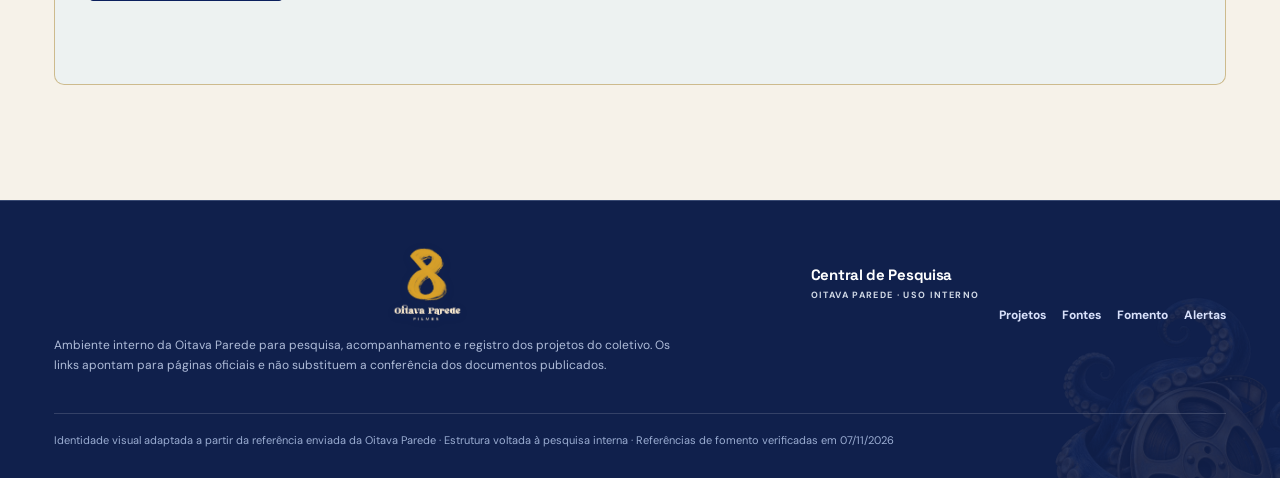
==== commit 0af2ded3: "Atualiza agenda cultural e clareza das fontes" ====
--- a/docs/index.html
+++ b/docs/index.html
@@ -367,7 +367,7 @@
 renderProjects();renderSources();updateSearch();
 })();
 </script>
-<script src="./assets/agenda-reunioes.js?v=20261107-viverpg"></script>
+<script src="./assets/agenda-reunioes.js?v=20261112-agenda"></script>
 <script src="./assets/fomento.js?v=20261107-ampliado" defer></script>
 <script src="./assets/editorial.js?v=20261104-central"></script>
 <script src="./assets/navegacao.js?v=20261104-tentaculos"></script>
